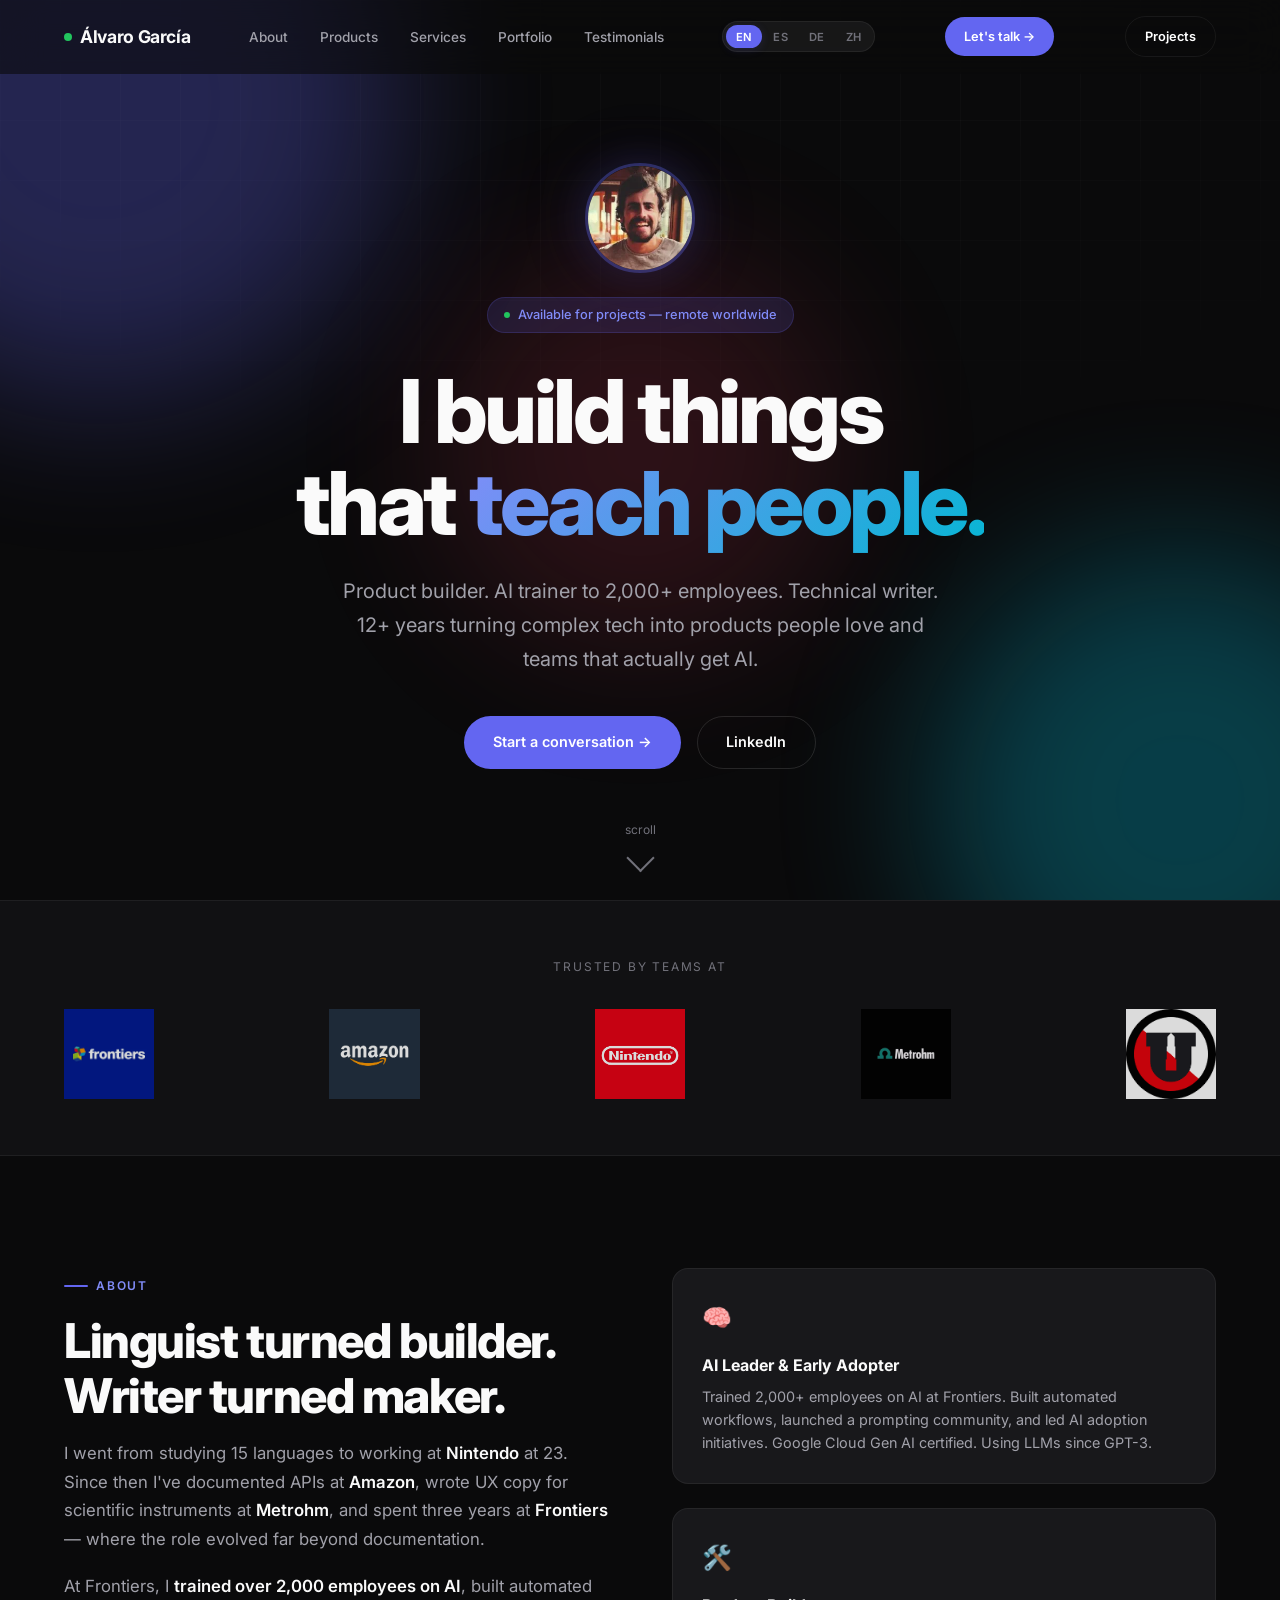
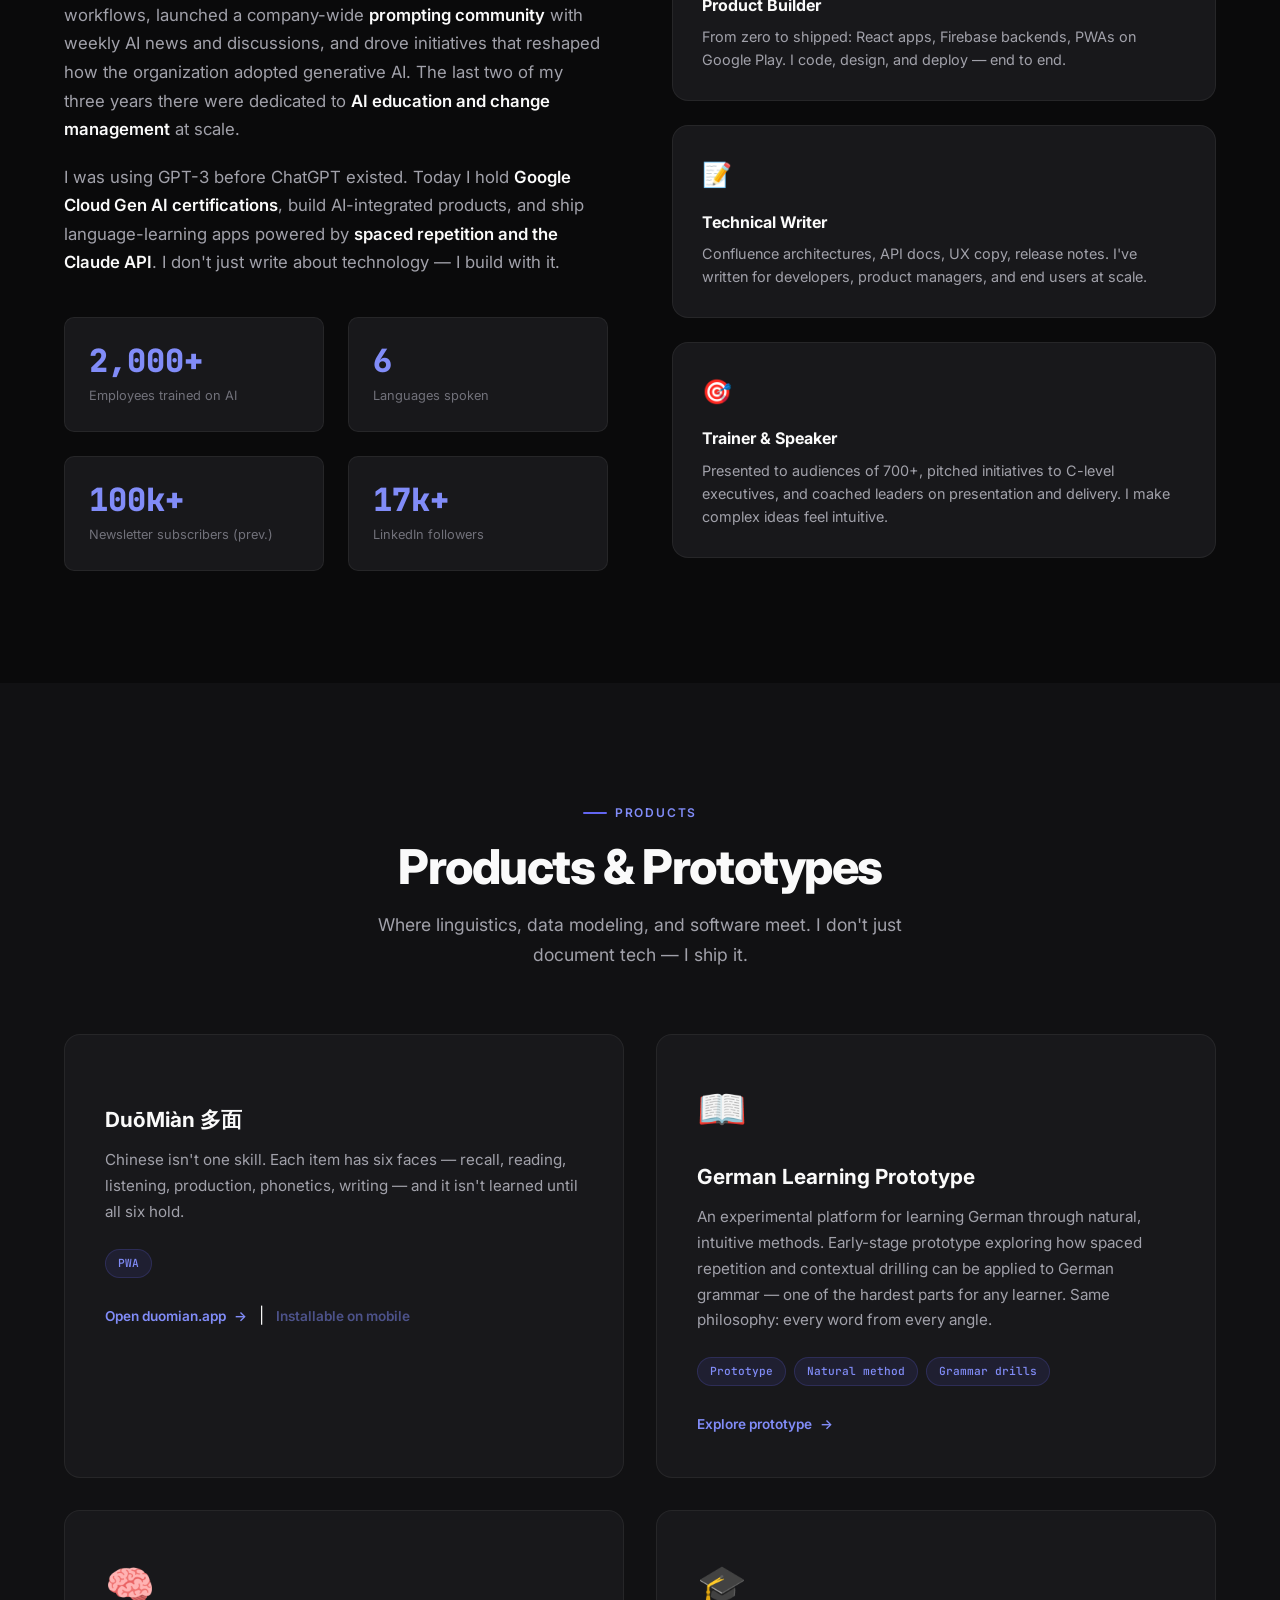
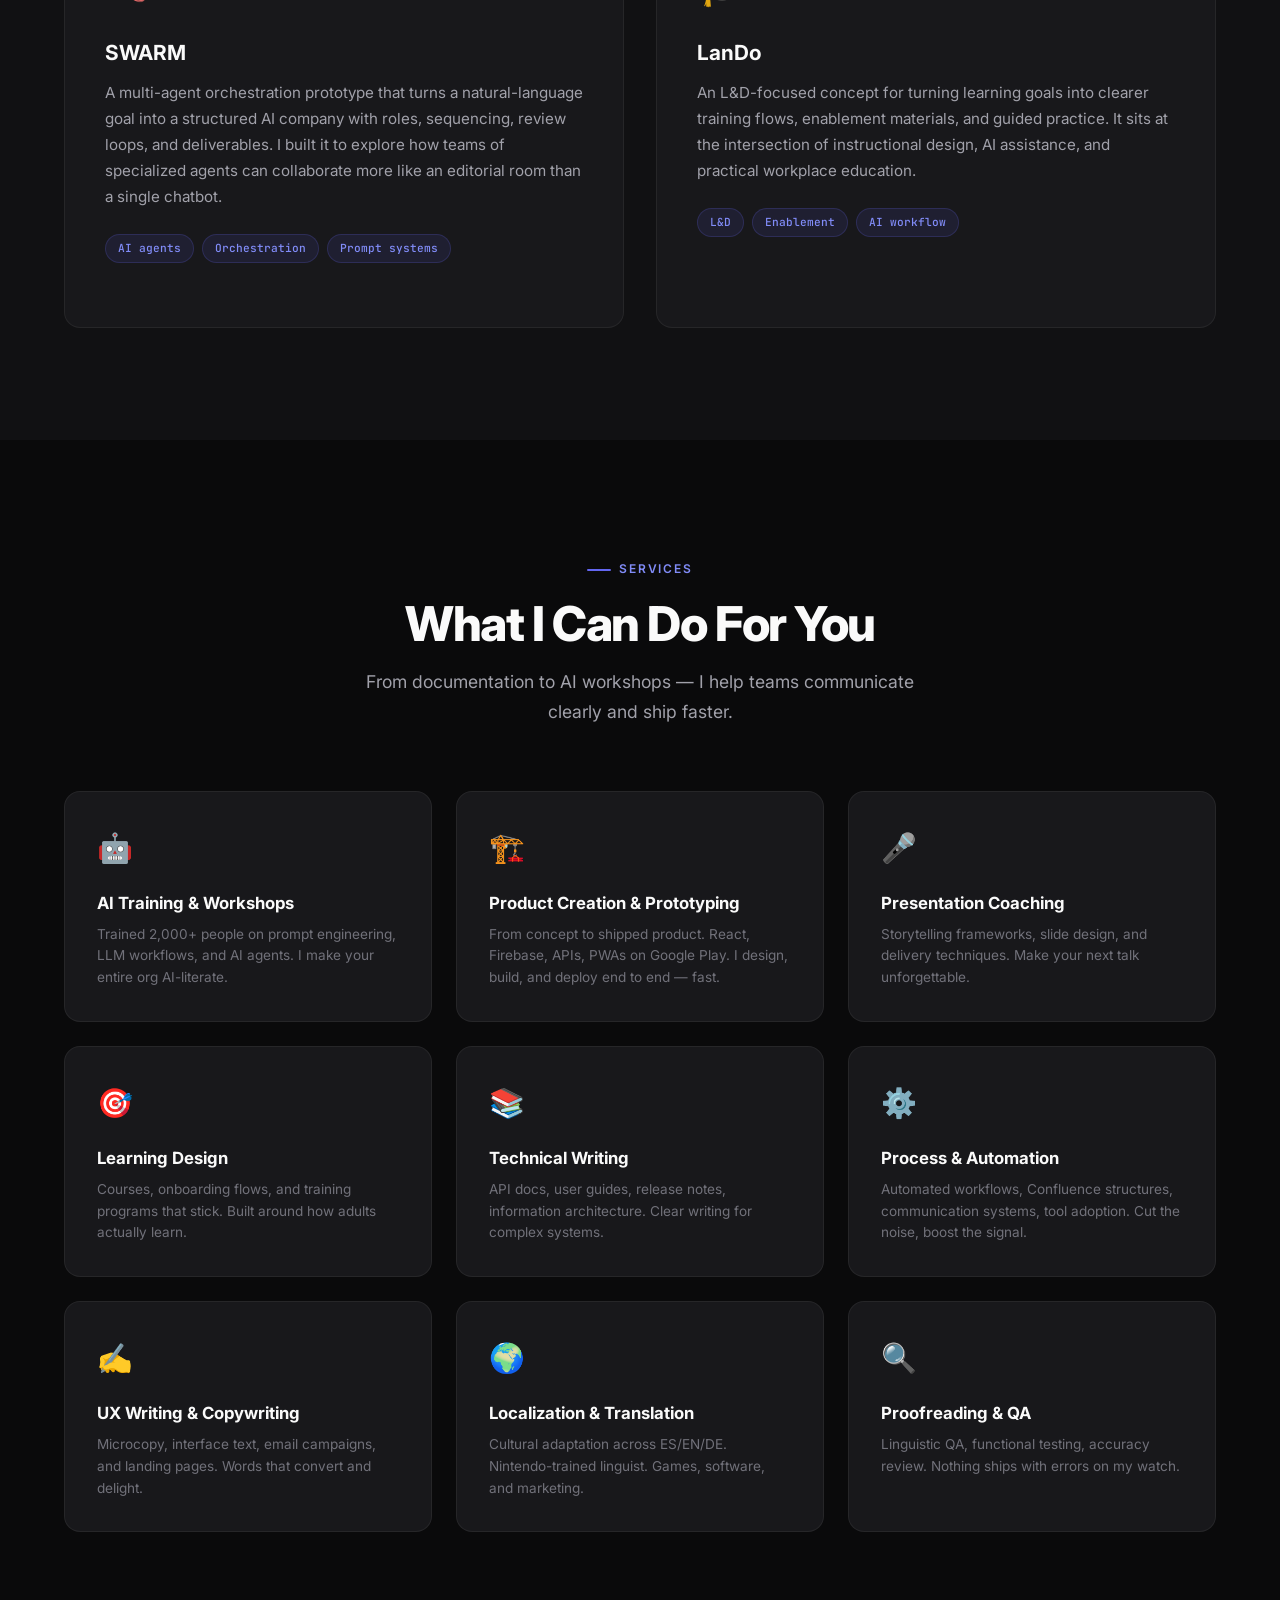
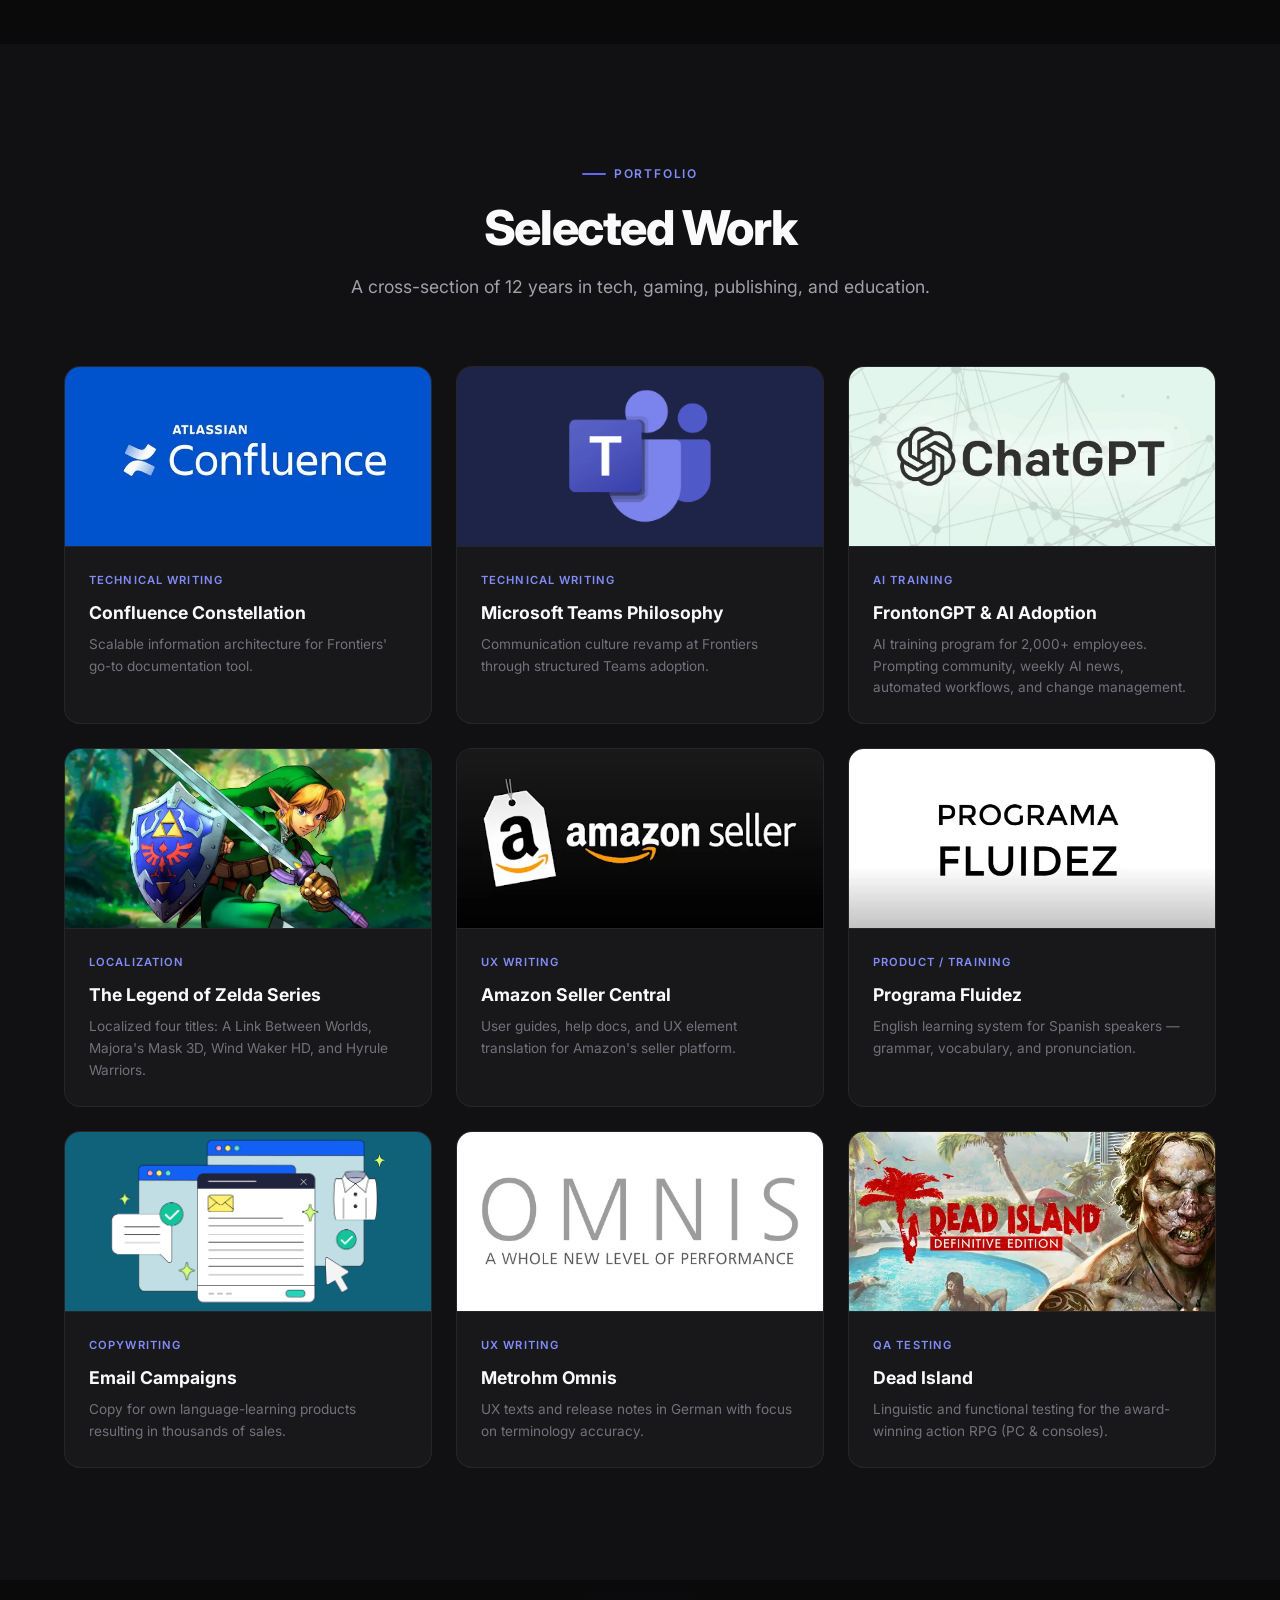
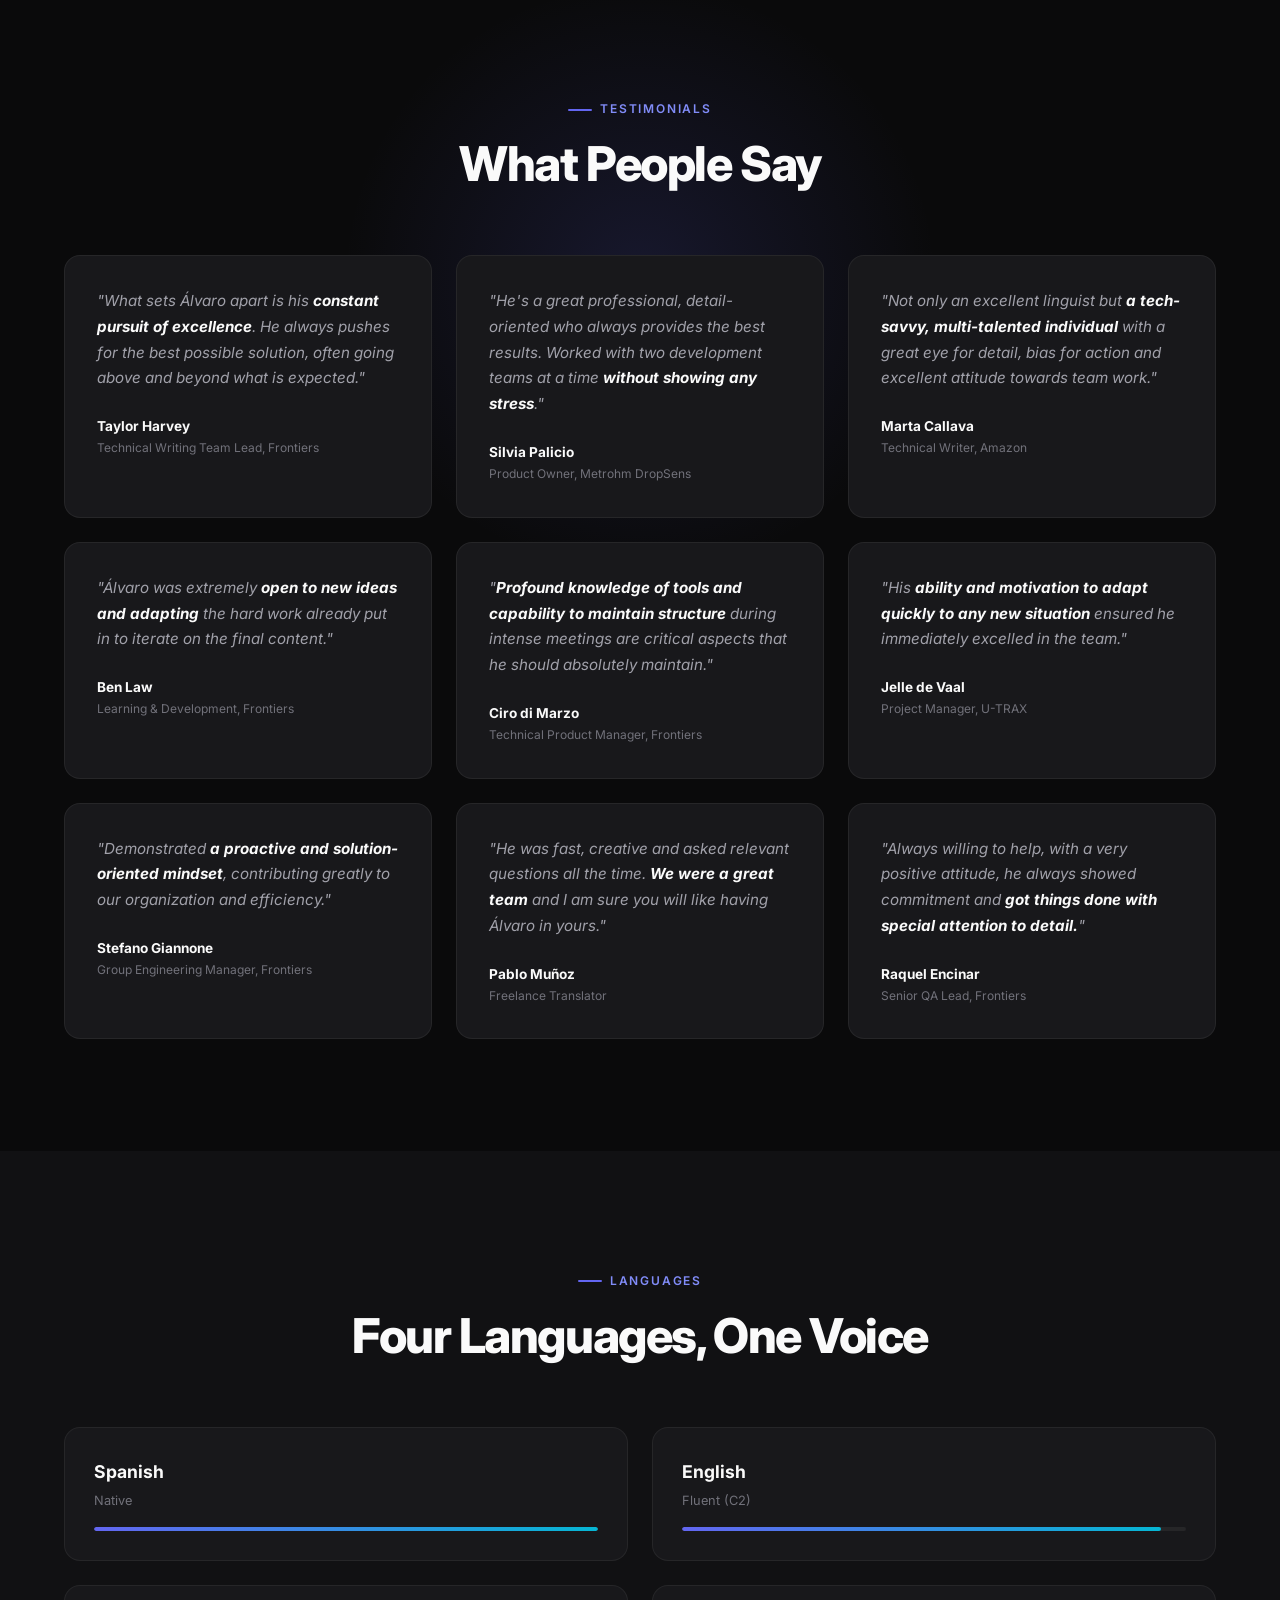
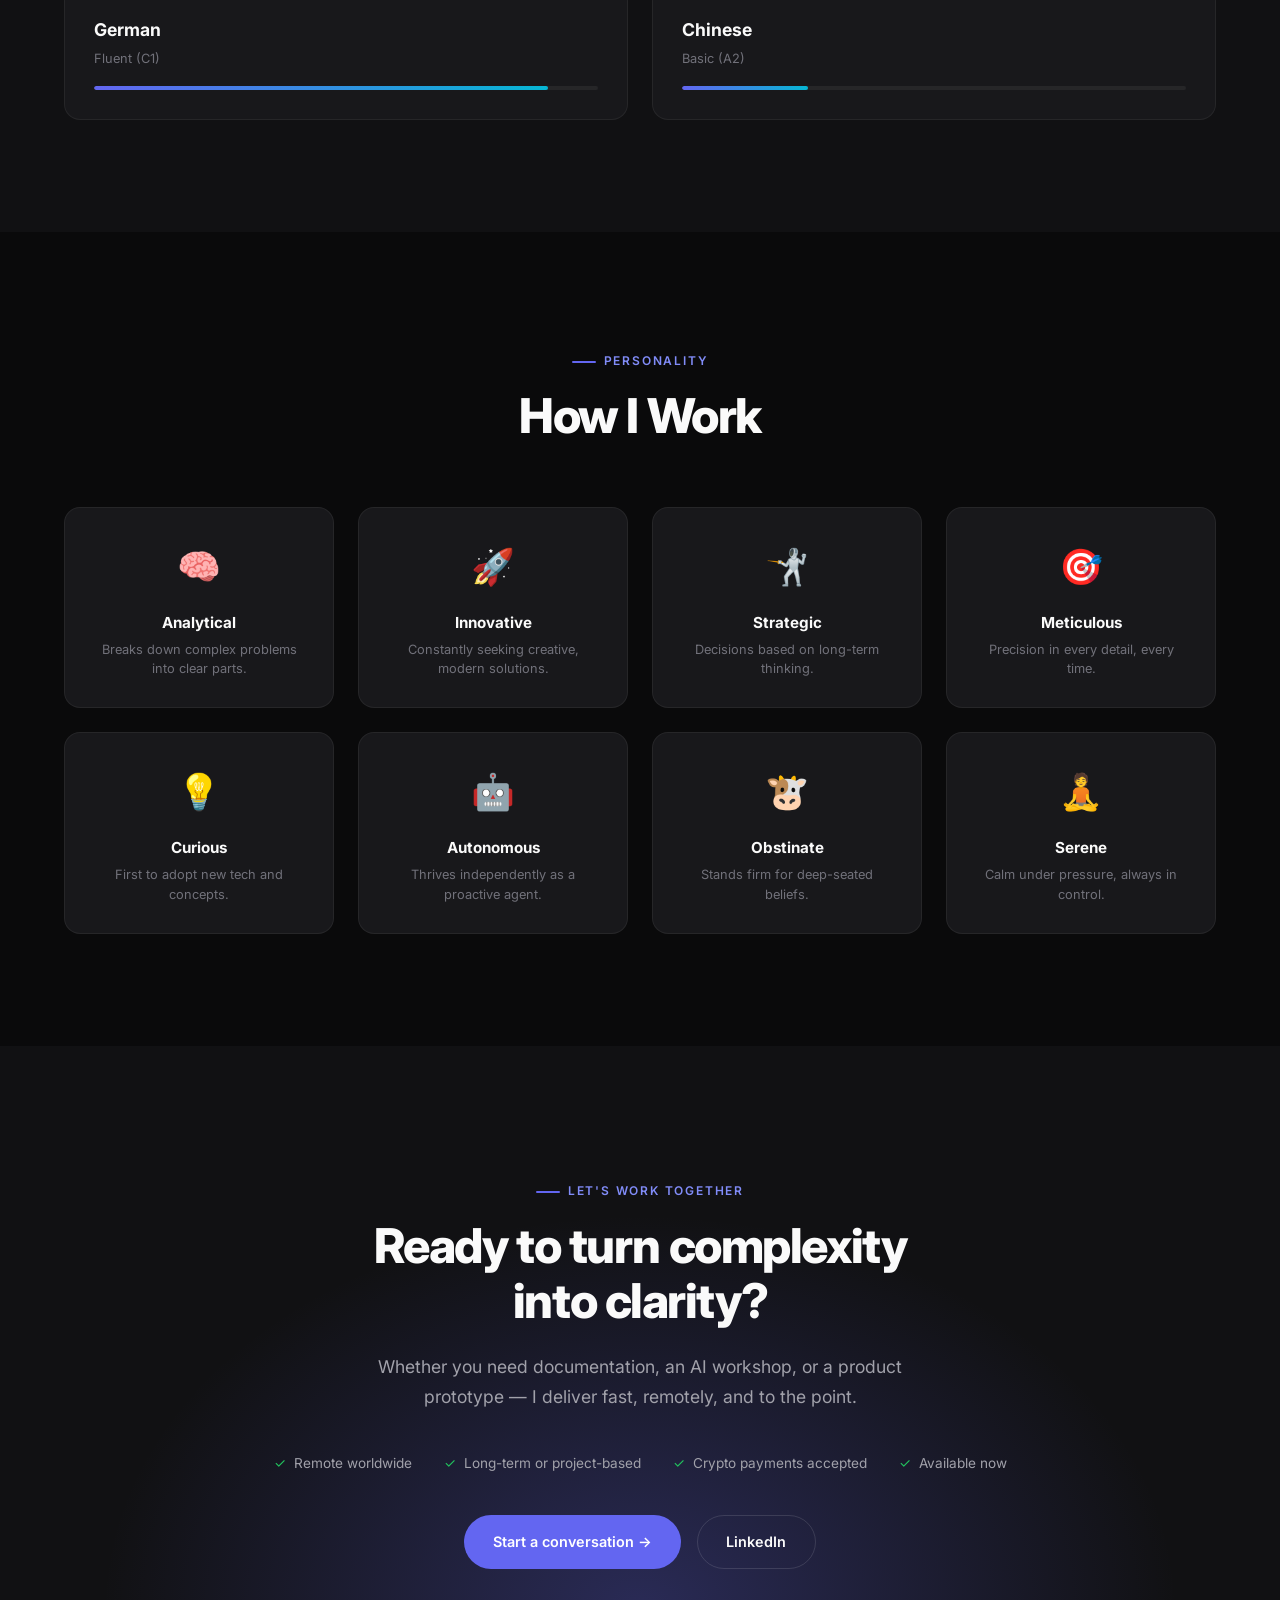
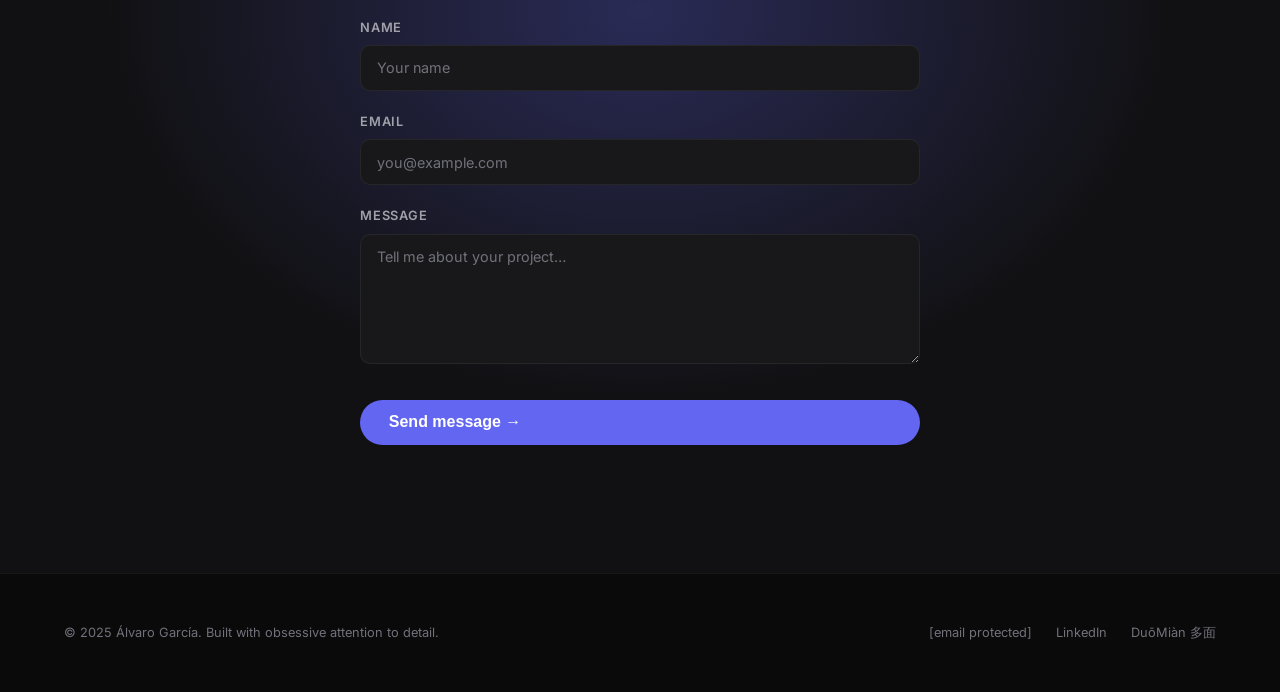
==== index.html @ b20308c9 "Products: rename first card to DuōMiàn 多面; update thesis and link; remove samurai emoji; prune tags " ====
<!DOCTYPE html>
<html lang="en">
<head>
    <meta charset="UTF-8">
    <meta name="viewport" content="width=device-width, initial-scale=1.0">
    <title>Álvaro García — Builder, Writer, AI Early Adopter</title>
    <meta name="description" content="Álvaro García: Product builder, AI trainer (2,000+ employees), and technical writer. 12+ years turning complexity into clarity across tech, gaming, and publishing.">
    <meta name="keywords" content="technical writer, AI trainer, product builder, language learning apps, software documentation, blockchain, instructional design, localization, DuōMiàn 多面">
    <meta name="author" content="Álvaro García">
    <meta name="robots" content="index, follow">

    <!-- Canonical -->
    <link rel="canonical" href="https://alvaroga.com">

    <!-- Open Graph -->
    <meta property="og:title" content="Álvaro García — Builder, Writer, AI Early Adopter">
    <meta property="og:description" content="I build language-learning products, write docs for software teams, and train organizations on AI. Let's talk.">
    <meta property="og:type" content="website">
    <meta property="og:url" content="https://alvaroga.com">
    <meta property="og:image" content="https://alvaroga.com/alvaro.jpg">
    <meta property="og:image:alt" content="Álvaro García">
    <meta property="og:locale" content="en_US">
    <meta property="og:site_name" content="Álvaro García">

    <!-- Twitter Card -->
    <meta name="twitter:card" content="summary_large_image">
    <meta name="twitter:title" content="Álvaro García — Builder, Writer, AI Early Adopter">
    <meta name="twitter:description" content="I build language-learning products, write docs for software teams, and train organizations on AI. Let's talk.">
    <meta name="twitter:image" content="https://alvaroga.com/alvaro.jpg">

    <!-- Structured Data -->
    <script type="application/ld+json">
    {
      "@context": "https://schema.org",
      "@type": "Person",
      "name": "Álvaro García",
      "url": "https://alvaroga.com",
      "image": "https://alvaroga.com/alvaro.jpg",
      "jobTitle": "Product Builder, Technical Writer & AI Trainer",
      "description": "Product builder, AI trainer (2,000+ employees), and technical writer. 12+ years turning complexity into clarity across tech, gaming, and publishing.",
      "sameAs": [
        "https://www.linkedin.com/in/alvarogarciabarbon"
      ],
      "knowsAbout": [
        "Technical Writing",
        "AI Training",
        "Language Learning",
        "Product Development",
        "Instructional Design"
      ]
    }
    </script>

    <!-- Cloudflare Web Analytics — privacy-first, no cookies, no consent banner needed -->
    <!-- Get your token: Cloudflare Dashboard → Web Analytics → Add a site → replace YOUR_TOKEN below -->
    <script defer src="https://static.cloudflareinsights.com/beacon.min.js"
            data-cf-beacon='{"token": "YOUR_TOKEN"}'></script>

    <link rel="preconnect" href="https://fonts.googleapis.com">
    <link rel="preconnect" href="https://fonts.gstatic.com" crossorigin>
    <link rel="preload" href="https://fonts.googleapis.com/css2?family=Inter:wght@300;400;500;600;700;800;900&family=JetBrains+Mono:wght@400;500&display=swap" as="style" onload="this.onload=null;this.rel='stylesheet'">
    <noscript><link href="https://fonts.googleapis.com/css2?family=Inter:wght@300;400;500;600;700;800;900&family=JetBrains+Mono:wght@400;500&display=swap" rel="stylesheet"></noscript>

    <style>
/* ============================================
   CSS VARIABLES & RESET
   ============================================ */
:root {
    --bg-primary: #0a0a0b;
    --bg-secondary: #111113;
    --bg-card: #18181b;
    --bg-card-hover: #1f1f23;
    --text-primary: #fafafa;
    --text-secondary: #a1a1aa;
    --text-muted: #71717a;
    --accent: #6366f1;
    --accent-light: #818cf8;
    --accent-glow: rgba(99, 102, 241, 0.15);
    --accent-glow-strong: rgba(99, 102, 241, 0.3);
    --green: #22c55e;
    --amber: #f59e0b;
    --rose: #f43f5e;
    --cyan: #06b6d4;
    --border: rgba(255, 255, 255, 0.06);
    --border-hover: rgba(255, 255, 255, 0.12);
    --radius: 16px;
    --radius-sm: 10px;
    --radius-xs: 6px;
    --font-sans: 'Inter', -apple-system, BlinkMacSystemFont, sans-serif;
    --font-mono: 'JetBrains Mono', monospace;
}

*, *::before, *::after {
    box-sizing: border-box;
    margin: 0;
    padding: 0;
}

html {
    scroll-behavior: smooth;
    -webkit-font-smoothing: antialiased;
    -moz-osx-font-smoothing: grayscale;
}

body {
    font-family: var(--font-sans);
    background-color: var(--bg-primary);
    color: var(--text-primary);
    line-height: 1.7;
    overflow-x: hidden;
}

a { color: inherit; text-decoration: none; }
img { max-width: 100%; height: auto; display: block; }
ul { list-style: none; }

/* ============================================
   ANIMATED BACKGROUND GRID
   ============================================ */
.bg-grid {
    position: fixed;
    inset: 0;
    z-index: 0;
    pointer-events: none;
    background-image:
        linear-gradient(rgba(255,255,255,0.02) 1px, transparent 1px),
        linear-gradient(90deg, rgba(255,255,255,0.02) 1px, transparent 1px);
    background-size: 60px 60px;
    mask-image: radial-gradient(ellipse 80% 60% at 50% 0%, black 40%, transparent 100%);
}

/* Floating orbs */
.orb {
    position: fixed;
    border-radius: 50%;
    filter: blur(80px);
    opacity: 0.3;
    pointer-events: none;
    z-index: 0;
    animation: orbFloat 20s ease-in-out infinite;
}

.orb--1 {
    width: 600px; height: 600px;
    background: var(--accent);
    top: -200px; left: -200px;
    animation-delay: 0s;
}

.orb--2 {
    width: 500px; height: 500px;
    background: var(--cyan);
    bottom: -150px; right: -150px;
    animation-delay: -7s;
    animation-duration: 25s;
}

.orb--3 {
    width: 400px; height: 400px;
    background: var(--rose);
    top: 50%; left: 50%;
    transform: translate(-50%, -50%);
    animation-delay: -14s;
    animation-duration: 30s;
    opacity: 0.15;
}

@keyframes orbFloat {
    0%, 100% { transform: translate(0, 0) scale(1); }
    25% { transform: translate(30px, -40px) scale(1.05); }
    50% { transform: translate(-20px, 20px) scale(0.95); }
    75% { transform: translate(40px, 30px) scale(1.02); }
}

/* ============================================
   LAYOUT
   ============================================ */
.wrap {
    position: relative;
    z-index: 1;
}

.container {
    width: 90%;
    max-width: 1200px;
    margin: 0 auto;
}

section {
    padding: 7rem 0;
    position: relative;
}

/* ============================================
   HEADER
   ============================================ */
.header {
    position: fixed;
    top: 0;
    left: 0;
    right: 0;
    z-index: 100;
    padding: 1rem 0;
    transition: all 0.4s cubic-bezier(0.4, 0, 0.2, 1);
    backdrop-filter: blur(20px);
    -webkit-backdrop-filter: blur(20px);
    background: rgba(10, 10, 11, 0.6);
    border-bottom: 1px solid transparent;
}

.header.scrolled {
    padding: 0.6rem 0;
    background: rgba(10, 10, 11, 0.9);
    border-bottom-color: var(--border);
}

.header__inner {
    display: flex;
    align-items: center;
    justify-content: space-between;
}

.header__logo {
    font-size: 1.1rem;
    font-weight: 700;
    letter-spacing: -0.02em;
    display: flex;
    align-items: center;
    gap: 0.5rem;
}

.header__logo .dot {
    width: 8px;
    height: 8px;
    border-radius: 50%;
    background: var(--green);
    animation: pulse-dot 2s ease-in-out infinite;
    flex-shrink: 0;
}

@keyframes pulse-dot {
    0%, 100% { opacity: 1; box-shadow: 0 0 0 0 rgba(34, 197, 94, 0.4); }
    50% { opacity: 0.7; box-shadow: 0 0 0 6px rgba(34, 197, 94, 0); }
}

.nav { display: none; }

.nav ul {
    display: flex;
    align-items: center;
    gap: 2rem;
}

.nav a {
    font-size: 0.85rem;
    font-weight: 500;
    color: var(--text-secondary);
    transition: color 0.3s;
    position: relative;
}

.nav a::after {
    content: '';
    position: absolute;
    bottom: -4px;
    left: 0;
    width: 0;
    height: 2px;
    background: var(--accent);
    transition: width 0.3s;
    border-radius: 1px;
}

.nav a:hover { color: var(--text-primary); }
.nav a:hover::after { width: 100%; }

.header__cta {
    display: inline-flex;
    align-items: center;
    gap: 0.5rem;
    padding: 0.55rem 1.2rem;
    background: var(--accent);
    color: white;
    border-radius: 100px;
    font-size: 0.8rem;
    font-weight: 600;
    transition: all 0.3s;
    white-space: nowrap;
}

.header__cta:hover {
    background: var(--accent-light);
    transform: translateY(-1px);
    box-shadow: 0 8px 30px var(--accent-glow-strong);
}

.skip-link {
    position: absolute;
    top: -100px;
    left: 1rem;
    z-index: 9999;
    padding: 0.75rem 1.5rem;
    background: var(--accent);
    color: white;
    font-weight: 600;
    border-radius: var(--radius-xs);
    text-decoration: none;
    transition: top 0.2s;
}
.skip-link:focus {
    top: 1rem;
}

.hamburger {
    display: flex;
    flex-direction: column;
    gap: 5px;
    cursor: pointer;
    padding: 4px;
    background: none;
    border: none;
    color: inherit;
}

/* Global focus indicators */
:focus-visible {
    outline: 2px solid var(--accent-light);
    outline-offset: 3px;
    border-radius: 4px;
}

.hamburger span {
    width: 22px;
    height: 2px;
    background: var(--text-primary);
    border-radius: 2px;
    transition: all 0.3s;
}

/* Mobile nav */
.mobile-nav {
    display: none;
    position: fixed;
    inset: 0;
    z-index: 99;
    background: rgba(10, 10, 11, 0.98);
    backdrop-filter: blur(20px);
    flex-direction: column;
    align-items: center;
    justify-content: center;
    gap: 2rem;
}

.mobile-nav.open { display: flex; }

.mobile-nav a {
    font-size: 1.5rem;
    font-weight: 600;
    color: var(--text-secondary);
    transition: color 0.3s;
}

.mobile-nav a:hover { color: var(--text-primary); }

/* ============================================
   HERO
   ============================================ */
.hero {
    min-height: 100vh;
    display: flex;
    align-items: center;
    justify-content: center;
    text-align: center;
    padding: 8rem 0 6rem;
    position: relative;
}

.hero__avatar {
    display: block;
    margin: 0 auto 1.5rem auto;
    width: 110px;
    height: 110px;
    border-radius: 50%;
    object-fit: cover;
    border: 3px solid rgba(99, 102, 241, 0.4);
    box-shadow: 0 0 40px var(--accent-glow), 0 0 80px rgba(99,102,241,0.1);
    animation: heroReveal 1s ease-out 0s both;
    transition: transform 0.4s, box-shadow 0.4s;
}

.hero__avatar:hover {
    transform: scale(1.05);
    box-shadow: 0 0 50px var(--accent-glow), 0 0 100px rgba(99,102,241,0.2);
}

.hero__badge {
    display: inline-flex;
    align-items: center;
    gap: 0.5rem;
    padding: 0.4rem 1rem;
    background: var(--accent-glow);
    border: 1px solid rgba(99, 102, 241, 0.2);
    border-radius: 100px;
    font-size: 0.8rem;
    font-weight: 500;
    color: var(--accent-light);
    margin-bottom: 2rem;
    animation: fadeInDown 0.8s ease-out;
}

.hero__badge .pulse {
    width: 6px;
    height: 6px;
    border-radius: 50%;
    background: var(--green);
    animation: pulse-dot 2s ease-in-out infinite;
}

@keyframes fadeInDown {
    from { opacity: 0; transform: translateY(-20px); }
    to { opacity: 1; transform: translateY(0); }
}

.hero h1 {
    font-size: clamp(2.8rem, 7vw, 5.5rem);
    font-weight: 800;
    letter-spacing: -0.04em;
    line-height: 1.05;
    margin-bottom: 1.5rem;
    animation: heroReveal 1s ease-out 0.2s both;
}

.hero h1 .gradient-text {
    background: linear-gradient(135deg, var(--accent-light), var(--cyan), var(--accent-light));
    background-size: 200% 200%;
    -webkit-background-clip: text;
    -webkit-text-fill-color: transparent;
    background-clip: text;
    animation: gradientShift 6s ease infinite;
}

@keyframes gradientShift {
    0%, 100% { background-position: 0% 50%; }
    50% { background-position: 100% 50%; }
}

@keyframes heroReveal {
    from { opacity: 0; transform: translateY(30px); }
    to { opacity: 1; transform: translateY(0); }
}

.hero__sub {
    font-size: clamp(1rem, 2vw, 1.25rem);
    color: var(--text-secondary);
    max-width: 600px;
    margin: 0 auto 2.5rem;
    line-height: 1.7;
    animation: heroReveal 1s ease-out 0.5s both;
}

.hero__buttons {
    display: flex;
    gap: 1rem;
    justify-content: center;
    flex-wrap: wrap;
    animation: heroReveal 1s ease-out 0.7s both;
}

.btn {
    display: inline-flex;
    align-items: center;
    gap: 0.5rem;
    padding: 0.85rem 1.8rem;
    border-radius: 100px;
    font-size: 0.9rem;
    font-weight: 600;
    transition: all 0.3s cubic-bezier(0.4, 0, 0.2, 1);
    cursor: pointer;
    border: none;
    position: relative;
    overflow: hidden;
}

.btn--primary {
    background: var(--accent);
    color: white;
}

.btn--primary:hover {
    background: var(--accent-light);
    transform: translateY(-2px);
    box-shadow: 0 12px 40px var(--accent-glow-strong);
}

.btn--secondary {
    background: transparent;
    color: var(--text-primary);
    border: 1px solid var(--border-hover);
}

.btn--secondary:hover {
    border-color: var(--accent);
    color: var(--accent-light);
    background: var(--accent-glow);
    transform: translateY(-2px);
}

.hero__scroll {
    position: absolute;
    bottom: 2rem;
    left: 50%;
    transform: translateX(-50%);
    display: flex;
    flex-direction: column;
    align-items: center;
    gap: 0.5rem;
    color: var(--text-muted);
    font-size: 0.75rem;
    animation: bounce 2s ease-in-out infinite;
}

.hero__scroll .arrow {
    width: 20px;
    height: 20px;
    border-right: 2px solid var(--text-muted);
    border-bottom: 2px solid var(--text-muted);
    transform: rotate(45deg);
}

@keyframes bounce {
    0%, 100% { transform: translateX(-50%) translateY(0); }
    50% { transform: translateX(-50%) translateY(10px); }
}

/* ============================================
   MARQUEE (COMPANIES)
   ============================================ */
.marquee-section {
    padding: 3.5rem 0;
    border-top: 1px solid var(--border);
    border-bottom: 1px solid var(--border);
    background: var(--bg-secondary);
}

.marquee-label {
    text-align: center;
    font-size: 0.75rem;
    text-transform: uppercase;
    letter-spacing: 0.15em;
    color: var(--text-muted);
    margin-bottom: 2rem;
}

.marquee-logos {
    display: flex;
    align-items: center;
    justify-content: space-between;
    padding: 0;
}

@media (max-width: 768px) {
    .marquee-logos {
        flex-wrap: wrap;
        justify-content: center;
        gap: 1.5rem 2.5rem;
    }
    .marquee-logos img {
        height: 50px;
    }
}

@media (max-width: 480px) {
    .marquee-logos img {
        height: 40px;
    }
}

.marquee-logos img {
    height: 90px;
    width: auto;
    opacity: 0.85;
    transition: all 0.4s;
}

.marquee-logos img:hover {
    opacity: 1;
    transform: scale(1.05);
}

/* ============================================
   SECTION HEADERS
   ============================================ */
.section-tag {
    display: inline-flex;
    align-items: center;
    gap: 0.5rem;
    font-size: 0.75rem;
    text-transform: uppercase;
    letter-spacing: 0.15em;
    color: var(--accent-light);
    font-weight: 600;
    margin-bottom: 1rem;
}

.section-tag::before {
    content: '';
    width: 24px;
    height: 2px;
    background: var(--accent);
    border-radius: 1px;
}

.section-title {
    font-size: clamp(2rem, 4vw, 3rem);
    font-weight: 800;
    letter-spacing: -0.03em;
    line-height: 1.15;
    margin-bottom: 1rem;
}

.section-subtitle {
    color: var(--text-secondary);
    font-size: 1.1rem;
    max-width: 600px;
    line-height: 1.7;
}

.section-header { margin-bottom: 4rem; }

.section-header--center {
    text-align: center;
}

.section-header--center .section-subtitle {
    margin: 0 auto;
}

/* ============================================
   ABOUT
   ============================================ */
.about { background: var(--bg-primary); }

.about__grid {
    display: grid;
    grid-template-columns: 1fr 1fr;
    gap: 4rem;
    align-items: start;
}

.about__text p {
    color: var(--text-secondary);
    margin-bottom: 1.2rem;
    font-size: 1.05rem;
}

.about__text strong {
    color: var(--text-primary);
    font-weight: 600;
}

.about__stats {
    display: grid;
    grid-template-columns: 1fr 1fr;
    gap: 1.5rem;
    margin-top: 2.5rem;
}

.stat-card {
    padding: 1.5rem;
    background: var(--bg-card);
    border: 1px solid var(--border);
    border-radius: var(--radius-sm);
    transition: all 0.4s;
}

.stat-card:hover {
    border-color: var(--accent);
    background: var(--bg-card-hover);
    transform: translateY(-3px);
    box-shadow: 0 8px 30px var(--accent-glow);
}

.stat-card__number {
    font-size: 2rem;
    font-weight: 800;
    color: var(--accent-light);
    font-family: var(--font-mono);
    line-height: 1.2;
}

.stat-card__label {
    font-size: 0.8rem;
    color: var(--text-muted);
    margin-top: 0.3rem;
}

.about__highlights {
    display: flex;
    flex-direction: column;
    gap: 1.5rem;
}

.highlight-card {
    padding: 1.8rem;
    background: var(--bg-card);
    border: 1px solid var(--border);
    border-radius: var(--radius);
    transition: all 0.4s;
    position: relative;
    overflow: hidden;
}

.highlight-card::before {
    content: '';
    position: absolute;
    top: 0;
    left: 0;
    width: 3px;
    height: 100%;
    background: var(--accent);
    opacity: 0;
    transition: opacity 0.4s;
}

.highlight-card:hover {
    border-color: var(--border-hover);
    background: var(--bg-card-hover);
    transform: translateX(6px);
}

.highlight-card:hover::before { opacity: 1; }

.highlight-card__icon {
    font-size: 1.5rem;
    margin-bottom: 0.8rem;
}

.highlight-card__title {
    font-size: 1rem;
    font-weight: 700;
    margin-bottom: 0.4rem;
}

.highlight-card__desc {
    font-size: 0.9rem;
    color: var(--text-secondary);
    line-height: 1.6;
}

/* ============================================
   PRODUCTS / BUILDS
   ============================================ */
.products { background: var(--bg-secondary); }

.products__grid {
    display: grid;
    grid-template-columns: 1fr 1fr;
    gap: 2rem;
}

.product-card {
    padding: 2.5rem;
    background: var(--bg-card);
    border: 1px solid var(--border);
    border-radius: var(--radius);
    transition: all 0.5s cubic-bezier(0.4, 0, 0.2, 1);
    position: relative;
    overflow: hidden;
}

.product-card::after {
    content: '';
    position: absolute;
    inset: 0;
    background: linear-gradient(135deg, var(--accent-glow) 0%, transparent 60%);
    opacity: 0;
    transition: opacity 0.5s;
}

.product-card:hover {
    border-color: var(--accent);
    transform: translateY(-6px);
    box-shadow: 0 20px 60px var(--accent-glow);
}

.product-card:hover::after { opacity: 1; }

.product-card > * { position: relative; z-index: 1; }

.product-card__emoji {
    font-size: 2.5rem;
    margin-bottom: 1rem;
    display: inline-block;
    animation: float 3s ease-in-out infinite;
}

@keyframes float {
    0%, 100% { transform: translateY(0); }
    50% { transform: translateY(-8px); }
}

.product-card__title {
    font-size: 1.3rem;
    font-weight: 700;
    margin-bottom: 0.6rem;
}

.product-card__desc {
    color: var(--text-secondary);
    font-size: 0.95rem;
    margin-bottom: 1.5rem;
    line-height: 1.7;
}

.product-card__tags {
    display: flex;
    flex-wrap: wrap;
    gap: 0.5rem;
    margin-bottom: 1.5rem;
}

.tag {
    padding: 0.25rem 0.75rem;
    background: rgba(99, 102, 241, 0.1);
    border: 1px solid rgba(99, 102, 241, 0.2);
    border-radius: 100px;
    font-size: 0.7rem;
    font-weight: 500;
    color: var(--accent-light);
    font-family: var(--font-mono);
}

.product-card__link {
    display: inline-flex;
    align-items: center;
    gap: 0.5rem;
    color: var(--accent-light);
    font-size: 0.85rem;
    font-weight: 600;
    transition: gap 0.3s;
}

.product-card__link:hover { gap: 0.8rem; }

.product-card__link .arrow { transition: transform 0.3s; }
.product-card__link:hover .arrow { transform: translateX(3px); }

/* ============================================
   SERVICES
   ============================================ */
.services { background: var(--bg-primary); }

.services__grid {
    display: grid;
    grid-template-columns: repeat(3, 1fr);
    gap: 1.5rem;
}

.service-card {
    padding: 2rem;
    background: var(--bg-card);
    border: 1px solid var(--border);
    border-radius: var(--radius);
    transition: all 0.4s;
    cursor: default;
}

.service-card:hover {
    border-color: var(--border-hover);
    background: var(--bg-card-hover);
    transform: translateY(-4px);
}

.service-card__icon {
    font-size: 1.8rem;
    margin-bottom: 1rem;
}

.service-card__title {
    font-size: 1.05rem;
    font-weight: 700;
    margin-bottom: 0.4rem;
}

.service-card__desc {
    font-size: 0.85rem;
    color: var(--text-muted);
    line-height: 1.6;
}

/* ============================================
   PORTFOLIO
   ============================================ */
.portfolio-section { background: var(--bg-secondary); }

.portfolio-tabs {
    display: flex;
    gap: 0.5rem;
    flex-wrap: wrap;
    margin-bottom: 3rem;
    justify-content: center;
}

.portfolio-tab {
    padding: 0.5rem 1.2rem;
    border-radius: 100px;
    font-size: 0.8rem;
    font-weight: 600;
    background: transparent;
    border: 1px solid var(--border);
    color: var(--text-secondary);
    cursor: pointer;
    transition: all 0.3s;
}

.portfolio-tab:hover,
.portfolio-tab.active {
    border-color: var(--accent);
    color: var(--accent-light);
    background: var(--accent-glow);
}

.portfolio__grid {
    display: grid;
    grid-template-columns: repeat(auto-fit, minmax(300px, 1fr));
    gap: 1.5rem;
}

.portfolio-card {
    background: var(--bg-card);
    border: 1px solid var(--border);
    border-radius: var(--radius);
    overflow: hidden;
    transition: all 0.4s;
}

.portfolio-card:hover {
    border-color: var(--border-hover);
    transform: translateY(-5px);
    box-shadow: 0 15px 40px rgba(0,0,0,0.3);
}

.portfolio-card__img {
    width: 100%;
    height: 180px;
    object-fit: cover;
    border-bottom: 1px solid var(--border);
    transition: transform 0.5s;
}

.portfolio-card:hover .portfolio-card__img {
    transform: scale(1.05);
}

.portfolio-card__img-wrap {
    overflow: hidden;
}

.portfolio-card__body {
    padding: 1.5rem;
}

.portfolio-card__category {
    font-size: 0.7rem;
    font-weight: 600;
    text-transform: uppercase;
    letter-spacing: 0.1em;
    color: var(--accent-light);
    margin-bottom: 0.5rem;
}

.portfolio-card__title {
    font-size: 1.1rem;
    font-weight: 700;
    margin-bottom: 0.4rem;
}

.portfolio-card__desc {
    font-size: 0.85rem;
    color: var(--text-muted);
    line-height: 1.6;
}

/* ============================================
   TESTIMONIALS
   ============================================ */
.testimonials-section {
    background: var(--bg-primary);
    position: relative;
    overflow: hidden;
}

.testimonials-section::before {
    content: '';
    position: absolute;
    top: 0;
    left: 50%;
    transform: translateX(-50%);
    width: 600px;
    height: 600px;
    background: radial-gradient(circle, var(--accent-glow) 0%, transparent 70%);
    pointer-events: none;
}

.testimonials__grid {
    display: grid;
    grid-template-columns: repeat(3, 1fr);
    gap: 1.5rem;
    position: relative;
    z-index: 1;
}

.testimonial-card {
    padding: 2rem;
    background: var(--bg-card);
    border: 1px solid var(--border);
    border-radius: var(--radius);
    transition: all 0.4s;
}

.testimonial-card:hover {
    border-color: var(--border-hover);
    background: var(--bg-card-hover);
    transform: translateY(-4px);
}

.testimonial-card__text {
    font-size: 0.95rem;
    color: var(--text-secondary);
    line-height: 1.7;
    margin-bottom: 1.5rem;
    font-style: italic;
}

.testimonial-card__text strong {
    color: var(--text-primary);
}

.testimonial-card__author {
    display: flex;
    flex-direction: column;
}

.testimonial-card__name {
    font-size: 0.85rem;
    font-weight: 700;
    color: var(--text-primary);
}

.testimonial-card__role {
    font-size: 0.75rem;
    color: var(--text-muted);
}

/* ============================================
   LANGUAGES
   ============================================ */
.languages-section { background: var(--bg-secondary); }

.langs__grid {
    display: grid;
    grid-template-columns: repeat(2, 1fr);
    gap: 1.5rem;
}

.lang-card {
    padding: 1.8rem;
    background: var(--bg-card);
    border: 1px solid var(--border);
    border-radius: var(--radius);
    transition: all 0.4s;
}

.lang-card:hover {
    border-color: var(--accent);
    transform: translateY(-3px);
}

.lang-card__name {
    font-size: 1.1rem;
    font-weight: 700;
    margin-bottom: 0.2rem;
}

.lang-card__level {
    font-size: 0.8rem;
    color: var(--text-muted);
    margin-bottom: 1rem;
}

.progress-bar {
    width: 100%;
    height: 4px;
    background: rgba(255,255,255,0.06);
    border-radius: 100px;
    overflow: hidden;
}

.progress-bar__fill {
    height: 100%;
    border-radius: 100px;
    background: linear-gradient(90deg, var(--accent), var(--cyan));
    transition: width 1.5s cubic-bezier(0.4, 0, 0.2, 1);
    width: 0;
}

.progress-bar__fill.animate { width: var(--w); }

/* ============================================
   PERSONALITY TRAITS
   ============================================ */
.traits-section { background: var(--bg-primary); }

.traits__grid {
    display: grid;
    grid-template-columns: repeat(4, 1fr);
    gap: 1.5rem;
}

.trait-card {
    padding: 1.8rem;
    background: var(--bg-card);
    border: 1px solid var(--border);
    border-radius: var(--radius);
    text-align: center;
    transition: all 0.4s;
}

.trait-card:hover {
    border-color: var(--accent);
    transform: translateY(-5px) rotate(1deg);
    box-shadow: 0 12px 40px var(--accent-glow);
}

.trait-card__icon {
    font-size: 2.2rem;
    margin-bottom: 0.8rem;
}

.trait-card__name {
    font-size: 0.95rem;
    font-weight: 700;
    margin-bottom: 0.3rem;
}

.trait-card__desc {
    font-size: 0.8rem;
    color: var(--text-muted);
    line-height: 1.5;
}

/* ============================================
   CTA SECTION
   ============================================ */
.cta-section {
    padding: 8rem 0;
    text-align: center;
    position: relative;
    overflow: hidden;
    background: var(--bg-secondary);
}

.cta-section::before {
    content: '';
    position: absolute;
    inset: 0;
    background: radial-gradient(ellipse 60% 50% at 50% 50%, var(--accent-glow-strong) 0%, transparent 70%);
    pointer-events: none;
}

.cta-section > * { position: relative; z-index: 1; }

.cta-section .section-title {
    margin-bottom: 1.5rem;
}

.cta-section .section-subtitle {
    margin: 0 auto 2.5rem;
}

.cta-details {
    display: flex;
    justify-content: center;
    gap: 2rem;
    flex-wrap: wrap;
    margin-bottom: 2.5rem;
}

.cta-detail {
    display: inline-flex;
    align-items: center;
    gap: 0.5rem;
    font-size: 0.85rem;
    color: var(--text-secondary);
}

.cta-detail .icon {
    color: var(--green);
}

.cta-buttons {
    display: flex;
    gap: 1rem;
    justify-content: center;
    flex-wrap: wrap;
}

/* ============================================
   CONTACT FORM
   ============================================ */
.contact-form {
    max-width: 560px;
    margin: 3rem auto 0;
    text-align: left;
    position: relative;
    z-index: 1;
}

.contact-form__group {
    margin-bottom: 1.25rem;
}

.contact-form__group label {
    display: block;
    font-size: 0.8rem;
    font-weight: 600;
    color: var(--text-secondary);
    text-transform: uppercase;
    letter-spacing: 0.06em;
    margin-bottom: 0.4rem;
}

.contact-form__group input,
.contact-form__group textarea {
    width: 100%;
    padding: 0.85rem 1rem;
    background: var(--bg-card);
    border: 1px solid var(--border);
    border-radius: var(--radius-sm);
    color: var(--text-primary);
    font-family: var(--font-sans);
    font-size: 0.9rem;
    transition: border-color 0.2s, box-shadow 0.2s;
    outline: none;
}

.contact-form__group input:focus,
.contact-form__group textarea:focus {
    border-color: var(--accent);
    box-shadow: 0 0 0 3px var(--accent-glow);
}

.contact-form__group input::placeholder,
.contact-form__group textarea::placeholder {
    color: var(--text-muted);
}

.contact-form__group textarea {
    resize: vertical;
    min-height: 130px;
}

/* Honeypot — hidden from real users */
.contact-form__honeypot {
    display: none;
}

.contact-form__submit {
    width: 100%;
    margin-top: 0.5rem;
    font-size: 1rem;
}

.contact-form__submit:disabled {
    opacity: 0.6;
    cursor: not-allowed;
    transform: none !important;
}

.contact-form__msg {
    margin-top: 1rem;
    padding: 0.8rem 1.1rem;
    border-radius: var(--radius-sm);
    font-size: 0.875rem;
    font-weight: 500;
    display: none;
}

.contact-form__msg--success {
    background: rgba(34, 197, 94, 0.1);
    border: 1px solid rgba(34, 197, 94, 0.3);
    color: var(--green);
}

.contact-form__msg--error {
    background: rgba(244, 63, 94, 0.1);
    border: 1px solid rgba(244, 63, 94, 0.3);
    color: var(--rose);
}

/* ============================================
   FOOTER
   ============================================ */
.footer {
    padding: 3rem 0;
    border-top: 1px solid var(--border);
    background: var(--bg-primary);
}

.footer__inner {
    display: flex;
    justify-content: space-between;
    align-items: center;
    flex-wrap: wrap;
    gap: 1rem;
}

.footer__copy {
    font-size: 0.8rem;
    color: var(--text-muted);
}

.footer__links {
    display: flex;
    gap: 1.5rem;
}

.footer__links a {
    font-size: 0.8rem;
    color: var(--text-muted);
    transition: color 0.3s;
}

.footer__links a:hover { color: var(--text-primary); }

/* ============================================
   SCROLL ANIMATIONS (intersection observer)
   ============================================ */
.reveal {
    opacity: 0;
    transform: translateY(40px);
    transition: all 0.8s cubic-bezier(0.4, 0, 0.2, 1);
}

.reveal.visible {
    opacity: 1;
    transform: translateY(0);
}

.reveal-delay-1 { transition-delay: 0.1s; }
.reveal-delay-2 { transition-delay: 0.2s; }
.reveal-delay-3 { transition-delay: 0.3s; }
.reveal-delay-4 { transition-delay: 0.4s; }

/* Stagger children */
.stagger-children > * {
    opacity: 0;
    transform: translateY(20px);
    transition: all 0.6s cubic-bezier(0.4, 0, 0.2, 1);
}

.stagger-children.visible > *:nth-child(1) { transition-delay: 0.05s; }
.stagger-children.visible > *:nth-child(2) { transition-delay: 0.1s; }
.stagger-children.visible > *:nth-child(3) { transition-delay: 0.15s; }
.stagger-children.visible > *:nth-child(4) { transition-delay: 0.2s; }
.stagger-children.visible > *:nth-child(5) { transition-delay: 0.25s; }
.stagger-children.visible > *:nth-child(6) { transition-delay: 0.3s; }
.stagger-children.visible > *:nth-child(7) { transition-delay: 0.35s; }
.stagger-children.visible > *:nth-child(8) { transition-delay: 0.4s; }
.stagger-children.visible > *:nth-child(9) { transition-delay: 0.45s; }

.stagger-children.visible > * {
    opacity: 1;
    transform: translateY(0);
}

/* ============================================
   MAGNETIC CURSOR EFFECT (desktop)
   ============================================ */
.cursor-glow {
    position: fixed;
    width: 300px;
    height: 300px;
    background: radial-gradient(circle, var(--accent-glow) 0%, transparent 70%);
    border-radius: 50%;
    pointer-events: none;
    z-index: 0;
    opacity: 0;
    transition: opacity 0.3s;
    transform: translate(-50%, -50%);
}

body:hover .cursor-glow { opacity: 1; }

/* ============================================
   RESPONSIVE
   ============================================ */
@media (min-width: 1024px) {
    .hamburger { display: none; }
    .nav { display: block; }
}

@media (max-width: 1024px) {
    .about__grid { grid-template-columns: 1fr; gap: 3rem; }
    .services__grid { grid-template-columns: repeat(2, 1fr); }
    .testimonials__grid { grid-template-columns: repeat(2, 1fr); }
    .traits__grid { grid-template-columns: repeat(2, 1fr); }
    .products__grid { grid-template-columns: 1fr; }
}

@media (max-width: 768px) {
    section { padding: 5rem 0; }
    .services__grid { grid-template-columns: 1fr; }
    .testimonials__grid { grid-template-columns: 1fr; }
    .langs__grid { grid-template-columns: repeat(2, 1fr); }
    .traits__grid { grid-template-columns: repeat(2, 1fr); }
    .about__stats { grid-template-columns: 1fr 1fr; }
    .hero { padding: 7rem 0 5rem; }
    .hero h1 { font-size: 2.4rem; }
    .hero__sub { font-size: 0.95rem; }
    .cta-details { gap: 1rem 1.5rem; }
    .cta-detail { font-size: 0.8rem; }
}

@media (max-width: 480px) {
    .langs__grid { grid-template-columns: 1fr; }
    .traits__grid { grid-template-columns: 1fr; }
    .about__stats { grid-template-columns: 1fr; }
    .hero h1 { font-size: 2rem; }
    .hero__sub { font-size: 0.9rem; }
    .cta-details { flex-direction: column; align-items: center; gap: 0.75rem; }
}

/* ============================================
   LANGUAGE SWITCHER
   ============================================ */
.lang-switch {
    display: flex;
    align-items: center;
    gap: 2px;
    background: rgba(255,255,255,0.06);
    border: 1px solid var(--border);
    border-radius: 100px;
    padding: 3px;
    margin-right: 0.75rem;
}

.lang-switch__btn {
    padding: 0.3rem 0.6rem;
    border-radius: 100px;
    font-size: 0.7rem;
    font-weight: 600;
    color: var(--text-muted);
    cursor: pointer;
    border: none;
    background: transparent;
    transition: all 0.3s;
    font-family: var(--font-sans);
    letter-spacing: 0.02em;
}

.lang-switch__btn:hover {
    color: var(--text-primary);
}

.lang-switch__btn.active {
    background: var(--accent);
    color: white;
    box-shadow: 0 2px 10px var(--accent-glow);
}

@media (max-width: 1023px) {
    .header .lang-switch {
        display: none;
    }
    .header__cta {
        display: none;
    }
    .mobile-nav .lang-switch {
        display: flex;
        margin: 0 auto 1rem;
    }
}
    </style>
</head>
<body>

<a href="#main-content" class="skip-link">Skip to main content</a>

<!-- Ambient background -->
<div class="bg-grid" aria-hidden="true"></div>
<div class="orb orb--1" aria-hidden="true"></div>
<div class="orb orb--2" aria-hidden="true"></div>
<div class="orb orb--3" aria-hidden="true"></div>
<div class="cursor-glow" id="cursorGlow" aria-hidden="true"></div>

<div class="wrap">

<!-- ============================================
     HEADER
     ============================================ -->
<header class="header" id="header">
    <div class="container header__inner">
        <a href="#hero" class="header__logo" aria-label="Álvaro García — back to top">
            <span class="dot" aria-hidden="true"></span>
            Álvaro García
        </a>
        <nav class="nav" aria-label="Primary navigation">
            <ul>
                <li><a href="#about" data-i18n="nav_about">About</a></li>
                <li><a href="#products" data-i18n="nav_products">Products</a></li>
                <li><a href="#services" data-i18n="nav_services">Services</a></li>
                <li><a href="#portfolio" data-i18n="nav_portfolio">Portfolio</a></li>
                <li><a href="#testimonials" data-i18n="nav_testimonials">Testimonials</a></li>
            </ul>
        </nav>
        <div class="lang-switch" id="langSwitch">
            <button class="lang-switch__btn active" data-lang="en" aria-label="Switch to English" aria-pressed="true">EN</button>
            <button class="lang-switch__btn" data-lang="es" aria-label="Switch to Spanish" aria-pressed="false">ES</button>
            <button class="lang-switch__btn" data-lang="de" aria-label="Switch to German" aria-pressed="false">DE</button>
            <button class="lang-switch__btn" data-lang="zh" aria-label="Switch to Chinese" aria-pressed="false">ZH</button>
        </div>
        <a href="/cdn-cgi/l/email-protection#f199949d9d9eb1909d8790839e9690df929e9c" class="header__cta" data-i18n="header_cta">Let's talk &rarr;</a>
        <a href="/#projects" class="header__cta" style="margin-left:0.75rem;background:transparent;border:1px solid var(--border);">Projects</a>
        <button class="hamburger" id="hamburger" aria-label="Open navigation menu" aria-expanded="false" aria-controls="mobileNav">
            <span></span><span></span><span></span>
        </button>
    </div>
</header>

<!-- Mobile nav overlay -->
<nav class="mobile-nav" id="mobileNav" aria-label="Mobile navigation" aria-hidden="true">
    <div class="lang-switch" id="langSwitchMobile">
        <button class="lang-switch__btn active" data-lang="en" aria-label="Switch to English" aria-pressed="true">EN</button>
        <button class="lang-switch__btn" data-lang="es" aria-label="Switch to Spanish" aria-pressed="false">ES</button>
        <button class="lang-switch__btn" data-lang="de" aria-label="Switch to German" aria-pressed="false">DE</button>
        <button class="lang-switch__btn" data-lang="zh" aria-label="Switch to Chinese" aria-pressed="false">ZH</button>
    </div>
    <a href="#about" onclick="closeMobileNav()" data-i18n="nav_about">About</a>
    <a href="#products" onclick="closeMobileNav()" data-i18n="nav_products">Products</a>
    <a href="#services" onclick="closeMobileNav()" data-i18n="nav_services">Services</a>
    <a href="#portfolio" onclick="closeMobileNav()" data-i18n="nav_portfolio">Portfolio</a>
    <a href="#testimonials" onclick="closeMobileNav()" data-i18n="nav_testimonials">Testimonials</a>
    <a href="/cdn-cgi/l/email-protection#8ae2efe6e6e5caebe6fcebf8e5edeba4e9e5e7" class="btn btn--primary" onclick="closeMobileNav()" data-i18n="nav_cta">Let's talk</a>
</nav>

<!-- ============================================
     HERO
     ============================================ -->
<main id="main-content">
<section class="hero" id="hero">
    <div class="container">
        <picture>
            <source srcset="alvaro.webp" type="image/webp">
            <img src="alvaro.jpg" alt="Álvaro García" class="hero__avatar" fetchpriority="high" loading="eager">
        </picture>
        <div class="hero__badge">
            <span class="pulse" aria-hidden="true"></span>
            <span data-i18n="hero_badge">Available for projects &mdash; remote worldwide</span>
        </div>
        <h1 data-i18n="hero_h1">I build things<br>that <span class="gradient-text">teach people.</span></h1>
        <p class="hero__sub" data-i18n="hero_sub">Product builder. AI trainer to 2,000+ employees. Technical writer. 12+ years turning complex tech into products people love and teams that actually get AI.</p>
        <div class="hero__buttons">
            <a href="/cdn-cgi/l/email-protection#6d05080101022d0c011b0c1f020a0c430e0200" class="btn btn--primary" data-i18n="hero_cta">Start a conversation &rarr;</a>
            <a href="https://www.linkedin.com/in/alvarogarciabarbon" target="_blank" rel="noopener" class="btn btn--secondary">LinkedIn</a>
        </div>
    </div>
    <div class="hero__scroll" aria-hidden="true">
        <span>scroll</span>
        <div class="arrow"></div>
    </div>
</section>

<!-- ============================================
     COMPANY MARQUEE
     ============================================ -->
<div class="marquee-section">
    <div class="container">
        <p class="marquee-label" data-i18n="marquee_label">Trusted by teams at</p>
        <div class="marquee-logos">
            <picture><source srcset="frontiers.webp" type="image/webp"><img src="frontiers.png" alt="Frontiers Media" loading="lazy"></picture>
            <picture><source srcset="amazon-logo.webp" type="image/webp"><img src="amazon-logo.png" alt="Amazon" loading="lazy"></picture>
            <picture><source srcset="nintendo.webp" type="image/webp"><img src="nintendo.png" alt="Nintendo of Europe" loading="lazy"></picture>
            <picture><source srcset="metrohm.webp" type="image/webp"><img src="metrohm.jpg" alt="Metrohm DropSens" loading="lazy"></picture>
            <img src="utrax.png" alt="U-TRAX" loading="lazy">
        </div>
    </div>
</div>

<!-- ============================================
     ABOUT
     ============================================ -->
<section class="about" id="about">
    <div class="container">
        <div class="about__grid">
            <div class="about__text reveal">
                <div class="section-tag" data-i18n="nav_about">About</div>
                <h2 class="section-title" data-i18n="about_title">Linguist turned builder.<br>Writer turned maker.</h2>
                <p data-i18n="about_p1">I went from studying 15 languages to working at <strong>Nintendo</strong> at 23. Since then I've documented APIs at <strong>Amazon</strong>, wrote UX copy for scientific instruments at <strong>Metrohm</strong>, and spent three years at <strong>Frontiers</strong> &mdash; where the role evolved far beyond documentation.</p>
                <p data-i18n="about_p2">At Frontiers, I <strong>trained over 2,000 employees on AI</strong>, built automated workflows, launched a company-wide <strong>prompting community</strong> with weekly AI news and discussions, and drove initiatives that reshaped how the organization adopted generative AI. The last two of my three years there were dedicated to <strong>AI education and change management</strong> at scale.</p>
                <p data-i18n="about_p3">I was using GPT-3 before ChatGPT existed. Today I hold <strong>Google Cloud Gen AI certifications</strong>, build AI-integrated products, and ship language-learning apps powered by <strong>spaced repetition and the Claude API</strong>. I don't just write about technology &mdash; I build with it.</p>
                <div class="about__stats stagger-children">
                    <div class="stat-card">
                        <div class="stat-card__number">2,000+</div>
                        <div class="stat-card__label" data-i18n="stat1_label">Employees trained on AI</div>
                    </div>
                    <div class="stat-card">
                        <div class="stat-card__number">6</div>
                        <div class="stat-card__label" data-i18n="stat2_label">Languages spoken</div>
                    </div>
                    <div class="stat-card">
                        <div class="stat-card__number">100k+</div>
                        <div class="stat-card__label" data-i18n="stat3_label">Newsletter subscribers (prev.)</div>
                    </div>
                    <div class="stat-card">
                        <div class="stat-card__number">17k+</div>
                        <div class="stat-card__label" data-i18n="stat4_label">LinkedIn followers</div>
                    </div>
                </div>
            </div>
            <div class="about__highlights reveal reveal-delay-2 stagger-children">
                <div class="highlight-card">
                    <div class="highlight-card__icon">&#x1F9E0;</div>
                    <div class="highlight-card__title" data-i18n="hl1_title">AI Leader &amp; Early Adopter</div>
                    <div class="highlight-card__desc" data-i18n="hl1_desc">Trained 2,000+ employees on AI at Frontiers. Built automated workflows, launched a prompting community, and led AI adoption initiatives. Google Cloud Gen AI certified. Using LLMs since GPT-3.</div>
                </div>
                <div class="highlight-card">
                    <div class="highlight-card__icon">&#x1F6E0;&#xFE0F;</div>
                    <div class="highlight-card__title" data-i18n="hl2_title">Product Builder</div>
                    <div class="highlight-card__desc" data-i18n="hl2_desc">From zero to shipped: React apps, Firebase backends, PWAs on Google Play. I code, design, and deploy &mdash; end to end.</div>
                </div>
                <div class="highlight-card">
                    <div class="highlight-card__icon">&#x1F4DD;</div>
                    <div class="highlight-card__title" data-i18n="hl3_title">Technical Writer</div>
                    <div class="highlight-card__desc" data-i18n="hl3_desc">Confluence architectures, API docs, UX copy, release notes. I've written for developers, product managers, and end users at scale.</div>
                </div>
                <div class="highlight-card">
                    <div class="highlight-card__icon">&#x1F3AF;</div>
                    <div class="highlight-card__title" data-i18n="hl4_title">Trainer &amp; Speaker</div>
                    <div class="highlight-card__desc" data-i18n="hl4_desc">Presented to audiences of 700+, pitched initiatives to C-level executives, and coached leaders on presentation and delivery. I make complex ideas feel intuitive.</div>
                </div>
            </div>
        </div>
    </div>
</section>

<!-- ============================================
     PRODUCTS
     ============================================ -->
<section class="products" id="products">
    <div class="container">
        <div class="section-header section-header--center reveal">
            <div class="section-tag" data-i18n="nav_products">Products</div>
            <h2 class="section-title" data-i18n="products_title">Products &amp; Prototypes</h2>
            <p class="section-subtitle" data-i18n="products_sub">Where linguistics, data modeling, and software meet. I don't just document tech &mdash; I ship it.</p>
        </div>
        <div class="products__grid">
            <div class="product-card reveal">
                <div class="product-card__emoji" aria-hidden="true"></div>
                <div class="product-card__title" data-i18n="hanzi_title">DuōMiàn 多面</div>
                <p class="product-card__desc" data-i18n="hanzi_desc">Chinese isn't one skill. Each item has six faces — recall, reading, listening, production, phonetics, writing — and it isn't learned until all six hold.</p>
                <div class="product-card__tags">
                    <span class="tag">PWA</span>
                </div>
                <a href="https://duomian.app" target="_blank" rel="noopener" class="product-card__link">
                    <span data-i18n="hanzi_web">Open duomian.app</span> <span class="arrow">&rarr;</span>
                </a>
                &nbsp;&nbsp;|&nbsp;&nbsp;
                <span class="product-card__link" style="opacity:0.5;cursor:default" data-i18n="hanzi_android">Installable on mobile</span>
            </div>
            <div class="product-card reveal reveal-delay-2">
                <div class="product-card__emoji">📖</div>
                <div class="product-card__title" data-i18n="german_title">German Learning Prototype</div>
                <p class="product-card__desc" data-i18n="german_desc">An experimental platform for learning German through natural, intuitive methods. Early-stage prototype exploring how spaced repetition and contextual drilling can be applied to German grammar &mdash; one of the hardest parts for any learner. Same philosophy: every word from every angle.</p>
                <div class="product-card__tags">
                    <span class="tag">Prototype</span>
                    <span class="tag">Natural method</span>
                    <span class="tag">Grammar drills</span>
                </div>
                <a href="https://german.alvaroga.com" target="_blank" rel="noopener" class="product-card__link">
                    <span data-i18n="german_link">Explore prototype</span> <span class="arrow">&rarr;</span>
                </a>
            </div>
            <div class="product-card reveal">
                <div class="product-card__emoji">🧠</div>
                <div class="product-card__title" data-i18n="swarm_title">SWARM</div>
                <p class="product-card__desc" data-i18n="swarm_desc">A multi-agent orchestration prototype that turns a natural-language goal into a structured AI company with roles, sequencing, review loops, and deliverables. I built it to explore how teams of specialized agents can collaborate more like an editorial room than a single chatbot.</p>
                <div class="product-card__tags">
                    <span class="tag">AI agents</span>
                    <span class="tag">Orchestration</span>
                    <span class="tag">Prompt systems</span>
                </div>
            </div>
            <div class="product-card reveal reveal-delay-2">
                <div class="product-card__emoji">🎓</div>
                <div class="product-card__title" data-i18n="lando_title">LanDo</div>
                <p class="product-card__desc" data-i18n="lando_desc">An L&amp;D-focused concept for turning learning goals into clearer training flows, enablement materials, and guided practice. It sits at the intersection of instructional design, AI assistance, and practical workplace education.</p>
                <div class="product-card__tags">
                    <span class="tag">L&amp;D</span>
                    <span class="tag">Enablement</span>
                    <span class="tag">AI workflow</span>
                </div>
            </div>
        </div>
    </div>
</section>

<!-- ============================================
     SERVICES
     ============================================ -->
<section class="services" id="services">
    <div class="container">
        <div class="section-header section-header--center reveal">
            <div class="section-tag" data-i18n="nav_services">Services</div>
            <h2 class="section-title" data-i18n="services_title">What I Can Do For You</h2>
            <p class="section-subtitle" data-i18n="services_sub">From documentation to AI workshops &mdash; I help teams communicate clearly and ship faster.</p>
        </div>
        <div class="services__grid stagger-children">
            <div class="service-card">
                <div class="service-card__icon">&#x1F916;</div>
                <div class="service-card__title" data-i18n="svc1_t">AI Training &amp; Workshops</div>
                <p class="service-card__desc" data-i18n="svc1_d">Trained 2,000+ people on prompt engineering, LLM workflows, and AI agents. I make your entire org AI-literate.</p>
            </div>
            <div class="service-card">
                <div class="service-card__icon">&#x1F3D7;&#xFE0F;</div>
                <div class="service-card__title" data-i18n="svc2_t">Product Creation &amp; Prototyping</div>
                <p class="service-card__desc" data-i18n="svc2_d">From concept to shipped product. React, Firebase, APIs, PWAs on Google Play. I design, build, and deploy end to end &mdash; fast.</p>
            </div>
            <div class="service-card">
                <div class="service-card__icon">&#x1F3A4;</div>
                <div class="service-card__title" data-i18n="svc3_t">Presentation Coaching</div>
                <p class="service-card__desc" data-i18n="svc3_d">Storytelling frameworks, slide design, and delivery techniques. Make your next talk unforgettable.</p>
            </div>
            <div class="service-card">
                <div class="service-card__icon">&#x1F3AF;</div>
                <div class="service-card__title" data-i18n="svc4_t">Learning Design</div>
                <p class="service-card__desc" data-i18n="svc4_d">Courses, onboarding flows, and training programs that stick. Built around how adults actually learn.</p>
            </div>
            <div class="service-card">
                <div class="service-card__icon">&#x1F4DA;</div>
                <div class="service-card__title" data-i18n="svc5_t">Technical Writing</div>
                <p class="service-card__desc" data-i18n="svc5_d">API docs, user guides, release notes, information architecture. Clear writing for complex systems.</p>
            </div>
            <div class="service-card">
                <div class="service-card__icon">&#x2699;&#xFE0F;</div>
                <div class="service-card__title" data-i18n="svc6_t">Process &amp; Automation</div>
                <p class="service-card__desc" data-i18n="svc6_d">Automated workflows, Confluence structures, communication systems, tool adoption. Cut the noise, boost the signal.</p>
            </div>
            <div class="service-card">
                <div class="service-card__icon">&#x270D;&#xFE0F;</div>
                <div class="service-card__title" data-i18n="svc7_t">UX Writing &amp; Copywriting</div>
                <p class="service-card__desc" data-i18n="svc7_d">Microcopy, interface text, email campaigns, and landing pages. Words that convert and delight.</p>
            </div>
            <div class="service-card">
                <div class="service-card__icon">&#x1F30D;</div>
                <div class="service-card__title" data-i18n="svc8_t">Localization &amp; Translation</div>
                <p class="service-card__desc" data-i18n="svc8_d">Cultural adaptation across ES/EN/DE. Nintendo-trained linguist. Games, software, and marketing.</p>
            </div>
            <div class="service-card">
                <div class="service-card__icon">&#x1F50D;</div>
                <div class="service-card__title" data-i18n="svc9_t">Proofreading &amp; QA</div>
                <p class="service-card__desc" data-i18n="svc9_d">Linguistic QA, functional testing, accuracy review. Nothing ships with errors on my watch.</p>
            </div>
        </div>
    </div>
</section>

<!-- ============================================
     PORTFOLIO
     ============================================ -->
<section class="portfolio-section" id="portfolio">
    <div class="container">
        <div class="section-header section-header--center reveal">
            <div class="section-tag" data-i18n="nav_portfolio">Portfolio</div>
            <h2 class="section-title" data-i18n="portfolio_title">Selected Work</h2>
            <p class="section-subtitle" data-i18n="portfolio_sub">A cross-section of 12 years in tech, gaming, publishing, and education.</p>
        </div>
        <div class="portfolio__grid stagger-children">
            <div class="portfolio-card">
                <div class="portfolio-card__img-wrap">
                    <picture><source srcset="confluence.webp" type="image/webp"><img src="confluence.jpg" alt="Confluence Information Architecture" class="portfolio-card__img" loading="lazy"></picture>
                </div>
                <div class="portfolio-card__body">
                    <div class="portfolio-card__category" data-i18n="pf1_cat">Technical Writing</div>
                    <div class="portfolio-card__title">Confluence Constellation</div>
                    <p class="portfolio-card__desc" data-i18n="pf1_d">Scalable information architecture for Frontiers' go-to documentation tool.</p>
                </div>
            </div>
            <div class="portfolio-card">
                <div class="portfolio-card__img-wrap">
                    <picture><source srcset="teams.webp" type="image/webp"><img src="teams.png" alt="Microsoft Teams Philosophy" class="portfolio-card__img" loading="lazy"></picture>
                </div>
                <div class="portfolio-card__body">
                    <div class="portfolio-card__category" data-i18n="pf2_cat">Technical Writing</div>
                    <div class="portfolio-card__title">Microsoft Teams Philosophy</div>
                    <p class="portfolio-card__desc" data-i18n="pf2_d">Communication culture revamp at Frontiers through structured Teams adoption.</p>
                </div>
            </div>
            <div class="portfolio-card">
                <div class="portfolio-card__img-wrap">
                    <picture><source srcset="gpt.webp" type="image/webp"><img src="gpt.jpg" alt="FrontonGPT Training" class="portfolio-card__img" loading="lazy"></picture>
                </div>
                <div class="portfolio-card__body">
                    <div class="portfolio-card__category" data-i18n="pf3_cat">AI Training</div>
                    <div class="portfolio-card__title">FrontonGPT &amp; AI Adoption</div>
                    <p class="portfolio-card__desc" data-i18n="pf3_d">AI training program for 2,000+ employees. Prompting community, weekly AI news, automated workflows, and change management.</p>
                </div>
            </div>
            <div class="portfolio-card">
                <div class="portfolio-card__img-wrap">
                    <picture><source srcset="zelda.webp" type="image/webp"><img src="zelda.jpg" alt="The Legend of Zelda" class="portfolio-card__img" loading="lazy"></picture>
                </div>
                <div class="portfolio-card__body">
                    <div class="portfolio-card__category" data-i18n="pf4_cat">Localization</div>
                    <div class="portfolio-card__title">The Legend of Zelda Series</div>
                    <p class="portfolio-card__desc" data-i18n="pf4_d">Localized four titles: A Link Between Worlds, Majora's Mask 3D, Wind Waker HD, and Hyrule Warriors.</p>
                </div>
            </div>
            <div class="portfolio-card">
                <div class="portfolio-card__img-wrap">
                    <picture><source srcset="amazon.webp" type="image/webp"><img src="amazon.png" alt="Amazon Seller Central" class="portfolio-card__img" loading="lazy"></picture>
                </div>
                <div class="portfolio-card__body">
                    <div class="portfolio-card__category" data-i18n="pf5_cat">UX Writing</div>
                    <div class="portfolio-card__title">Amazon Seller Central</div>
                    <p class="portfolio-card__desc" data-i18n="pf5_d">User guides, help docs, and UX element translation for Amazon's seller platform.</p>
                </div>
            </div>
            <div class="portfolio-card">
                <div class="portfolio-card__img-wrap">
                    <picture><source srcset="programa-fluidez.webp" type="image/webp"><img src="programa-fluidez.png" alt="Programa Fluidez" class="portfolio-card__img" loading="lazy"></picture>
                </div>
                <div class="portfolio-card__body">
                    <div class="portfolio-card__category" data-i18n="pf6_cat">Product / Training</div>
                    <div class="portfolio-card__title">Programa Fluidez</div>
                    <p class="portfolio-card__desc" data-i18n="pf6_d">English learning system for Spanish speakers &mdash; grammar, vocabulary, and pronunciation.</p>
                </div>
            </div>
            <div class="portfolio-card">
                <div class="portfolio-card__img-wrap">
                    <img src="sales.png" alt="Email Campaigns" class="portfolio-card__img" loading="lazy">
                </div>
                <div class="portfolio-card__body">
                    <div class="portfolio-card__category" data-i18n="pf7_cat">Copywriting</div>
                    <div class="portfolio-card__title">Email Campaigns</div>
                    <p class="portfolio-card__desc" data-i18n="pf7_d">Copy for own language-learning products resulting in thousands of sales.</p>
                </div>
            </div>
            <div class="portfolio-card">
                <div class="portfolio-card__img-wrap">
                    <picture><source srcset="omnis.webp" type="image/webp"><img src="omnis.jpg" alt="Metrohm Omnis" class="portfolio-card__img" loading="lazy"></picture>
                </div>
                <div class="portfolio-card__body">
                    <div class="portfolio-card__category" data-i18n="pf8_cat">UX Writing</div>
                    <div class="portfolio-card__title">Metrohm Omnis</div>
                    <p class="portfolio-card__desc" data-i18n="pf8_d">UX texts and release notes in German with focus on terminology accuracy.</p>
                </div>
            </div>
            <div class="portfolio-card">
                <div class="portfolio-card__img-wrap">
                    <picture><source srcset="dead-island.webp" type="image/webp"><img src="dead-island.jpg" alt="Dead Island" class="portfolio-card__img" loading="lazy"></picture>
                </div>
                <div class="portfolio-card__body">
                    <div class="portfolio-card__category" data-i18n="pf9_cat">QA Testing</div>
                    <div class="portfolio-card__title">Dead Island</div>
                    <p class="portfolio-card__desc" data-i18n="pf9_d">Linguistic and functional testing for the award-winning action RPG (PC & consoles).</p>
                </div>
            </div>
        </div>
    </div>
</section>

<!-- ============================================
     TESTIMONIALS
     ============================================ -->
<section class="testimonials-section" id="testimonials">
    <div class="container">
        <div class="section-header section-header--center reveal">
            <div class="section-tag" data-i18n="nav_testimonials">Testimonials</div>
            <h2 class="section-title" data-i18n="testimonials_title">What People Say</h2>
        </div>
        <div class="testimonials__grid stagger-children">
            <div class="testimonial-card">
                <p class="testimonial-card__text">"What sets Álvaro apart is his <strong>constant pursuit of excellence</strong>. He always pushes for the best possible solution, often going above and beyond what is expected."</p>
                <div class="testimonial-card__author">
                    <span class="testimonial-card__name">Taylor Harvey</span>
                    <span class="testimonial-card__role">Technical Writing Team Lead, Frontiers</span>
                </div>
            </div>
            <div class="testimonial-card">
                <p class="testimonial-card__text">"He's a great professional, detail-oriented who always provides the best results. Worked with two development teams at a time <strong>without showing any stress</strong>."</p>
                <div class="testimonial-card__author">
                    <span class="testimonial-card__name">Silvia Palicio</span>
                    <span class="testimonial-card__role">Product Owner, Metrohm DropSens</span>
                </div>
            </div>
            <div class="testimonial-card">
                <p class="testimonial-card__text">"Not only an excellent linguist but <strong>a tech-savvy, multi-talented individual</strong> with a great eye for detail, bias for action and excellent attitude towards team work."</p>
                <div class="testimonial-card__author">
                    <span class="testimonial-card__name">Marta Callava</span>
                    <span class="testimonial-card__role">Technical Writer, Amazon</span>
                </div>
            </div>
            <div class="testimonial-card">
                <p class="testimonial-card__text">"Álvaro was extremely <strong>open to new ideas and adapting</strong> the hard work already put in to iterate on the final content."</p>
                <div class="testimonial-card__author">
                    <span class="testimonial-card__name">Ben Law</span>
                    <span class="testimonial-card__role">Learning &amp; Development, Frontiers</span>
                </div>
            </div>
            <div class="testimonial-card">
                <p class="testimonial-card__text">"<strong>Profound knowledge of tools and capability to maintain structure</strong> during intense meetings are critical aspects that he should absolutely maintain."</p>
                <div class="testimonial-card__author">
                    <span class="testimonial-card__name">Ciro di Marzo</span>
                    <span class="testimonial-card__role">Technical Product Manager, Frontiers</span>
                </div>
            </div>
            <div class="testimonial-card">
                <p class="testimonial-card__text">"His <strong>ability and motivation to adapt quickly to any new situation</strong> ensured he immediately excelled in the team."</p>
                <div class="testimonial-card__author">
                    <span class="testimonial-card__name">Jelle de Vaal</span>
                    <span class="testimonial-card__role">Project Manager, U-TRAX</span>
                </div>
            </div>
            <div class="testimonial-card">
                <p class="testimonial-card__text">"Demonstrated <strong>a proactive and solution-oriented mindset</strong>, contributing greatly to our organization and efficiency."</p>
                <div class="testimonial-card__author">
                    <span class="testimonial-card__name">Stefano Giannone</span>
                    <span class="testimonial-card__role">Group Engineering Manager, Frontiers</span>
                </div>
            </div>
            <div class="testimonial-card">
                <p class="testimonial-card__text">"He was fast, creative and asked relevant questions all the time. <strong>We were a great team</strong> and I am sure you will like having Álvaro in yours."</p>
                <div class="testimonial-card__author">
                    <span class="testimonial-card__name">Pablo Muñoz</span>
                    <span class="testimonial-card__role">Freelance Translator</span>
                </div>
            </div>
            <div class="testimonial-card">
                <p class="testimonial-card__text">"Always willing to help, with a very positive attitude, he always showed commitment and <strong>got things done with special attention to detail.</strong>"</p>
                <div class="testimonial-card__author">
                    <span class="testimonial-card__name">Raquel Encinar</span>
                    <span class="testimonial-card__role">Senior QA Lead, Frontiers</span>
                </div>
            </div>
        </div>
    </div>
</section>

<!-- ============================================
     LANGUAGES
     ============================================ -->
<section class="languages-section" id="languages">
    <div class="container">
        <div class="section-header section-header--center reveal">
            <div class="section-tag" data-i18n="lang_tag">Languages</div>
            <h2 class="section-title" data-i18n="lang_title">Four Languages, One Voice</h2>
        </div>
        <div class="langs__grid stagger-children" id="langsGrid">
            <div class="lang-card">
                <div class="lang-card__name" data-i18n="lang_es">Spanish</div>
                <div class="lang-card__level" data-i18n="lang_es_level">Native</div>
                <div class="progress-bar"><div class="progress-bar__fill" style="--w: 100%"></div></div>
            </div>
            <div class="lang-card">
                <div class="lang-card__name" data-i18n="lang_en">English</div>
                <div class="lang-card__level" data-i18n="lang_en_level">Fluent (C2)</div>
                <div class="progress-bar"><div class="progress-bar__fill" style="--w: 95%"></div></div>
            </div>
            <div class="lang-card">
                <div class="lang-card__name" data-i18n="lang_de">German</div>
                <div class="lang-card__level" data-i18n="lang_de_level">Fluent (C1)</div>
                <div class="progress-bar"><div class="progress-bar__fill" style="--w: 90%"></div></div>
            </div>
            <div class="lang-card">
                <div class="lang-card__name" data-i18n="lang_zh">Chinese</div>
                <div class="lang-card__level" data-i18n="lang_zh_level">Basic (A2)</div>
                <div class="progress-bar"><div class="progress-bar__fill" style="--w: 25%"></div></div>
            </div>
        </div>
    </div>
</section>

<!-- ============================================
     TRAITS
     ============================================ -->
<section class="traits-section" id="traits">
    <div class="container">
        <div class="section-header section-header--center reveal">
            <div class="section-tag" data-i18n="traits_tag">Personality</div>
            <h2 class="section-title" data-i18n="traits_title">How I Work</h2>
        </div>
        <div class="traits__grid stagger-children">
            <div class="trait-card">
                <div class="trait-card__icon">&#x1F9E0;</div>
                <div class="trait-card__name" data-i18n="tr1_n">Analytical</div>
                <p class="trait-card__desc" data-i18n="tr1_d">Breaks down complex problems into clear parts.</p>
            </div>
            <div class="trait-card">
                <div class="trait-card__icon">&#x1F680;</div>
                <div class="trait-card__name" data-i18n="tr2_n">Innovative</div>
                <p class="trait-card__desc" data-i18n="tr2_d">Constantly seeking creative, modern solutions.</p>
            </div>
            <div class="trait-card">
                <div class="trait-card__icon">&#x1F93A;</div>
                <div class="trait-card__name" data-i18n="tr3_n">Strategic</div>
                <p class="trait-card__desc" data-i18n="tr3_d">Decisions based on long-term thinking.</p>
            </div>
            <div class="trait-card">
                <div class="trait-card__icon">&#x1F3AF;</div>
                <div class="trait-card__name" data-i18n="tr4_n">Meticulous</div>
                <p class="trait-card__desc" data-i18n="tr4_d">Precision in every detail, every time.</p>
            </div>
            <div class="trait-card">
                <div class="trait-card__icon">&#x1F4A1;</div>
                <div class="trait-card__name" data-i18n="tr5_n">Curious</div>
                <p class="trait-card__desc" data-i18n="tr5_d">First to adopt new tech and concepts.</p>
            </div>
            <div class="trait-card">
                <div class="trait-card__icon">&#x1F916;</div>
                <div class="trait-card__name" data-i18n="tr6_n">Autonomous</div>
                <p class="trait-card__desc" data-i18n="tr6_d">Thrives independently as a proactive agent.</p>
            </div>
            <div class="trait-card">
                <div class="trait-card__icon">&#x1F42E;</div>
                <div class="trait-card__name" data-i18n="tr7_n">Obstinate</div>
                <p class="trait-card__desc" data-i18n="tr7_d">Stands firm for deep-seated beliefs.</p>
            </div>
            <div class="trait-card">
                <div class="trait-card__icon">&#x1F9D8;</div>
                <div class="trait-card__name" data-i18n="tr8_n">Serene</div>
                <p class="trait-card__desc" data-i18n="tr8_d">Calm under pressure, always in control.</p>
            </div>
        </div>
    </div>
</section>

<!-- ============================================
     CTA
     ============================================ -->
<section class="cta-section" id="contact">
    <div class="container">
        <div class="reveal">
            <div class="section-tag" data-i18n="cta_tag">Let's work together</div>
            <h2 class="section-title" data-i18n="cta_title">Ready to turn complexity<br>into clarity?</h2>
            <p class="section-subtitle" data-i18n="cta_sub">Whether you need documentation, an AI workshop, or a product prototype &mdash; I deliver fast, remotely, and to the point.</p>
        </div>
        <div class="cta-details reveal reveal-delay-1">
            <div class="cta-detail"><span class="icon">&#x2713;</span> <span data-i18n="cta_d1">Remote worldwide</span></div>
            <div class="cta-detail"><span class="icon">&#x2713;</span> <span data-i18n="cta_d2">Long-term or project-based</span></div>
            <div class="cta-detail"><span class="icon">&#x2713;</span> <span data-i18n="cta_d3">Crypto payments accepted</span></div>
            <div class="cta-detail"><span class="icon">&#x2713;</span> <span data-i18n="cta_d4">Available now</span></div>
        </div>
        <div class="cta-buttons reveal reveal-delay-2">
            <a href="/cdn-cgi/l/email-protection#48202d2424270829243e293a272f29662b2725" class="btn btn--primary" data-i18n="cta_btn">Start a conversation &rarr;</a>
            <a href="https://www.linkedin.com/in/alvarogarciabarbon" target="_blank" rel="noopener" class="btn btn--secondary">LinkedIn</a>
        </div>

        <!-- Contact form — replace YOUR_FORM_ID with your Formspree form ID from formspree.io -->
        <form
            class="contact-form reveal reveal-delay-3"
            id="contactForm"
            action="https://formspree.io/f/YOUR_FORM_ID"
            method="POST"
            novalidate
        >
            <div class="contact-form__group">
                <label for="cf-name">Name</label>
                <input type="text" id="cf-name" name="name" placeholder="Your name" required autocomplete="name">
            </div>
            <div class="contact-form__group">
                <label for="cf-email">Email</label>
                <input type="email" id="cf-email" name="email" placeholder="you@example.com" required autocomplete="email">
            </div>
            <div class="contact-form__group">
                <label for="cf-message">Message</label>
                <textarea id="cf-message" name="message" placeholder="Tell me about your project…" required></textarea>
            </div>
            <!-- Honeypot spam protection -->
            <div class="contact-form__honeypot" aria-hidden="true">
                <input type="text" name="_gotcha" tabindex="-1" autocomplete="off">
            </div>
            <button type="submit" class="btn btn--primary contact-form__submit">Send message &rarr;</button>
            <div class="contact-form__msg contact-form__msg--success" id="cfSuccess" role="status">
                ✓ Message sent! I'll get back to you shortly.
            </div>
            <div class="contact-form__msg contact-form__msg--error" id="cfError" role="alert">
                ✗ Something went wrong. Please try again or email me directly.
            </div>
        </form>
    </div>
</section>

</main>

<!-- ============================================
     FOOTER
     ============================================ -->
<footer class="footer">
    <div class="container footer__inner">
        <p class="footer__copy" data-i18n="footer_copy">&copy; 2025 Álvaro García. Built with obsessive attention to detail.</p>
        <div class="footer__links">
            <a href="/cdn-cgi/l/email-protection#3c54595050537c5d504a5d4e535b5d125f5351"><span class="__cf_email__" data-cfemail="08606d6464674869647e697a676f69266b6765">[email&#160;protected]</span></a>
            <a href="https://www.linkedin.com/in/alvarogarciabarbon" target="_blank" rel="noopener">LinkedIn</a>
            <a href="https://duomian.app" target="_blank" rel="noopener">DuōMiàn 多面</a>
            
        </div>
    </div>
</footer>

</div><!-- /.wrap -->

<script data-cfasync="false" src="/cdn-cgi/scripts/5c5dd728/cloudflare-static/email-decode.min.js"></script><script>
// ============================================
// HEADER SCROLL EFFECT
// ============================================
const header = document.getElementById('header');
let lastScroll = 0;

window.addEventListener('scroll', () => {
    const y = window.scrollY;
    header.classList.toggle('scrolled', y > 50);
    lastScroll = y;
}, { passive: true });

// ============================================
// MOBILE NAV
// ============================================
const hamburger = document.getElementById('hamburger');
const mobileNav = document.getElementById('mobileNav');

hamburger.addEventListener('click', () => {
    const isOpen = mobileNav.classList.toggle('open');
    hamburger.setAttribute('aria-expanded', isOpen ? 'true' : 'false');
    hamburger.setAttribute('aria-label', isOpen ? 'Close navigation menu' : 'Open navigation menu');
    mobileNav.setAttribute('aria-hidden', isOpen ? 'false' : 'true');
});

function closeMobileNav() {
    mobileNav.classList.remove('open');
    hamburger.setAttribute('aria-expanded', 'false');
    hamburger.setAttribute('aria-label', 'Open navigation menu');
    mobileNav.setAttribute('aria-hidden', 'true');
}

// ============================================
// INTERSECTION OBSERVER — SCROLL ANIMATIONS
// ============================================
const observerOptions = {
    threshold: 0.1,
    rootMargin: '0px 0px -60px 0px'
};

const observer = new IntersectionObserver((entries) => {
    entries.forEach(entry => {
        if (entry.isIntersecting) {
            entry.target.classList.add('visible');

            // Animate progress bars
            entry.target.querySelectorAll('.progress-bar__fill').forEach(bar => {
                bar.classList.add('animate');
            });
        }
    });
}, observerOptions);

document.querySelectorAll('.reveal, .stagger-children').forEach(el => {
    observer.observe(el);
});

// Also observe the langs grid for progress bars
const langsGrid = document.getElementById('langsGrid');
if (langsGrid) observer.observe(langsGrid);

// ============================================
// CURSOR GLOW (desktop only)
// ============================================
if (window.matchMedia('(pointer: fine)').matches) {
    const glow = document.getElementById('cursorGlow');
    let mouseX = 0, mouseY = 0, glowX = 0, glowY = 0;

    document.addEventListener('mousemove', e => {
        mouseX = e.clientX;
        mouseY = e.clientY;
    }, { passive: true });

    function animateGlow() {
        glowX += (mouseX - glowX) * 0.08;
        glowY += (mouseY - glowY) * 0.08;
        glow.style.left = glowX + 'px';
        glow.style.top = glowY + 'px';
        requestAnimationFrame(animateGlow);
    }
    animateGlow();
}

// ============================================
// SMOOTH ANCHOR SCROLL (fallback)
// ============================================
document.querySelectorAll('a[href^="#"]').forEach(anchor => {
    anchor.addEventListener('click', function(e) {
        const target = document.querySelector(this.getAttribute('href'));
        if (target) {
            e.preventDefault();
            target.scrollIntoView({ behavior: 'smooth', block: 'start' });
        }
    });
});

// ============================================
// i18n — LANGUAGE SWITCHER
// ============================================
const i18n = {
en: {
    nav_about: "About",
    nav_products: "Products",
    nav_services: "Services",
    nav_portfolio: "Portfolio",
    nav_testimonials: "Testimonials",
    header_cta: "Let's talk &rarr;",
    nav_cta: "Let's talk",
    hero_badge: "Available for projects &mdash; remote worldwide",
    hero_h1: 'I build things<br>that <span class="gradient-text">teach people.</span>',
    hero_sub: "Product builder. AI trainer to 2,000+ employees. Technical writer. 12+ years turning complex tech into products people love and teams that actually get AI.",
    hero_cta: "Start a conversation &rarr;",
    hero_scroll: "scroll",
    marquee_label: "Trusted by teams at",
    about_title: "Linguist turned builder.<br>Writer turned maker.",
    about_p1: 'I went from studying 15 languages to working at <strong>Nintendo</strong> at 23. Since then I\'ve documented APIs at <strong>Amazon</strong>, wrote UX copy for scientific instruments at <strong>Metrohm</strong>, and spent three years at <strong>Frontiers</strong> &mdash; where the role evolved far beyond documentation.',
    about_p2: 'At Frontiers, I <strong>trained over 2,000 employees on AI</strong>, built automated workflows, launched a company-wide <strong>prompting community</strong> with weekly AI news and discussions, and drove initiatives that reshaped how the organization adopted generative AI. The last two of my three years there were dedicated to <strong>AI education and change management</strong> at scale.',
    about_p3: 'I was using GPT-3 before ChatGPT existed. Today I hold <strong>Google Cloud Gen AI certifications</strong>, build AI-integrated products, and ship language-learning apps powered by <strong>spaced repetition and the Claude API</strong>. I don\'t just write about technology &mdash; I build with it.',
    stat1_label: "Employees trained on AI",
    stat2_label: "Languages spoken",
    stat3_label: "Newsletter subscribers (prev.)",
    stat4_label: "LinkedIn followers",
    hl1_title: "AI Leader &amp; Early Adopter",
    hl1_desc: "Trained 2,000+ employees on AI at Frontiers. Built automated workflows, launched a prompting community, and led AI adoption initiatives. Google Cloud Gen AI certified. Using LLMs since GPT-3.",
    hl2_title: "Product Builder",
    hl2_desc: "From zero to shipped: React apps, Firebase backends, PWAs on Google Play. I code, design, and deploy &mdash; end to end.",
    hl3_title: "Technical Writer",
    hl3_desc: "Confluence architectures, API docs, UX copy, release notes. I've written for developers, product managers, and end users at scale.",
    hl4_title: "Trainer &amp; Speaker",
    hl4_desc: 'Presented to audiences of 700+, pitched initiatives to C-level executives, and coached leaders on presentation and delivery. I make complex ideas feel intuitive.',
    products_title: "Products &amp; Prototypes",
    products_sub: "Where linguistics, data modeling, and software meet. I don't just document tech &mdash; I ship it.",
    hanzi_title: "DuōMiàn 多面",
    hanzi_desc: "Chinese isn't one skill. Each item has six faces — recall, reading, listening, production, phonetics, writing — and it isn't learned until all six hold.",
    hanzi_web: "Open duomian.app",
hanzi_android: "Installable on mobile",
    german_title: "German Learning Prototype",
    german_desc: "An experimental platform for learning German through natural, intuitive methods. Early-stage prototype exploring how spaced repetition and contextual drilling can be applied to German grammar — one of the hardest parts for any learner. Same philosophy: every word from every angle.",
    german_link: "Explore prototype",
    swarm_title: "SWARM",
    swarm_desc: "A multi-agent orchestration prototype that turns a natural-language goal into a structured AI company with roles, sequencing, review loops, and deliverables. I built it to explore how teams of specialized agents can collaborate more like an editorial room than a single chatbot.",
    lando_title: "LanDo",
    lando_desc: "An L&amp;D-focused concept for turning learning goals into clearer training flows, enablement materials, and guided practice. It sits at the intersection of instructional design, AI assistance, and practical workplace education.",
    services_title: "What I Can Do For You",
    services_sub: "From documentation to AI workshops &mdash; I help teams communicate clearly and ship faster.",
    svc1_t: "AI Training &amp; Workshops", svc1_d: "Trained 2,000+ people on prompt engineering, LLM workflows, and AI agents. I make your entire org AI-literate.",
    svc2_t: "Product Creation &amp; Prototyping", svc2_d: "From concept to shipped product. React, Firebase, APIs, PWAs on Google Play. I design, build, and deploy end to end &mdash; fast.",
    svc3_t: "Presentation Coaching", svc3_d: "Storytelling frameworks, slide design, and delivery techniques. Make your next talk unforgettable.",
    svc4_t: "Learning Design", svc4_d: "Courses, onboarding flows, and training programs that stick. Built around how adults actually learn.",
    svc5_t: "Technical Writing", svc5_d: "API docs, user guides, release notes, information architecture. Clear writing for complex systems.",
    svc6_t: "Process &amp; Automation", svc6_d: "Automated workflows, Confluence structures, communication systems, tool adoption. Cut the noise, boost the signal.",
    svc7_t: "UX Writing &amp; Copywriting", svc7_d: "Microcopy, interface text, email campaigns, and landing pages. Words that convert and delight.",
    svc8_t: "Localization &amp; Translation", svc8_d: "Cultural adaptation across ES/EN/DE. Nintendo-trained linguist. Games, software, and marketing.",
    svc9_t: "Proofreading &amp; QA", svc9_d: "Linguistic QA, functional testing, accuracy review. Nothing ships with errors on my watch.",
    portfolio_title: "Selected Work",
    portfolio_sub: "A cross-section of 12 years in tech, gaming, publishing, and education.",
    pf1_cat: "Technical Writing", pf1_d: "Scalable information architecture for Frontiers' go-to documentation tool.",
    pf2_cat: "Technical Writing", pf2_d: "Communication culture revamp at Frontiers through structured Teams adoption.",
    pf3_cat: "AI Training", pf3_d: "AI training program for 2,000+ employees. Prompting community, weekly AI news, automated workflows, and change management.",
    pf4_cat: "Localization", pf4_d: "Localized four titles: A Link Between Worlds, Majora's Mask 3D, Wind Waker HD, and Hyrule Warriors.",
    pf5_cat: "UX Writing", pf5_d: "User guides, help docs, and UX element translation for Amazon's seller platform.",
    pf6_cat: "Product / Training", pf6_d: "English learning system for Spanish speakers &mdash; grammar, vocabulary, and pronunciation.",
    pf7_cat: "Copywriting", pf7_d: "Copy for own language-learning products resulting in thousands of sales.",
    pf8_cat: "UX Writing", pf8_d: "UX texts and release notes in German with focus on terminology accuracy.",
    pf9_cat: "QA Testing", pf9_d: "Linguistic and functional testing for the award-winning action RPG (PC & consoles).",
    testimonials_title: "What People Say",
    lang_tag: "Languages",
    lang_title: "Four Languages, One Voice",
    lang_es: "Spanish", lang_es_level: "Native",
    lang_en: "English", lang_en_level: "Fluent (C2)",
    lang_de: "German", lang_de_level: "Fluent (C1)",
    lang_zh: "Chinese", lang_zh_level: "Basic (A2)",
    traits_tag: "Personality",
    traits_title: "How I Work",
    tr1_n: "Analytical", tr1_d: "Breaks down complex problems into clear parts.",
    tr2_n: "Innovative", tr2_d: "Constantly seeking creative, modern solutions.",
    tr3_n: "Strategic", tr3_d: "Decisions based on long-term thinking.",
    tr4_n: "Meticulous", tr4_d: "Precision in every detail, every time.",
    tr5_n: "Curious", tr5_d: "First to adopt new tech and concepts.",
    tr6_n: "Autonomous", tr6_d: "Thrives independently as a proactive agent.",
    tr7_n: "Obstinate", tr7_d: "Stands firm for deep-seated beliefs.",
    tr8_n: "Serene", tr8_d: "Calm under pressure, always in control.",
    cta_tag: "Let's work together",
    cta_title: "Ready to turn complexity<br>into clarity?",
    cta_sub: "Whether you need documentation, an AI workshop, or a product prototype &mdash; I deliver fast, remotely, and to the point.",
    cta_d1: "Remote worldwide", cta_d2: "Long-term or project-based", cta_d3: "Crypto payments accepted", cta_d4: "Available now",
    cta_btn: "Start a conversation &rarr;",
    footer_copy: "&copy; 2025 Álvaro García. Built with obsessive attention to detail."
},
es: {
    nav_about: "Sobre mí",
    nav_products: "Productos",
    nav_services: "Servicios",
    nav_portfolio: "Portfolio",
    nav_testimonials: "Testimonios",
    header_cta: "Hablemos &rarr;",
    nav_cta: "Hablemos",
    hero_badge: "Disponible para proyectos &mdash; remoto en todo el mundo",
    hero_h1: 'Construyo cosas<br>que <span class="gradient-text">enseñan.</span>',
    hero_sub: "Constructor de productos. Formador en IA para más de 2.000 empleados. Redactor técnico. Más de 12 años convirtiendo tecnología compleja en productos que enamoran y equipos que realmente entienden la IA.",
    hero_cta: "Iniciar conversación &rarr;",
    hero_scroll: "scroll",
    marquee_label: "Han confiado en mí equipos de",
    about_title: "De lingüista a constructor.<br>De escritor a creador.",
    about_p1: 'Pasé de estudiar 15 idiomas a trabajar en <strong>Nintendo</strong> con 23 años. Desde entonces he documentado APIs en <strong>Amazon</strong>, escrito UX copy para instrumentos científicos en <strong>Metrohm</strong> y pasado tres años en <strong>Frontiers</strong> &mdash; donde el rol evolucionó mucho más allá de la documentación.',
    about_p2: 'En Frontiers, <strong>formé a más de 2.000 empleados en IA</strong>, creé flujos automatizados, lancé una <strong>comunidad de prompting</strong> con noticias semanales sobre IA y debates, e impulsé iniciativas que transformaron la adopción de IA generativa en la organización. Los últimos dos de mis tres años allí los dediqué a la <strong>educación en IA y gestión del cambio</strong> a escala.',
    about_p3: 'Usaba GPT-3 antes de que existiera ChatGPT. Hoy tengo <strong>certificaciones de Google Cloud Gen AI</strong>, construyo productos integrados con IA y publico apps de aprendizaje de idiomas basadas en <strong>repetición espaciada y la API de Claude</strong>. No solo escribo sobre tecnología &mdash; construyo con ella.',
    stat1_label: "Empleados formados en IA",
    stat2_label: "Idiomas hablados",
    stat3_label: "Suscriptores a newsletter (prev.)",
    stat4_label: "Seguidores en LinkedIn",
    hl1_title: "Líder en IA y Early Adopter",
    hl1_desc: "Formé a más de 2.000 empleados en IA en Frontiers. Creé flujos automatizados, lancé una comunidad de prompting y lideré iniciativas de adopción de IA. Certificado Google Cloud Gen AI. Usando LLMs desde GPT-3.",
    hl2_title: "Constructor de productos",
    hl2_desc: "De cero a producción: apps React, backends Firebase, PWAs en Google Play. Programo, diseño y despliego &mdash; de principio a fin.",
    hl3_title: "Redactor técnico",
    hl3_desc: "Arquitecturas Confluence, docs de API, UX copy, notas de versión. He escrito para desarrolladores, product managers y usuarios finales a escala.",
    hl4_title: "Formador y ponente",
    hl4_desc: 'Presentaciones ante más de 700 personas, iniciativas presentadas a C-level y coaching a ejecutivos en presentación y delivery. Hago que las ideas complejas sean intuitivas.',
    products_title: "Productos y prototipos",
    products_sub: "Donde la lingüística, el modelado de datos y el software se encuentran. No solo documento tecnología &mdash; la construyo.",
    hanzi_title: "DuōMiàn 多面",
    hanzi_desc: "Chinese isn't one skill. Each item has six faces — recall, reading, listening, production, phonetics, writing — and it isn't learned until all six hold.",
    hanzi_web: "Open duomian.app",
    hanzi_android: "Instalable en móvil",
    german_title: "Prototipo de alemán",
    german_desc: "Una plataforma experimental para aprender alemán mediante métodos naturales e intuitivos. Prototipo en fase inicial que explora cómo la repetición espaciada y los ejercicios contextuales pueden aplicarse a la gramática alemana — una de las partes más difíciles. Misma filosofía: cada palabra desde todos los ángulos.",
    german_link: "Explorar prototipo",
    swarm_title: "SWARM",
    swarm_desc: "Un prototipo de orquestación multiagente que convierte un objetivo en lenguaje natural en una empresa de IA estructurada, con roles, secuenciación, bucles de revisión y entregables. Lo construí para explorar cómo equipos de agentes especializados pueden colaborar más como una redacción que como un chatbot único.",
    lando_title: "LanDo",
    lando_desc: "Un concepto centrado en L&amp;D para convertir objetivos de aprendizaje en flujos de formación más claros, materiales de enablement y práctica guiada. Se sitúa en la intersección entre diseño instruccional, asistencia con IA y educación práctica en el trabajo.",
    services_title: "Qué puedo hacer por ti",
    services_sub: "De documentación a talleres de IA &mdash; ayudo a equipos a comunicarse mejor y entregar más rápido.",
    svc1_t: "Formación en IA y talleres", svc1_d: "Formé a más de 2.000 personas en prompt engineering, flujos con LLMs y agentes IA. Hago que toda tu organización domine la IA.",
    svc2_t: "Creación de productos y prototipado", svc2_d: "Del concepto al producto lanzado. React, Firebase, APIs, PWAs en Google Play. Diseño, construyo y despliego de principio a fin &mdash; rápido.",
    svc3_t: "Coaching de presentaciones", svc3_d: "Storytelling, diseño de slides y técnicas de presentación. Haz que tu próxima charla sea inolvidable.",
    svc4_t: "Diseño de aprendizaje", svc4_d: "Cursos, flujos de onboarding y programas de formación efectivos. Diseñados según cómo aprenden los adultos de verdad.",
    svc5_t: "Redacción técnica", svc5_d: "Docs de API, guías de usuario, notas de versión, arquitectura de información. Escritura clara para sistemas complejos.",
    svc6_t: "Procesos y automatización", svc6_d: "Flujos automatizados, estructuras Confluence, sistemas de comunicación, adopción de herramientas. Menos ruido, más señal.",
    svc7_t: "UX Writing y copywriting", svc7_d: "Microcopy, textos de interfaz, campañas de email y landing pages. Palabras que convierten y enamoran.",
    svc8_t: "Localización y traducción", svc8_d: "Adaptación cultural EN/ES/DE. Lingüista formado en Nintendo. Videojuegos, software y marketing.",
    svc9_t: "Corrección y QA", svc9_d: "QA lingüístico, testing funcional, revisión de precisión. Nada sale con errores bajo mi supervisión.",
    portfolio_title: "Trabajos destacados",
    portfolio_sub: "Un recorrido por 12 años en tecnología, videojuegos, publicación y educación.",
    pf1_cat: "Redacción técnica", pf1_d: "Arquitectura de información escalable para la herramienta de documentación de referencia en Frontiers.",
    pf2_cat: "Redacción técnica", pf2_d: "Transformación de la cultura de comunicación en Frontiers mediante la adopción estructurada de Teams.",
    pf3_cat: "Formación en IA", pf3_d: "Programa de formación en IA para más de 2.000 empleados. Comunidad de prompting, noticias semanales de IA, flujos automatizados y gestión del cambio.",
    pf4_cat: "Localización", pf4_d: "Localicé cuatro títulos: A Link Between Worlds, Majora's Mask 3D, Wind Waker HD y Hyrule Warriors.",
    pf5_cat: "UX Writing", pf5_d: "Guías de usuario, docs de ayuda y traducción de elementos UX para la plataforma de vendedores de Amazon.",
    pf6_cat: "Producto / Formación", pf6_d: "Sistema de aprendizaje de inglés para hispanohablantes &mdash; gramática, vocabulario y pronunciación.",
    pf7_cat: "Copywriting", pf7_d: "Copy para productos propios de aprendizaje de idiomas con miles de ventas.",
    pf8_cat: "UX Writing", pf8_d: "Textos UX y notas de versión en alemán con foco en precisión terminológica.",
    pf9_cat: "Testing QA", pf9_d: "Testing lingüístico y funcional para el aclamado RPG de acción (PC y consolas).",
    testimonials_title: "Lo que dicen de mí",
    lang_tag: "Idiomas",
    lang_title: "Cuatro idiomas, una sola voz",
    lang_es: "Español", lang_es_level: "Nativo",
    lang_en: "Inglés", lang_en_level: "Fluido (C2)",
    lang_de: "Alemán", lang_de_level: "Fluido (C1)",
    lang_zh: "Chino", lang_zh_level: "Básico (A2)",
    traits_tag: "Personalidad",
    traits_title: "Cómo trabajo",
    tr1_n: "Analítico", tr1_d: "Descompone problemas complejos en partes claras.",
    tr2_n: "Innovador", tr2_d: "Siempre buscando soluciones creativas y modernas.",
    tr3_n: "Estratégico", tr3_d: "Decisiones basadas en pensamiento a largo plazo.",
    tr4_n: "Meticuloso", tr4_d: "Precisión en cada detalle, siempre.",
    tr5_n: "Curioso", tr5_d: "El primero en adoptar nuevas tecnologías y conceptos.",
    tr6_n: "Autónomo", tr6_d: "Prospera de forma independiente como agente proactivo.",
    tr7_n: "Obstinado", tr7_d: "Se mantiene firme en sus convicciones profundas.",
    tr8_n: "Sereno", tr8_d: "Calma bajo presión, siempre en control.",
    cta_tag: "Trabajemos juntos",
    cta_title: "¿Listo para convertir la complejidad<br>en claridad?",
    cta_sub: "Ya necesites documentación, un taller de IA o un prototipo de producto &mdash; entrego rápido, en remoto y al grano.",
    cta_d1: "Remoto en todo el mundo", cta_d2: "Largo plazo o por proyecto", cta_d3: "Pagos en cripto aceptados", cta_d4: "Disponible ahora",
    cta_btn: "Iniciar conversación &rarr;",
    footer_copy: "&copy; 2025 Álvaro García. Construido con obsesiva atención al detalle."
},
de: {
    nav_about: "Über mich",
    nav_products: "Produkte",
    nav_services: "Leistungen",
    nav_portfolio: "Portfolio",
    nav_testimonials: "Referenzen",
    header_cta: "Kontakt &rarr;",
    nav_cta: "Kontakt",
    hero_badge: "Verfügbar für Projekte &mdash; weltweit remote",
    hero_h1: 'Ich baue Dinge,<br>die <span class="gradient-text">Menschen lehren.</span>',
    hero_sub: "Produktentwickler. KI-Trainer für über 2.000 Mitarbeitende. Technical Writer. Über 12 Jahre Erfahrung darin, komplexe Technologie in Produkte zu verwandeln, die begeistern, und Teams, die KI wirklich verstehen.",
    hero_cta: "Gespräch starten &rarr;",
    hero_scroll: "scrollen",
    marquee_label: "Vertraut von Teams bei",
    about_title: "Vom Linguisten zum Builder.<br>Vom Texter zum Macher.",
    about_p1: 'Ich ging vom Studium von 15 Sprachen zu einer Stelle bei <strong>Nintendo</strong> mit 23. Seitdem habe ich APIs bei <strong>Amazon</strong> dokumentiert, UX-Texte für wissenschaftliche Instrumente bei <strong>Metrohm</strong> geschrieben und drei Jahre bei <strong>Frontiers</strong> verbracht &mdash; wo die Rolle weit über Dokumentation hinauswuchs.',
    about_p2: 'Bei Frontiers habe ich <strong>über 2.000 Mitarbeitende in KI geschult</strong>, automatisierte Workflows aufgebaut, eine unternehmensweite <strong>Prompting-Community</strong> mit wöchentlichen KI-News und Diskussionen gestartet und Initiativen vorangetrieben, die die Einführung generativer KI in der Organisation veränderten. Die letzten zwei meiner drei Jahre dort widmete ich der <strong>KI-Bildung und dem Change Management</strong> im großen Maßstab.',
    about_p3: 'Ich nutzte GPT-3 noch bevor ChatGPT existierte. Heute besitze ich <strong>Google Cloud Gen AI-Zertifizierungen</strong>, baue KI-integrierte Produkte und veröffentliche Sprachlern-Apps auf Basis von <strong>Spaced Repetition und der Claude API</strong>. Ich schreibe nicht nur über Technologie &mdash; ich baue damit.',
    stat1_label: "Mitarbeitende in KI geschult",
    stat2_label: "Gesprochene Sprachen",
    stat3_label: "Newsletter-Abonnenten (zuvor)",
    stat4_label: "LinkedIn-Follower",
    hl1_title: "KI-Leader &amp; Early Adopter",
    hl1_desc: "Über 2.000 Mitarbeitende bei Frontiers in KI geschult. Automatisierte Workflows aufgebaut, Prompting-Community gestartet und KI-Adoptionsinitiativen geleitet. Google Cloud Gen AI-zertifiziert. LLMs seit GPT-3.",
    hl2_title: "Produktentwickler",
    hl2_desc: "Von null bis zum Launch: React-Apps, Firebase-Backends, PWAs auf Google Play. Ich programmiere, designe und deploye &mdash; End-to-End.",
    hl3_title: "Technical Writer",
    hl3_desc: "Confluence-Architekturen, API-Docs, UX-Texte, Release Notes. Ich habe für Entwickler, Product Manager und Endnutzer in großem Umfang geschrieben.",
    hl4_title: "Trainer &amp; Speaker",
    hl4_desc: 'Präsentationen vor über 700 Personen, Initiativen vor C-Level-Führungskräften vorgestellt und Führungskräfte in Präsentation und Delivery gecoacht. Ich mache komplexe Ideen intuitiv.',
    products_title: "Produkte &amp; Prototypen",
    products_sub: "Wo Linguistik, Datenmodellierung und Software zusammentreffen. Ich dokumentiere Technik nicht nur &mdash; ich baue sie.",
    hanzi_title: "DuōMiàn 多面",
    hanzi_desc: "Chinese isn't one skill. Each item has six faces — recall, reading, listening, production, phonetics, writing — and it isn't learned until all six hold.",
    hanzi_web: "Open duomian.app",
    hanzi_android: "Auf Mobilgeräten installierbar",
    german_title: "Deutsch-Lernprototyp",
    german_desc: "Eine experimentelle Plattform zum Deutschlernen durch natürliche, intuitive Methoden. Frühphasen-Prototyp, der erforscht, wie Spaced Repetition und kontextuelle Übungen auf die deutsche Grammatik angewandt werden können &mdash; einer der schwierigsten Teile. Gleiche Philosophie: jedes Wort aus jedem Blickwinkel.",
    german_link: "Prototyp erkunden",
    swarm_title: "SWARM",
    swarm_desc: "Ein Multi-Agenten-Orchestrierungsprototyp, der ein natürlich formuliertes Ziel in ein strukturiertes KI-Unternehmen mit Rollen, Sequenzierung, Review-Schleifen und Deliverables verwandelt. Ich habe ihn gebaut, um zu erforschen, wie spezialisierte Agententeams eher wie eine Redaktion als wie ein einzelner Chatbot zusammenarbeiten können.",
    lando_title: "LanDo",
    lando_desc: "Ein L&amp;D-orientiertes Konzept, das Lernziele in klarere Trainingsabläufe, Enablement-Materialien und geführte Praxis übersetzt. Es liegt an der Schnittstelle von Instructional Design, KI-Unterstützung und praxisnaher Weiterbildung im Arbeitskontext.",
    services_title: "Was ich für Sie tun kann",
    services_sub: "Von Dokumentation bis KI-Workshops &mdash; ich helfe Teams, klar zu kommunizieren und schneller zu liefern.",
    svc1_t: "KI-Training &amp; Workshops", svc1_d: "Über 2.000 Menschen in Prompt Engineering, LLM-Workflows und KI-Agenten geschult. Ich mache Ihre gesamte Organisation KI-kompetent.",
    svc2_t: "Produktentwicklung &amp; Prototyping", svc2_d: "Vom Konzept zum fertigen Produkt. React, Firebase, APIs, PWAs auf Google Play. Ich designe, baue und deploye End-to-End &mdash; schnell.",
    svc3_t: "Präsentationscoaching", svc3_d: "Storytelling-Frameworks, Slide-Design und Vortragstechniken. Machen Sie Ihren nächsten Talk unvergesslich.",
    svc4_t: "Lerndesign", svc4_d: "Kurse, Onboarding-Flows und Schulungsprogramme, die hängenbleiben. Konzipiert für echtes Erwachsenenlernen.",
    svc5_t: "Technical Writing", svc5_d: "API-Docs, Benutzerhandbücher, Release Notes, Informationsarchitektur. Klare Texte für komplexe Systeme.",
    svc6_t: "Prozesse &amp; Automatisierung", svc6_d: "Automatisierte Workflows, Confluence-Strukturen, Kommunikationssysteme, Tool-Adoption. Weniger Rauschen, mehr Signal.",
    svc7_t: "UX Writing &amp; Copywriting", svc7_d: "Microcopy, Interface-Texte, E-Mail-Kampagnen und Landing Pages. Worte, die konvertieren und begeistern.",
    svc8_t: "Lokalisierung &amp; Übersetzung", svc8_d: "Kulturelle Anpassung EN/ES/DE. Bei Nintendo ausgebildeter Linguist. Games, Software und Marketing.",
    svc9_t: "Lektorat &amp; QA", svc9_d: "Linguistisches QA, funktionales Testing, Genauigkeitsprüfung. Unter meiner Aufsicht gehen keine Fehler raus.",
    portfolio_title: "Ausgewählte Arbeiten",
    portfolio_sub: "Ein Querschnitt aus 12 Jahren in Tech, Gaming, Publishing und Bildung.",
    pf1_cat: "Technical Writing", pf1_d: "Skalierbare Informationsarchitektur für das zentrale Dokumentationstool bei Frontiers.",
    pf2_cat: "Technical Writing", pf2_d: "Neugestaltung der Kommunikationskultur bei Frontiers durch strukturierte Teams-Einführung.",
    pf3_cat: "KI-Training", pf3_d: "KI-Schulungsprogramm für über 2.000 Mitarbeitende. Prompting-Community, wöchentliche KI-News, automatisierte Workflows und Change Management.",
    pf4_cat: "Lokalisierung", pf4_d: "Vier Titel lokalisiert: A Link Between Worlds, Majora's Mask 3D, Wind Waker HD und Hyrule Warriors.",
    pf5_cat: "UX Writing", pf5_d: "Benutzerhandbücher, Hilfedokumente und UX-Übersetzung für Amazons Verkäuferplattform.",
    pf6_cat: "Produkt / Training", pf6_d: "Englisch-Lernsystem für Spanischsprechende &mdash; Grammatik, Wortschatz und Aussprache.",
    pf7_cat: "Copywriting", pf7_d: "Texte für eigene Sprachlernprodukte mit tausenden Verkäufen.",
    pf8_cat: "UX Writing", pf8_d: "UX-Texte und Release Notes auf Deutsch mit Fokus auf terminologische Genauigkeit.",
    pf9_cat: "QA Testing", pf9_d: "Linguistisches und funktionales Testing für das preisgekrönte Action-RPG (PC & Konsolen).",
    testimonials_title: "Was andere sagen",
    lang_tag: "Sprachen",
    lang_title: "Vier Sprachen, eine Stimme",
    lang_es: "Spanisch", lang_es_level: "Muttersprache",
    lang_en: "Englisch", lang_en_level: "Fließend (C2)",
    lang_de: "Deutsch", lang_de_level: "Fließend (C1)",
    lang_zh: "Chinesisch", lang_zh_level: "Grundkenntnisse (A2)",
    traits_tag: "Persönlichkeit",
    traits_title: "Wie ich arbeite",
    tr1_n: "Analytisch", tr1_d: "Zerlegt komplexe Probleme in klare Teile.",
    tr2_n: "Innovativ", tr2_d: "Ständig auf der Suche nach kreativen, modernen Lösungen.",
    tr3_n: "Strategisch", tr3_d: "Entscheidungen auf Basis langfristigen Denkens.",
    tr4_n: "Akribisch", tr4_d: "Präzision in jedem Detail, jedes Mal.",
    tr5_n: "Neugierig", tr5_d: "Erster bei neuer Technologie und neuen Konzepten.",
    tr6_n: "Autonom", tr6_d: "Arbeitet selbstständig als proaktiver Agent.",
    tr7_n: "Hartnäckig", tr7_d: "Steht fest zu tiefgreifenden Überzeugungen.",
    tr8_n: "Gelassen", tr8_d: "Ruhig unter Druck, immer in Kontrolle.",
    cta_tag: "Zusammenarbeiten",
    cta_title: "Bereit, Komplexität<br>in Klarheit zu verwandeln?",
    cta_sub: "Ob Dokumentation, KI-Workshop oder Produkt-Prototyp &mdash; ich liefere schnell, remote und auf den Punkt.",
    cta_d1: "Weltweit remote", cta_d2: "Langfristig oder projektbasiert", cta_d3: "Krypto-Zahlungen akzeptiert", cta_d4: "Jetzt verfügbar",
    cta_btn: "Gespräch starten &rarr;",
    footer_copy: "&copy; 2025 Álvaro García. Gebaut mit obsessiver Liebe zum Detail."
},
zh: {
    nav_about: "关于",
    nav_products: "产品",
    nav_services: "服务",
    nav_portfolio: "作品集",
    nav_testimonials: "推荐",
    header_cta: "联系我 &rarr;",
    nav_cta: "联系我",
    hero_badge: "可接项目 &mdash; 全球远程",
    hero_h1: '我构建<br><span class="gradient-text">教人学习的产品。</span>',
    hero_sub: "产品构建者。为2,000多名员工提供AI培训。技术写作者。12年以上将复杂技术转化为人们喜爱的产品和真正理解AI的团队的经验。",
    hero_cta: "开始对话 &rarr;",
    hero_scroll: "滚动",
    marquee_label: "受到以下团队信赖",
    about_title: "从语言学家到构建者。<br>从写作者到创造者。",
    about_p1: '我从学习15门语言到23岁进入<strong>任天堂</strong>工作。此后，我在<strong>亚马逊</strong>撰写API文档，为<strong>Metrohm</strong>的科学仪器编写UX文案，并在<strong>Frontiers</strong>工作了三年 &mdash; 在那里我的角色远远超越了文档工作。',
    about_p2: '在Frontiers，我<strong>培训了超过2,000名员工使用AI</strong>，构建了自动化工作流，发起了全公司的<strong>提示词社区</strong>，每周分享AI新闻和讨论，并推动了重塑组织采用生成式AI方式的倡议。在那里的三年中，最后两年我专注于<strong>大规模AI教育和变革管理</strong>。',
    about_p3: '在ChatGPT存在之前，我就已经在使用GPT-3。如今我持有<strong>Google Cloud Gen AI认证</strong>，构建AI集成产品，并发布基于<strong>间隔重复和Claude API</strong>的语言学习应用。我不仅写关于技术的文章 &mdash; 我用技术来构建。',
    stat1_label: "接受AI培训的员工",
    stat2_label: "掌握的语言",
    stat3_label: "新闻通讯订阅者（此前）",
    stat4_label: "LinkedIn关注者",
    hl1_title: "AI领导者和早期采用者",
    hl1_desc: "在Frontiers培训了超过2,000名员工使用AI。构建自动化工作流，发起提示词社区，领导AI采用计划。Google Cloud Gen AI认证。自GPT-3起使用LLM。",
    hl2_title: "产品构建者",
    hl2_desc: "从零到上线：React应用、Firebase后端、Google Play上的PWA。我编码、设计和部署 &mdash; 端到端。",
    hl3_title: "技术写作者",
    hl3_desc: "Confluence架构、API文档、UX文案、发布说明。我为开发者、产品经理和终端用户大规模写作。",
    hl4_title: "培训师和演讲者",
    hl4_desc: '为700多人做过演讲，向C级高管展示计划，并辅导领导者的演讲和表达技巧。我让复杂的想法变得直观。',
    products_title: "产品与原型",
    products_sub: "语言学、数据建模和软件的交汇点。我不仅记录技术 &mdash; 我发布它。",
    hanzi_title: "DuōMiàn 多面",
    hanzi_desc: "Chinese isn't one skill. Each item has six faces — recall, reading, listening, production, phonetics, writing — and it isn't learned until all six hold.",
    hanzi_web: "Open duomian.app",
    hanzi_android: "可安装到手机",
    german_title: "德语学习原型",
    german_desc: "一个通过自然、直觉方法学习德语的实验平台。早期原型，探索间隔重复和上下文练习如何应用于德语语法 &mdash; 对任何学习者来说最难的部分之一。同样的理念：从每个角度学习每个词。",
    german_link: "探索原型",
    swarm_title: "SWARM",
    swarm_desc: "一个多代理编排原型，可将自然语言目标转化为结构化的AI公司，包含角色分工、执行顺序、审阅循环和交付物。我构建它是为了探索一组专业代理如何像编辑部一样协作，而不是只像一个单独的聊天机器人。",
    lando_title: "LanDo",
    lando_desc: "一个面向L&amp;D的概念，用于把学习目标转化为更清晰的培训流程、赋能材料和引导式练习。它位于教学设计、AI辅助与实际职场教育的交汇处。",
    services_title: "我能为你做什么",
    services_sub: "从文档到AI研讨会 &mdash; 我帮助团队清晰沟通、更快交付。",
    svc1_t: "AI培训与研讨会", svc1_d: "培训了2,000多人学习提示工程、LLM工作流和AI代理。我让你的整个组织具备AI素养。",
    svc2_t: "产品创造与原型开发", svc2_d: "从概念到上线产品。React、Firebase、API、Google Play上的PWA。我设计、构建和部署 &mdash; 端到端，快速交付。",
    svc3_t: "演示辅导", svc3_d: "叙事框架、幻灯片设计和演讲技巧。让你的下次演讲令人难忘。",
    svc4_t: "学习设计", svc4_d: "课程、入职流程和有效的培训项目。根据成人实际学习方式设计。",
    svc5_t: "技术写作", svc5_d: "API文档、用户指南、发布说明、信息架构。为复杂系统提供清晰写作。",
    svc6_t: "流程与自动化", svc6_d: "自动化工作流、Confluence结构、沟通系统、工具采用。减少噪音，增强信号。",
    svc7_t: "UX写作与文案", svc7_d: "微文案、界面文本、邮件营销和落地页。能转化和打动人的文字。",
    svc8_t: "本地化与翻译", svc8_d: "ES/EN/DE跨文化适配。任天堂培训的语言学家。游戏、软件和营销。",
    svc9_t: "校对与QA", svc9_d: "语言QA、功能测试、准确性审核。在我的监督下，没有错误会通过。",
    portfolio_title: "精选作品",
    portfolio_sub: "横跨技术、游戏、出版和教育的12年精选。",
    pf1_cat: "技术写作", pf1_d: "为Frontiers核心文档工具构建的可扩展信息架构。",
    pf2_cat: "技术写作", pf2_d: "通过结构化的Teams采用重塑Frontiers的沟通文化。",
    pf3_cat: "AI培训", pf3_d: "面向2,000多名员工的AI培训项目。提示词社区、每周AI新闻、自动化工作流和变革管理。",
    pf4_cat: "本地化", pf4_d: "本地化了四款游戏：众神的三角力量2、魔吉拉的面具3D、风之杖HD和塞尔达无双。",
    pf5_cat: "UX写作", pf5_d: "亚马逊卖家平台的用户指南、帮助文档和UX元素翻译。",
    pf6_cat: "产品 / 培训", pf6_d: "面向西班牙语使用者的英语学习系统 &mdash; 语法、词汇和发音。",
    pf7_cat: "文案写作", pf7_d: "为自有语言学习产品撰写文案，带来数千笔销售。",
    pf8_cat: "UX写作", pf8_d: "德语UX文本和发布说明，专注于术语准确性。",
    pf9_cat: "QA测试", pf9_d: "获奖动作RPG的语言和功能测试（PC和主机）。",
    testimonials_title: "他们怎么说",
    lang_tag: "语言",
    lang_title: "四种语言，一个声音",
    lang_es: "西班牙语", lang_es_level: "母语",
    lang_en: "英语", lang_en_level: "流利 (C2)",
    lang_de: "德语", lang_de_level: "流利 (C1)",
    lang_zh: "中文", lang_zh_level: "基础 (A2)",
    traits_tag: "个性",
    traits_title: "我的工作方式",
    tr1_n: "分析型", tr1_d: "将复杂问题分解为清晰的部分。",
    tr2_n: "创新型", tr2_d: "不断寻求创意、现代的解决方案。",
    tr3_n: "战略型", tr3_d: "基于长期思维做决策。",
    tr4_n: "细致型", tr4_d: "每个细节都精准，每一次。",
    tr5_n: "好奇型", tr5_d: "最先采用新技术和新概念。",
    tr6_n: "自主型", tr6_d: "作为主动代理独立蓬勃发展。",
    tr7_n: "执着型", tr7_d: "坚守内心深处的信念。",
    tr8_n: "沉稳型", tr8_d: "压力下保持冷静，始终掌控。",
    cta_tag: "一起合作",
    cta_title: "准备好将复杂<br>变为清晰了吗？",
    cta_sub: "无论你需要文档、AI研讨会还是产品原型 &mdash; 我快速、远程、精准交付。",
    cta_d1: "全球远程", cta_d2: "长期或项目制", cta_d3: "接受加密货币支付", cta_d4: "现在可用",
    cta_btn: "开始对话 &rarr;",
    footer_copy: "&copy; 2025 Álvaro García. 以强迫症级的注意力构建。"
}
};

// Language switcher logic
function setLanguage(lang) {
    if (!i18n[lang]) return;
    const dict = i18n[lang];
    document.querySelectorAll('[data-i18n]').forEach(el => {
        const key = el.getAttribute('data-i18n');
        if (dict[key] !== undefined) {
            el.innerHTML = dict[key];
        }
    });
    document.documentElement.lang = lang === 'zh' ? 'zh-CN' : lang;
    // Update active button
    document.querySelectorAll('.lang-switch__btn').forEach(btn => {
        const isActive = btn.getAttribute('data-lang') === lang;
        btn.classList.toggle('active', isActive);
        btn.setAttribute('aria-pressed', isActive ? 'true' : 'false');
    });
    // Persist choice
    localStorage.setItem('lang', lang);
}

// Init language switcher
document.querySelectorAll('.lang-switch__btn').forEach(btn => {
    btn.addEventListener('click', () => setLanguage(btn.getAttribute('data-lang')));
});

// Load saved language preference
const savedLang = localStorage.getItem('lang');
if (savedLang && savedLang !== 'en') {
    setLanguage(savedLang);
}

// ============================================
// CONTACT FORM
// ============================================
const contactForm = document.getElementById('contactForm');
if (contactForm) {
    contactForm.addEventListener('submit', async (e) => {
        e.preventDefault();
        const submitBtn = contactForm.querySelector('[type="submit"]');
        const successMsg = document.getElementById('cfSuccess');
        const errorMsg = document.getElementById('cfError');

        // Basic client-side validation
        const name = contactForm.querySelector('#cf-name').value.trim();
        const email = contactForm.querySelector('#cf-email').value.trim();
        const message = contactForm.querySelector('#cf-message').value.trim();
        const emailPattern = /^[^\s@]+@[^\s@]+\.[^\s@]+$/;

        if (!name || !email || !message || !emailPattern.test(email)) {
            errorMsg.textContent = '✗ Please fill in all fields with a valid email address.';
            errorMsg.style.display = 'block';
            successMsg.style.display = 'none';
            return;
        }

        submitBtn.disabled = true;
        submitBtn.textContent = 'Sending…';
        successMsg.style.display = 'none';
        errorMsg.style.display = 'none';

        try {
            const res = await fetch(contactForm.action, {
                method: 'POST',
                body: new FormData(contactForm),
                headers: { Accept: 'application/json' }
            });
            if (res.ok) {
                successMsg.style.display = 'block';
                contactForm.reset();
                submitBtn.textContent = 'Send message →';
            } else {
                throw new Error('Server error');
            }
        } catch {
            errorMsg.textContent = '✗ Something went wrong. Please try again or email me directly.';
            errorMsg.style.display = 'block';
        } finally {
            submitBtn.disabled = false;
            if (submitBtn.textContent === 'Sending…') {
                submitBtn.textContent = 'Send message →';
            }
        }
    });
}
</script>

</body>
</html>
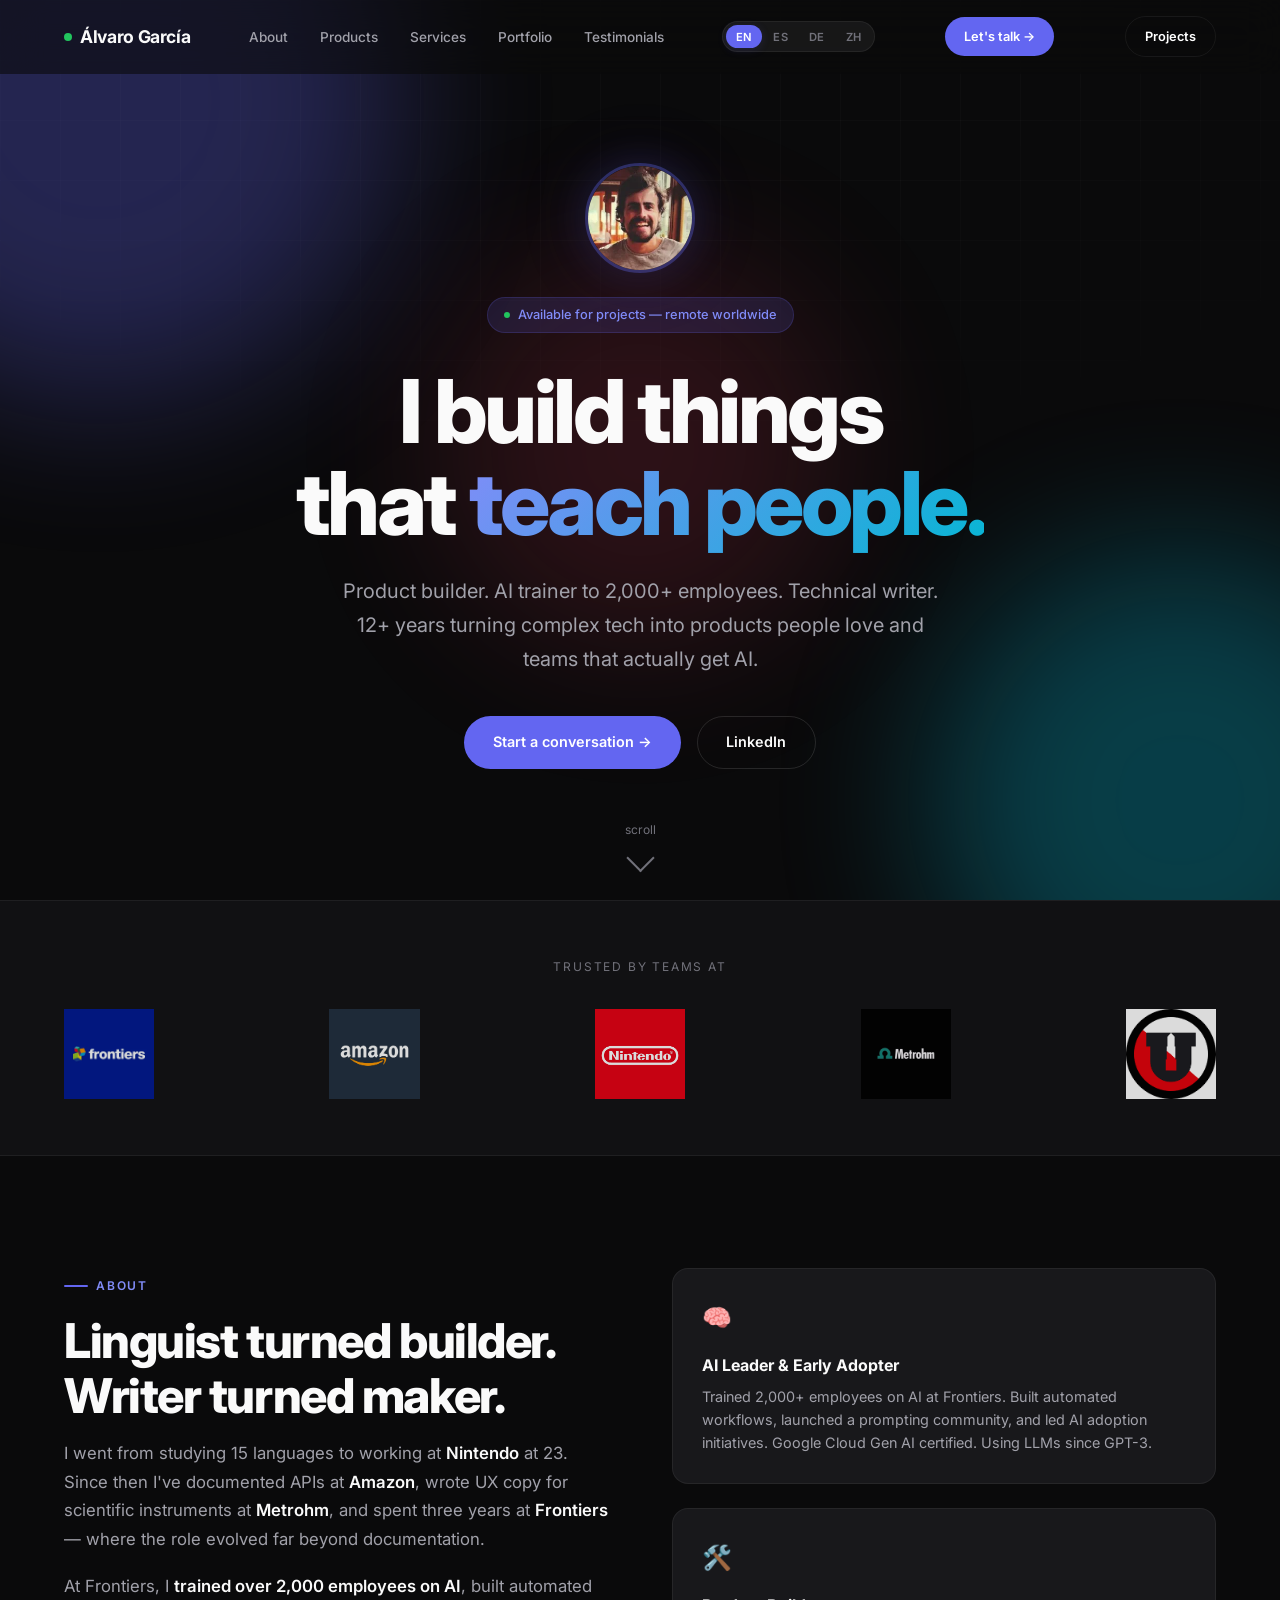
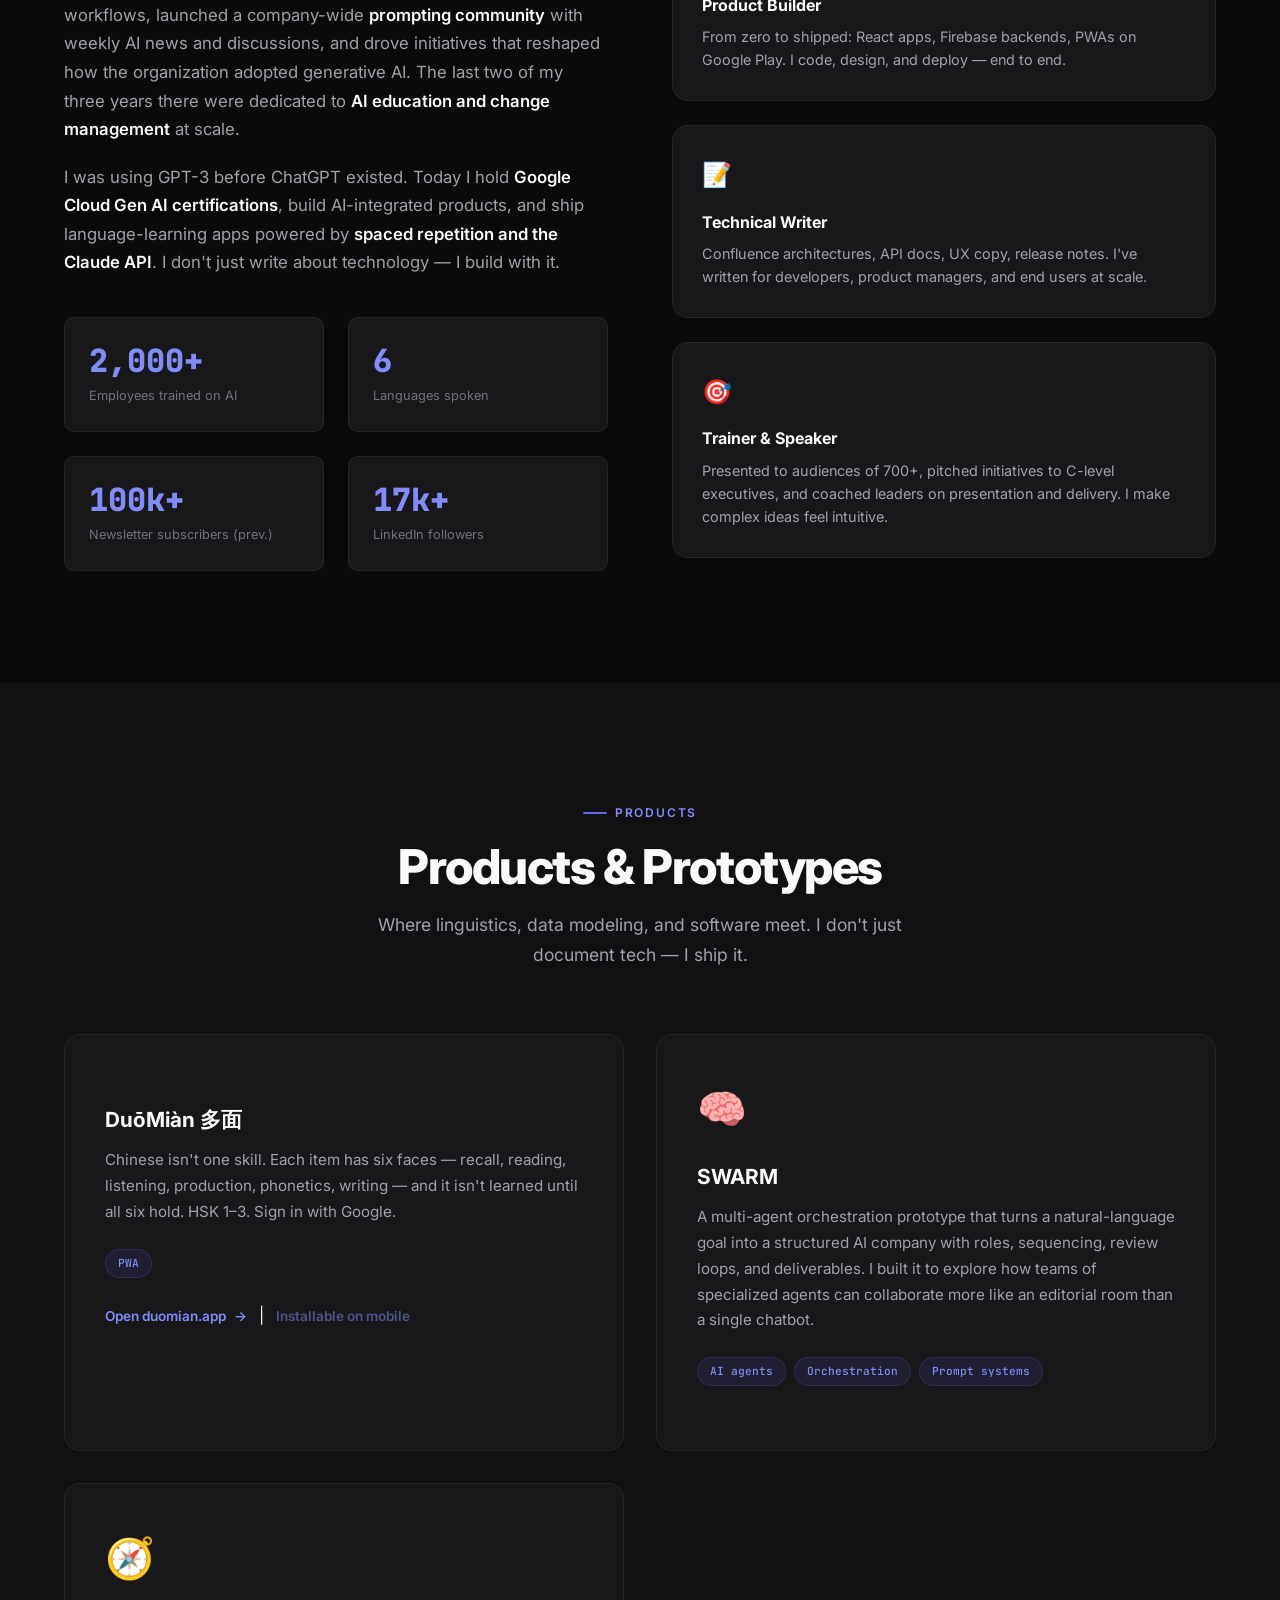
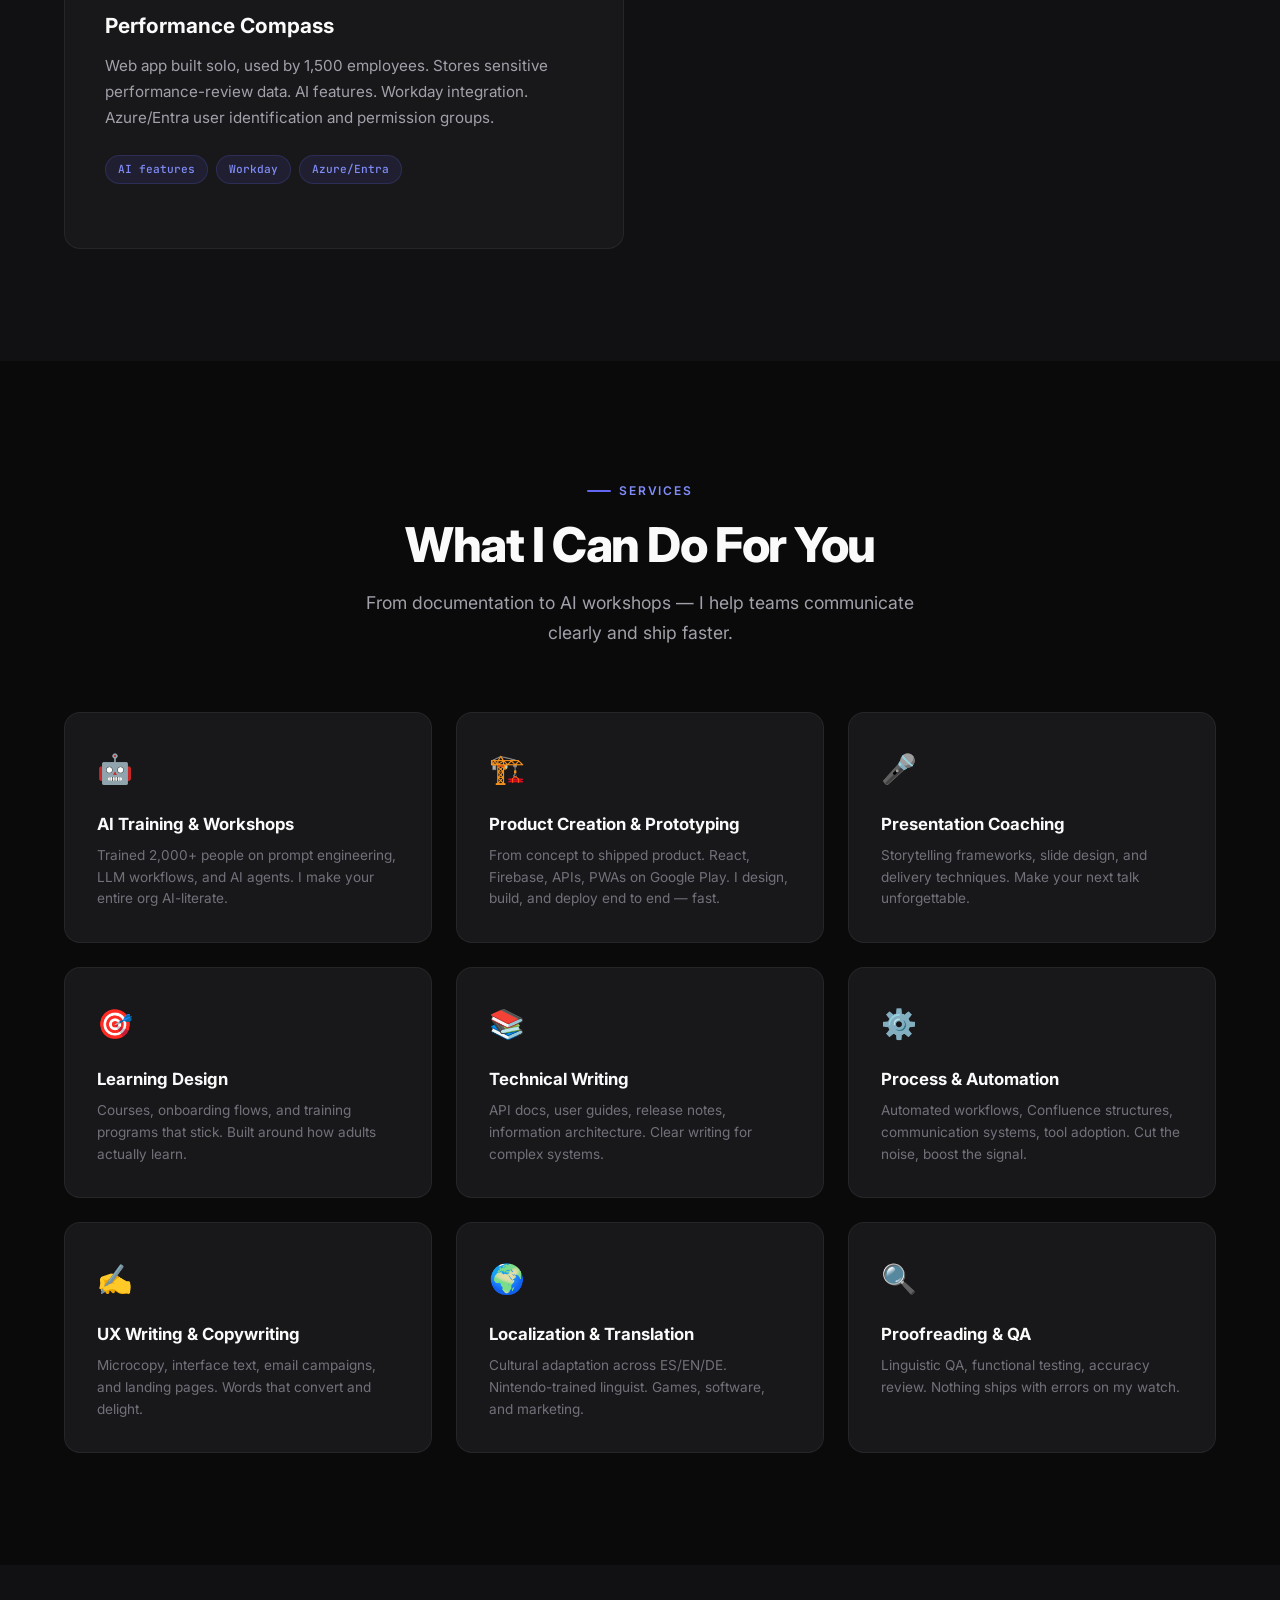
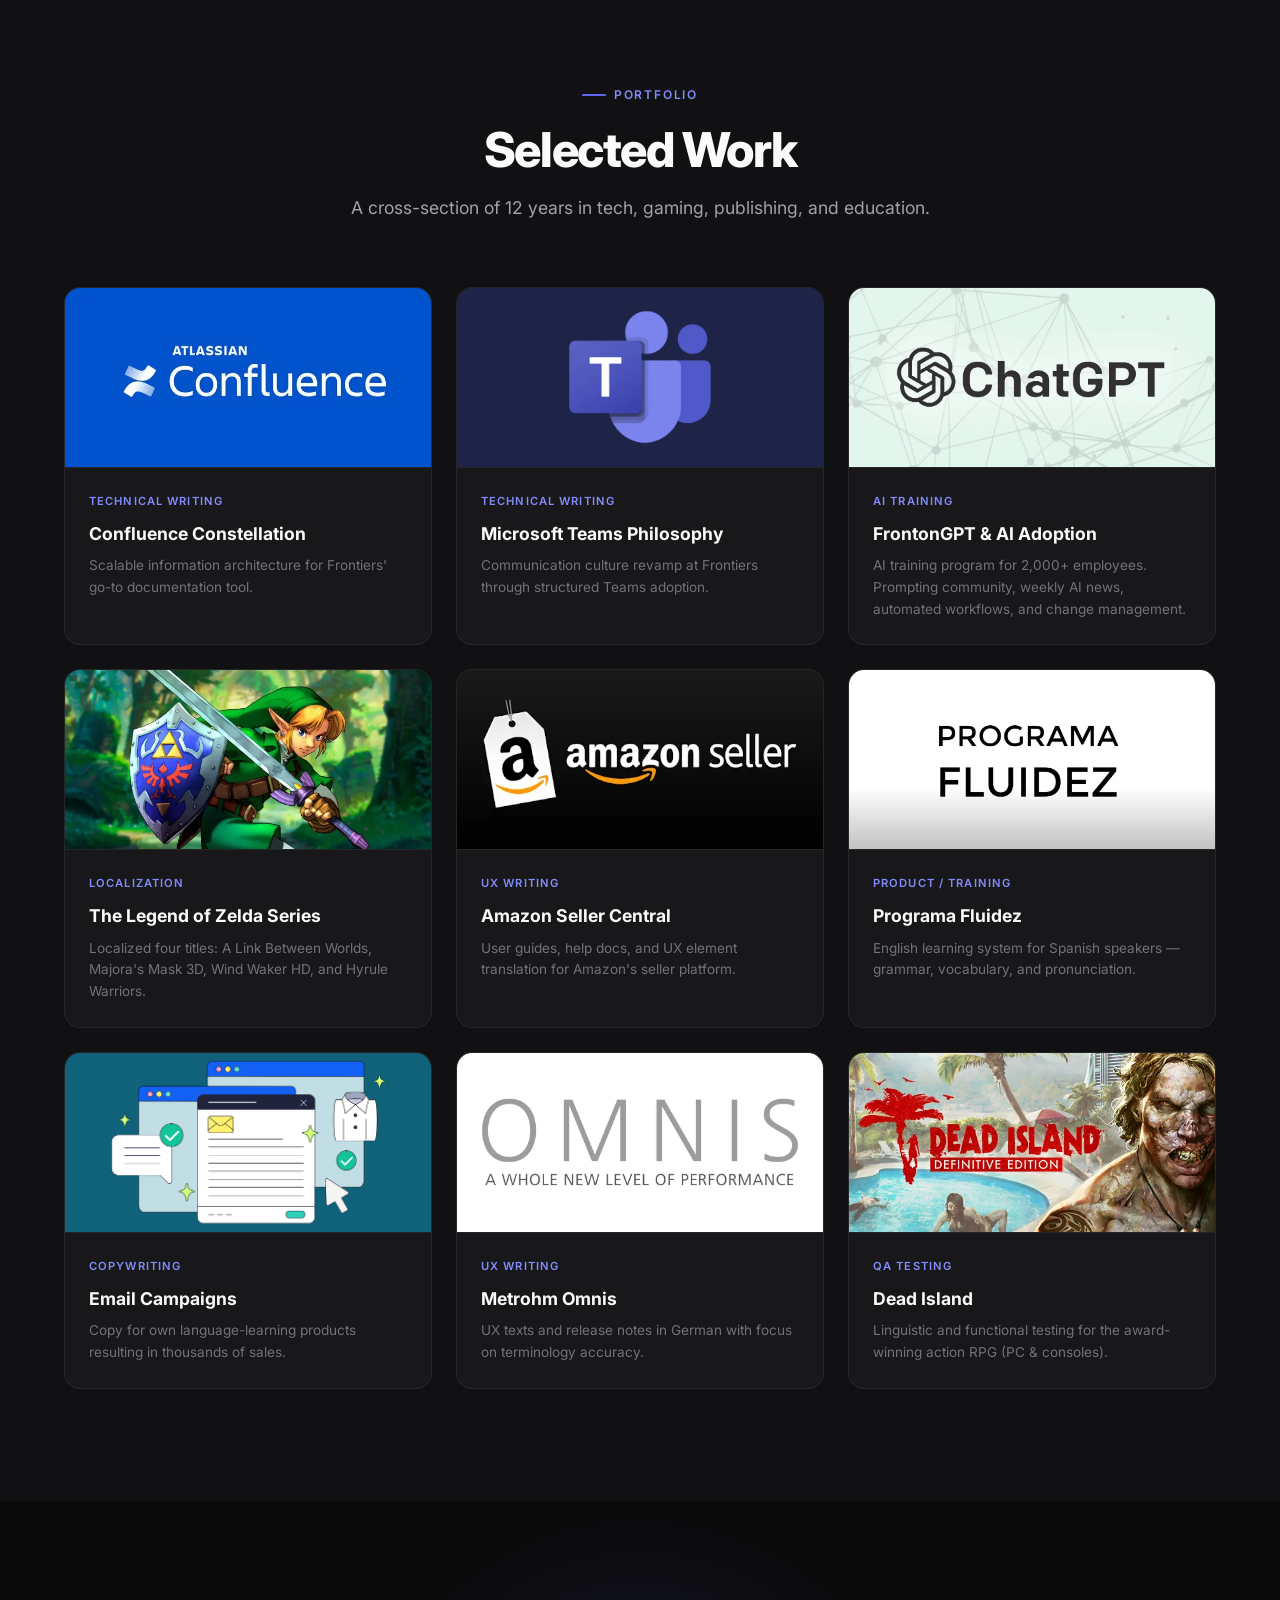
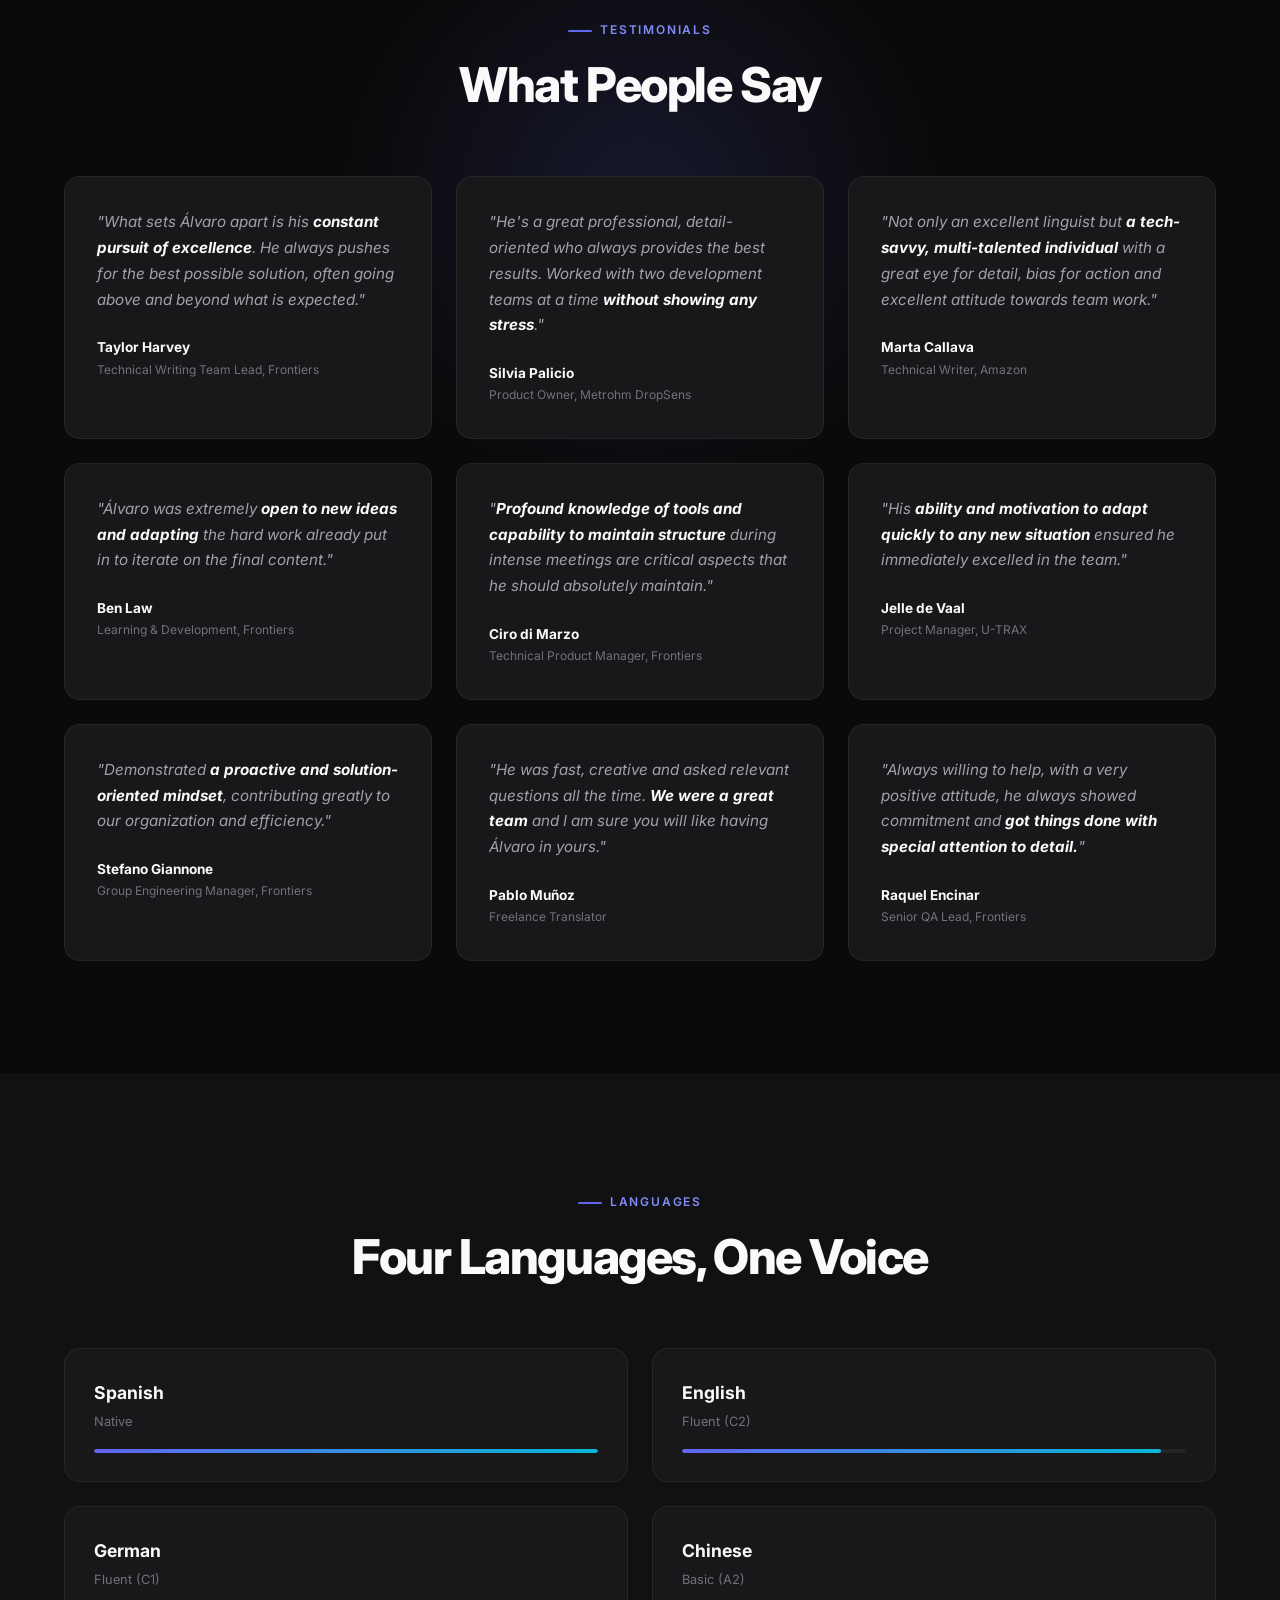
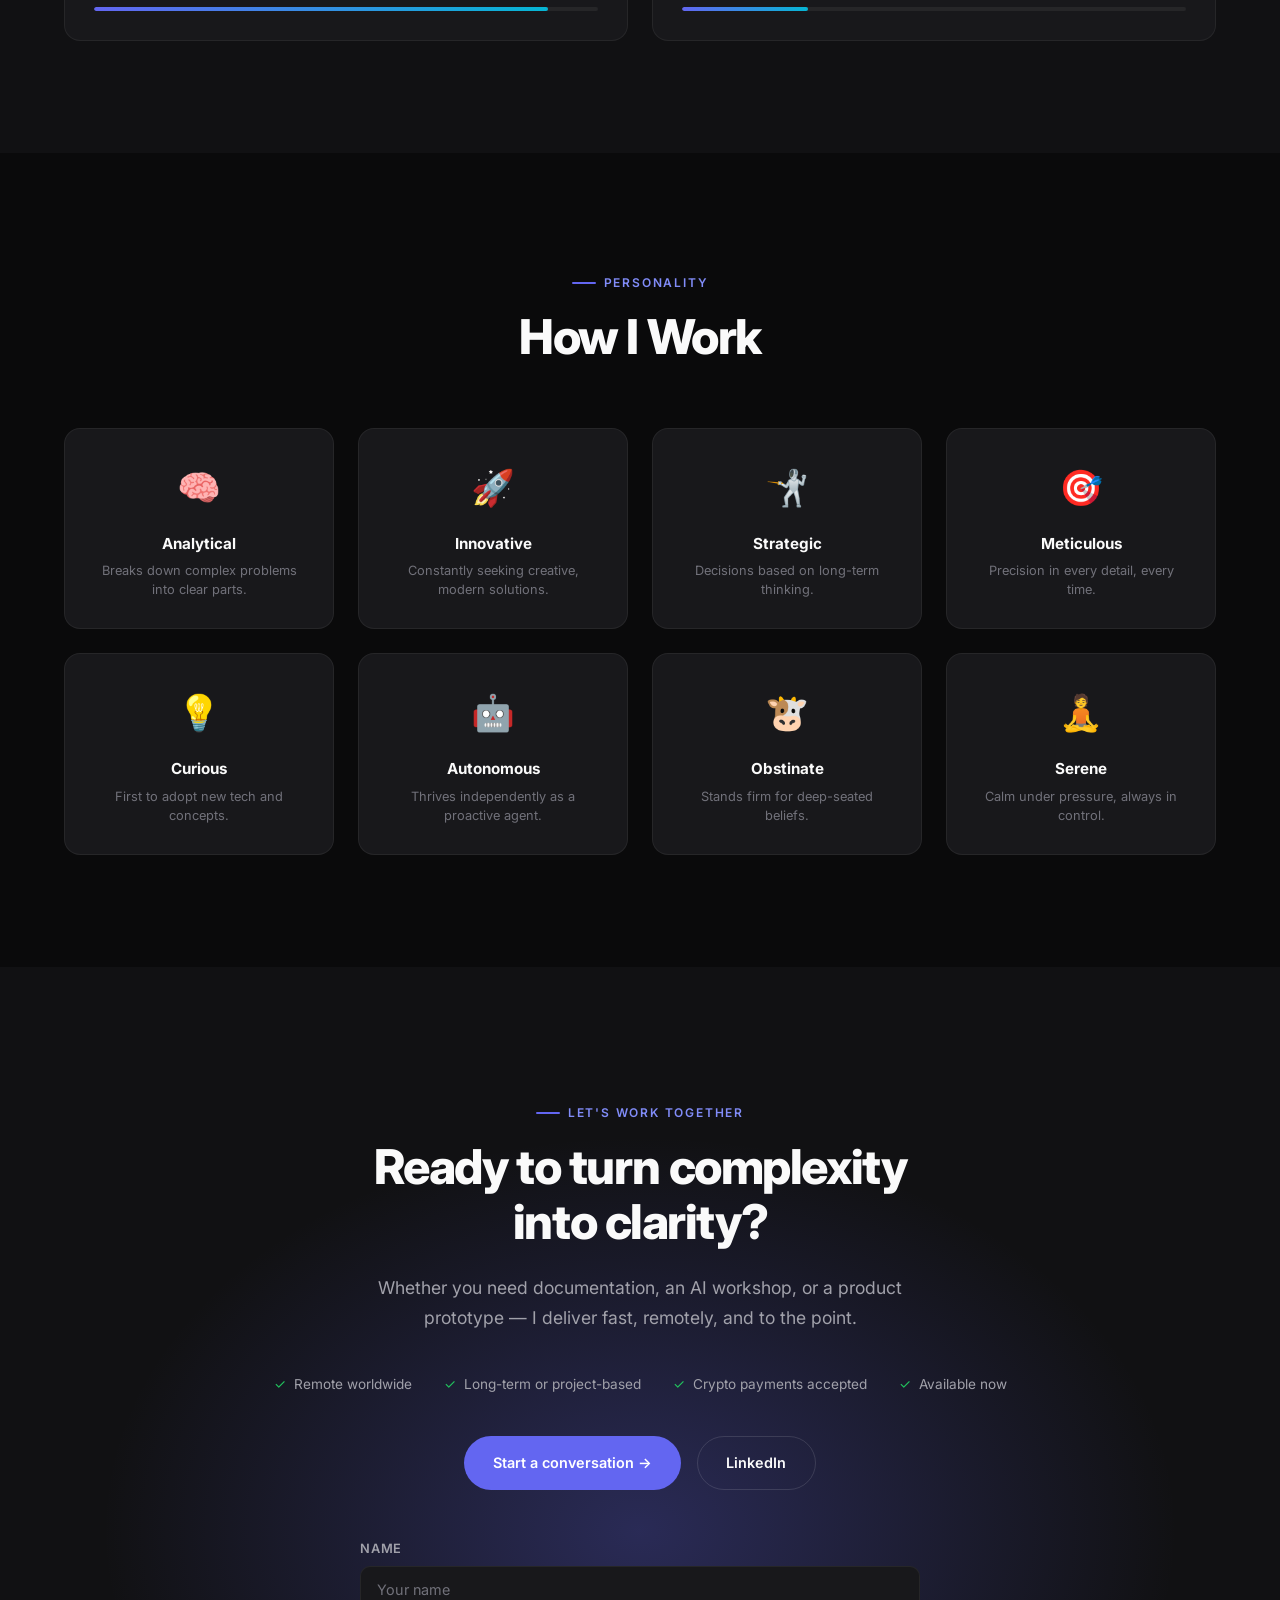
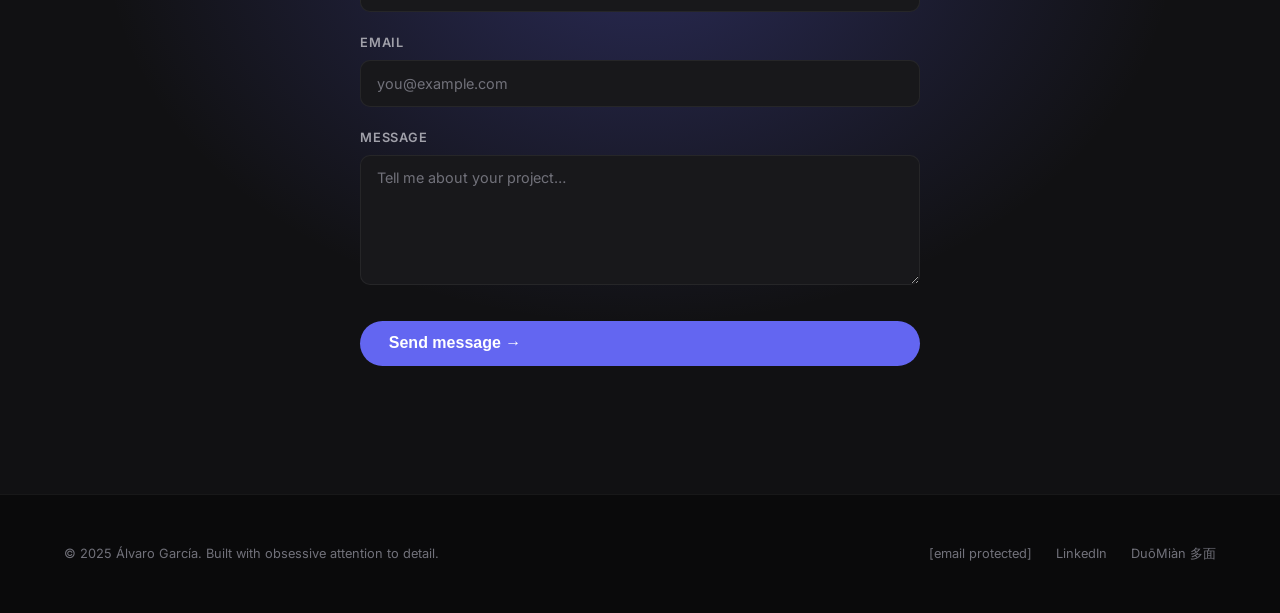
==== commit eb7ca8a1: "Products grid: keep SWARM; replace with DuōMiàn (HSK 1–3, Google sign-in); add Performance Compass (" ====
--- a/index.html
+++ b/index.html
@@ -1658,7 +1658,7 @@
             <div class="product-card reveal">
                 <div class="product-card__emoji" aria-hidden="true"></div>
                 <div class="product-card__title" data-i18n="hanzi_title">DuōMiàn 多面</div>
-                <p class="product-card__desc" data-i18n="hanzi_desc">Chinese isn't one skill. Each item has six faces — recall, reading, listening, production, phonetics, writing — and it isn't learned until all six hold.</p>
+                <p class="product-card__desc" data-i18n="hanzi_desc">Chinese isn't one skill. Each item has six faces — recall, reading, listening, production, phonetics, writing — and it isn't learned until all six hold. HSK 1&ndash;3. Sign in with Google.</p>
                 <div class="product-card__tags">
                     <span class="tag">PWA</span>
                 </div>
@@ -1667,19 +1667,6 @@
                 </a>
                 &nbsp;&nbsp;|&nbsp;&nbsp;
                 <span class="product-card__link" style="opacity:0.5;cursor:default" data-i18n="hanzi_android">Installable on mobile</span>
-            </div>
-            <div class="product-card reveal reveal-delay-2">
-                <div class="product-card__emoji">📖</div>
-                <div class="product-card__title" data-i18n="german_title">German Learning Prototype</div>
-                <p class="product-card__desc" data-i18n="german_desc">An experimental platform for learning German through natural, intuitive methods. Early-stage prototype exploring how spaced repetition and contextual drilling can be applied to German grammar &mdash; one of the hardest parts for any learner. Same philosophy: every word from every angle.</p>
-                <div class="product-card__tags">
-                    <span class="tag">Prototype</span>
-                    <span class="tag">Natural method</span>
-                    <span class="tag">Grammar drills</span>
-                </div>
-                <a href="https://german.alvaroga.com" target="_blank" rel="noopener" class="product-card__link">
-                    <span data-i18n="german_link">Explore prototype</span> <span class="arrow">&rarr;</span>
-                </a>
             </div>
             <div class="product-card reveal">
                 <div class="product-card__emoji">🧠</div>
@@ -1692,13 +1679,13 @@
                 </div>
             </div>
             <div class="product-card reveal reveal-delay-2">
-                <div class="product-card__emoji">🎓</div>
-                <div class="product-card__title" data-i18n="lando_title">LanDo</div>
-                <p class="product-card__desc" data-i18n="lando_desc">An L&amp;D-focused concept for turning learning goals into clearer training flows, enablement materials, and guided practice. It sits at the intersection of instructional design, AI assistance, and practical workplace education.</p>
+                <div class="product-card__emoji">🧭</div>
+                <div class="product-card__title" data-i18n="pc_title">Performance Compass</div>
+                <p class="product-card__desc" data-i18n="pc_desc">Web app built solo, used by 1,500 employees. Stores sensitive performance-review data. AI features. Workday integration. Azure/Entra user identification and permission groups.</p>
                 <div class="product-card__tags">
-                    <span class="tag">L&amp;D</span>
-                    <span class="tag">Enablement</span>
-                    <span class="tag">AI workflow</span>
+                    <span class="tag">AI features</span>
+                    <span class="tag">Workday</span>
+                    <span class="tag">Azure/Entra</span>
                 </div>
             </div>
         </div>
@@ -2244,7 +2231,7 @@
     products_title: "Products &amp; Prototypes",
     products_sub: "Where linguistics, data modeling, and software meet. I don't just document tech &mdash; I ship it.",
     hanzi_title: "DuōMiàn 多面",
-    hanzi_desc: "Chinese isn't one skill. Each item has six faces — recall, reading, listening, production, phonetics, writing — and it isn't learned until all six hold.",
+    hanzi_desc: "Chinese isn't one skill. Each item has six faces — recall, reading, listening, production, phonetics, writing — and it isn't learned until all six hold. HSK 1&ndash;3. Sign in with Google.",
     hanzi_web: "Open duomian.app",
 hanzi_android: "Installable on mobile",
     german_title: "German Learning Prototype",
@@ -2252,6 +2239,8 @@
     german_link: "Explore prototype",
     swarm_title: "SWARM",
     swarm_desc: "A multi-agent orchestration prototype that turns a natural-language goal into a structured AI company with roles, sequencing, review loops, and deliverables. I built it to explore how teams of specialized agents can collaborate more like an editorial room than a single chatbot.",
+    pc_title: "Performance Compass",
+    pc_desc: "Web app built solo, used by 1,500 employees. Stores sensitive performance-review data. AI features. Workday integration. Azure/Entra user identification and permission groups.",
     lando_title: "LanDo",
     lando_desc: "An L&amp;D-focused concept for turning learning goals into clearer training flows, enablement materials, and guided practice. It sits at the intersection of instructional design, AI assistance, and practical workplace education.",
     services_title: "What I Can Do For You",
@@ -2333,7 +2322,7 @@
     products_title: "Productos y prototipos",
     products_sub: "Donde la lingüística, el modelado de datos y el software se encuentran. No solo documento tecnología &mdash; la construyo.",
     hanzi_title: "DuōMiàn 多面",
-    hanzi_desc: "Chinese isn't one skill. Each item has six faces — recall, reading, listening, production, phonetics, writing — and it isn't learned until all six hold.",
+    hanzi_desc: "Chinese isn't one skill. Each item has six faces — recall, reading, listening, production, phonetics, writing — and it isn't learned until all six hold. HSK 1&ndash;3. Sign in with Google.",
     hanzi_web: "Open duomian.app",
     hanzi_android: "Instalable en móvil",
     german_title: "Prototipo de alemán",
@@ -2341,6 +2330,8 @@
     german_link: "Explorar prototipo",
     swarm_title: "SWARM",
     swarm_desc: "Un prototipo de orquestación multiagente que convierte un objetivo en lenguaje natural en una empresa de IA estructurada, con roles, secuenciación, bucles de revisión y entregables. Lo construí para explorar cómo equipos de agentes especializados pueden colaborar más como una redacción que como un chatbot único.",
+    pc_title: "Performance Compass",
+    pc_desc: "Web app built solo, used by 1,500 employees. Stores sensitive performance-review data. AI features. Workday integration. Azure/Entra user identification and permission groups.",
     lando_title: "LanDo",
     lando_desc: "Un concepto centrado en L&amp;D para convertir objetivos de aprendizaje en flujos de formación más claros, materiales de enablement y práctica guiada. Se sitúa en la intersección entre diseño instruccional, asistencia con IA y educación práctica en el trabajo.",
     services_title: "Qué puedo hacer por ti",
@@ -2422,7 +2413,7 @@
     products_title: "Produkte &amp; Prototypen",
     products_sub: "Wo Linguistik, Datenmodellierung und Software zusammentreffen. Ich dokumentiere Technik nicht nur &mdash; ich baue sie.",
     hanzi_title: "DuōMiàn 多面",
-    hanzi_desc: "Chinese isn't one skill. Each item has six faces — recall, reading, listening, production, phonetics, writing — and it isn't learned until all six hold.",
+    hanzi_desc: "Chinese isn't one skill. Each item has six faces — recall, reading, listening, production, phonetics, writing — and it isn't learned until all six hold. HSK 1&ndash;3. Sign in with Google.",
     hanzi_web: "Open duomian.app",
     hanzi_android: "Auf Mobilgeräten installierbar",
     german_title: "Deutsch-Lernprototyp",
@@ -2430,6 +2421,8 @@
     german_link: "Prototyp erkunden",
     swarm_title: "SWARM",
     swarm_desc: "Ein Multi-Agenten-Orchestrierungsprototyp, der ein natürlich formuliertes Ziel in ein strukturiertes KI-Unternehmen mit Rollen, Sequenzierung, Review-Schleifen und Deliverables verwandelt. Ich habe ihn gebaut, um zu erforschen, wie spezialisierte Agententeams eher wie eine Redaktion als wie ein einzelner Chatbot zusammenarbeiten können.",
+    pc_title: "Performance Compass",
+    pc_desc: "Web app built solo, used by 1,500 employees. Stores sensitive performance-review data. AI features. Workday integration. Azure/Entra user identification and permission groups.",
     lando_title: "LanDo",
     lando_desc: "Ein L&amp;D-orientiertes Konzept, das Lernziele in klarere Trainingsabläufe, Enablement-Materialien und geführte Praxis übersetzt. Es liegt an der Schnittstelle von Instructional Design, KI-Unterstützung und praxisnaher Weiterbildung im Arbeitskontext.",
     services_title: "Was ich für Sie tun kann",
@@ -2511,7 +2504,7 @@
     products_title: "产品与原型",
     products_sub: "语言学、数据建模和软件的交汇点。我不仅记录技术 &mdash; 我发布它。",
     hanzi_title: "DuōMiàn 多面",
-    hanzi_desc: "Chinese isn't one skill. Each item has six faces — recall, reading, listening, production, phonetics, writing — and it isn't learned until all six hold.",
+    hanzi_desc: "Chinese isn't one skill. Each item has six faces — recall, reading, listening, production, phonetics, writing — and it isn't learned until all six hold. HSK 1&ndash;3. Sign in with Google.",
     hanzi_web: "Open duomian.app",
     hanzi_android: "可安装到手机",
     german_title: "德语学习原型",
@@ -2519,6 +2512,8 @@
     german_link: "探索原型",
     swarm_title: "SWARM",
     swarm_desc: "一个多代理编排原型，可将自然语言目标转化为结构化的AI公司，包含角色分工、执行顺序、审阅循环和交付物。我构建它是为了探索一组专业代理如何像编辑部一样协作，而不是只像一个单独的聊天机器人。",
+    pc_title: "Performance Compass",
+    pc_desc: "Web app built solo, used by 1,500 employees. Stores sensitive performance-review data. AI features. Workday integration. Azure/Entra user identification and permission groups.",
     lando_title: "LanDo",
     lando_desc: "一个面向L&amp;D的概念，用于把学习目标转化为更清晰的培训流程、赋能材料和引导式练习。它位于教学设计、AI辅助与实际职场教育的交汇处。",
     services_title: "我能为你做什么",
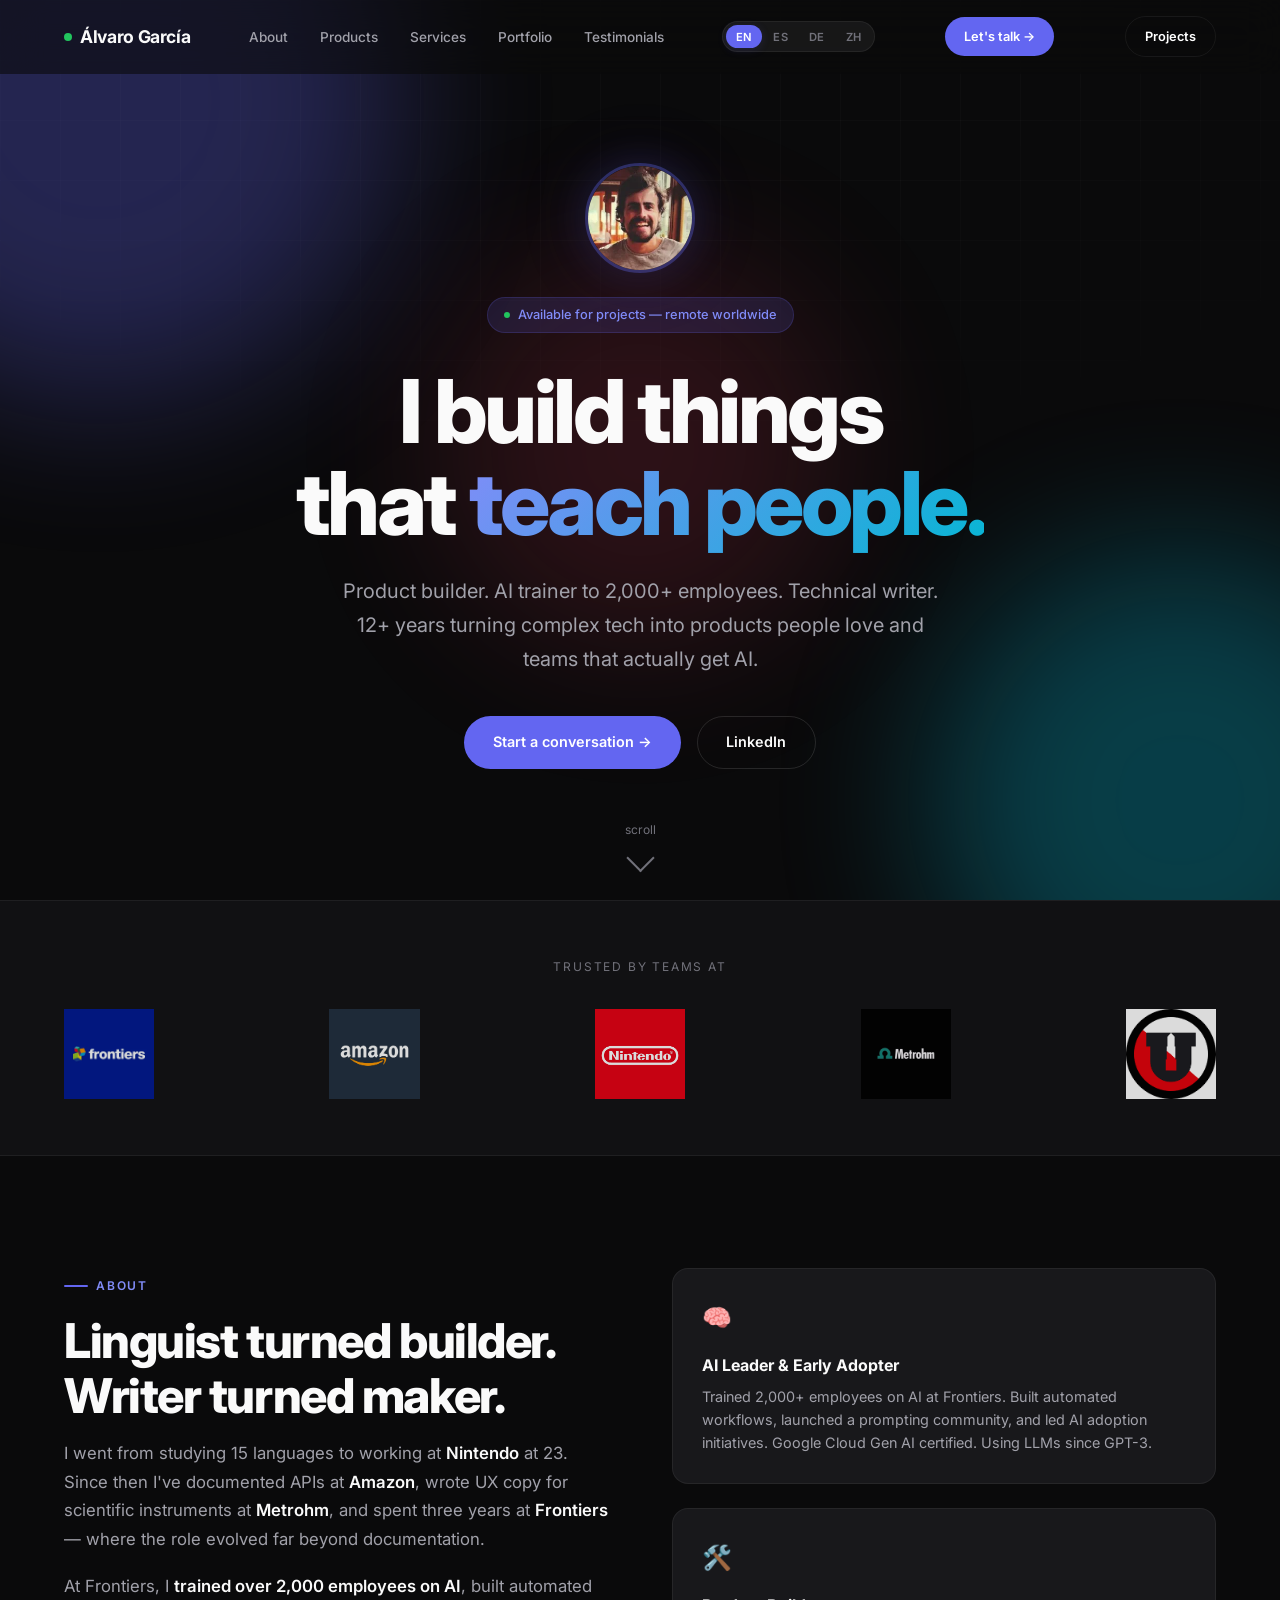
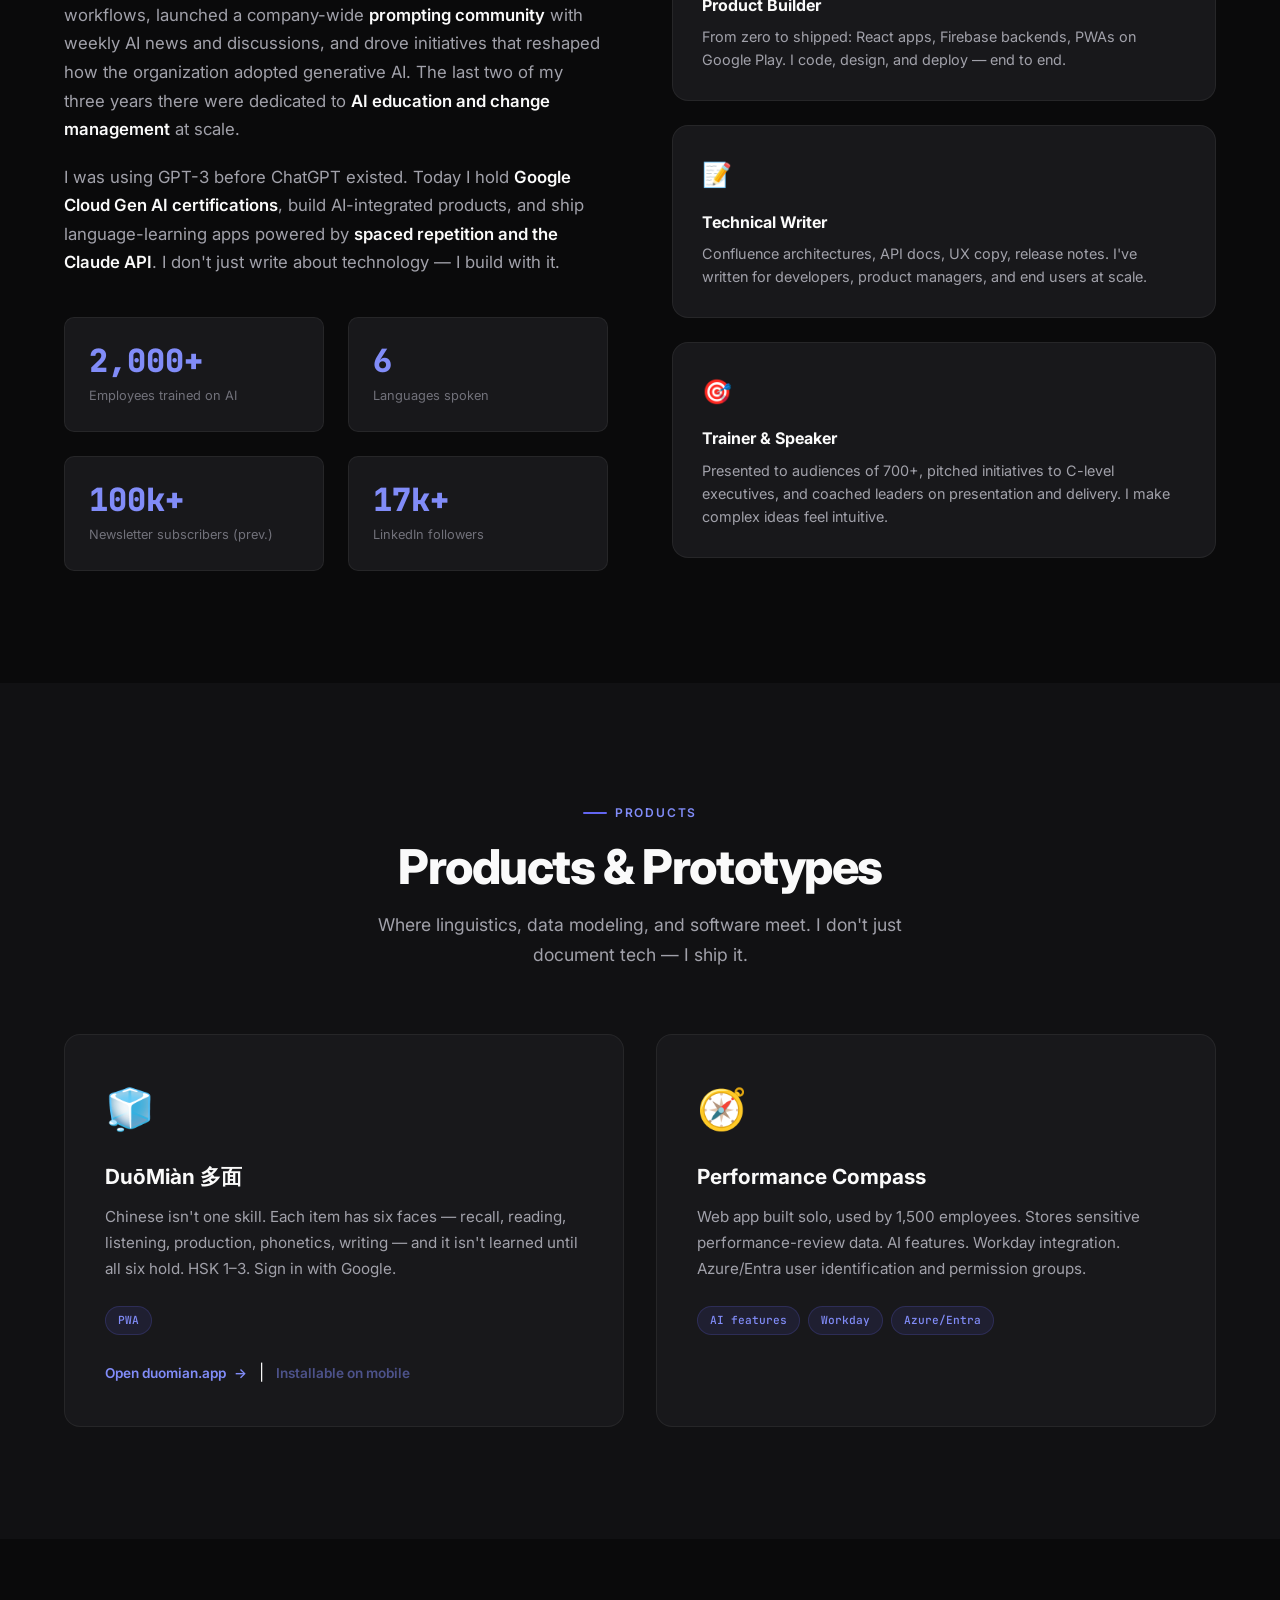
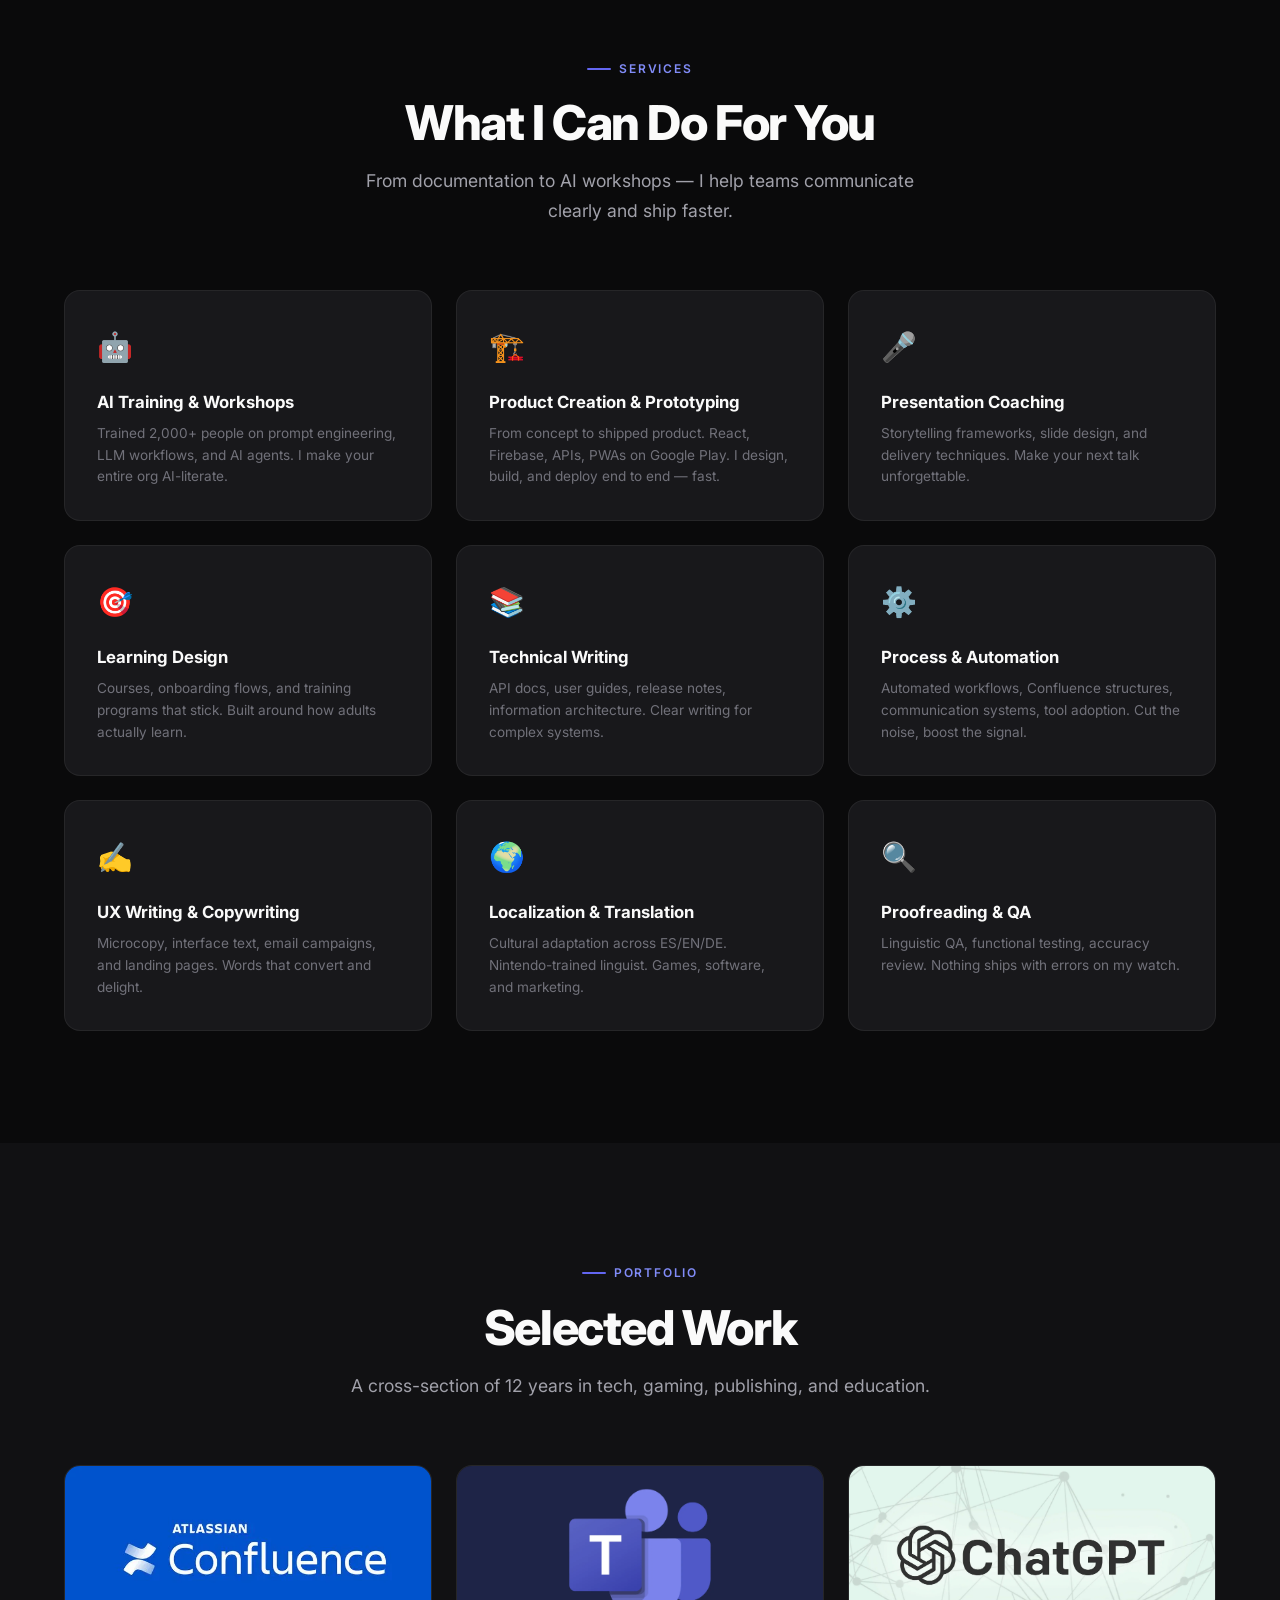
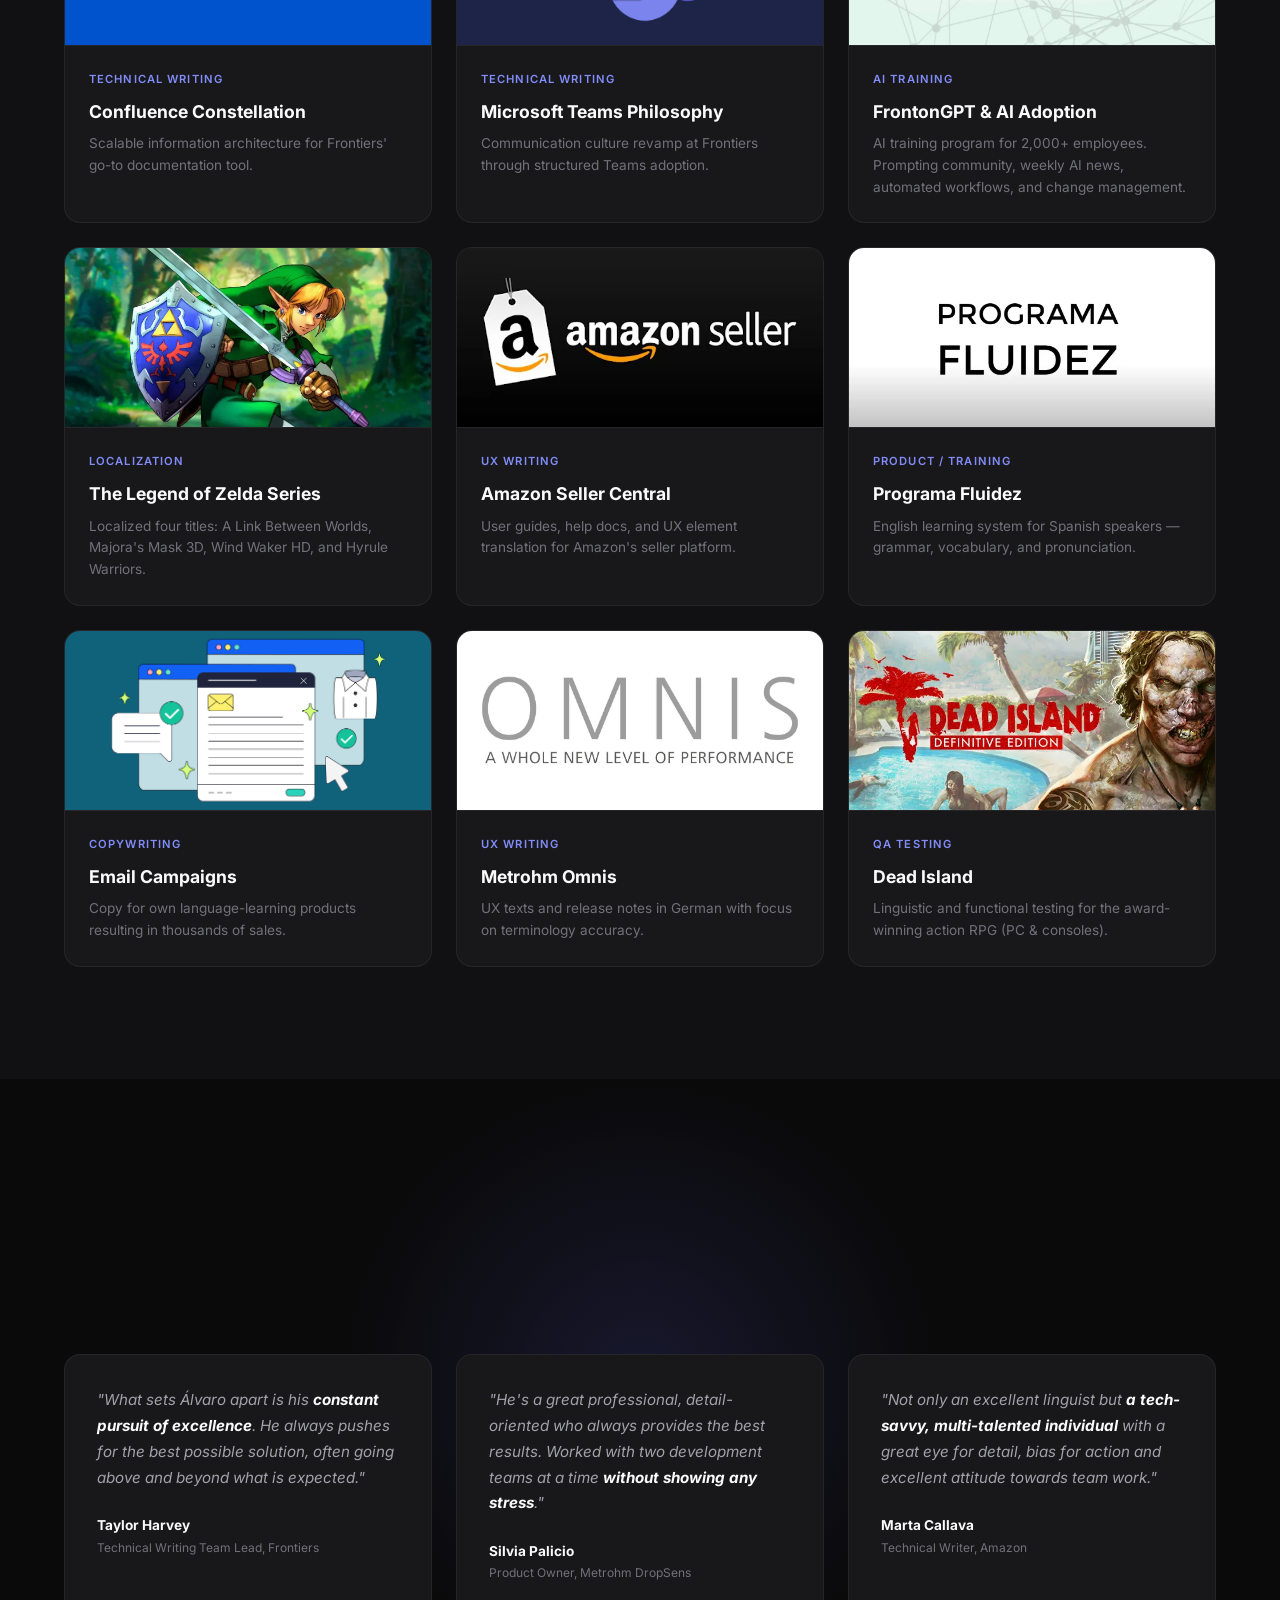
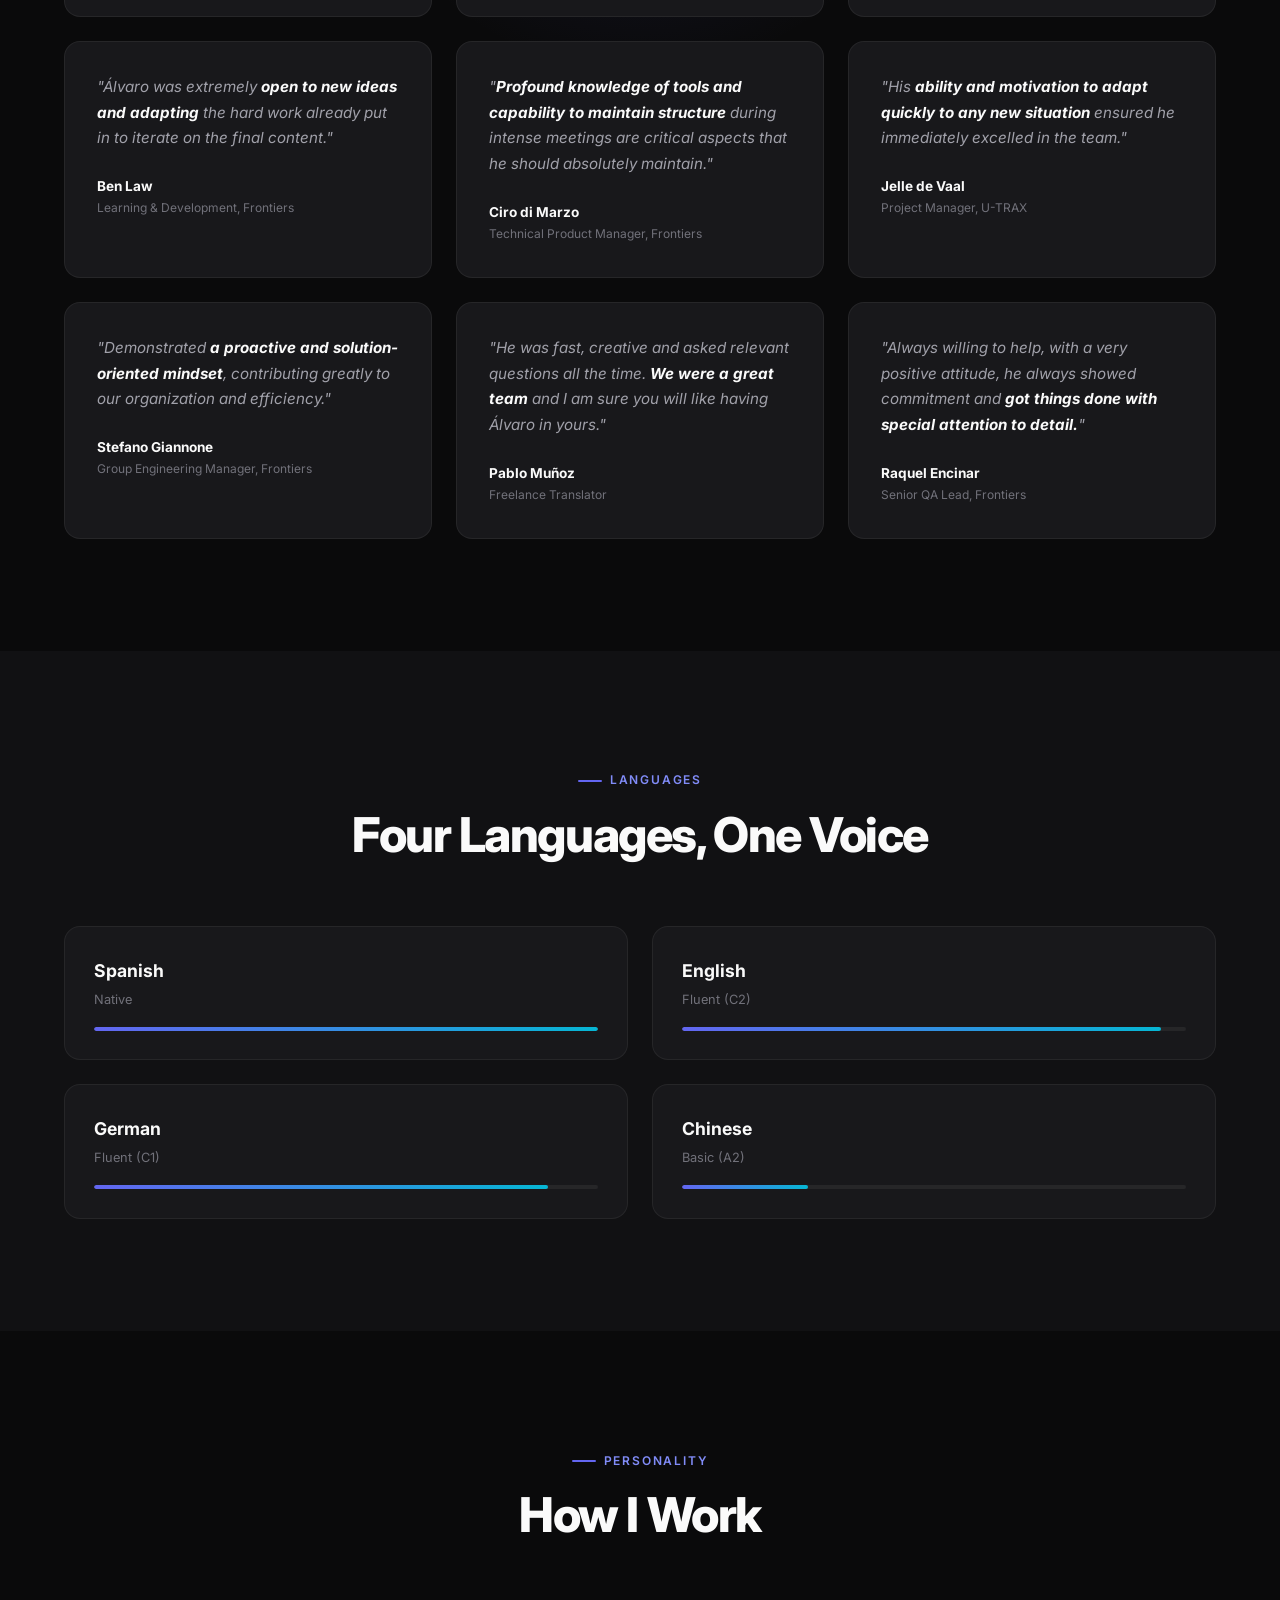
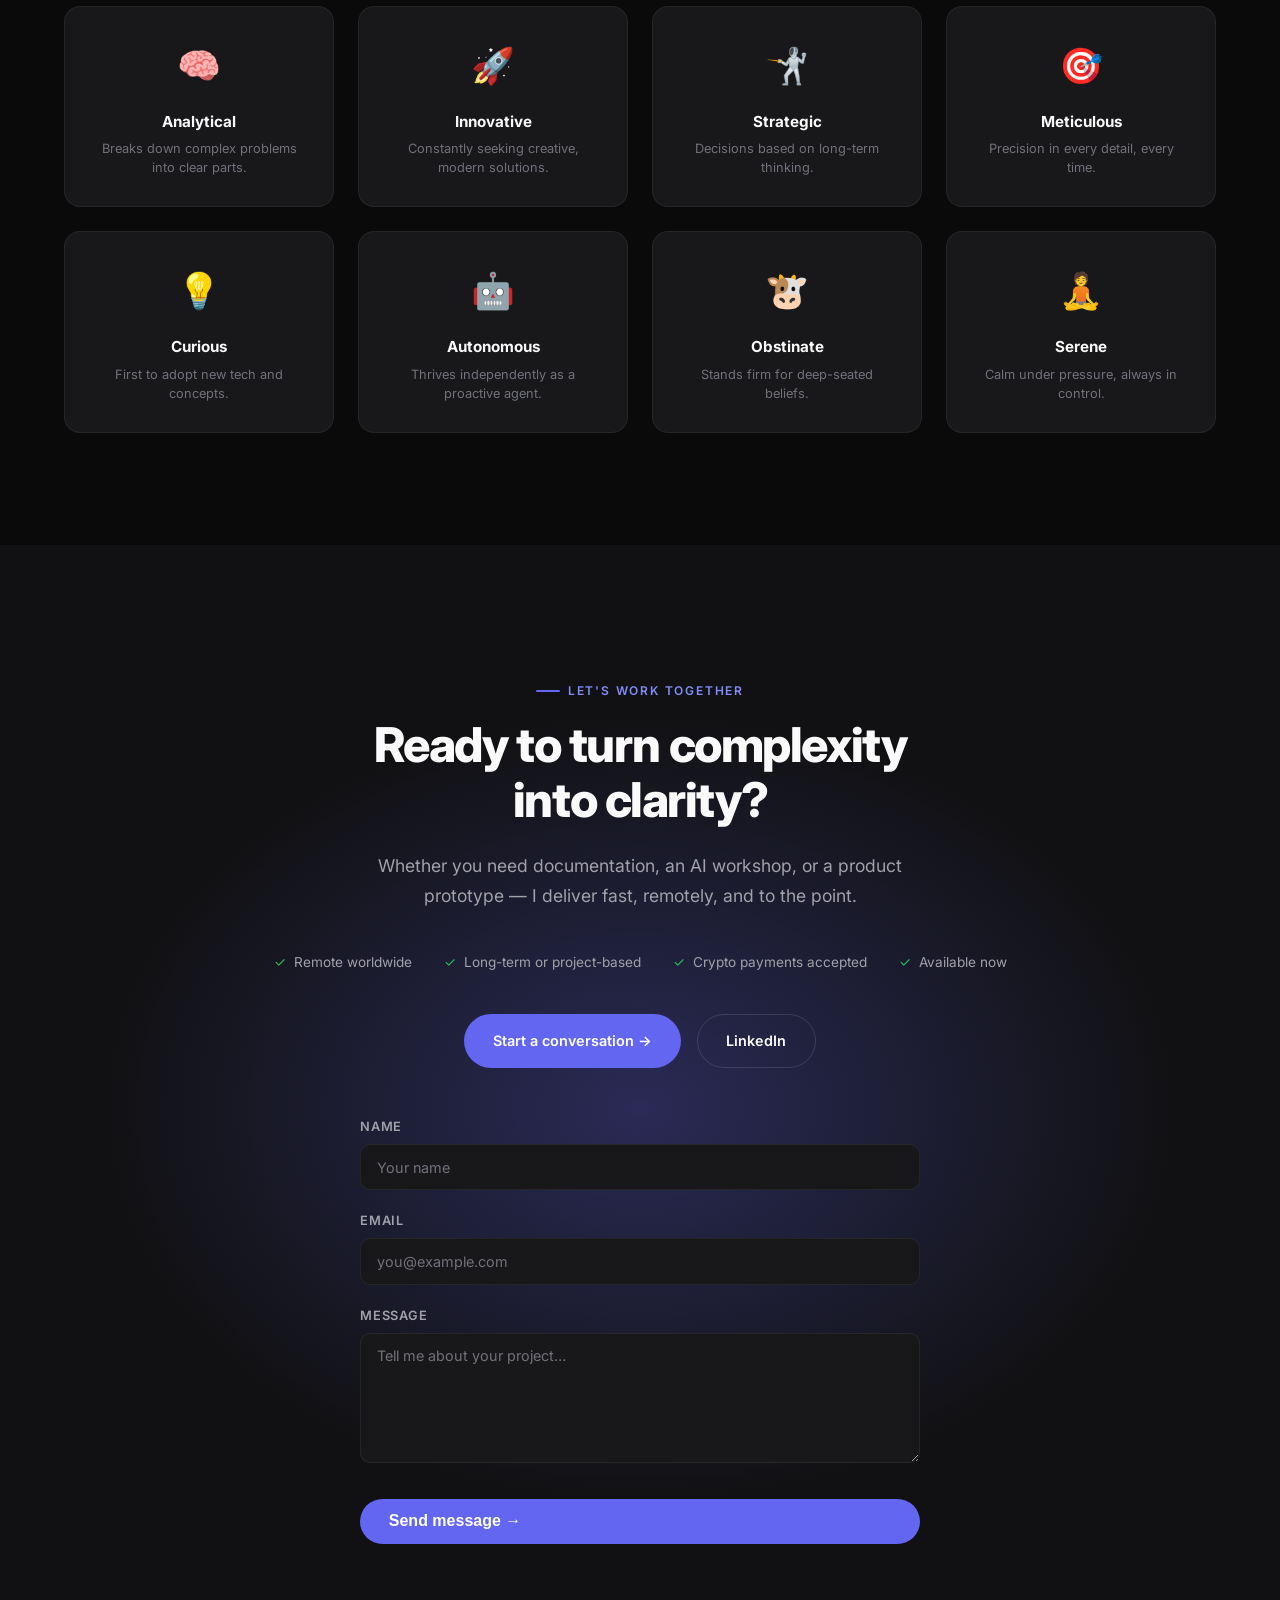
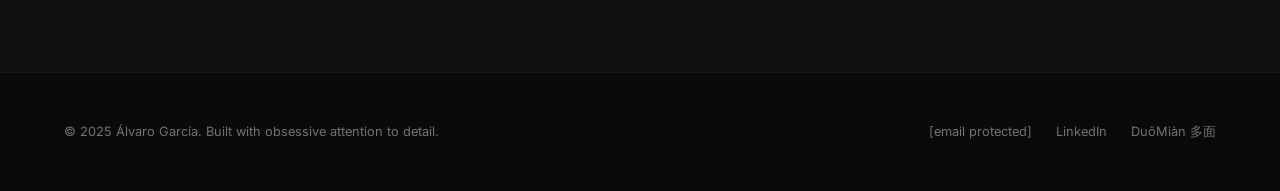
==== commit 6cab3a8e: "Products: add 🧊 emoji to DuōMiàn card; hide SWARM card (commented) Co-authored-by: Álvaro <alvaro.mi" ====
--- a/index.html
+++ b/index.html
@@ -1656,7 +1656,7 @@
         </div>
         <div class="products__grid">
             <div class="product-card reveal">
-                <div class="product-card__emoji" aria-hidden="true"></div>
+                <div class="product-card__emoji">🧊</div>
                 <div class="product-card__title" data-i18n="hanzi_title">DuōMiàn 多面</div>
                 <p class="product-card__desc" data-i18n="hanzi_desc">Chinese isn't one skill. Each item has six faces — recall, reading, listening, production, phonetics, writing — and it isn't learned until all six hold. HSK 1&ndash;3. Sign in with Google.</p>
                 <div class="product-card__tags">
@@ -1668,6 +1668,7 @@
                 &nbsp;&nbsp;|&nbsp;&nbsp;
                 <span class="product-card__link" style="opacity:0.5;cursor:default" data-i18n="hanzi_android">Installable on mobile</span>
             </div>
+            <!-- Temporarily hiding SWARM card per request
             <div class="product-card reveal">
                 <div class="product-card__emoji">🧠</div>
                 <div class="product-card__title" data-i18n="swarm_title">SWARM</div>
@@ -1678,6 +1679,7 @@
                     <span class="tag">Prompt systems</span>
                 </div>
             </div>
+            -->
             <div class="product-card reveal reveal-delay-2">
                 <div class="product-card__emoji">🧭</div>
                 <div class="product-card__title" data-i18n="pc_title">Performance Compass</div>
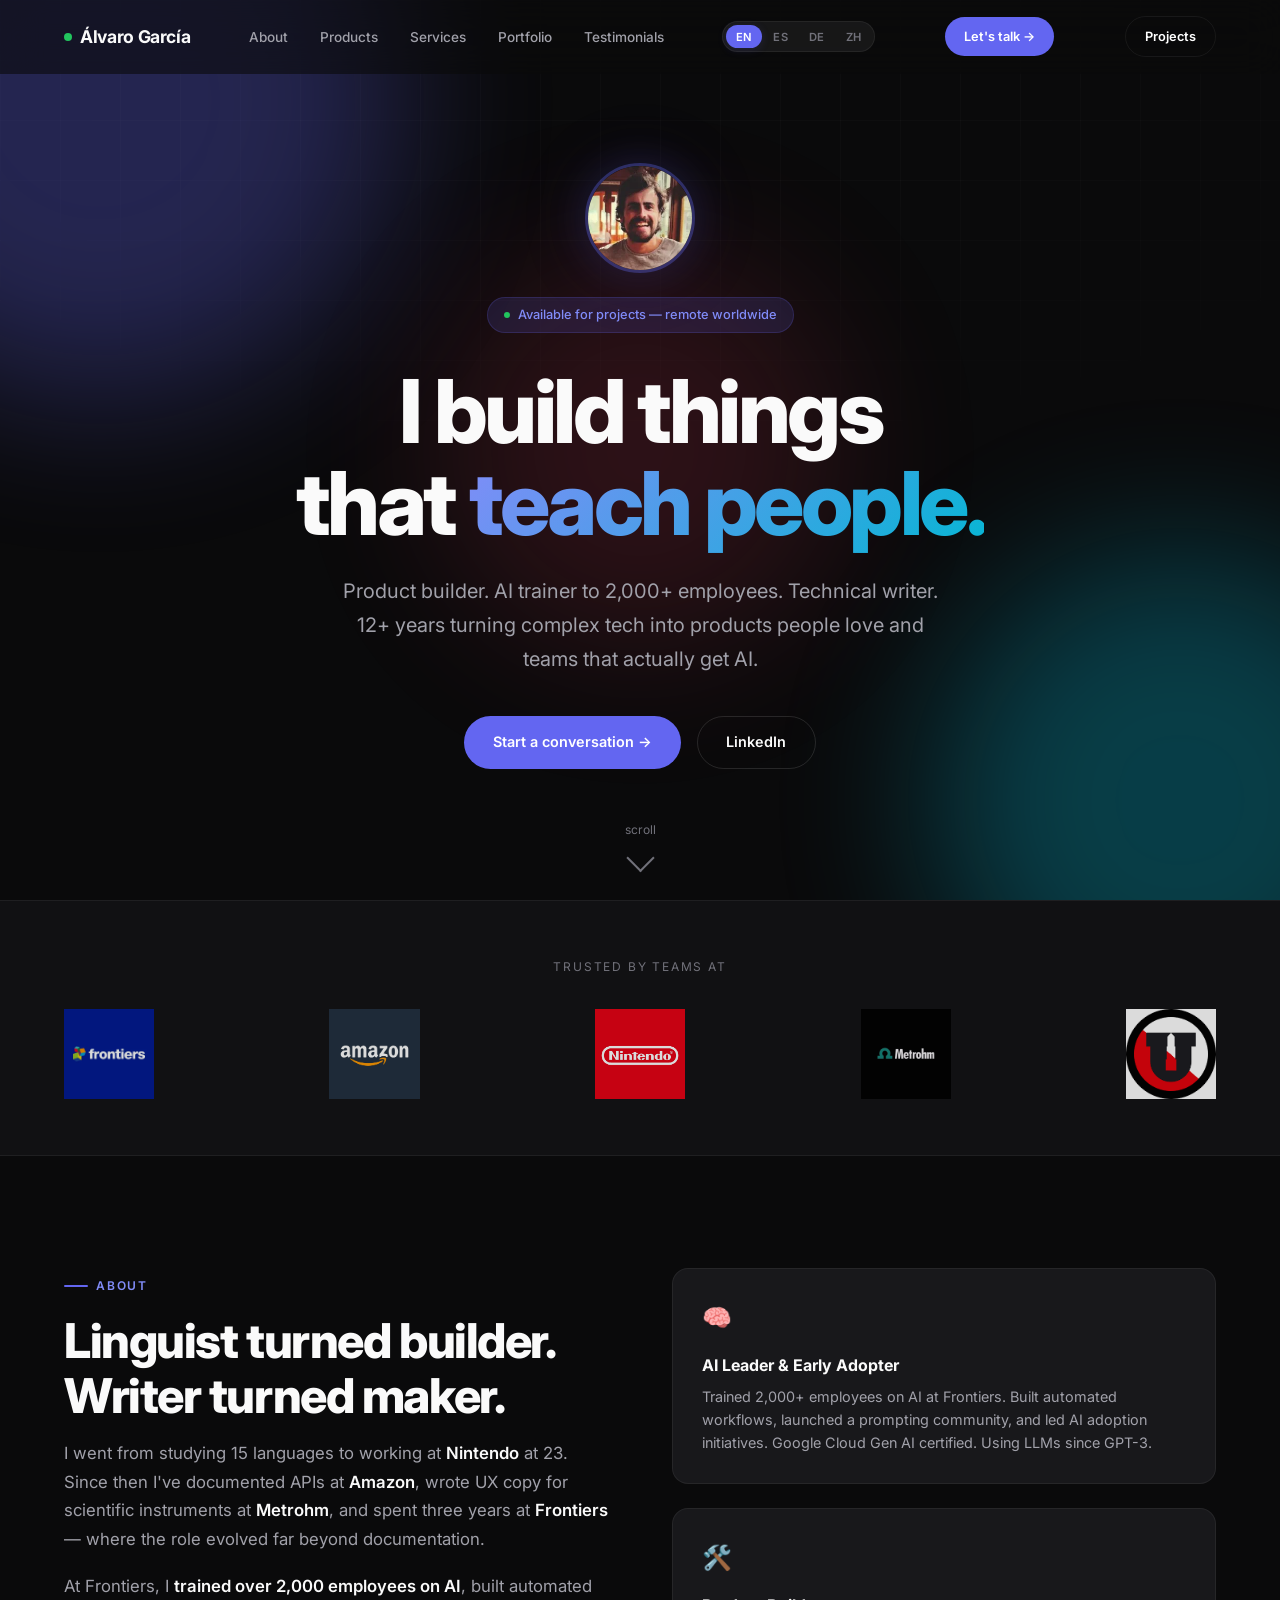
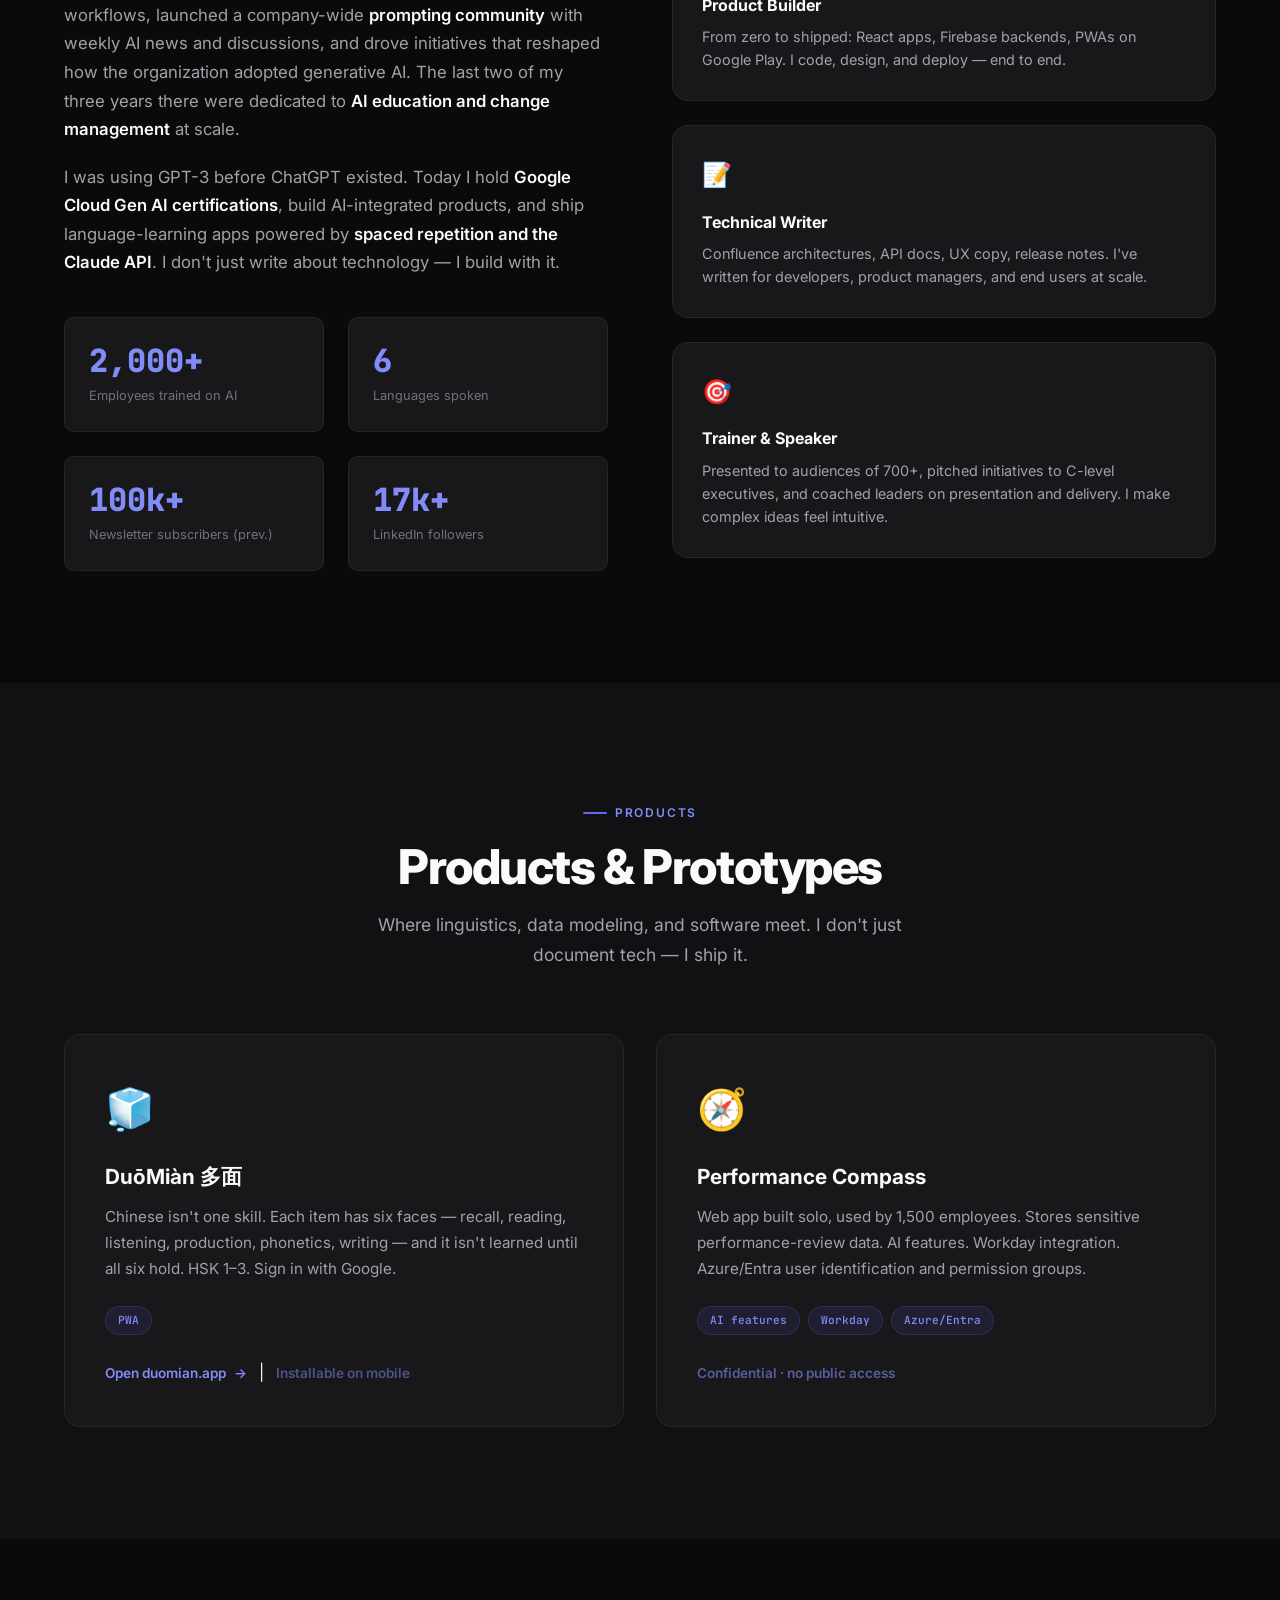
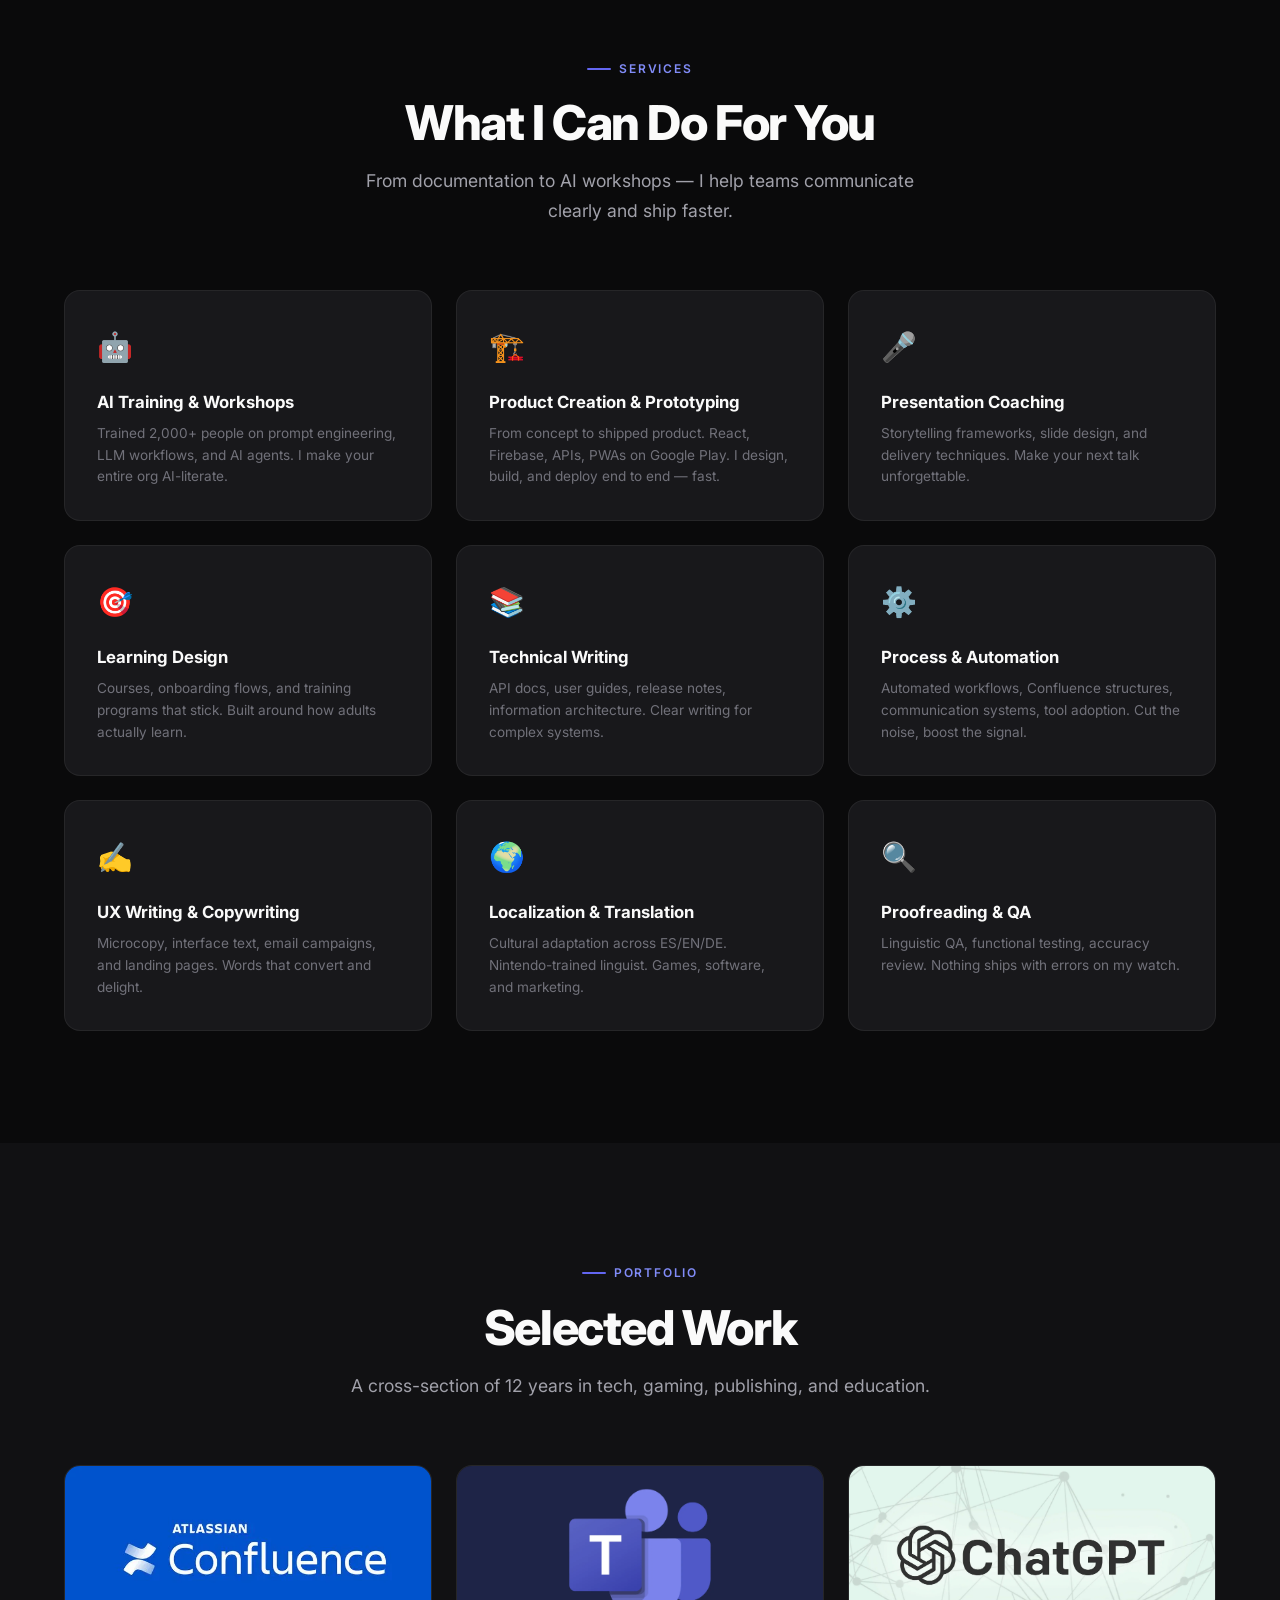
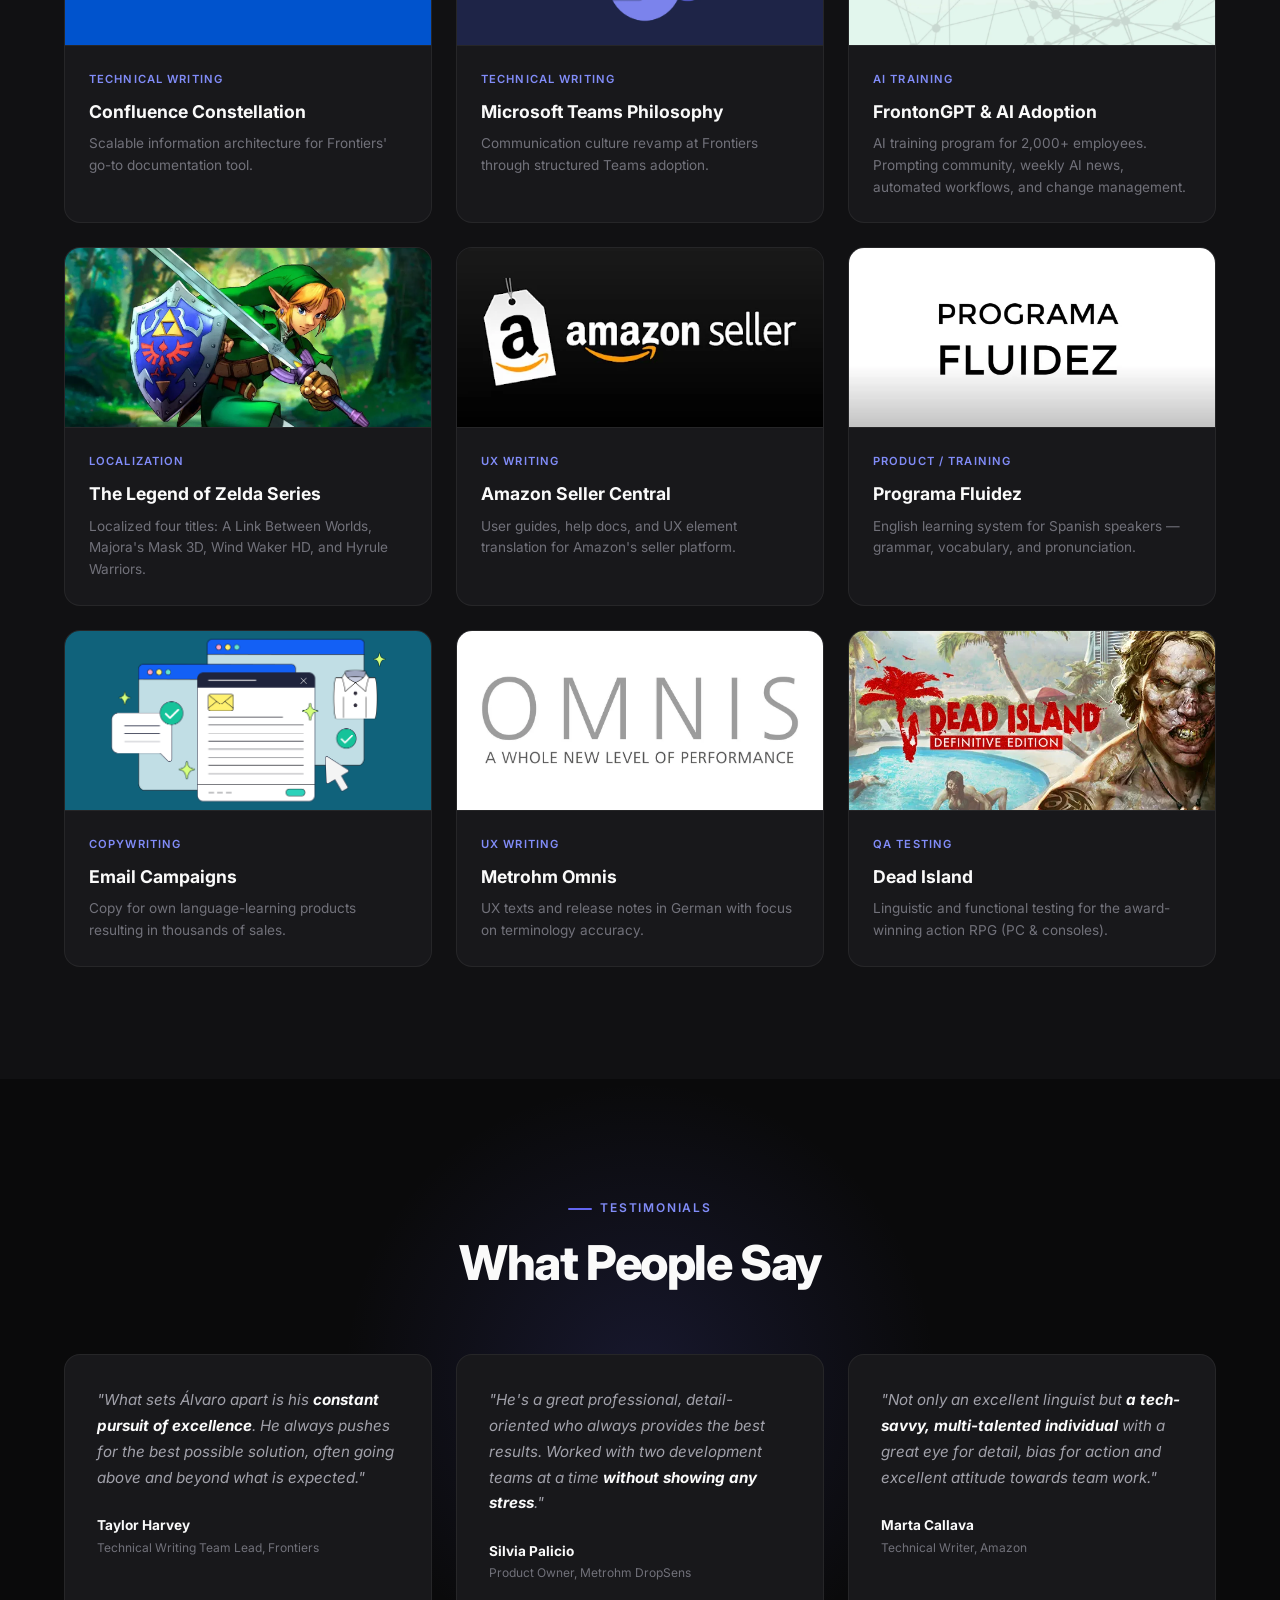
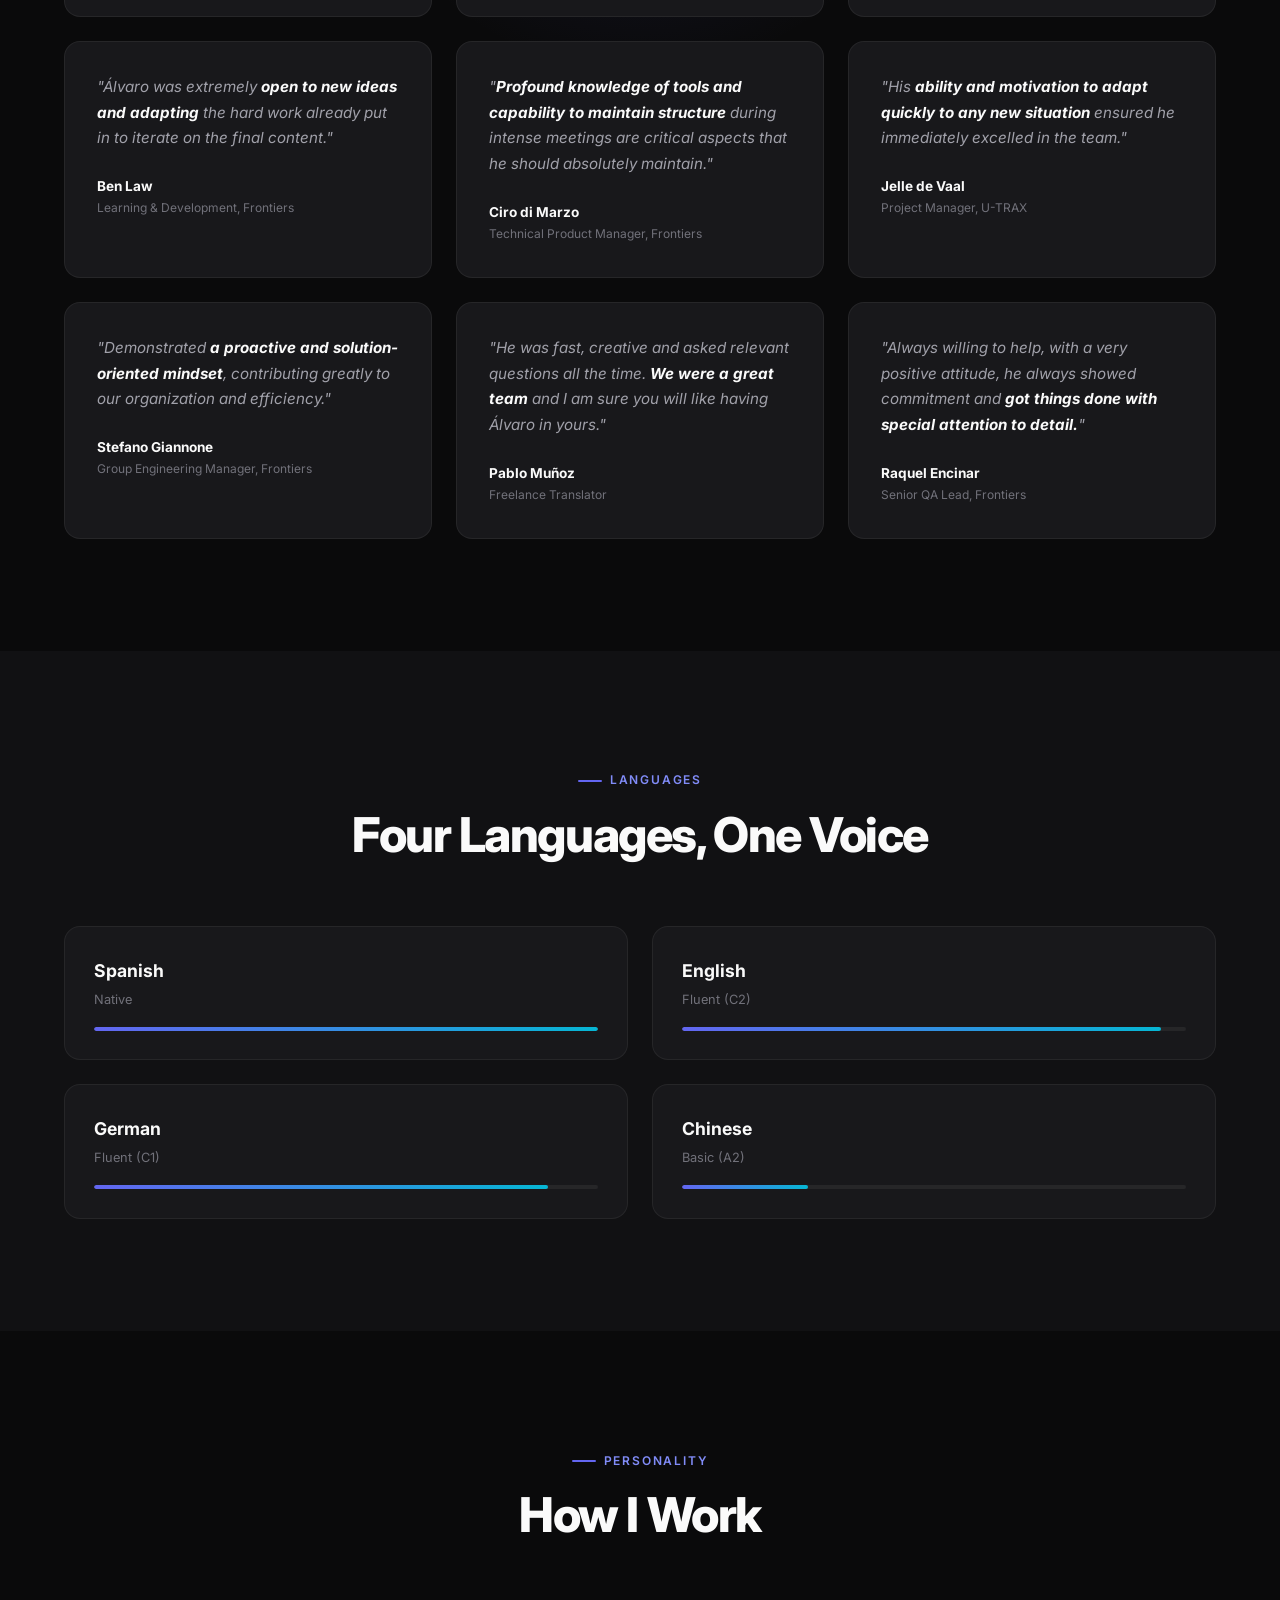
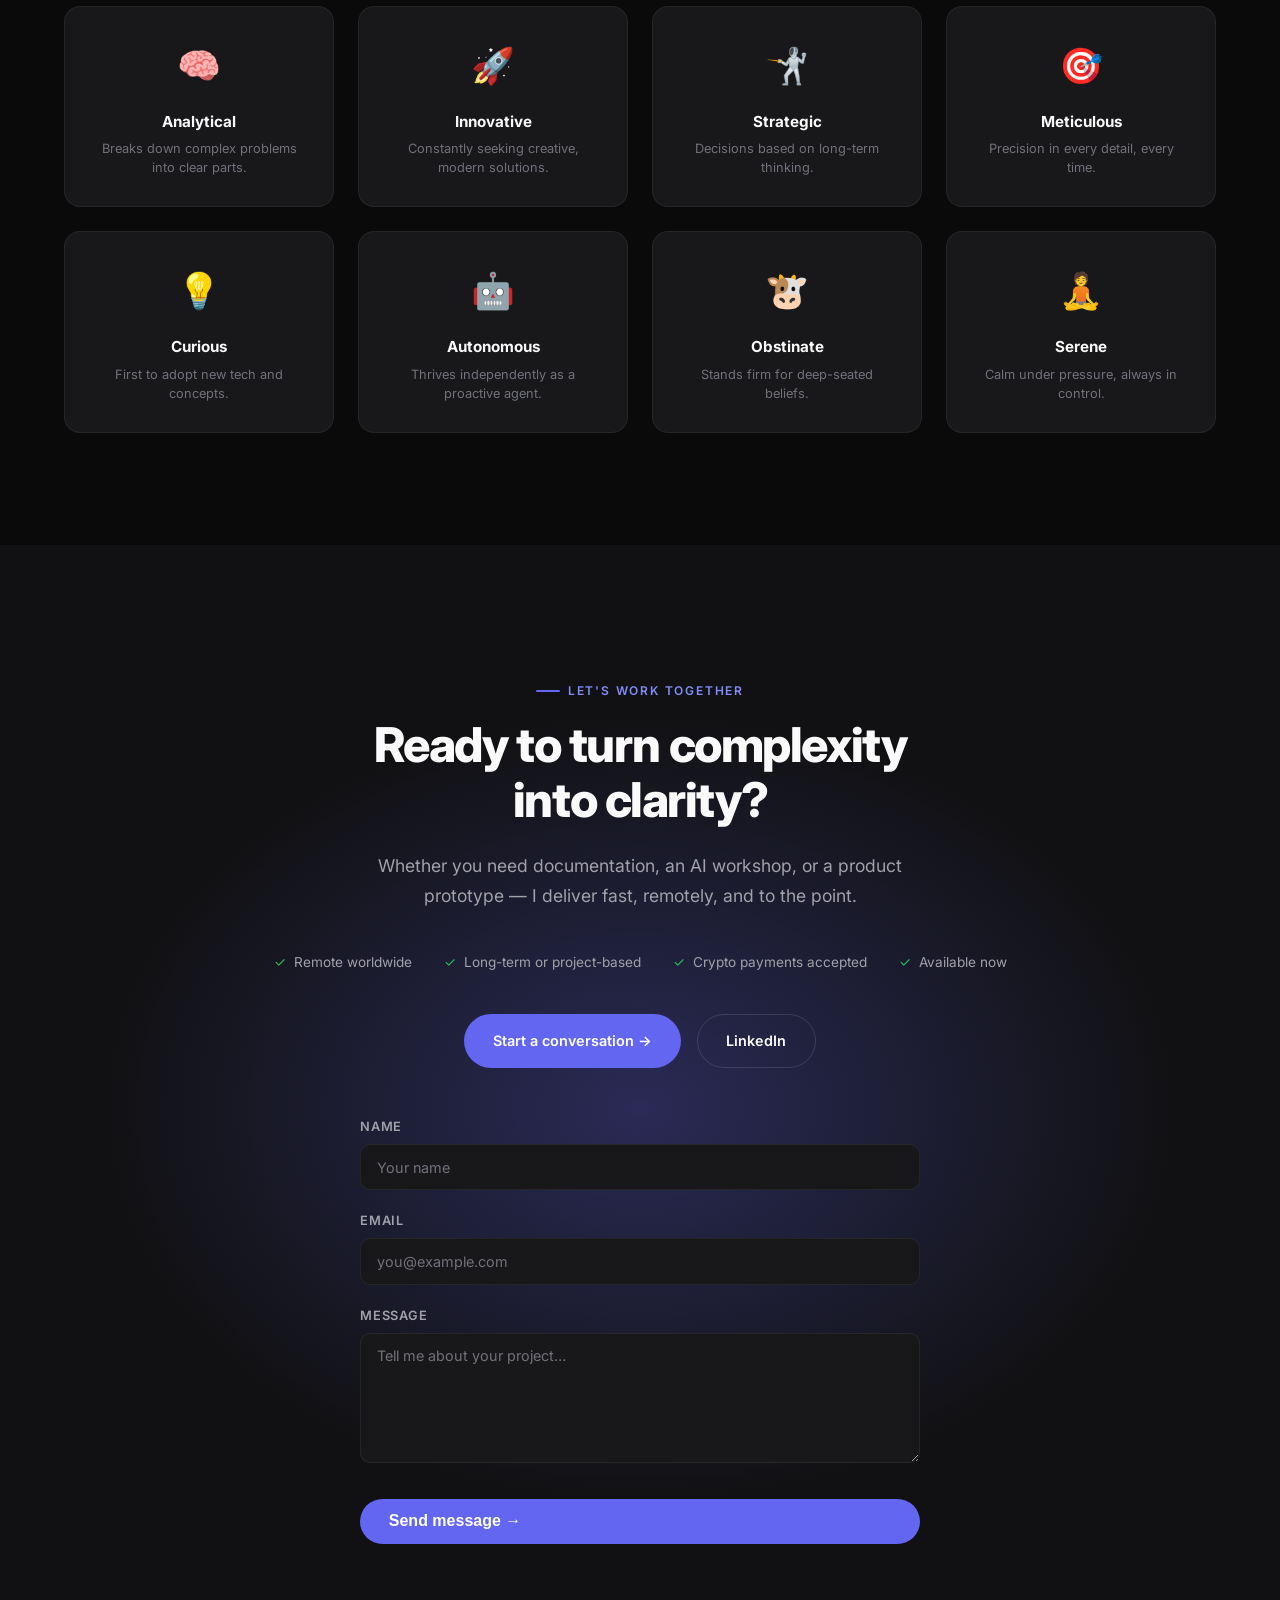
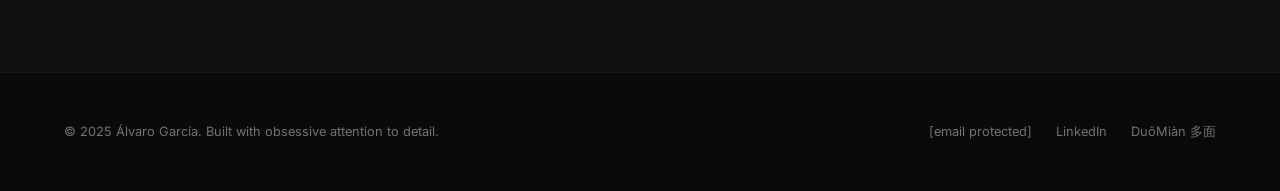
==== commit 575dcb4b: "Products: add quiet status line to Performance Compass (Confidential · no public access) Co-authored" ====
--- a/index.html
+++ b/index.html
@@ -1689,6 +1689,7 @@
                     <span class="tag">Workday</span>
                     <span class="tag">Azure/Entra</span>
                 </div>
+                <span class="product-card__link" style="opacity:0.6; cursor:default">Confidential &middot; no public access</span>
             </div>
         </div>
     </div>
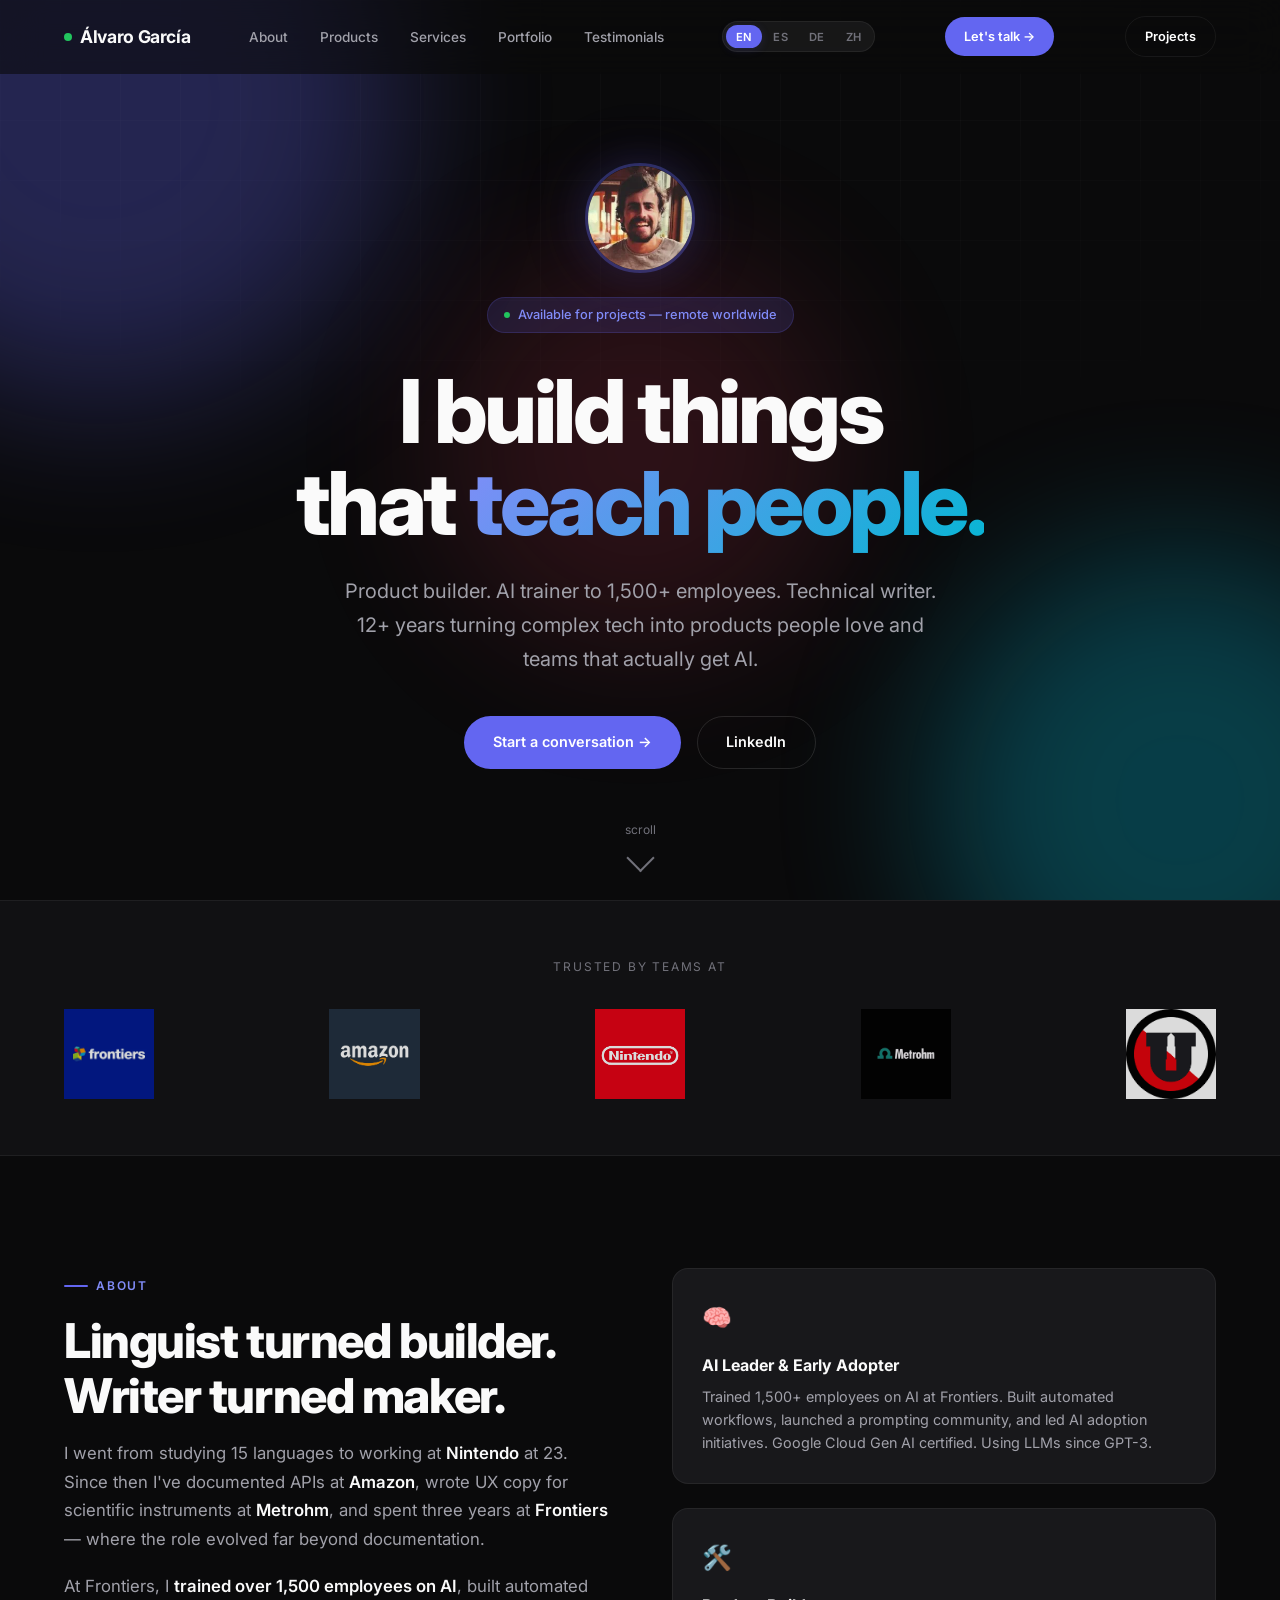
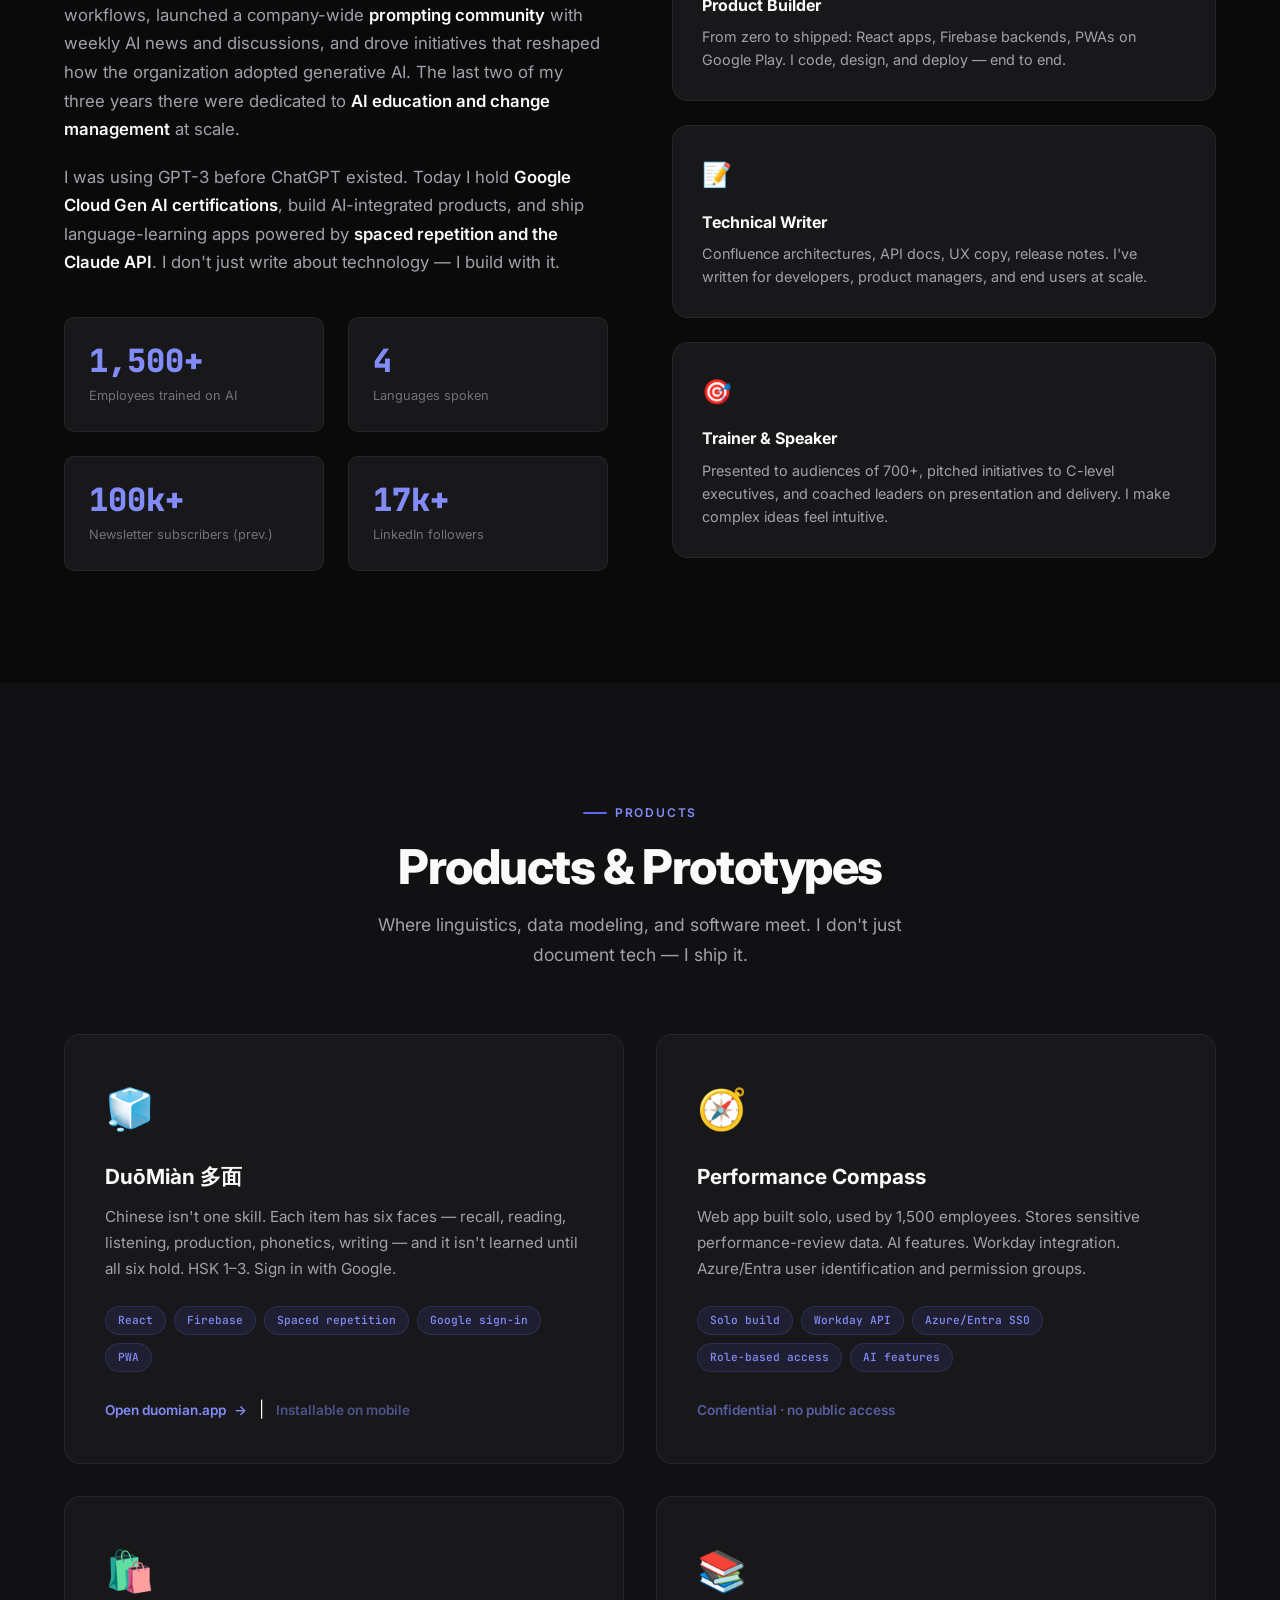
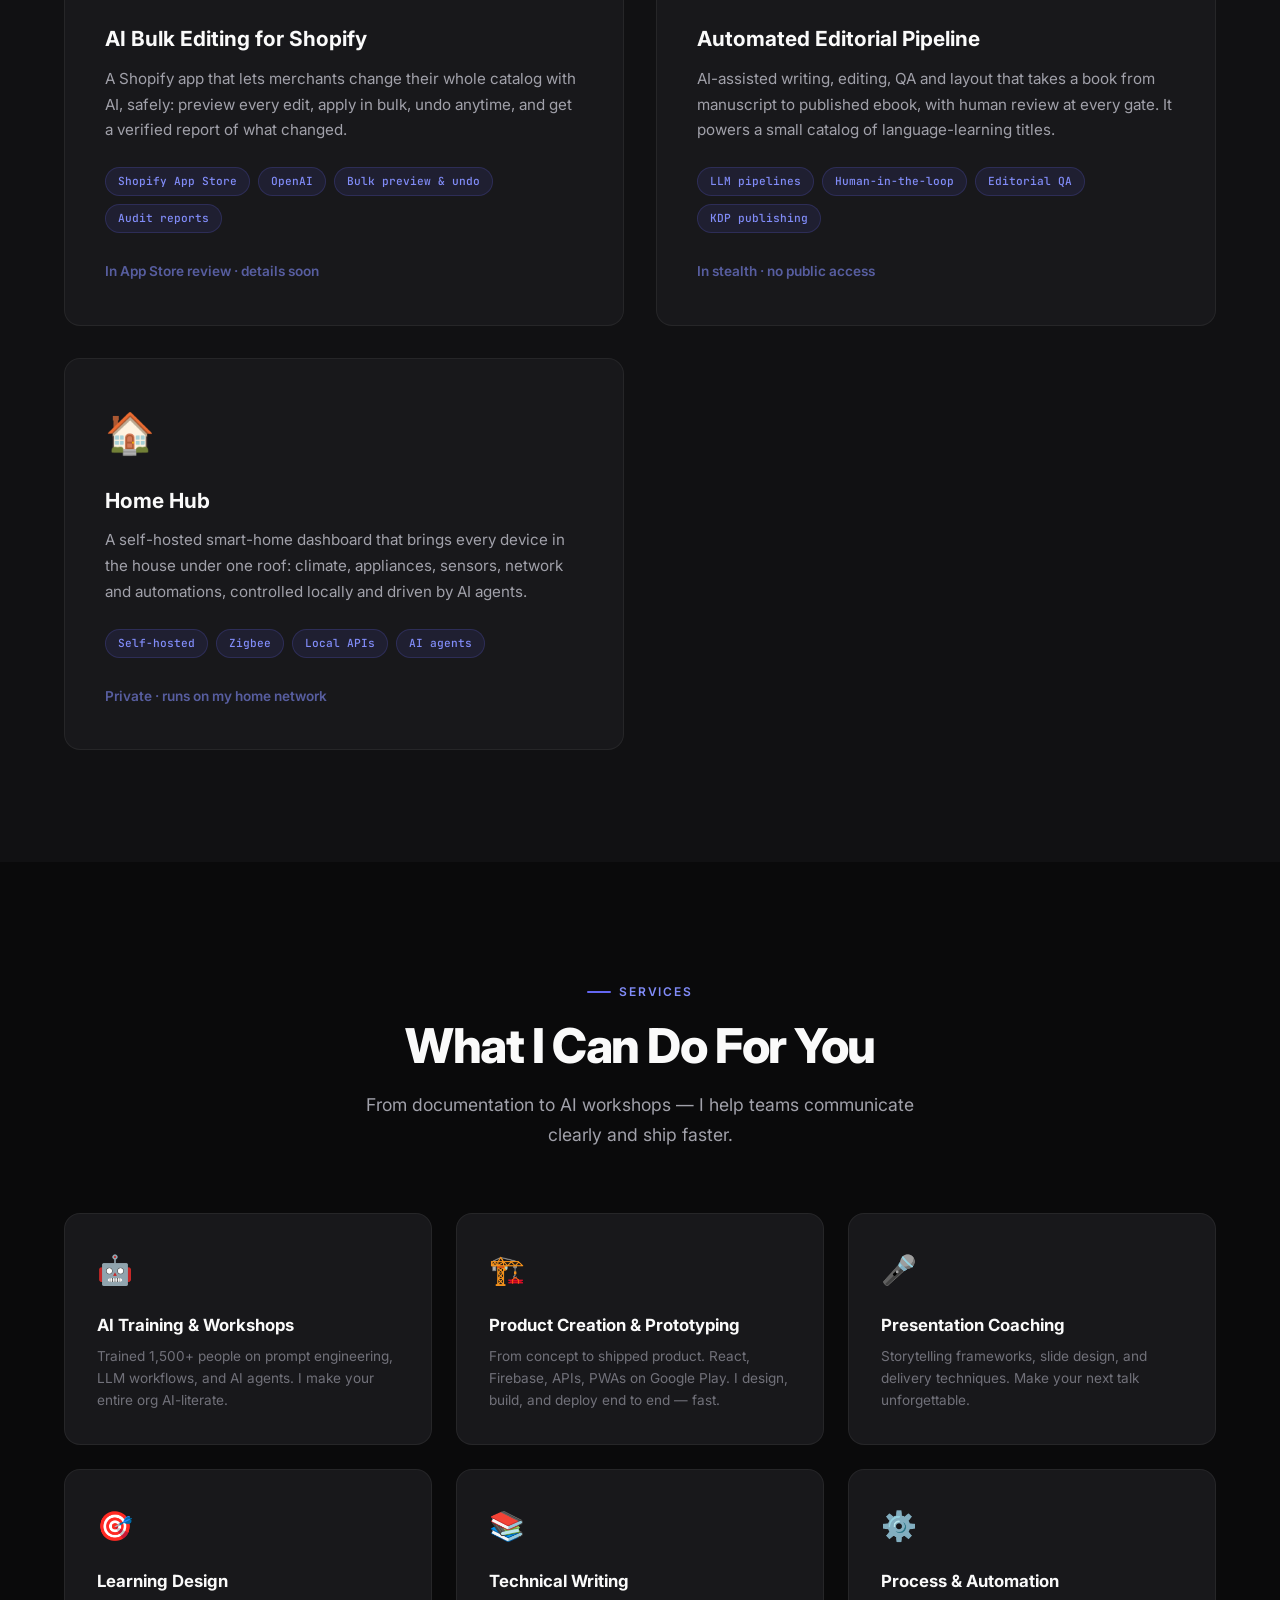
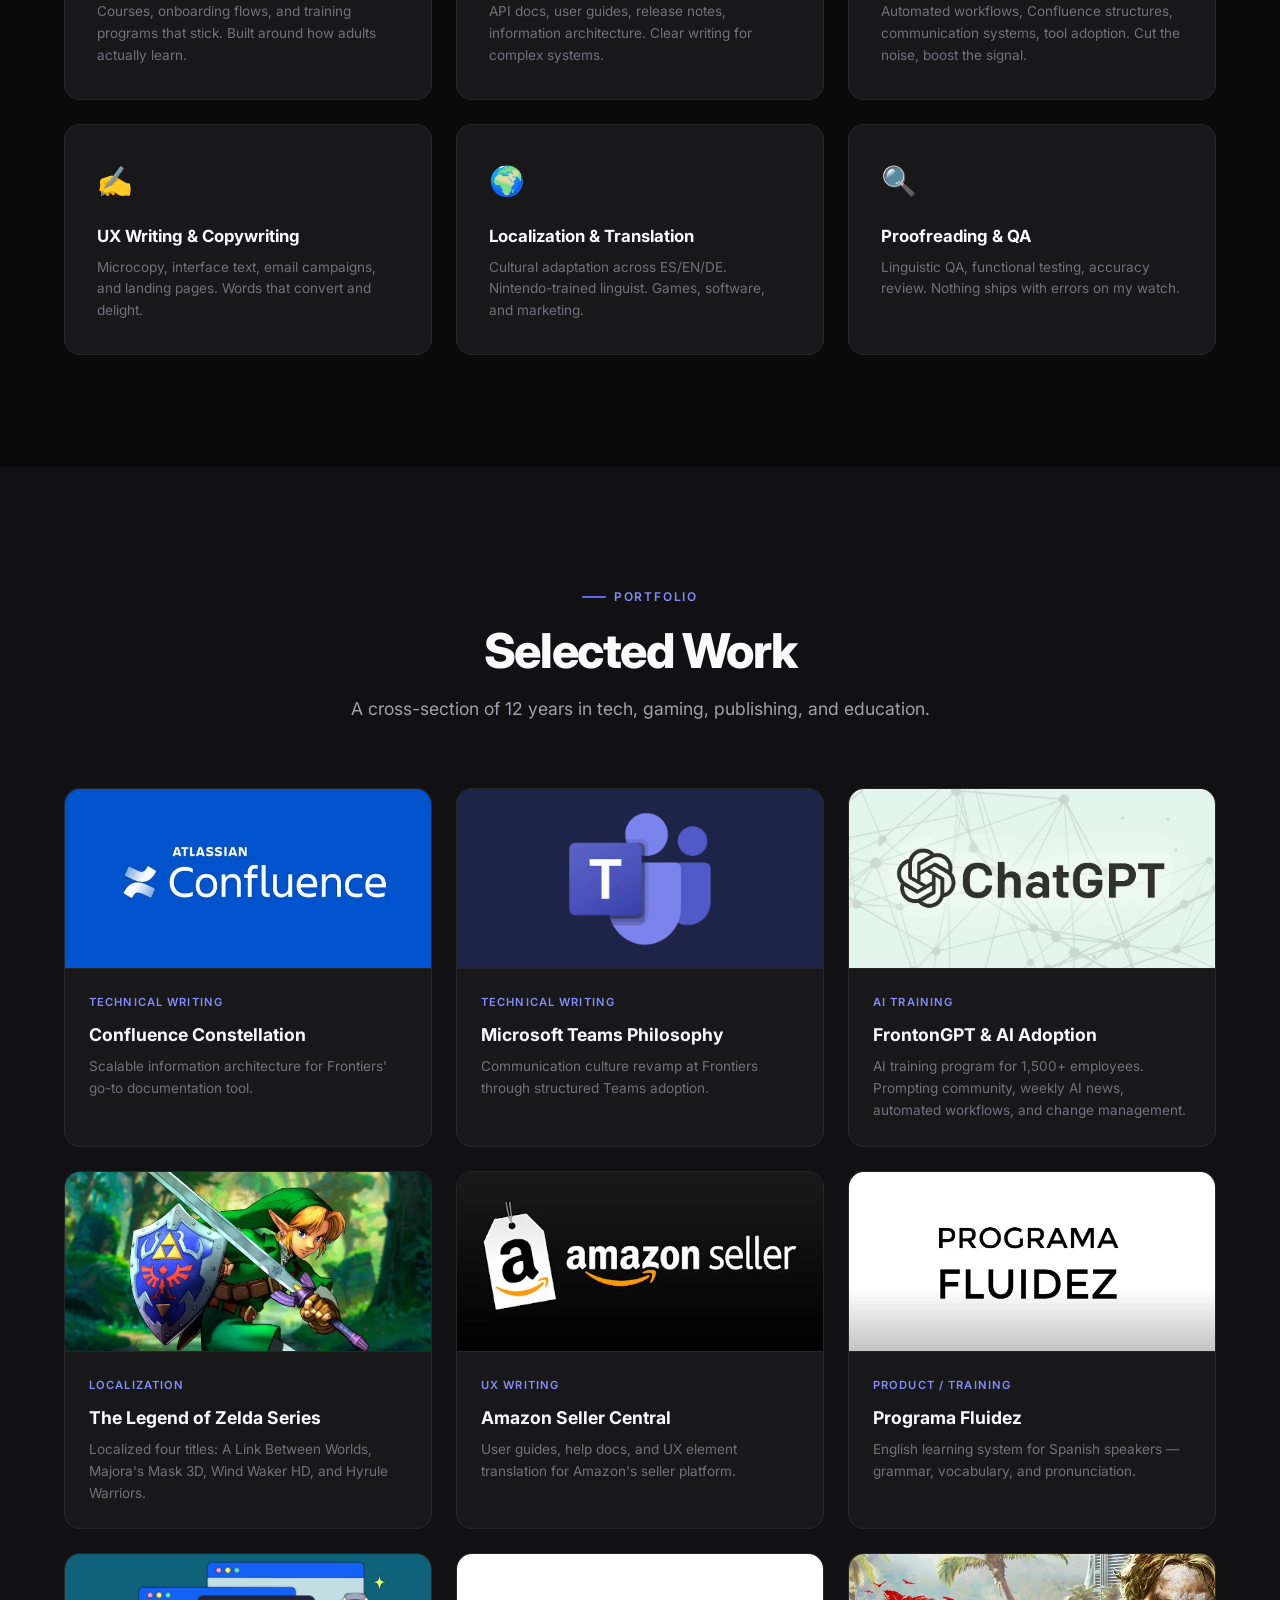
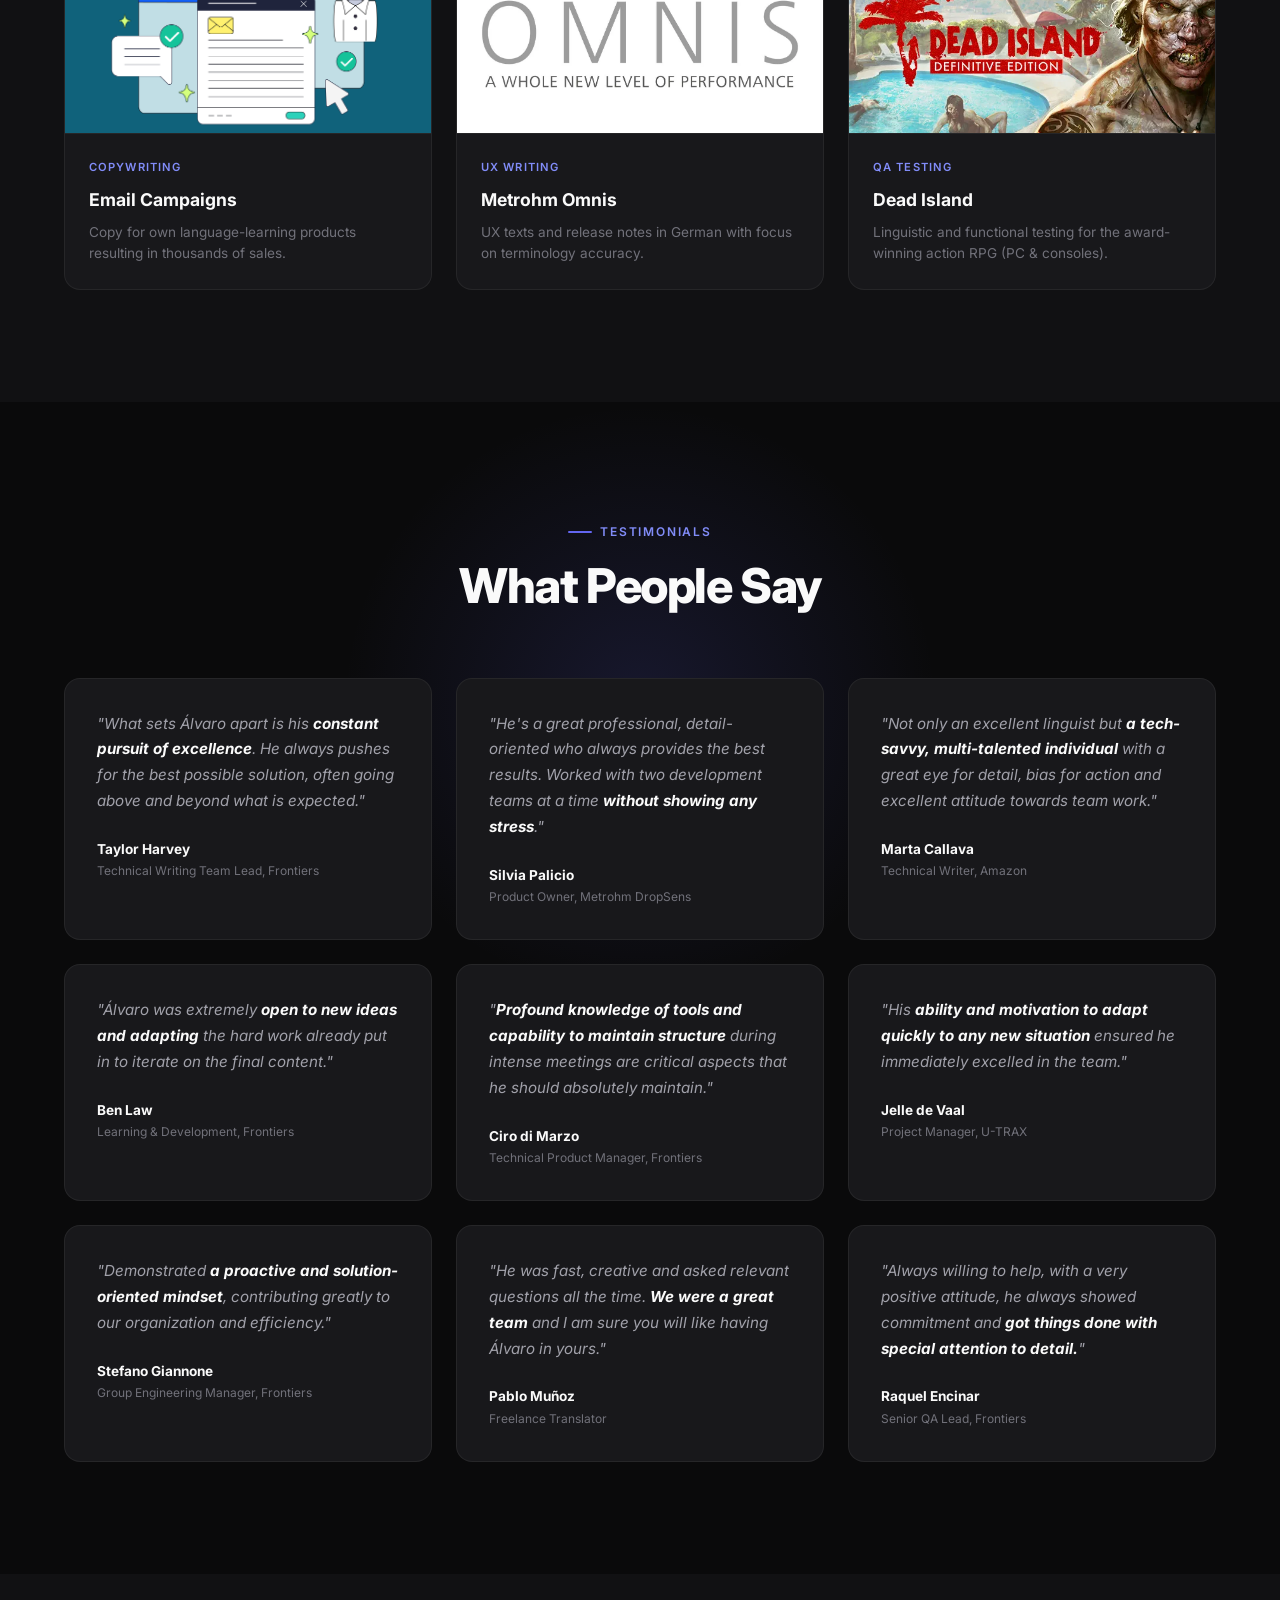
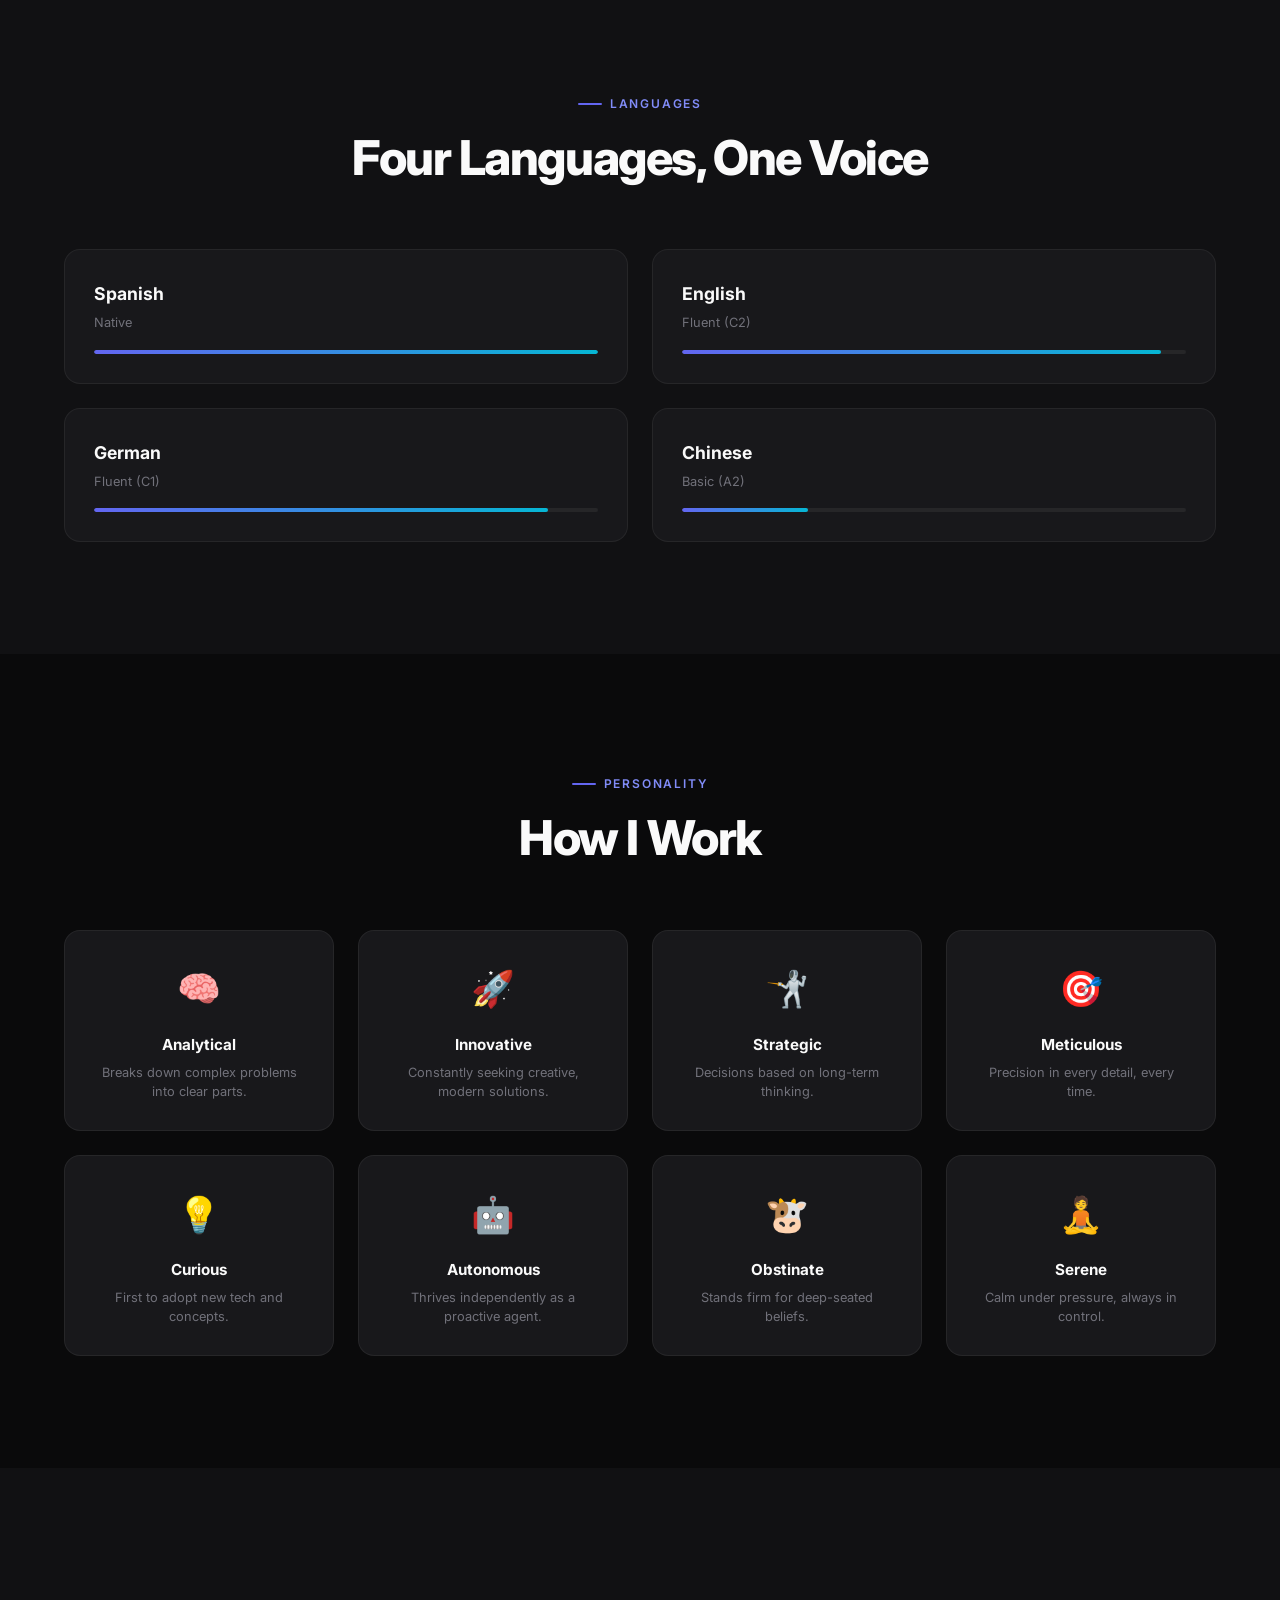
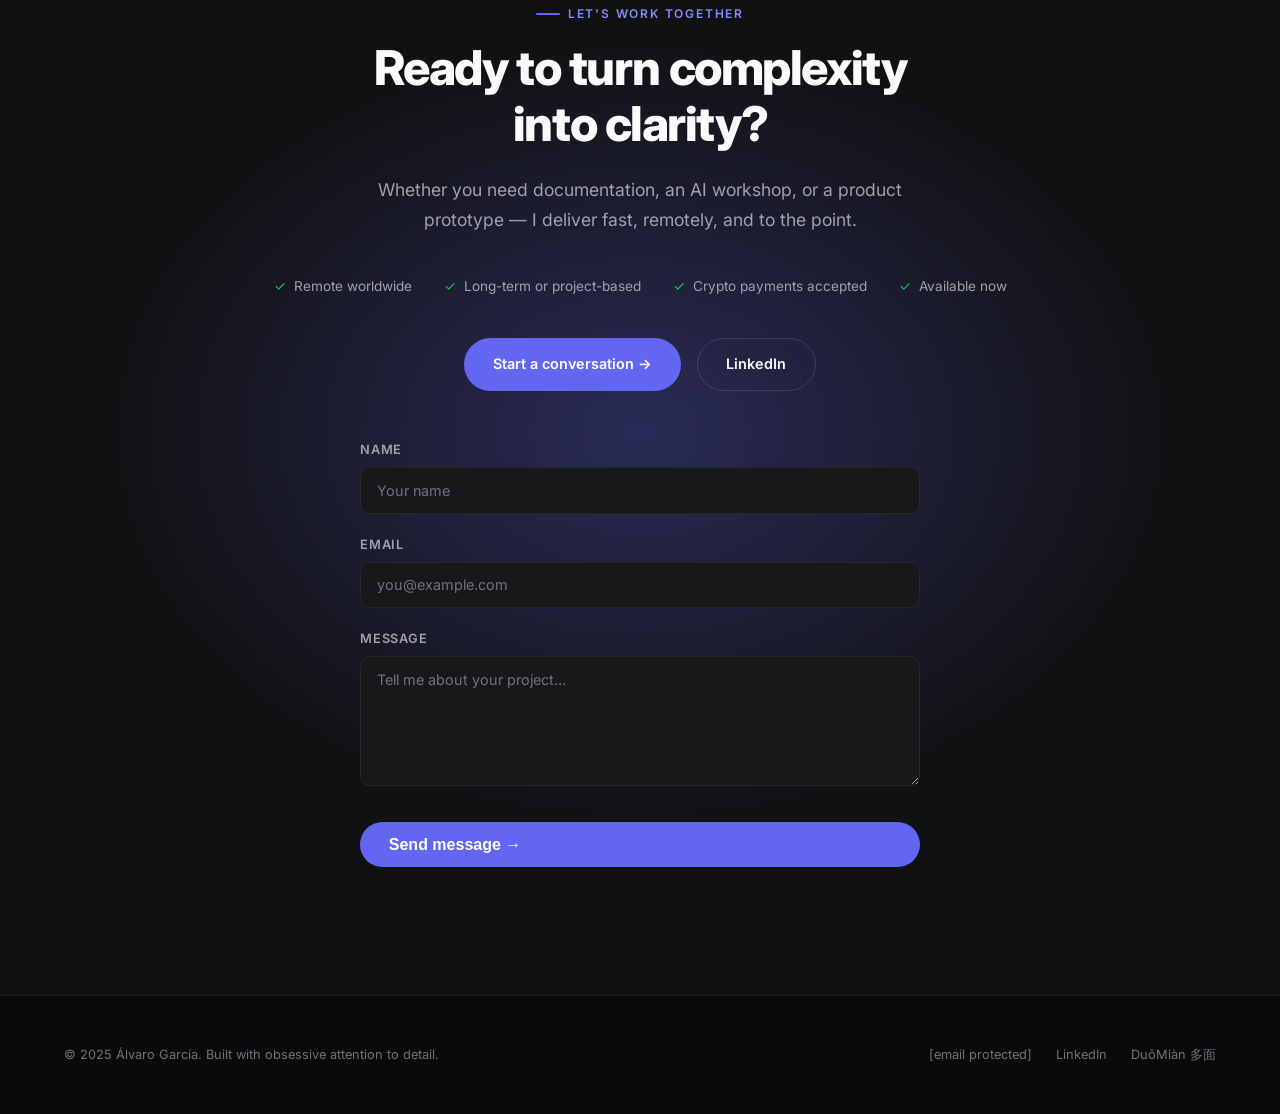
==== commit 4e3d7d2a: "Add Products & Prototypes cards, align figures and tags" ====
--- a/index.html
+++ b/index.html
@@ -4,7 +4,7 @@
     <meta charset="UTF-8">
     <meta name="viewport" content="width=device-width, initial-scale=1.0">
     <title>Álvaro García — Builder, Writer, AI Early Adopter</title>
-    <meta name="description" content="Álvaro García: Product builder, AI trainer (2,000+ employees), and technical writer. 12+ years turning complexity into clarity across tech, gaming, and publishing.">
+    <meta name="description" content="Álvaro García: Product builder, AI trainer (1,500+ employees), and technical writer. 12+ years turning complexity into clarity across tech, gaming, and publishing.">
     <meta name="keywords" content="technical writer, AI trainer, product builder, language learning apps, software documentation, blockchain, instructional design, localization, DuōMiàn 多面">
     <meta name="author" content="Álvaro García">
     <meta name="robots" content="index, follow">
@@ -37,7 +37,7 @@
       "url": "https://alvaroga.com",
       "image": "https://alvaroga.com/alvaro.jpg",
       "jobTitle": "Product Builder, Technical Writer & AI Trainer",
-      "description": "Product builder, AI trainer (2,000+ employees), and technical writer. 12+ years turning complexity into clarity across tech, gaming, and publishing.",
+      "description": "Product builder, AI trainer (1,500+ employees), and technical writer. 12+ years turning complexity into clarity across tech, gaming, and publishing.",
       "sameAs": [
         "https://www.linkedin.com/in/alvarogarciabarbon"
       ],
@@ -1559,7 +1559,7 @@
             <span data-i18n="hero_badge">Available for projects &mdash; remote worldwide</span>
         </div>
         <h1 data-i18n="hero_h1">I build things<br>that <span class="gradient-text">teach people.</span></h1>
-        <p class="hero__sub" data-i18n="hero_sub">Product builder. AI trainer to 2,000+ employees. Technical writer. 12+ years turning complex tech into products people love and teams that actually get AI.</p>
+        <p class="hero__sub" data-i18n="hero_sub">Product builder. AI trainer to 1,500+ employees. Technical writer. 12+ years turning complex tech into products people love and teams that actually get AI.</p>
         <div class="hero__buttons">
             <a href="/cdn-cgi/l/email-protection#6d05080101022d0c011b0c1f020a0c430e0200" class="btn btn--primary" data-i18n="hero_cta">Start a conversation &rarr;</a>
             <a href="https://www.linkedin.com/in/alvarogarciabarbon" target="_blank" rel="noopener" class="btn btn--secondary">LinkedIn</a>
@@ -1597,15 +1597,15 @@
                 <div class="section-tag" data-i18n="nav_about">About</div>
                 <h2 class="section-title" data-i18n="about_title">Linguist turned builder.<br>Writer turned maker.</h2>
                 <p data-i18n="about_p1">I went from studying 15 languages to working at <strong>Nintendo</strong> at 23. Since then I've documented APIs at <strong>Amazon</strong>, wrote UX copy for scientific instruments at <strong>Metrohm</strong>, and spent three years at <strong>Frontiers</strong> &mdash; where the role evolved far beyond documentation.</p>
-                <p data-i18n="about_p2">At Frontiers, I <strong>trained over 2,000 employees on AI</strong>, built automated workflows, launched a company-wide <strong>prompting community</strong> with weekly AI news and discussions, and drove initiatives that reshaped how the organization adopted generative AI. The last two of my three years there were dedicated to <strong>AI education and change management</strong> at scale.</p>
+                <p data-i18n="about_p2">At Frontiers, I <strong>trained over 1,500 employees on AI</strong>, built automated workflows, launched a company-wide <strong>prompting community</strong> with weekly AI news and discussions, and drove initiatives that reshaped how the organization adopted generative AI. The last two of my three years there were dedicated to <strong>AI education and change management</strong> at scale.</p>
                 <p data-i18n="about_p3">I was using GPT-3 before ChatGPT existed. Today I hold <strong>Google Cloud Gen AI certifications</strong>, build AI-integrated products, and ship language-learning apps powered by <strong>spaced repetition and the Claude API</strong>. I don't just write about technology &mdash; I build with it.</p>
                 <div class="about__stats stagger-children">
                     <div class="stat-card">
-                        <div class="stat-card__number">2,000+</div>
+                        <div class="stat-card__number">1,500+</div>
                         <div class="stat-card__label" data-i18n="stat1_label">Employees trained on AI</div>
                     </div>
                     <div class="stat-card">
-                        <div class="stat-card__number">6</div>
+                        <div class="stat-card__number">4</div>
                         <div class="stat-card__label" data-i18n="stat2_label">Languages spoken</div>
                     </div>
                     <div class="stat-card">
@@ -1622,7 +1622,7 @@
                 <div class="highlight-card">
                     <div class="highlight-card__icon">&#x1F9E0;</div>
                     <div class="highlight-card__title" data-i18n="hl1_title">AI Leader &amp; Early Adopter</div>
-                    <div class="highlight-card__desc" data-i18n="hl1_desc">Trained 2,000+ employees on AI at Frontiers. Built automated workflows, launched a prompting community, and led AI adoption initiatives. Google Cloud Gen AI certified. Using LLMs since GPT-3.</div>
+                    <div class="highlight-card__desc" data-i18n="hl1_desc">Trained 1,500+ employees on AI at Frontiers. Built automated workflows, launched a prompting community, and led AI adoption initiatives. Google Cloud Gen AI certified. Using LLMs since GPT-3.</div>
                 </div>
                 <div class="highlight-card">
                     <div class="highlight-card__icon">&#x1F6E0;&#xFE0F;</div>
@@ -1660,6 +1660,10 @@
                 <div class="product-card__title" data-i18n="hanzi_title">DuōMiàn 多面</div>
                 <p class="product-card__desc" data-i18n="hanzi_desc">Chinese isn't one skill. Each item has six faces — recall, reading, listening, production, phonetics, writing — and it isn't learned until all six hold. HSK 1&ndash;3. Sign in with Google.</p>
                 <div class="product-card__tags">
+                    <span class="tag">React</span>
+                    <span class="tag">Firebase</span>
+                    <span class="tag">Spaced repetition</span>
+                    <span class="tag">Google sign-in</span>
                     <span class="tag">PWA</span>
                 </div>
                 <a href="https://duomian.app" target="_blank" rel="noopener" class="product-card__link">
@@ -1685,11 +1689,49 @@
                 <div class="product-card__title" data-i18n="pc_title">Performance Compass</div>
                 <p class="product-card__desc" data-i18n="pc_desc">Web app built solo, used by 1,500 employees. Stores sensitive performance-review data. AI features. Workday integration. Azure/Entra user identification and permission groups.</p>
                 <div class="product-card__tags">
+                    <span class="tag">Solo build</span>
+                    <span class="tag">Workday API</span>
+                    <span class="tag">Azure/Entra SSO</span>
+                    <span class="tag">Role-based access</span>
                     <span class="tag">AI features</span>
-                    <span class="tag">Workday</span>
-                    <span class="tag">Azure/Entra</span>
                 </div>
                 <span class="product-card__link" style="opacity:0.6; cursor:default">Confidential &middot; no public access</span>
+            </div>
+            <div class="product-card reveal reveal-delay-2">
+                <div class="product-card__emoji">🛍️</div>
+                <div class="product-card__title" data-i18n="shopbulk_title">AI Bulk Editing for Shopify</div>
+                <p class="product-card__desc" data-i18n="shopbulk_desc">A Shopify app that lets merchants change their whole catalog with AI, safely: preview every edit, apply in bulk, undo anytime, and get a verified report of what changed.</p>
+                <div class="product-card__tags">
+                    <span class="tag">Shopify App Store</span>
+                    <span class="tag">OpenAI</span>
+                    <span class="tag">Bulk preview &amp; undo</span>
+                    <span class="tag">Audit reports</span>
+                </div>
+                <span class="product-card__link" style="opacity:0.6; cursor:default" data-i18n="shopbulk_link">In App Store review &middot; details soon</span>
+            </div>
+            <div class="product-card reveal reveal-delay-2">
+                <div class="product-card__emoji">📚</div>
+                <div class="product-card__title" data-i18n="edpipe_title">Automated Editorial Pipeline</div>
+                <p class="product-card__desc" data-i18n="edpipe_desc">AI-assisted writing, editing, QA and layout that takes a book from manuscript to published ebook, with human review at every gate. It powers a small catalog of language-learning titles.</p>
+                <div class="product-card__tags">
+                    <span class="tag">LLM pipelines</span>
+                    <span class="tag">Human-in-the-loop</span>
+                    <span class="tag">Editorial QA</span>
+                    <span class="tag">KDP publishing</span>
+                </div>
+                <span class="product-card__link" style="opacity:0.6; cursor:default" data-i18n="edpipe_link">In stealth &middot; no public access</span>
+            </div>
+            <div class="product-card reveal reveal-delay-2">
+                <div class="product-card__emoji">🏠</div>
+                <div class="product-card__title" data-i18n="homehub_title">Home Hub</div>
+                <p class="product-card__desc" data-i18n="homehub_desc">A self-hosted smart-home dashboard that brings every device in the house under one roof: climate, appliances, sensors, network and automations, controlled locally and driven by AI agents.</p>
+                <div class="product-card__tags">
+                    <span class="tag">Self-hosted</span>
+                    <span class="tag">Zigbee</span>
+                    <span class="tag">Local APIs</span>
+                    <span class="tag">AI agents</span>
+                </div>
+                <span class="product-card__link" style="opacity:0.6; cursor:default" data-i18n="homehub_link">Private &middot; runs on my home network</span>
             </div>
         </div>
     </div>
@@ -1709,7 +1751,7 @@
             <div class="service-card">
                 <div class="service-card__icon">&#x1F916;</div>
                 <div class="service-card__title" data-i18n="svc1_t">AI Training &amp; Workshops</div>
-                <p class="service-card__desc" data-i18n="svc1_d">Trained 2,000+ people on prompt engineering, LLM workflows, and AI agents. I make your entire org AI-literate.</p>
+                <p class="service-card__desc" data-i18n="svc1_d">Trained 1,500+ people on prompt engineering, LLM workflows, and AI agents. I make your entire org AI-literate.</p>
             </div>
             <div class="service-card">
                 <div class="service-card__icon">&#x1F3D7;&#xFE0F;</div>
@@ -1793,7 +1835,7 @@
                 <div class="portfolio-card__body">
                     <div class="portfolio-card__category" data-i18n="pf3_cat">AI Training</div>
                     <div class="portfolio-card__title">FrontonGPT &amp; AI Adoption</div>
-                    <p class="portfolio-card__desc" data-i18n="pf3_d">AI training program for 2,000+ employees. Prompting community, weekly AI news, automated workflows, and change management.</p>
+                    <p class="portfolio-card__desc" data-i18n="pf3_d">AI training program for 1,500+ employees. Prompting community, weekly AI news, automated workflows, and change management.</p>
                 </div>
             </div>
             <div class="portfolio-card">
@@ -2211,20 +2253,20 @@
     nav_cta: "Let's talk",
     hero_badge: "Available for projects &mdash; remote worldwide",
     hero_h1: 'I build things<br>that <span class="gradient-text">teach people.</span>',
-    hero_sub: "Product builder. AI trainer to 2,000+ employees. Technical writer. 12+ years turning complex tech into products people love and teams that actually get AI.",
+    hero_sub: "Product builder. AI trainer to 1,500+ employees. Technical writer. 12+ years turning complex tech into products people love and teams that actually get AI.",
     hero_cta: "Start a conversation &rarr;",
     hero_scroll: "scroll",
     marquee_label: "Trusted by teams at",
     about_title: "Linguist turned builder.<br>Writer turned maker.",
     about_p1: 'I went from studying 15 languages to working at <strong>Nintendo</strong> at 23. Since then I\'ve documented APIs at <strong>Amazon</strong>, wrote UX copy for scientific instruments at <strong>Metrohm</strong>, and spent three years at <strong>Frontiers</strong> &mdash; where the role evolved far beyond documentation.',
-    about_p2: 'At Frontiers, I <strong>trained over 2,000 employees on AI</strong>, built automated workflows, launched a company-wide <strong>prompting community</strong> with weekly AI news and discussions, and drove initiatives that reshaped how the organization adopted generative AI. The last two of my three years there were dedicated to <strong>AI education and change management</strong> at scale.',
+    about_p2: 'At Frontiers, I <strong>trained over 1,500 employees on AI</strong>, built automated workflows, launched a company-wide <strong>prompting community</strong> with weekly AI news and discussions, and drove initiatives that reshaped how the organization adopted generative AI. The last two of my three years there were dedicated to <strong>AI education and change management</strong> at scale.',
     about_p3: 'I was using GPT-3 before ChatGPT existed. Today I hold <strong>Google Cloud Gen AI certifications</strong>, build AI-integrated products, and ship language-learning apps powered by <strong>spaced repetition and the Claude API</strong>. I don\'t just write about technology &mdash; I build with it.',
     stat1_label: "Employees trained on AI",
     stat2_label: "Languages spoken",
     stat3_label: "Newsletter subscribers (prev.)",
     stat4_label: "LinkedIn followers",
     hl1_title: "AI Leader &amp; Early Adopter",
-    hl1_desc: "Trained 2,000+ employees on AI at Frontiers. Built automated workflows, launched a prompting community, and led AI adoption initiatives. Google Cloud Gen AI certified. Using LLMs since GPT-3.",
+    hl1_desc: "Trained 1,500+ employees on AI at Frontiers. Built automated workflows, launched a prompting community, and led AI adoption initiatives. Google Cloud Gen AI certified. Using LLMs since GPT-3.",
     hl2_title: "Product Builder",
     hl2_desc: "From zero to shipped: React apps, Firebase backends, PWAs on Google Play. I code, design, and deploy &mdash; end to end.",
     hl3_title: "Technical Writer",
@@ -2244,11 +2286,20 @@
     swarm_desc: "A multi-agent orchestration prototype that turns a natural-language goal into a structured AI company with roles, sequencing, review loops, and deliverables. I built it to explore how teams of specialized agents can collaborate more like an editorial room than a single chatbot.",
     pc_title: "Performance Compass",
     pc_desc: "Web app built solo, used by 1,500 employees. Stores sensitive performance-review data. AI features. Workday integration. Azure/Entra user identification and permission groups.",
+    shopbulk_title: "AI Bulk Editing for Shopify",
+    shopbulk_desc: "A Shopify app that lets merchants change their whole catalog with AI, safely: preview every edit, apply in bulk, undo anytime, and get a verified report of what changed.",
+    shopbulk_link: "In App Store review &middot; details soon",
+    edpipe_title: "Automated Editorial Pipeline",
+    edpipe_desc: "AI-assisted writing, editing, QA and layout that takes a book from manuscript to published ebook, with human review at every gate. It powers a small catalog of language-learning titles.",
+    edpipe_link: "In stealth &middot; no public access",
+    homehub_title: "Home Hub",
+    homehub_desc: "A self-hosted smart-home dashboard that brings every device in the house under one roof: climate, appliances, sensors, network and automations, controlled locally and driven by AI agents.",
+    homehub_link: "Private &middot; runs on my home network",
     lando_title: "LanDo",
     lando_desc: "An L&amp;D-focused concept for turning learning goals into clearer training flows, enablement materials, and guided practice. It sits at the intersection of instructional design, AI assistance, and practical workplace education.",
     services_title: "What I Can Do For You",
     services_sub: "From documentation to AI workshops &mdash; I help teams communicate clearly and ship faster.",
-    svc1_t: "AI Training &amp; Workshops", svc1_d: "Trained 2,000+ people on prompt engineering, LLM workflows, and AI agents. I make your entire org AI-literate.",
+    svc1_t: "AI Training &amp; Workshops", svc1_d: "Trained 1,500+ people on prompt engineering, LLM workflows, and AI agents. I make your entire org AI-literate.",
     svc2_t: "Product Creation &amp; Prototyping", svc2_d: "From concept to shipped product. React, Firebase, APIs, PWAs on Google Play. I design, build, and deploy end to end &mdash; fast.",
     svc3_t: "Presentation Coaching", svc3_d: "Storytelling frameworks, slide design, and delivery techniques. Make your next talk unforgettable.",
     svc4_t: "Learning Design", svc4_d: "Courses, onboarding flows, and training programs that stick. Built around how adults actually learn.",
@@ -2261,7 +2312,7 @@
     portfolio_sub: "A cross-section of 12 years in tech, gaming, publishing, and education.",
     pf1_cat: "Technical Writing", pf1_d: "Scalable information architecture for Frontiers' go-to documentation tool.",
     pf2_cat: "Technical Writing", pf2_d: "Communication culture revamp at Frontiers through structured Teams adoption.",
-    pf3_cat: "AI Training", pf3_d: "AI training program for 2,000+ employees. Prompting community, weekly AI news, automated workflows, and change management.",
+    pf3_cat: "AI Training", pf3_d: "AI training program for 1,500+ employees. Prompting community, weekly AI news, automated workflows, and change management.",
     pf4_cat: "Localization", pf4_d: "Localized four titles: A Link Between Worlds, Majora's Mask 3D, Wind Waker HD, and Hyrule Warriors.",
     pf5_cat: "UX Writing", pf5_d: "User guides, help docs, and UX element translation for Amazon's seller platform.",
     pf6_cat: "Product / Training", pf6_d: "English learning system for Spanish speakers &mdash; grammar, vocabulary, and pronunciation.",
@@ -2302,20 +2353,20 @@
     nav_cta: "Hablemos",
     hero_badge: "Disponible para proyectos &mdash; remoto en todo el mundo",
     hero_h1: 'Construyo cosas<br>que <span class="gradient-text">enseñan.</span>',
-    hero_sub: "Constructor de productos. Formador en IA para más de 2.000 empleados. Redactor técnico. Más de 12 años convirtiendo tecnología compleja en productos que enamoran y equipos que realmente entienden la IA.",
+    hero_sub: "Constructor de productos. Formador en IA para más de 1.500 empleados. Redactor técnico. Más de 12 años convirtiendo tecnología compleja en productos que enamoran y equipos que realmente entienden la IA.",
     hero_cta: "Iniciar conversación &rarr;",
     hero_scroll: "scroll",
     marquee_label: "Han confiado en mí equipos de",
     about_title: "De lingüista a constructor.<br>De escritor a creador.",
     about_p1: 'Pasé de estudiar 15 idiomas a trabajar en <strong>Nintendo</strong> con 23 años. Desde entonces he documentado APIs en <strong>Amazon</strong>, escrito UX copy para instrumentos científicos en <strong>Metrohm</strong> y pasado tres años en <strong>Frontiers</strong> &mdash; donde el rol evolucionó mucho más allá de la documentación.',
-    about_p2: 'En Frontiers, <strong>formé a más de 2.000 empleados en IA</strong>, creé flujos automatizados, lancé una <strong>comunidad de prompting</strong> con noticias semanales sobre IA y debates, e impulsé iniciativas que transformaron la adopción de IA generativa en la organización. Los últimos dos de mis tres años allí los dediqué a la <strong>educación en IA y gestión del cambio</strong> a escala.',
+    about_p2: 'En Frontiers, <strong>formé a más de 1.500 empleados en IA</strong>, creé flujos automatizados, lancé una <strong>comunidad de prompting</strong> con noticias semanales sobre IA y debates, e impulsé iniciativas que transformaron la adopción de IA generativa en la organización. Los últimos dos de mis tres años allí los dediqué a la <strong>educación en IA y gestión del cambio</strong> a escala.',
     about_p3: 'Usaba GPT-3 antes de que existiera ChatGPT. Hoy tengo <strong>certificaciones de Google Cloud Gen AI</strong>, construyo productos integrados con IA y publico apps de aprendizaje de idiomas basadas en <strong>repetición espaciada y la API de Claude</strong>. No solo escribo sobre tecnología &mdash; construyo con ella.',
     stat1_label: "Empleados formados en IA",
     stat2_label: "Idiomas hablados",
     stat3_label: "Suscriptores a newsletter (prev.)",
     stat4_label: "Seguidores en LinkedIn",
     hl1_title: "Líder en IA y Early Adopter",
-    hl1_desc: "Formé a más de 2.000 empleados en IA en Frontiers. Creé flujos automatizados, lancé una comunidad de prompting y lideré iniciativas de adopción de IA. Certificado Google Cloud Gen AI. Usando LLMs desde GPT-3.",
+    hl1_desc: "Formé a más de 1.500 empleados en IA en Frontiers. Creé flujos automatizados, lancé una comunidad de prompting y lideré iniciativas de adopción de IA. Certificado Google Cloud Gen AI. Usando LLMs desde GPT-3.",
     hl2_title: "Constructor de productos",
     hl2_desc: "De cero a producción: apps React, backends Firebase, PWAs en Google Play. Programo, diseño y despliego &mdash; de principio a fin.",
     hl3_title: "Redactor técnico",
@@ -2335,11 +2386,20 @@
     swarm_desc: "Un prototipo de orquestación multiagente que convierte un objetivo en lenguaje natural en una empresa de IA estructurada, con roles, secuenciación, bucles de revisión y entregables. Lo construí para explorar cómo equipos de agentes especializados pueden colaborar más como una redacción que como un chatbot único.",
     pc_title: "Performance Compass",
     pc_desc: "Web app built solo, used by 1,500 employees. Stores sensitive performance-review data. AI features. Workday integration. Azure/Entra user identification and permission groups.",
+    shopbulk_title: "Edición masiva con IA para Shopify",
+    shopbulk_desc: "Una app de Shopify para cambiar todo el catálogo con IA de forma segura: previsualiza cada cambio, aplícalo en bloque, deshazlo cuando quieras y recibe un informe verificado de lo que cambió.",
+    shopbulk_link: "En revisión en la App Store &middot; pronto más detalles",
+    edpipe_title: "Pipeline editorial automatizado",
+    edpipe_desc: "Escritura, edición, control de calidad y maquetación asistidos por IA, del manuscrito al ebook publicado, con revisión humana en cada fase. Impulsa un pequeño catálogo de títulos para aprender idiomas.",
+    edpipe_link: "En modo sigilo &middot; sin acceso público",
+    homehub_title: "Home Hub",
+    homehub_desc: "Un panel domótico autoalojado que reúne todos los dispositivos de la casa: clima, electrodomésticos, sensores, red y automatizaciones, con control local y agentes de IA.",
+    homehub_link: "Privado &middot; funciona en mi red doméstica",
     lando_title: "LanDo",
     lando_desc: "Un concepto centrado en L&amp;D para convertir objetivos de aprendizaje en flujos de formación más claros, materiales de enablement y práctica guiada. Se sitúa en la intersección entre diseño instruccional, asistencia con IA y educación práctica en el trabajo.",
     services_title: "Qué puedo hacer por ti",
     services_sub: "De documentación a talleres de IA &mdash; ayudo a equipos a comunicarse mejor y entregar más rápido.",
-    svc1_t: "Formación en IA y talleres", svc1_d: "Formé a más de 2.000 personas en prompt engineering, flujos con LLMs y agentes IA. Hago que toda tu organización domine la IA.",
+    svc1_t: "Formación en IA y talleres", svc1_d: "Formé a más de 1.500 personas en prompt engineering, flujos con LLMs y agentes IA. Hago que toda tu organización domine la IA.",
     svc2_t: "Creación de productos y prototipado", svc2_d: "Del concepto al producto lanzado. React, Firebase, APIs, PWAs en Google Play. Diseño, construyo y despliego de principio a fin &mdash; rápido.",
     svc3_t: "Coaching de presentaciones", svc3_d: "Storytelling, diseño de slides y técnicas de presentación. Haz que tu próxima charla sea inolvidable.",
     svc4_t: "Diseño de aprendizaje", svc4_d: "Cursos, flujos de onboarding y programas de formación efectivos. Diseñados según cómo aprenden los adultos de verdad.",
@@ -2352,7 +2412,7 @@
     portfolio_sub: "Un recorrido por 12 años en tecnología, videojuegos, publicación y educación.",
     pf1_cat: "Redacción técnica", pf1_d: "Arquitectura de información escalable para la herramienta de documentación de referencia en Frontiers.",
     pf2_cat: "Redacción técnica", pf2_d: "Transformación de la cultura de comunicación en Frontiers mediante la adopción estructurada de Teams.",
-    pf3_cat: "Formación en IA", pf3_d: "Programa de formación en IA para más de 2.000 empleados. Comunidad de prompting, noticias semanales de IA, flujos automatizados y gestión del cambio.",
+    pf3_cat: "Formación en IA", pf3_d: "Programa de formación en IA para más de 1.500 empleados. Comunidad de prompting, noticias semanales de IA, flujos automatizados y gestión del cambio.",
     pf4_cat: "Localización", pf4_d: "Localicé cuatro títulos: A Link Between Worlds, Majora's Mask 3D, Wind Waker HD y Hyrule Warriors.",
     pf5_cat: "UX Writing", pf5_d: "Guías de usuario, docs de ayuda y traducción de elementos UX para la plataforma de vendedores de Amazon.",
     pf6_cat: "Producto / Formación", pf6_d: "Sistema de aprendizaje de inglés para hispanohablantes &mdash; gramática, vocabulario y pronunciación.",
@@ -2393,20 +2453,20 @@
     nav_cta: "Kontakt",
     hero_badge: "Verfügbar für Projekte &mdash; weltweit remote",
     hero_h1: 'Ich baue Dinge,<br>die <span class="gradient-text">Menschen lehren.</span>',
-    hero_sub: "Produktentwickler. KI-Trainer für über 2.000 Mitarbeitende. Technical Writer. Über 12 Jahre Erfahrung darin, komplexe Technologie in Produkte zu verwandeln, die begeistern, und Teams, die KI wirklich verstehen.",
+    hero_sub: "Produktentwickler. KI-Trainer für über 1.500 Mitarbeitende. Technical Writer. Über 12 Jahre Erfahrung darin, komplexe Technologie in Produkte zu verwandeln, die begeistern, und Teams, die KI wirklich verstehen.",
     hero_cta: "Gespräch starten &rarr;",
     hero_scroll: "scrollen",
     marquee_label: "Vertraut von Teams bei",
     about_title: "Vom Linguisten zum Builder.<br>Vom Texter zum Macher.",
     about_p1: 'Ich ging vom Studium von 15 Sprachen zu einer Stelle bei <strong>Nintendo</strong> mit 23. Seitdem habe ich APIs bei <strong>Amazon</strong> dokumentiert, UX-Texte für wissenschaftliche Instrumente bei <strong>Metrohm</strong> geschrieben und drei Jahre bei <strong>Frontiers</strong> verbracht &mdash; wo die Rolle weit über Dokumentation hinauswuchs.',
-    about_p2: 'Bei Frontiers habe ich <strong>über 2.000 Mitarbeitende in KI geschult</strong>, automatisierte Workflows aufgebaut, eine unternehmensweite <strong>Prompting-Community</strong> mit wöchentlichen KI-News und Diskussionen gestartet und Initiativen vorangetrieben, die die Einführung generativer KI in der Organisation veränderten. Die letzten zwei meiner drei Jahre dort widmete ich der <strong>KI-Bildung und dem Change Management</strong> im großen Maßstab.',
+    about_p2: 'Bei Frontiers habe ich <strong>über 1.500 Mitarbeitende in KI geschult</strong>, automatisierte Workflows aufgebaut, eine unternehmensweite <strong>Prompting-Community</strong> mit wöchentlichen KI-News und Diskussionen gestartet und Initiativen vorangetrieben, die die Einführung generativer KI in der Organisation veränderten. Die letzten zwei meiner drei Jahre dort widmete ich der <strong>KI-Bildung und dem Change Management</strong> im großen Maßstab.',
     about_p3: 'Ich nutzte GPT-3 noch bevor ChatGPT existierte. Heute besitze ich <strong>Google Cloud Gen AI-Zertifizierungen</strong>, baue KI-integrierte Produkte und veröffentliche Sprachlern-Apps auf Basis von <strong>Spaced Repetition und der Claude API</strong>. Ich schreibe nicht nur über Technologie &mdash; ich baue damit.',
     stat1_label: "Mitarbeitende in KI geschult",
     stat2_label: "Gesprochene Sprachen",
     stat3_label: "Newsletter-Abonnenten (zuvor)",
     stat4_label: "LinkedIn-Follower",
     hl1_title: "KI-Leader &amp; Early Adopter",
-    hl1_desc: "Über 2.000 Mitarbeitende bei Frontiers in KI geschult. Automatisierte Workflows aufgebaut, Prompting-Community gestartet und KI-Adoptionsinitiativen geleitet. Google Cloud Gen AI-zertifiziert. LLMs seit GPT-3.",
+    hl1_desc: "Über 1.500 Mitarbeitende bei Frontiers in KI geschult. Automatisierte Workflows aufgebaut, Prompting-Community gestartet und KI-Adoptionsinitiativen geleitet. Google Cloud Gen AI-zertifiziert. LLMs seit GPT-3.",
     hl2_title: "Produktentwickler",
     hl2_desc: "Von null bis zum Launch: React-Apps, Firebase-Backends, PWAs auf Google Play. Ich programmiere, designe und deploye &mdash; End-to-End.",
     hl3_title: "Technical Writer",
@@ -2430,7 +2490,7 @@
     lando_desc: "Ein L&amp;D-orientiertes Konzept, das Lernziele in klarere Trainingsabläufe, Enablement-Materialien und geführte Praxis übersetzt. Es liegt an der Schnittstelle von Instructional Design, KI-Unterstützung und praxisnaher Weiterbildung im Arbeitskontext.",
     services_title: "Was ich für Sie tun kann",
     services_sub: "Von Dokumentation bis KI-Workshops &mdash; ich helfe Teams, klar zu kommunizieren und schneller zu liefern.",
-    svc1_t: "KI-Training &amp; Workshops", svc1_d: "Über 2.000 Menschen in Prompt Engineering, LLM-Workflows und KI-Agenten geschult. Ich mache Ihre gesamte Organisation KI-kompetent.",
+    svc1_t: "KI-Training &amp; Workshops", svc1_d: "Über 1.500 Menschen in Prompt Engineering, LLM-Workflows und KI-Agenten geschult. Ich mache Ihre gesamte Organisation KI-kompetent.",
     svc2_t: "Produktentwicklung &amp; Prototyping", svc2_d: "Vom Konzept zum fertigen Produkt. React, Firebase, APIs, PWAs auf Google Play. Ich designe, baue und deploye End-to-End &mdash; schnell.",
     svc3_t: "Präsentationscoaching", svc3_d: "Storytelling-Frameworks, Slide-Design und Vortragstechniken. Machen Sie Ihren nächsten Talk unvergesslich.",
     svc4_t: "Lerndesign", svc4_d: "Kurse, Onboarding-Flows und Schulungsprogramme, die hängenbleiben. Konzipiert für echtes Erwachsenenlernen.",
@@ -2443,7 +2503,7 @@
     portfolio_sub: "Ein Querschnitt aus 12 Jahren in Tech, Gaming, Publishing und Bildung.",
     pf1_cat: "Technical Writing", pf1_d: "Skalierbare Informationsarchitektur für das zentrale Dokumentationstool bei Frontiers.",
     pf2_cat: "Technical Writing", pf2_d: "Neugestaltung der Kommunikationskultur bei Frontiers durch strukturierte Teams-Einführung.",
-    pf3_cat: "KI-Training", pf3_d: "KI-Schulungsprogramm für über 2.000 Mitarbeitende. Prompting-Community, wöchentliche KI-News, automatisierte Workflows und Change Management.",
+    pf3_cat: "KI-Training", pf3_d: "KI-Schulungsprogramm für über 1.500 Mitarbeitende. Prompting-Community, wöchentliche KI-News, automatisierte Workflows und Change Management.",
     pf4_cat: "Lokalisierung", pf4_d: "Vier Titel lokalisiert: A Link Between Worlds, Majora's Mask 3D, Wind Waker HD und Hyrule Warriors.",
     pf5_cat: "UX Writing", pf5_d: "Benutzerhandbücher, Hilfedokumente und UX-Übersetzung für Amazons Verkäuferplattform.",
     pf6_cat: "Produkt / Training", pf6_d: "Englisch-Lernsystem für Spanischsprechende &mdash; Grammatik, Wortschatz und Aussprache.",
@@ -2484,20 +2544,20 @@
     nav_cta: "联系我",
     hero_badge: "可接项目 &mdash; 全球远程",
     hero_h1: '我构建<br><span class="gradient-text">教人学习的产品。</span>',
-    hero_sub: "产品构建者。为2,000多名员工提供AI培训。技术写作者。12年以上将复杂技术转化为人们喜爱的产品和真正理解AI的团队的经验。",
+    hero_sub: "产品构建者。为1,500多名员工提供AI培训。技术写作者。12年以上将复杂技术转化为人们喜爱的产品和真正理解AI的团队的经验。",
     hero_cta: "开始对话 &rarr;",
     hero_scroll: "滚动",
     marquee_label: "受到以下团队信赖",
     about_title: "从语言学家到构建者。<br>从写作者到创造者。",
     about_p1: '我从学习15门语言到23岁进入<strong>任天堂</strong>工作。此后，我在<strong>亚马逊</strong>撰写API文档，为<strong>Metrohm</strong>的科学仪器编写UX文案，并在<strong>Frontiers</strong>工作了三年 &mdash; 在那里我的角色远远超越了文档工作。',
-    about_p2: '在Frontiers，我<strong>培训了超过2,000名员工使用AI</strong>，构建了自动化工作流，发起了全公司的<strong>提示词社区</strong>，每周分享AI新闻和讨论，并推动了重塑组织采用生成式AI方式的倡议。在那里的三年中，最后两年我专注于<strong>大规模AI教育和变革管理</strong>。',
+    about_p2: '在Frontiers，我<strong>培训了超过1,500名员工使用AI</strong>，构建了自动化工作流，发起了全公司的<strong>提示词社区</strong>，每周分享AI新闻和讨论，并推动了重塑组织采用生成式AI方式的倡议。在那里的三年中，最后两年我专注于<strong>大规模AI教育和变革管理</strong>。',
     about_p3: '在ChatGPT存在之前，我就已经在使用GPT-3。如今我持有<strong>Google Cloud Gen AI认证</strong>，构建AI集成产品，并发布基于<strong>间隔重复和Claude API</strong>的语言学习应用。我不仅写关于技术的文章 &mdash; 我用技术来构建。',
     stat1_label: "接受AI培训的员工",
     stat2_label: "掌握的语言",
     stat3_label: "新闻通讯订阅者（此前）",
     stat4_label: "LinkedIn关注者",
     hl1_title: "AI领导者和早期采用者",
-    hl1_desc: "在Frontiers培训了超过2,000名员工使用AI。构建自动化工作流，发起提示词社区，领导AI采用计划。Google Cloud Gen AI认证。自GPT-3起使用LLM。",
+    hl1_desc: "在Frontiers培训了超过1,500名员工使用AI。构建自动化工作流，发起提示词社区，领导AI采用计划。Google Cloud Gen AI认证。自GPT-3起使用LLM。",
     hl2_title: "产品构建者",
     hl2_desc: "从零到上线：React应用、Firebase后端、Google Play上的PWA。我编码、设计和部署 &mdash; 端到端。",
     hl3_title: "技术写作者",
@@ -2521,7 +2581,7 @@
     lando_desc: "一个面向L&amp;D的概念，用于把学习目标转化为更清晰的培训流程、赋能材料和引导式练习。它位于教学设计、AI辅助与实际职场教育的交汇处。",
     services_title: "我能为你做什么",
     services_sub: "从文档到AI研讨会 &mdash; 我帮助团队清晰沟通、更快交付。",
-    svc1_t: "AI培训与研讨会", svc1_d: "培训了2,000多人学习提示工程、LLM工作流和AI代理。我让你的整个组织具备AI素养。",
+    svc1_t: "AI培训与研讨会", svc1_d: "培训了1,500多人学习提示工程、LLM工作流和AI代理。我让你的整个组织具备AI素养。",
     svc2_t: "产品创造与原型开发", svc2_d: "从概念到上线产品。React、Firebase、API、Google Play上的PWA。我设计、构建和部署 &mdash; 端到端，快速交付。",
     svc3_t: "演示辅导", svc3_d: "叙事框架、幻灯片设计和演讲技巧。让你的下次演讲令人难忘。",
     svc4_t: "学习设计", svc4_d: "课程、入职流程和有效的培训项目。根据成人实际学习方式设计。",
@@ -2534,7 +2594,7 @@
     portfolio_sub: "横跨技术、游戏、出版和教育的12年精选。",
     pf1_cat: "技术写作", pf1_d: "为Frontiers核心文档工具构建的可扩展信息架构。",
     pf2_cat: "技术写作", pf2_d: "通过结构化的Teams采用重塑Frontiers的沟通文化。",
-    pf3_cat: "AI培训", pf3_d: "面向2,000多名员工的AI培训项目。提示词社区、每周AI新闻、自动化工作流和变革管理。",
+    pf3_cat: "AI培训", pf3_d: "面向1,500多名员工的AI培训项目。提示词社区、每周AI新闻、自动化工作流和变革管理。",
     pf4_cat: "本地化", pf4_d: "本地化了四款游戏：众神的三角力量2、魔吉拉的面具3D、风之杖HD和塞尔达无双。",
     pf5_cat: "UX写作", pf5_d: "亚马逊卖家平台的用户指南、帮助文档和UX元素翻译。",
     pf6_cat: "产品 / 培训", pf6_d: "面向西班牙语使用者的英语学习系统 &mdash; 语法、词汇和发音。",
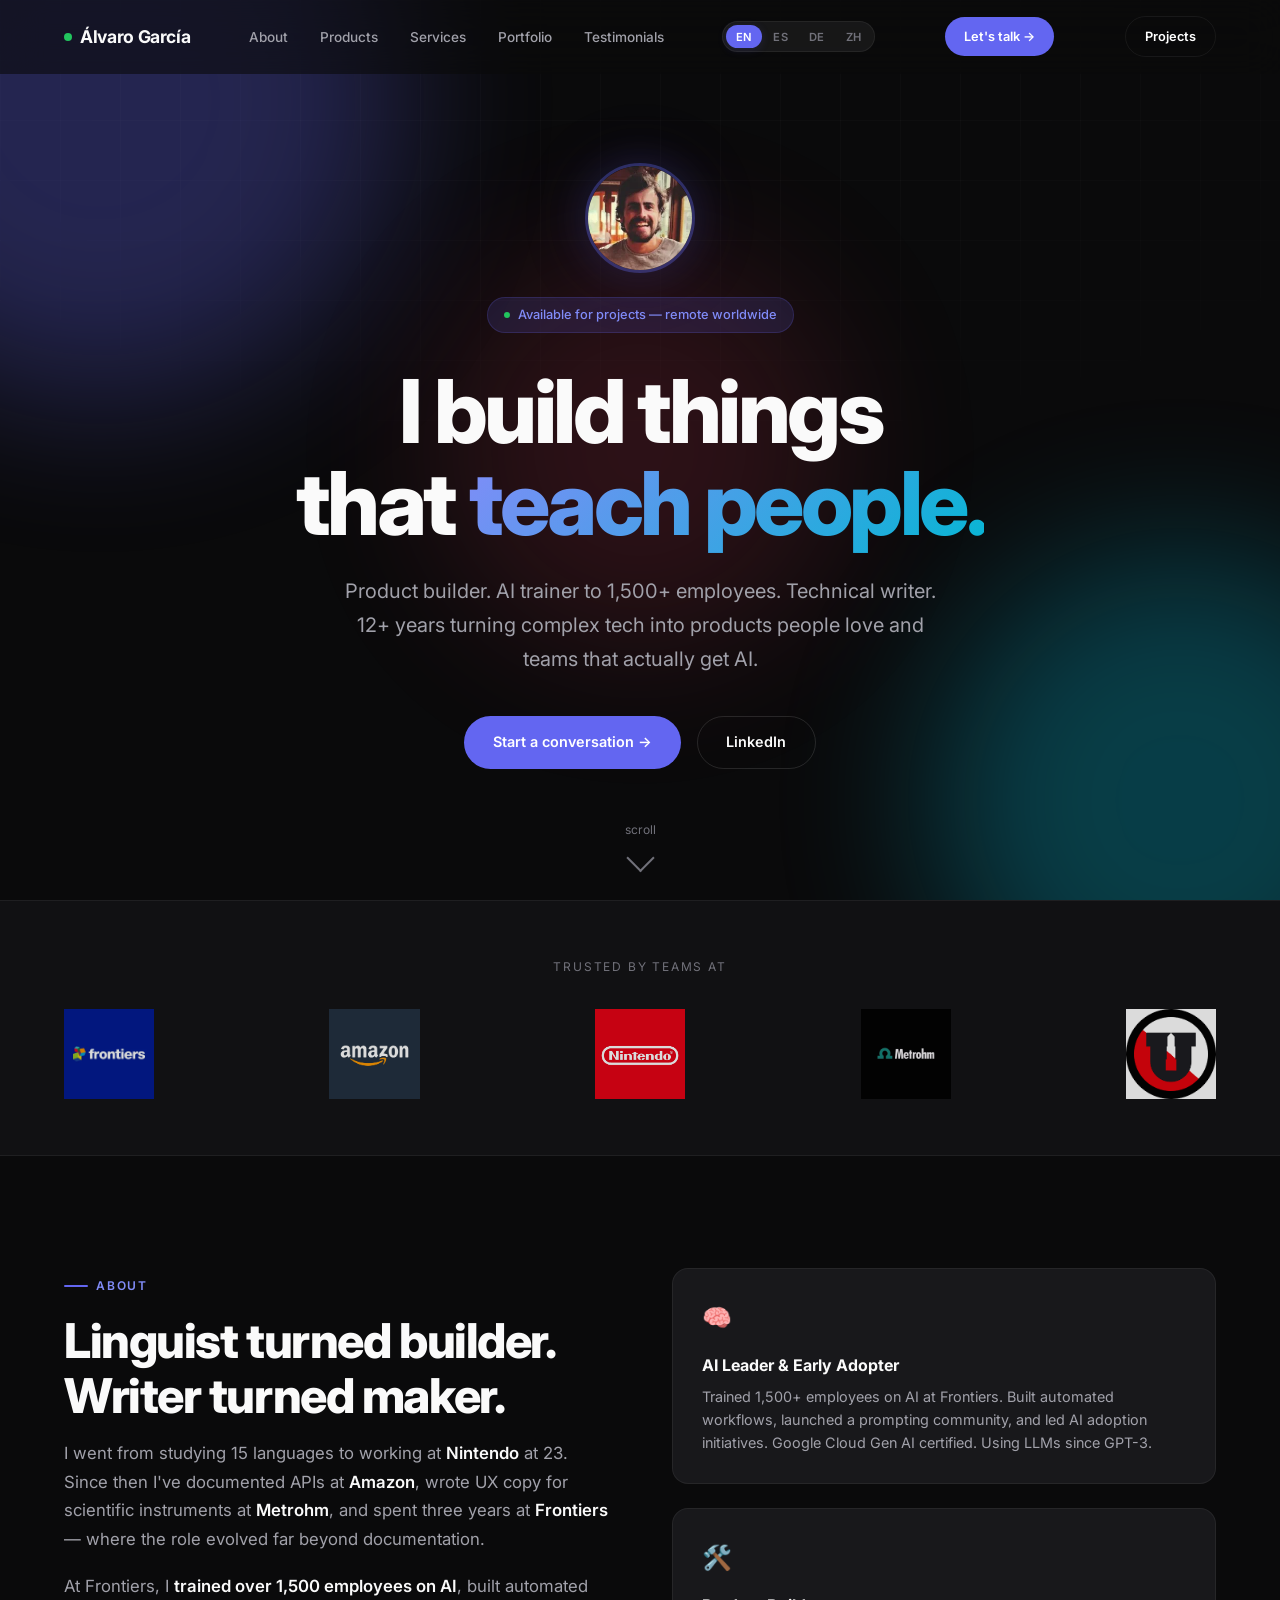
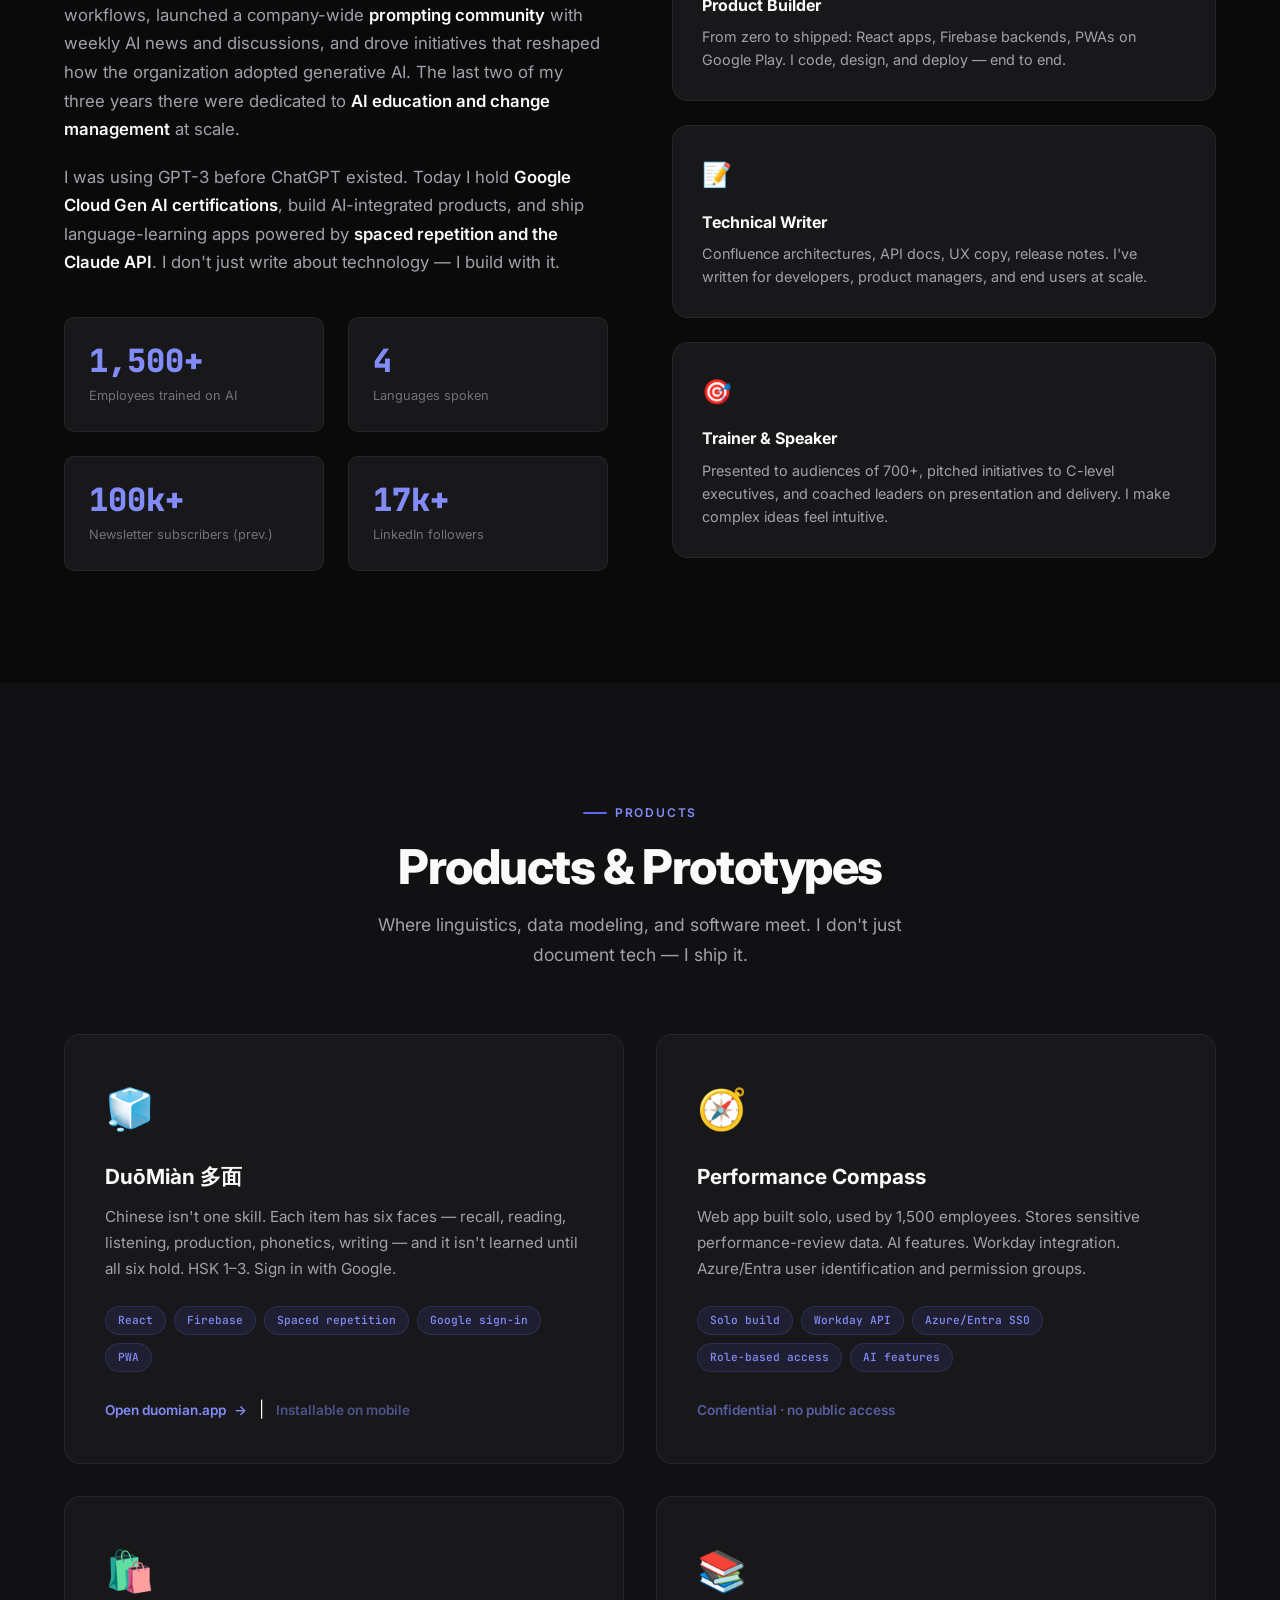
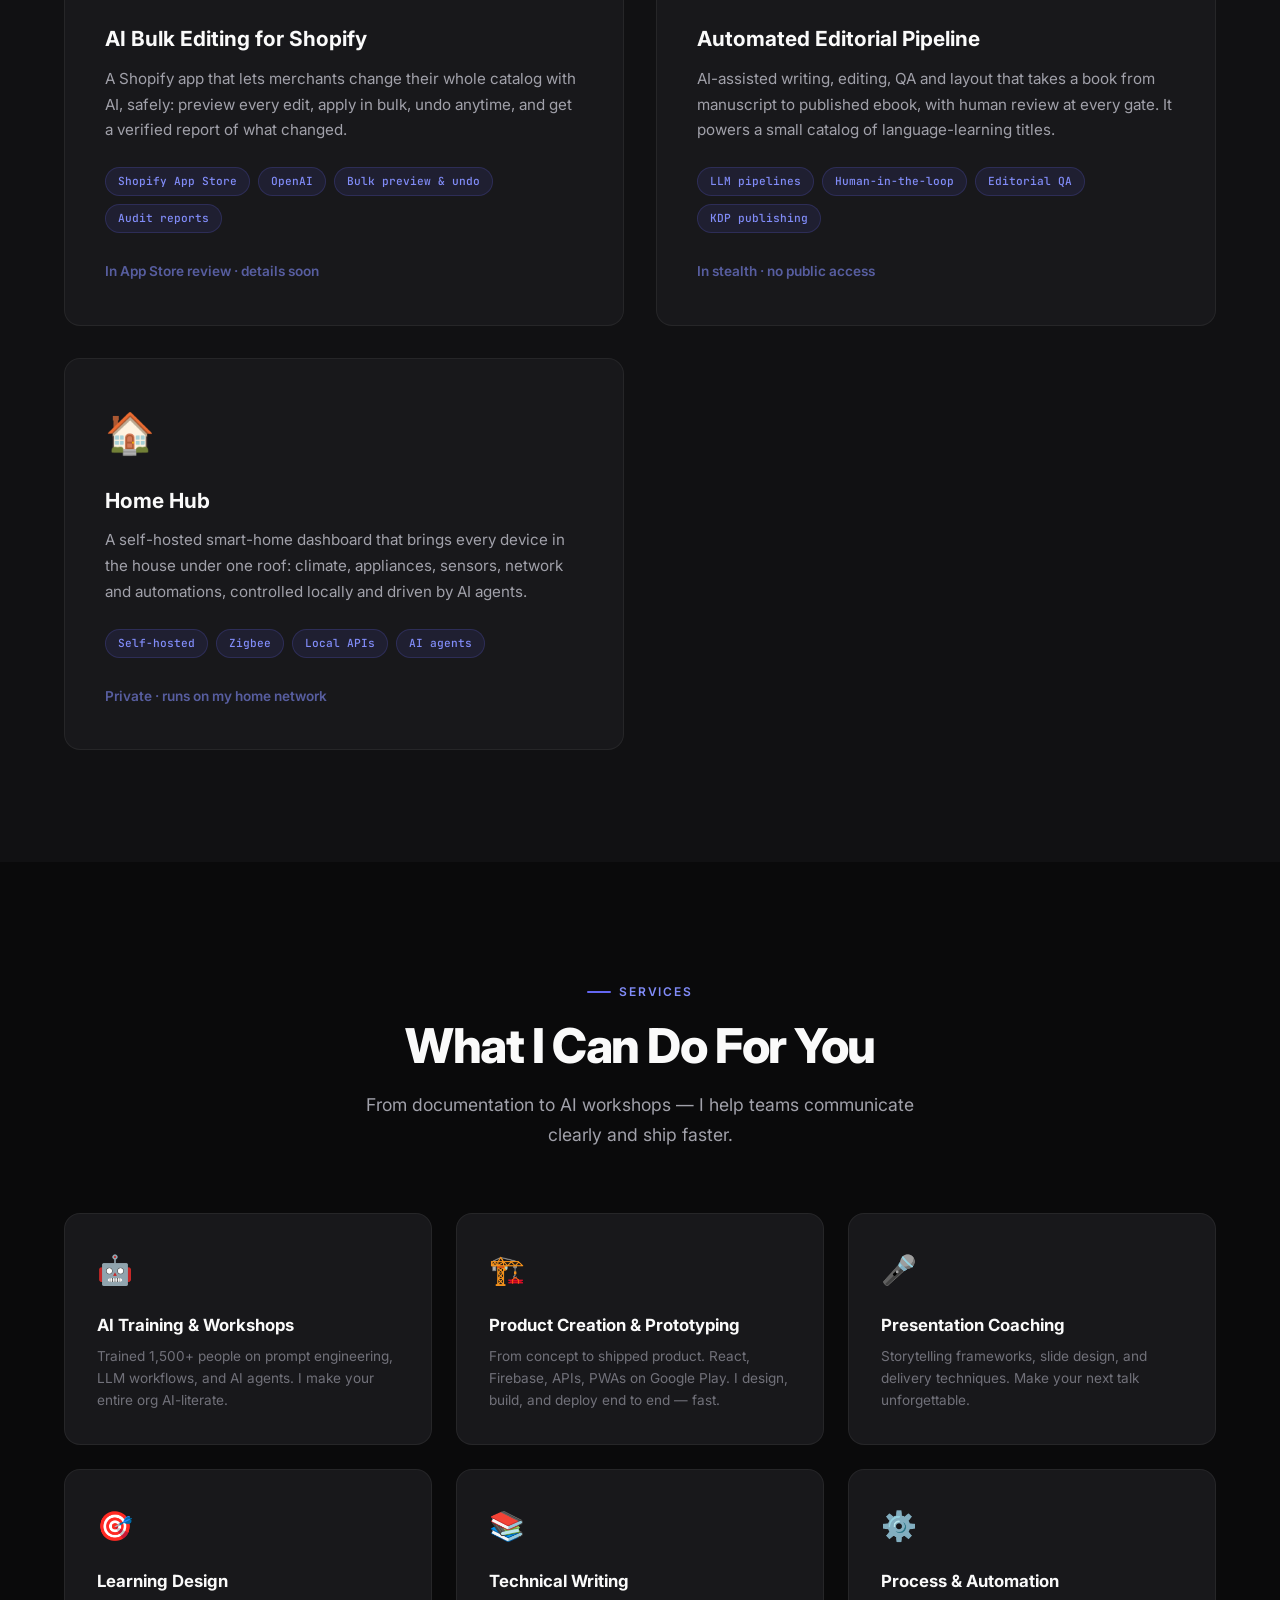
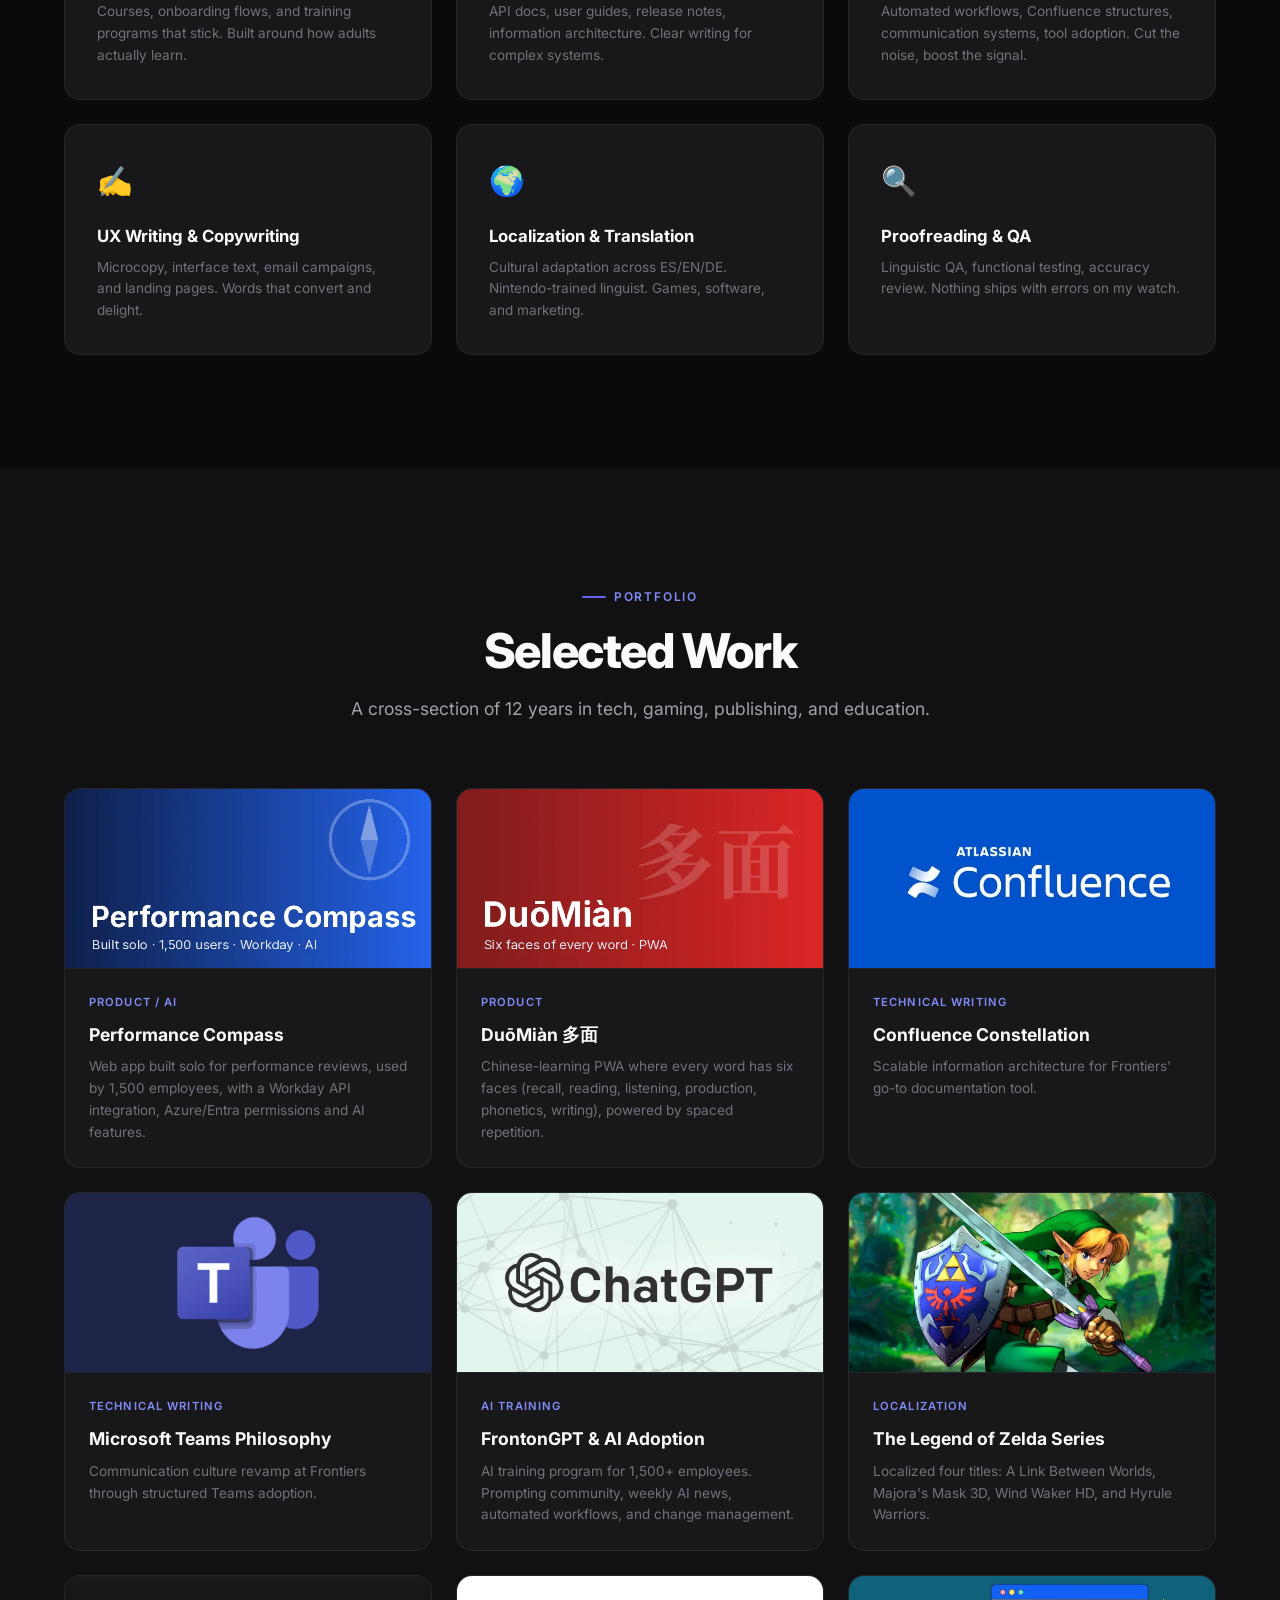
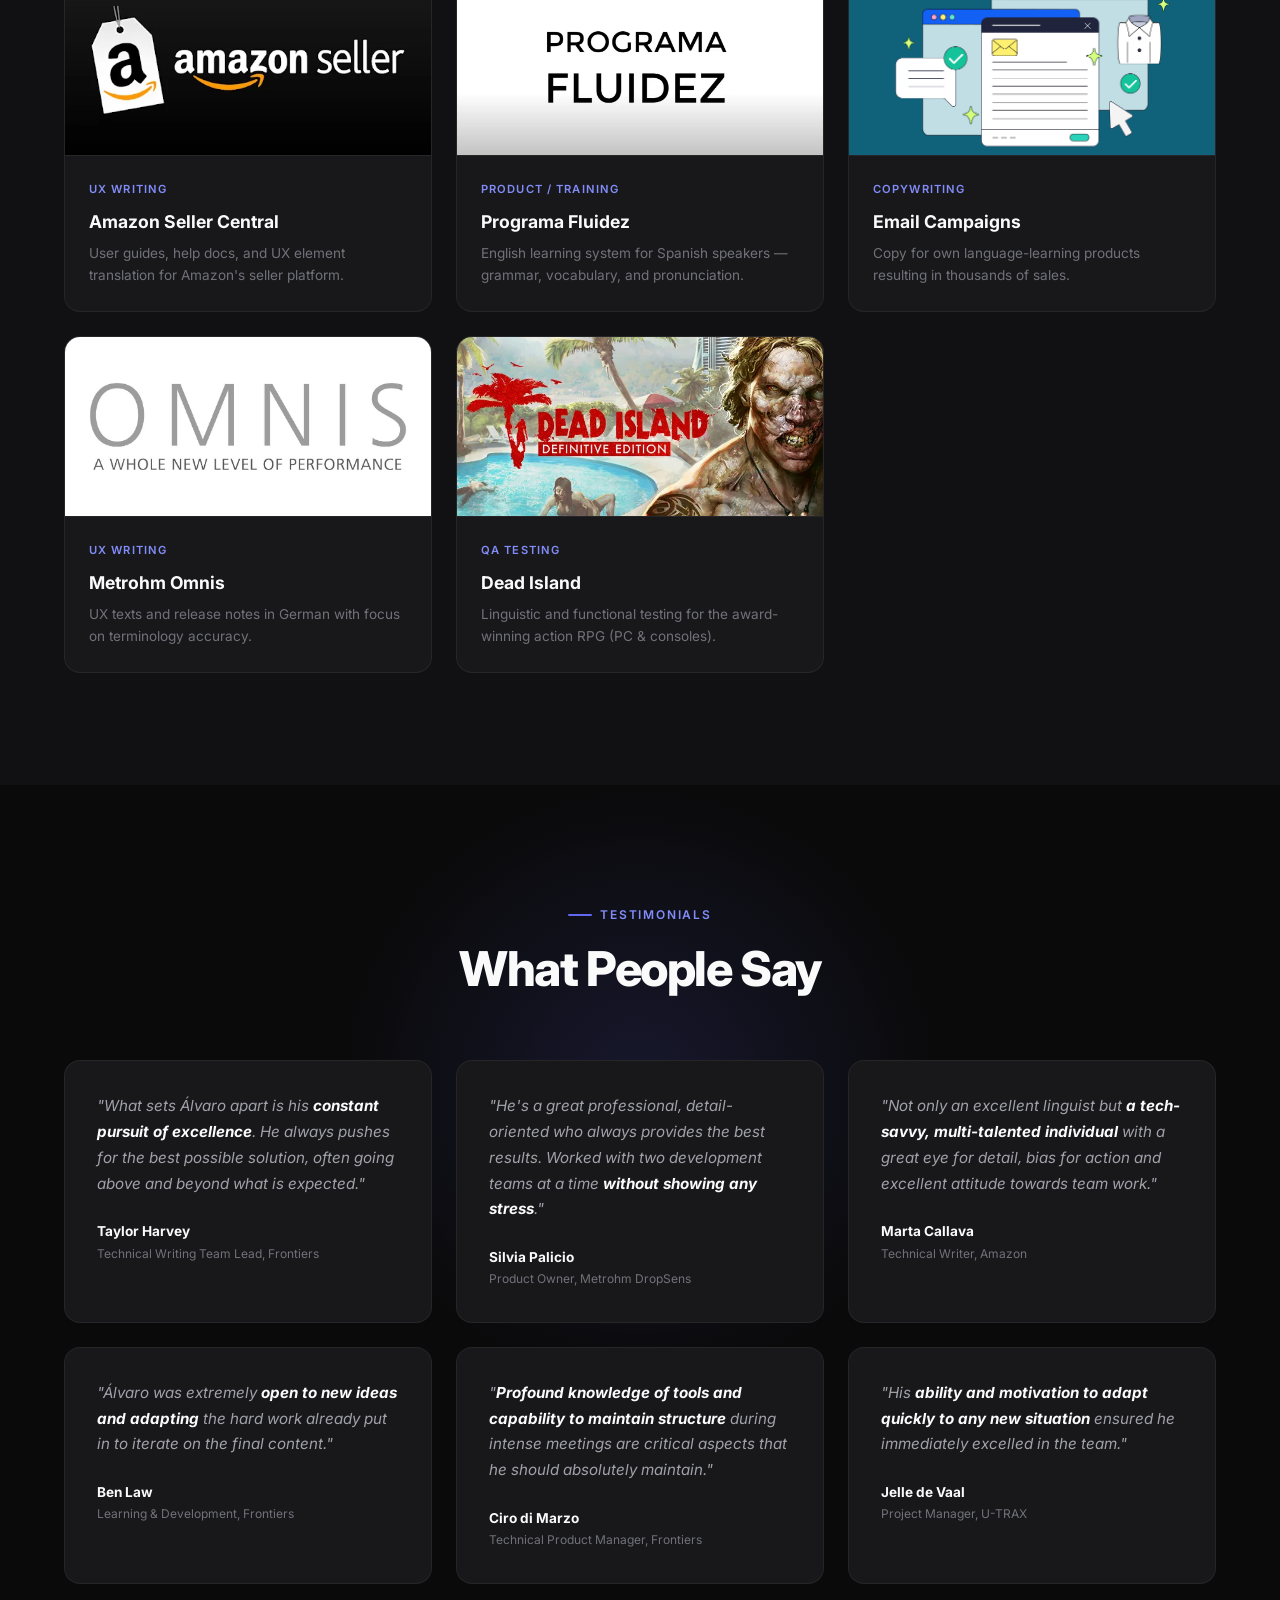
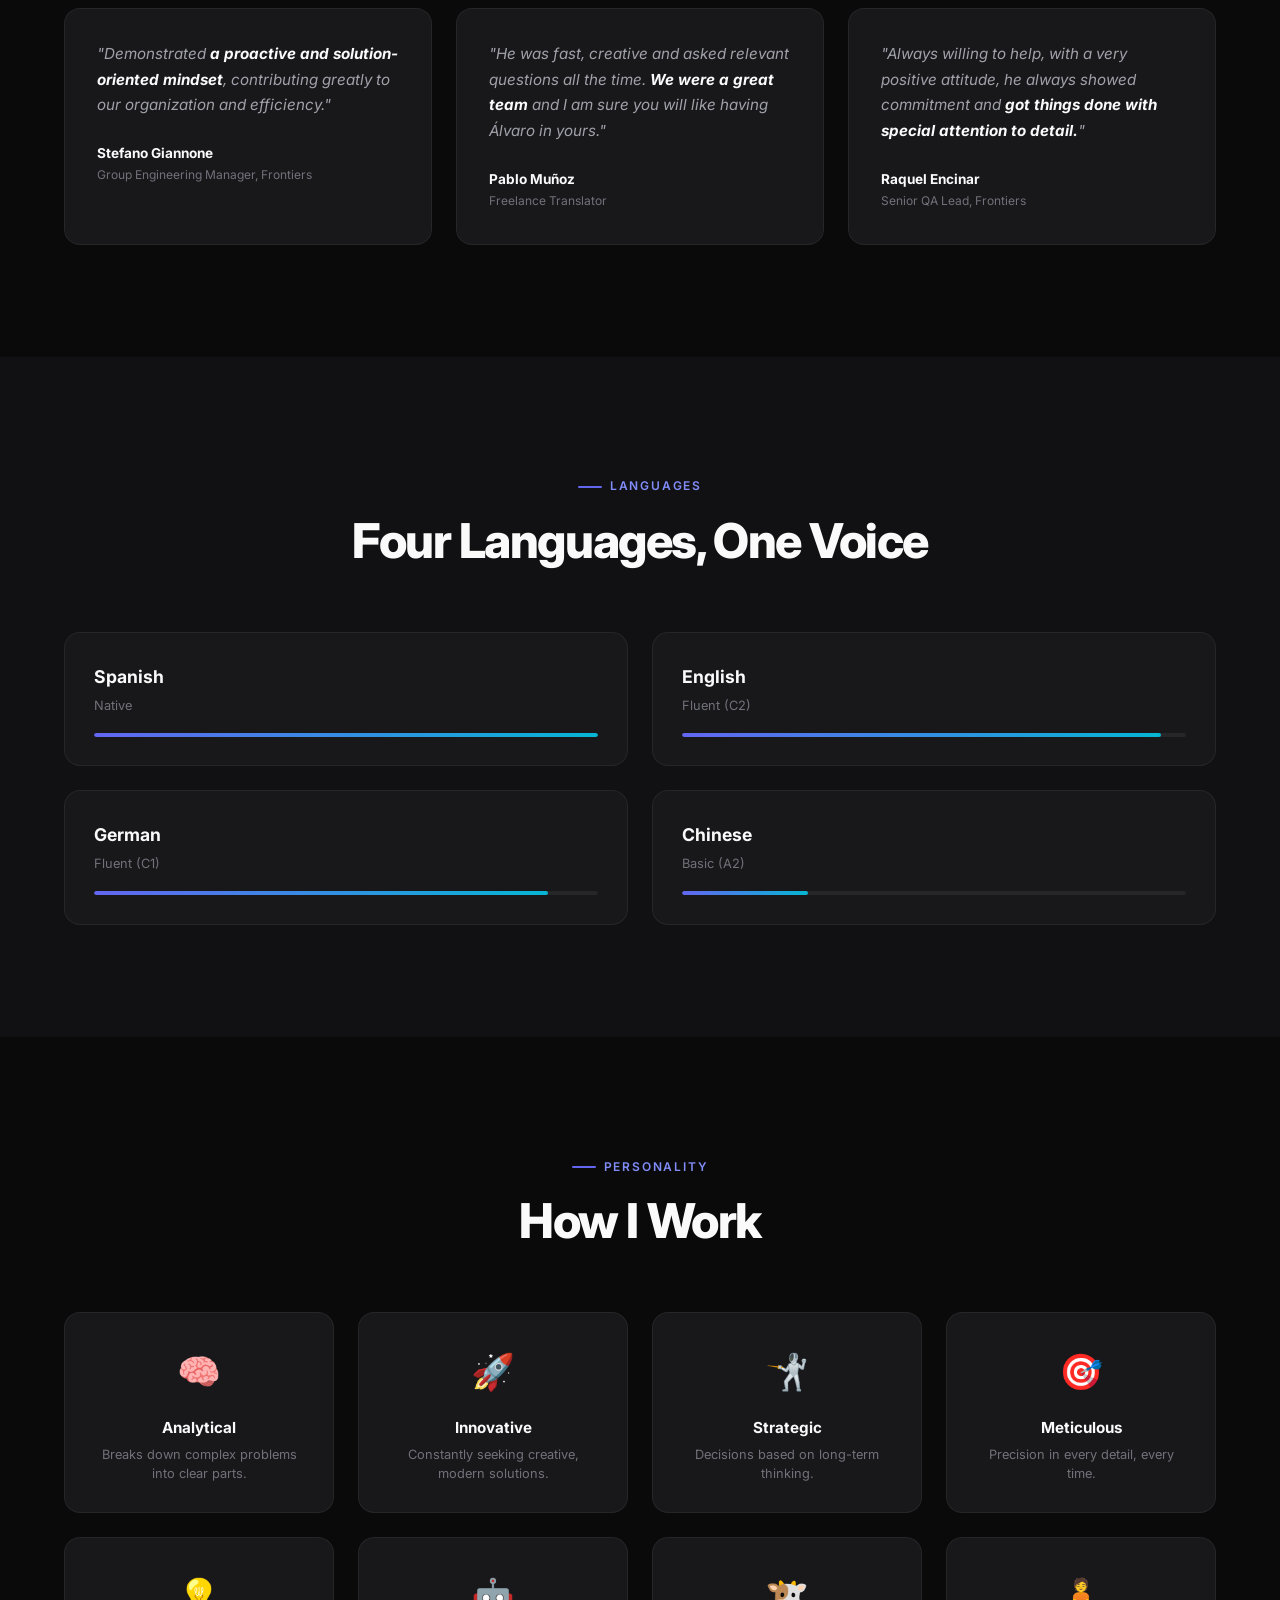
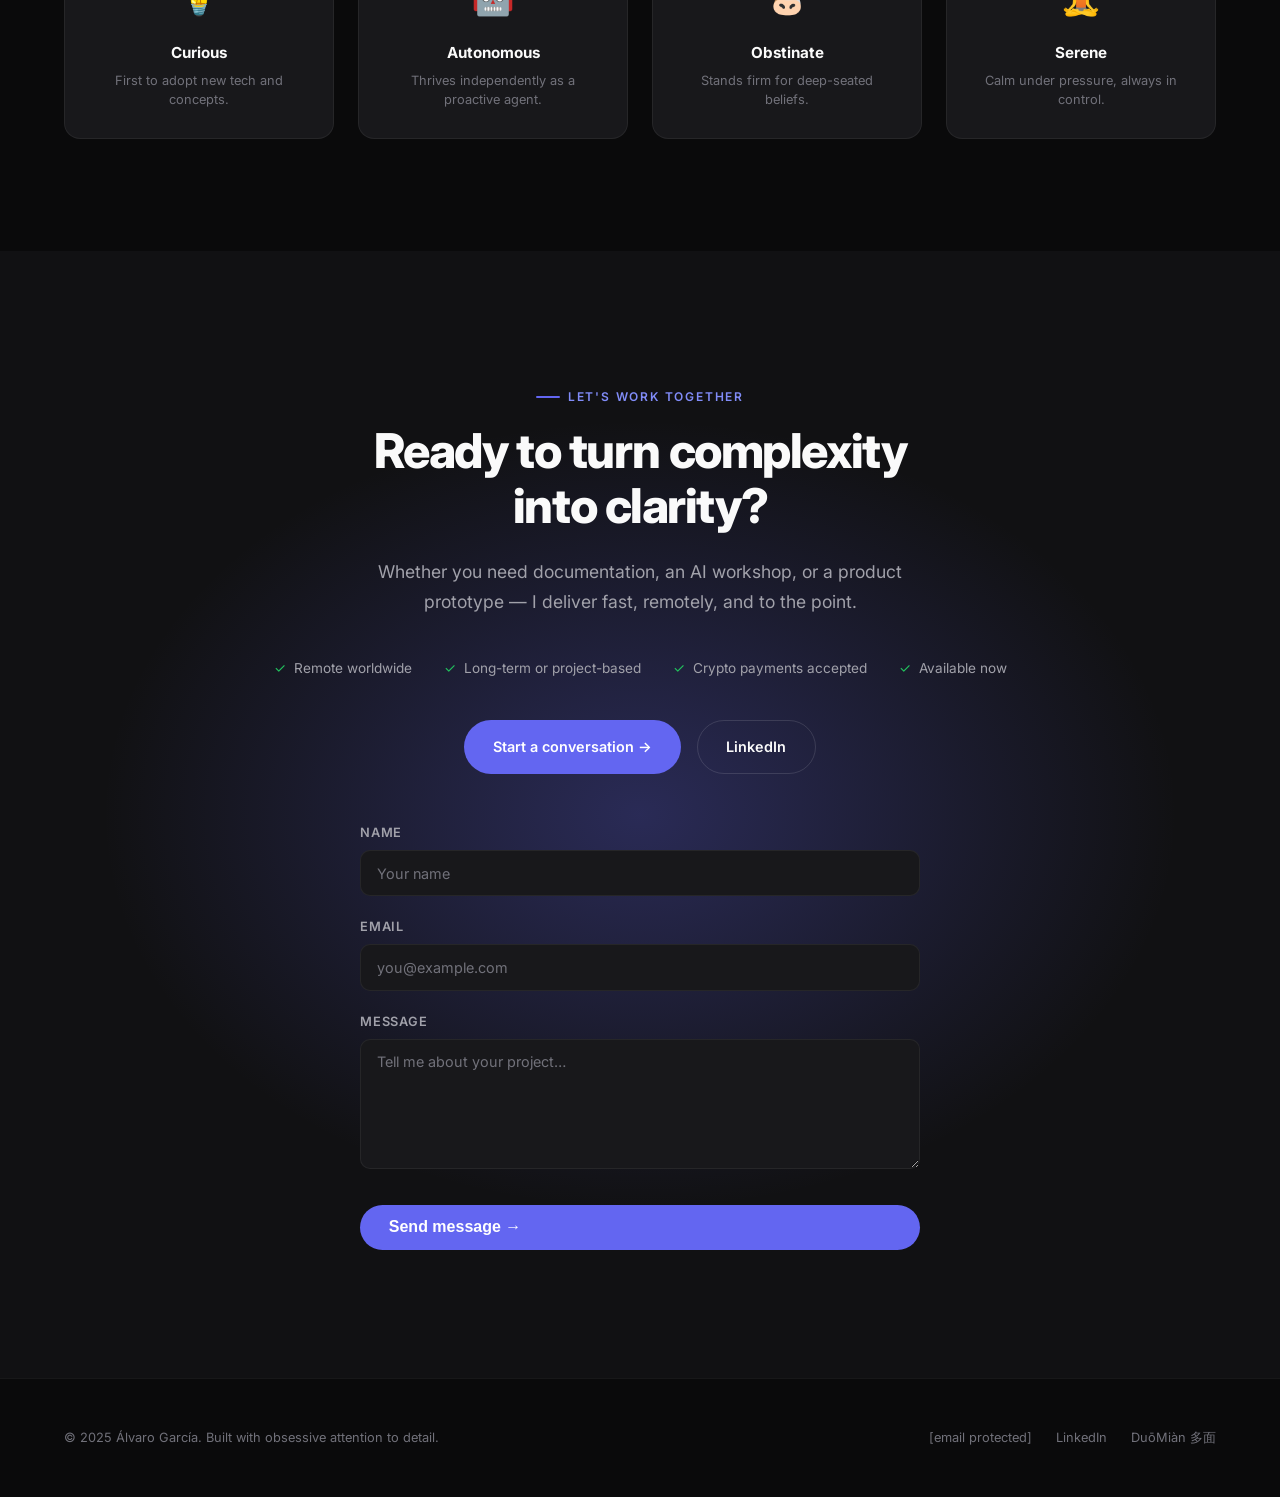
==== commit 76dc07f2: "Add Performance Compass and DuoMian to Selected Work" ====
--- a/index.html
+++ b/index.html
@@ -1808,6 +1808,26 @@
             <p class="section-subtitle" data-i18n="portfolio_sub">A cross-section of 12 years in tech, gaming, publishing, and education.</p>
         </div>
         <div class="portfolio__grid stagger-children">
+            <div class="portfolio-card">
+                <div class="portfolio-card__img-wrap">
+                    <picture><source srcset="performance-compass.webp" type="image/webp"><img src="performance-compass.jpg" alt="Performance Compass" class="portfolio-card__img" loading="lazy"></picture>
+                </div>
+                <div class="portfolio-card__body">
+                    <div class="portfolio-card__category" data-i18n="pf10_cat">Product / AI</div>
+                    <div class="portfolio-card__title">Performance Compass</div>
+                    <p class="portfolio-card__desc" data-i18n="pf10_d">Web app built solo for performance reviews, used by 1,500 employees, with a Workday API integration, Azure/Entra permissions and AI features.</p>
+                </div>
+            </div>
+            <div class="portfolio-card">
+                <div class="portfolio-card__img-wrap">
+                    <picture><source srcset="duomian.webp" type="image/webp"><img src="duomian.jpg" alt="DuōMiàn 多面" class="portfolio-card__img" loading="lazy"></picture>
+                </div>
+                <div class="portfolio-card__body">
+                    <div class="portfolio-card__category" data-i18n="pf11_cat">Product</div>
+                    <div class="portfolio-card__title">DuōMiàn 多面</div>
+                    <p class="portfolio-card__desc" data-i18n="pf11_d">Chinese-learning PWA where every word has six faces (recall, reading, listening, production, phonetics, writing), powered by spaced repetition.</p>
+                </div>
+            </div>
             <div class="portfolio-card">
                 <div class="portfolio-card__img-wrap">
                     <picture><source srcset="confluence.webp" type="image/webp"><img src="confluence.jpg" alt="Confluence Information Architecture" class="portfolio-card__img" loading="lazy"></picture>
@@ -2319,6 +2339,8 @@
     pf7_cat: "Copywriting", pf7_d: "Copy for own language-learning products resulting in thousands of sales.",
     pf8_cat: "UX Writing", pf8_d: "UX texts and release notes in German with focus on terminology accuracy.",
     pf9_cat: "QA Testing", pf9_d: "Linguistic and functional testing for the award-winning action RPG (PC & consoles).",
+    pf10_cat: "Product / AI", pf10_d: "Web app built solo for performance reviews, used by 1,500 employees, with a Workday API integration, Azure/Entra permissions and AI features.",
+    pf11_cat: "Product", pf11_d: "Chinese-learning PWA where every word has six faces (recall, reading, listening, production, phonetics, writing), powered by spaced repetition.",
     testimonials_title: "What People Say",
     lang_tag: "Languages",
     lang_title: "Four Languages, One Voice",
@@ -2419,6 +2441,8 @@
     pf7_cat: "Copywriting", pf7_d: "Copy para productos propios de aprendizaje de idiomas con miles de ventas.",
     pf8_cat: "UX Writing", pf8_d: "Textos UX y notas de versión en alemán con foco en precisión terminológica.",
     pf9_cat: "Testing QA", pf9_d: "Testing lingüístico y funcional para el aclamado RPG de acción (PC y consolas).",
+    pf10_cat: "Producto / IA", pf10_d: "App web construida en solitario para evaluaciones de desempeño, usada por 1.500 empleados, con integración a la API de Workday, permisos Azure/Entra y funciones de IA.",
+    pf11_cat: "Producto", pf11_d: "PWA para aprender chino donde cada palabra tiene seis caras (recuerdo, lectura, escucha, producción, fonética, escritura), impulsada por repetición espaciada.",
     testimonials_title: "Lo que dicen de mí",
     lang_tag: "Idiomas",
     lang_title: "Cuatro idiomas, una sola voz",
@@ -2510,6 +2534,8 @@
     pf7_cat: "Copywriting", pf7_d: "Texte für eigene Sprachlernprodukte mit tausenden Verkäufen.",
     pf8_cat: "UX Writing", pf8_d: "UX-Texte und Release Notes auf Deutsch mit Fokus auf terminologische Genauigkeit.",
     pf9_cat: "QA Testing", pf9_d: "Linguistisches und funktionales Testing für das preisgekrönte Action-RPG (PC & Konsolen).",
+    pf10_cat: "Produkt / KI", pf10_d: "Im Alleingang gebaute Web-App für Leistungsbeurteilungen, genutzt von 1.500 Mitarbeitenden, mit Workday-API-Integration, Azure/Entra-Berechtigungen und KI-Funktionen.",
+    pf11_cat: "Produkt", pf11_d: "Chinesisch-Lern-PWA, in der jedes Wort sechs Seiten hat (Abruf, Lesen, Hören, Produktion, Phonetik, Schreiben), basierend auf Spaced Repetition.",
     testimonials_title: "Was andere sagen",
     lang_tag: "Sprachen",
     lang_title: "Vier Sprachen, eine Stimme",
@@ -2601,6 +2627,8 @@
     pf7_cat: "文案写作", pf7_d: "为自有语言学习产品撰写文案，带来数千笔销售。",
     pf8_cat: "UX写作", pf8_d: "德语UX文本和发布说明，专注于术语准确性。",
     pf9_cat: "QA测试", pf9_d: "获奖动作RPG的语言和功能测试（PC和主机）。",
+    pf10_cat: "产品 / AI", pf10_d: "独立开发的绩效评估Web应用，供1,500名员工使用，集成Workday API、Azure/Entra权限和AI功能。",
+    pf11_cat: "产品", pf11_d: "中文学习PWA，每个词有六个面（回忆、阅读、听力、产出、语音、书写），由间隔重复驱动。",
     testimonials_title: "他们怎么说",
     lang_tag: "语言",
     lang_title: "四种语言，一个声音",
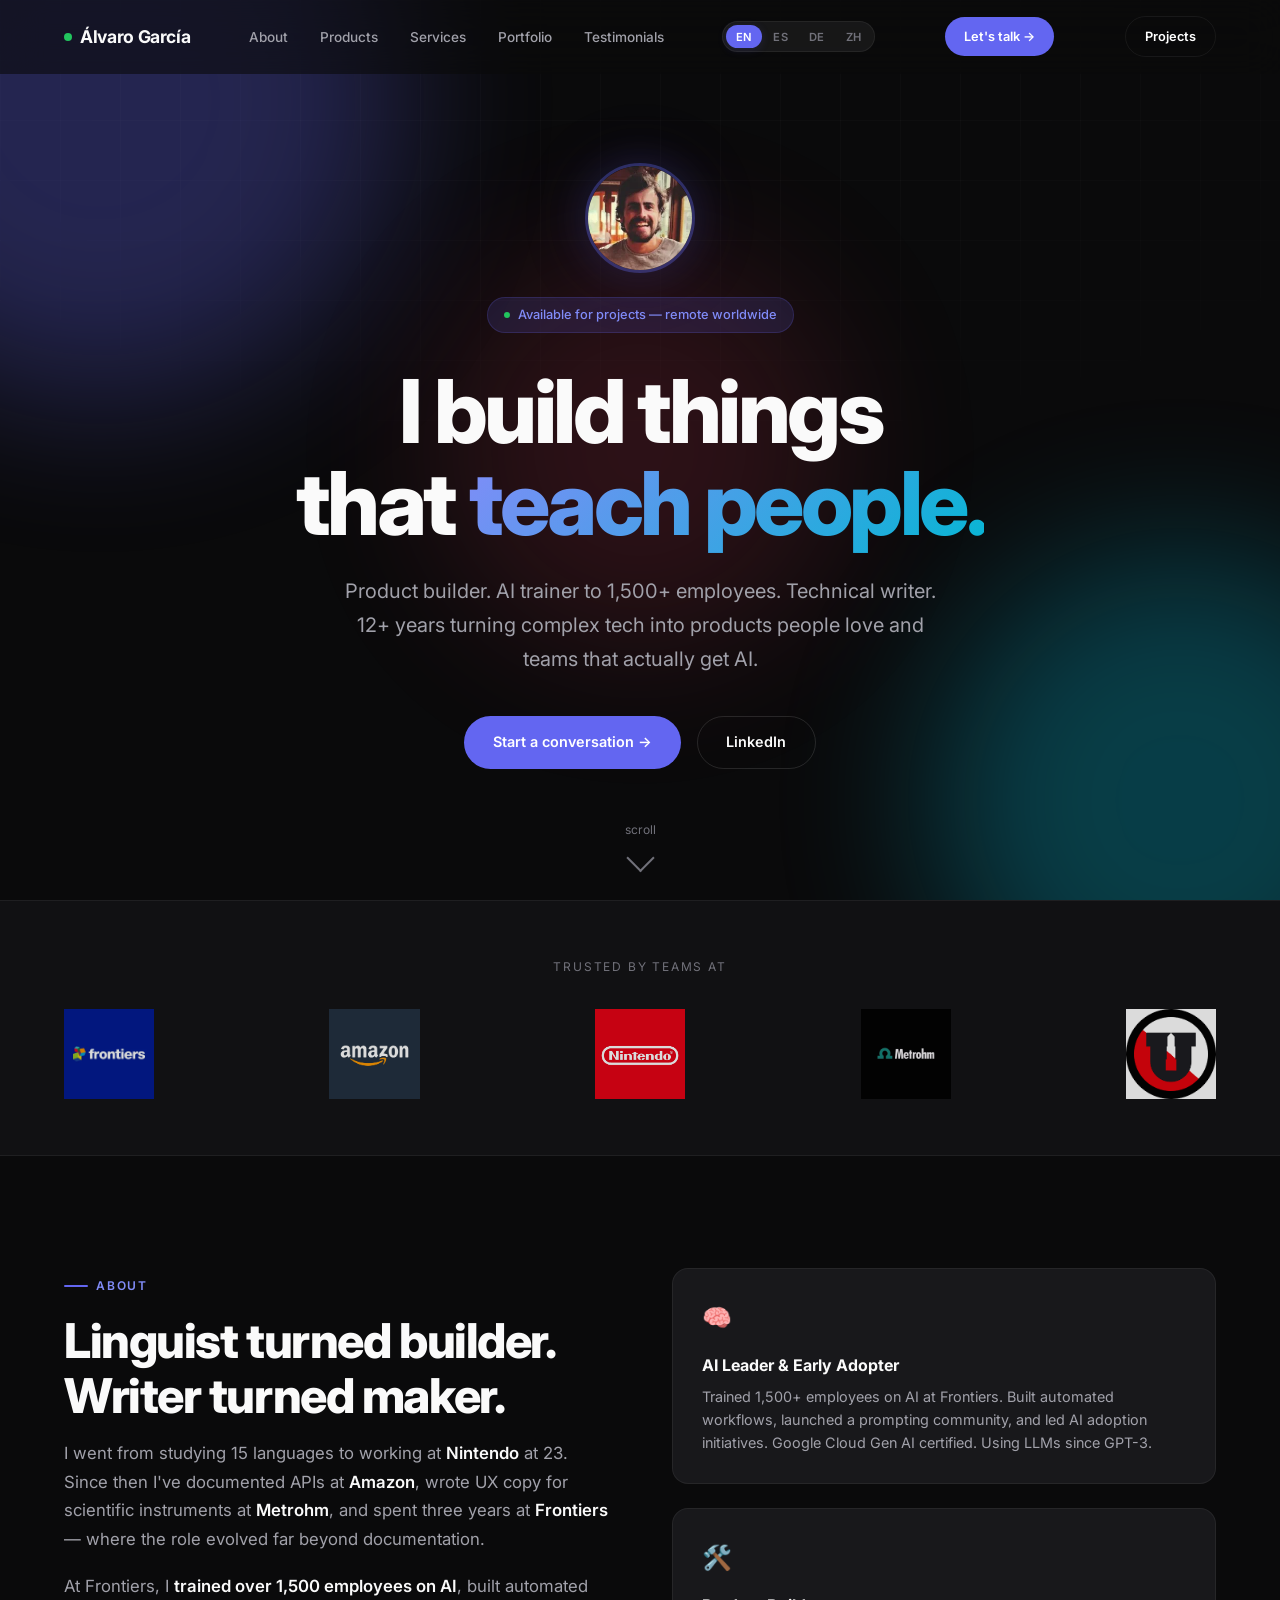
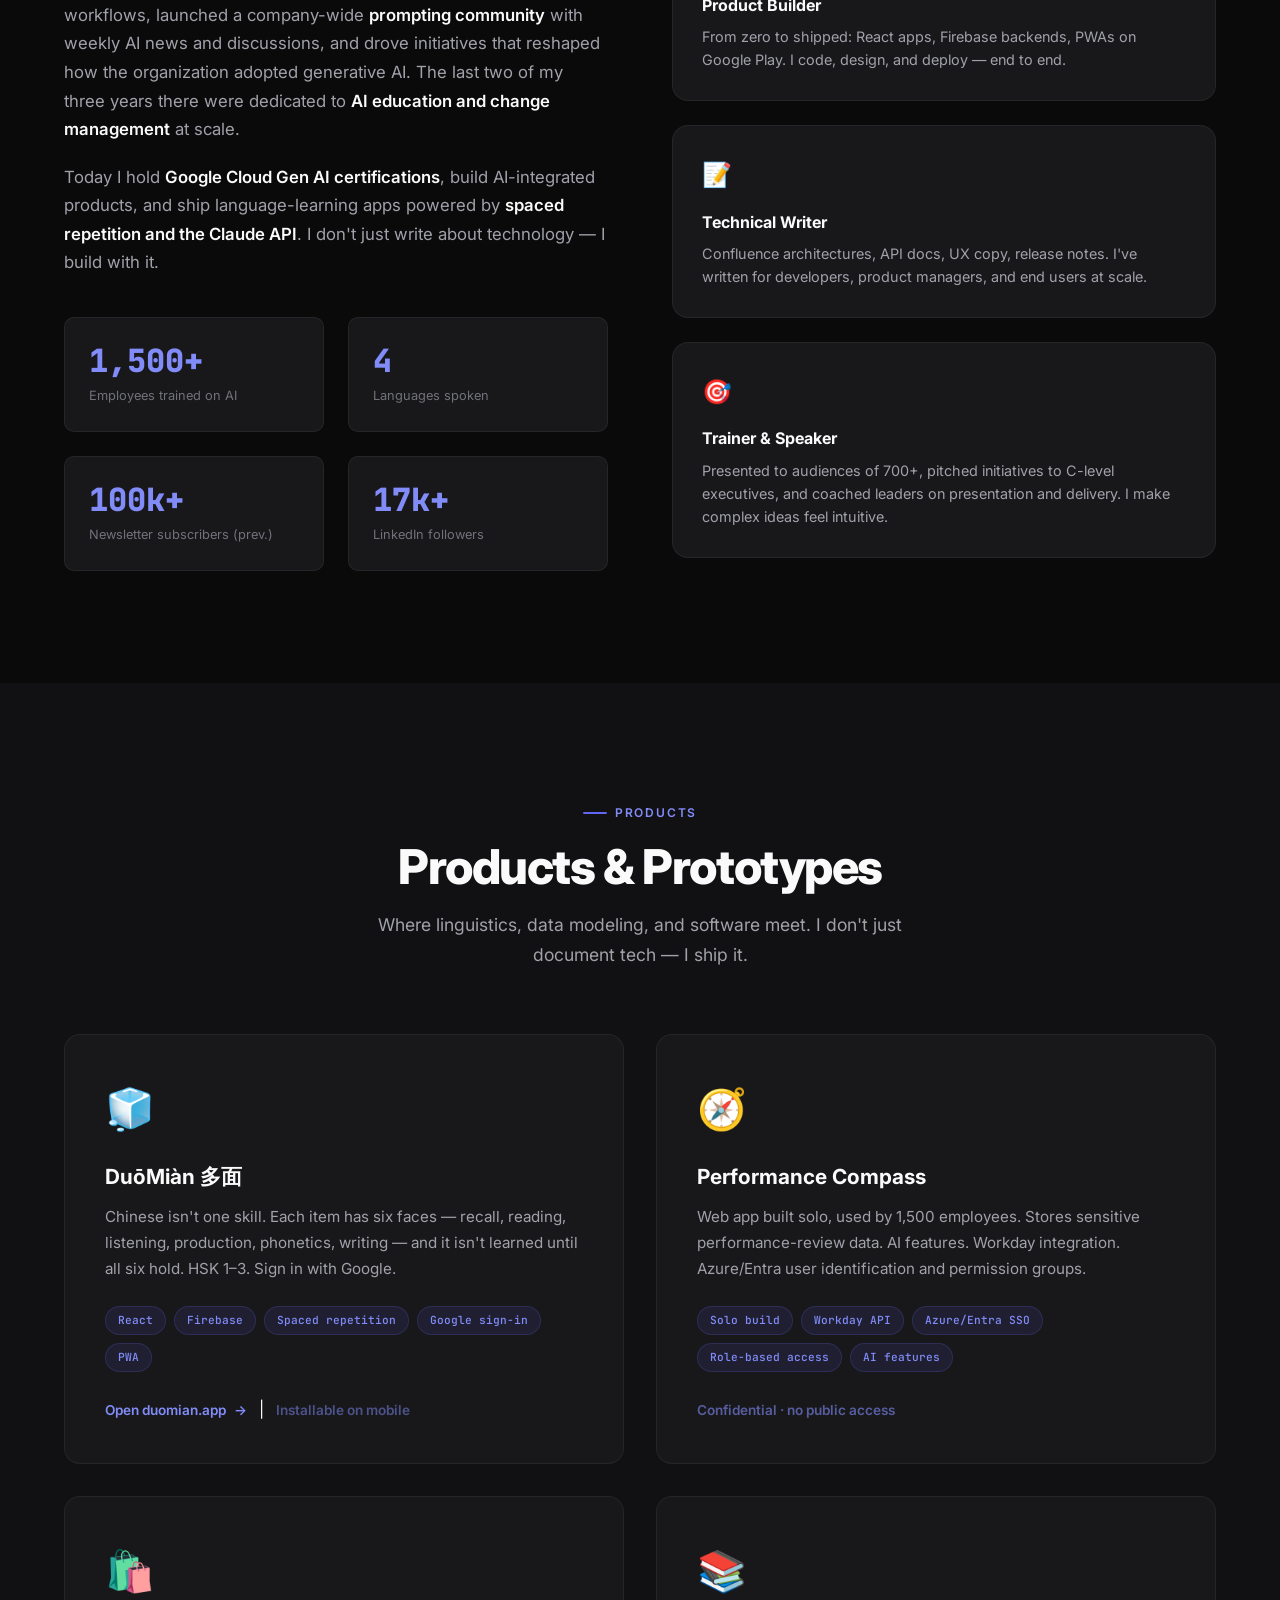
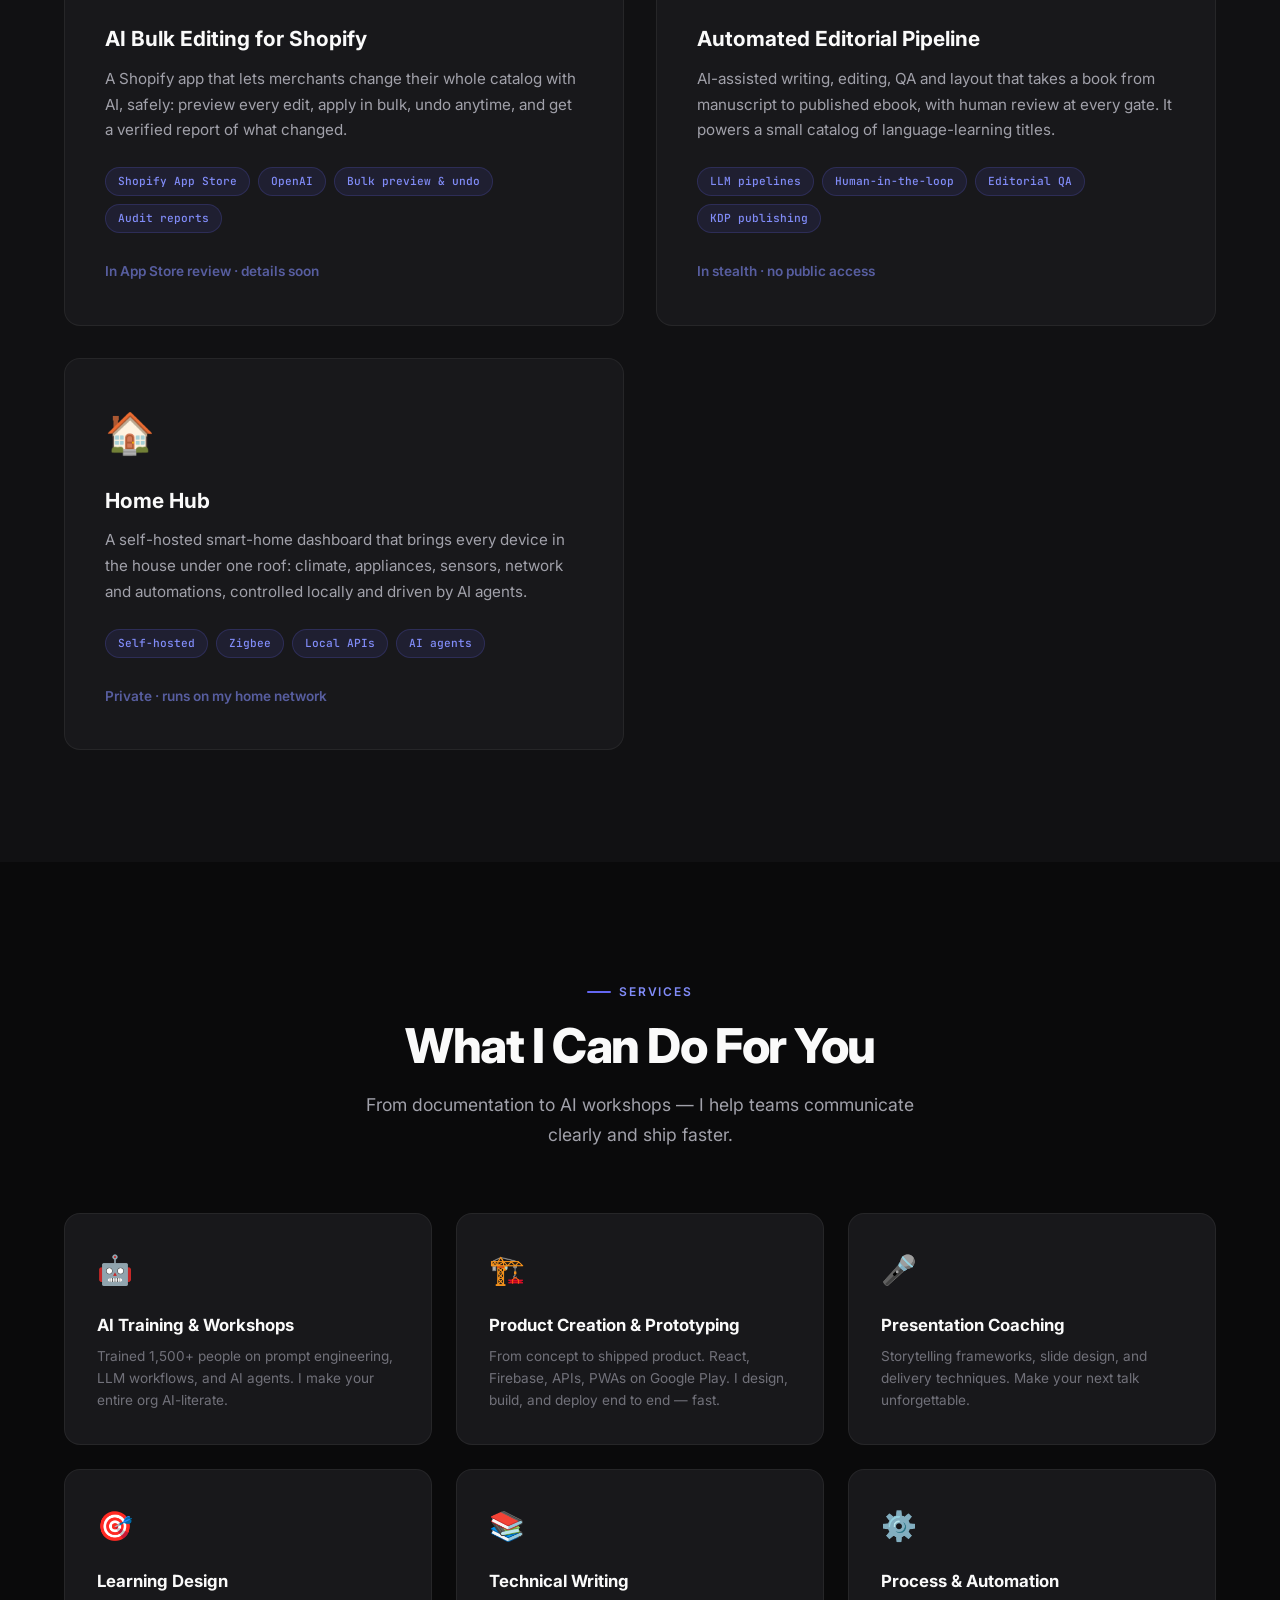
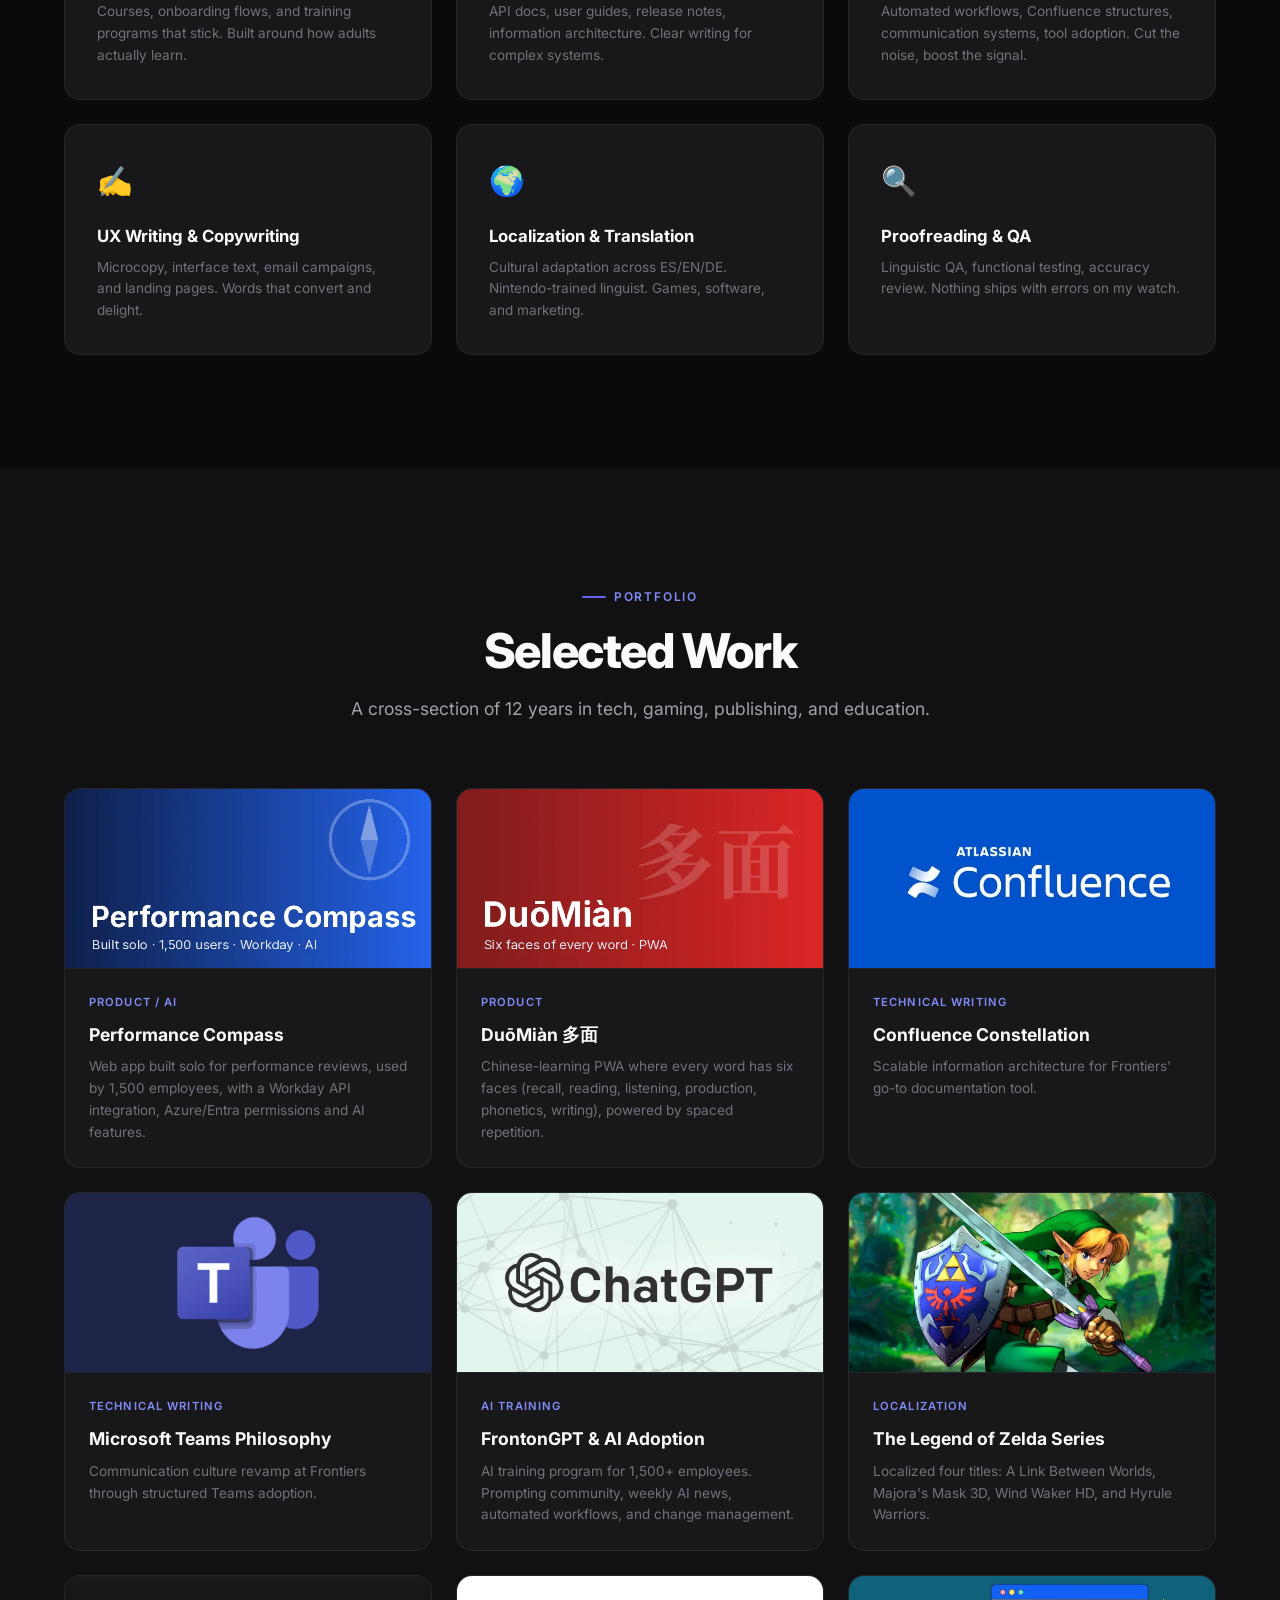
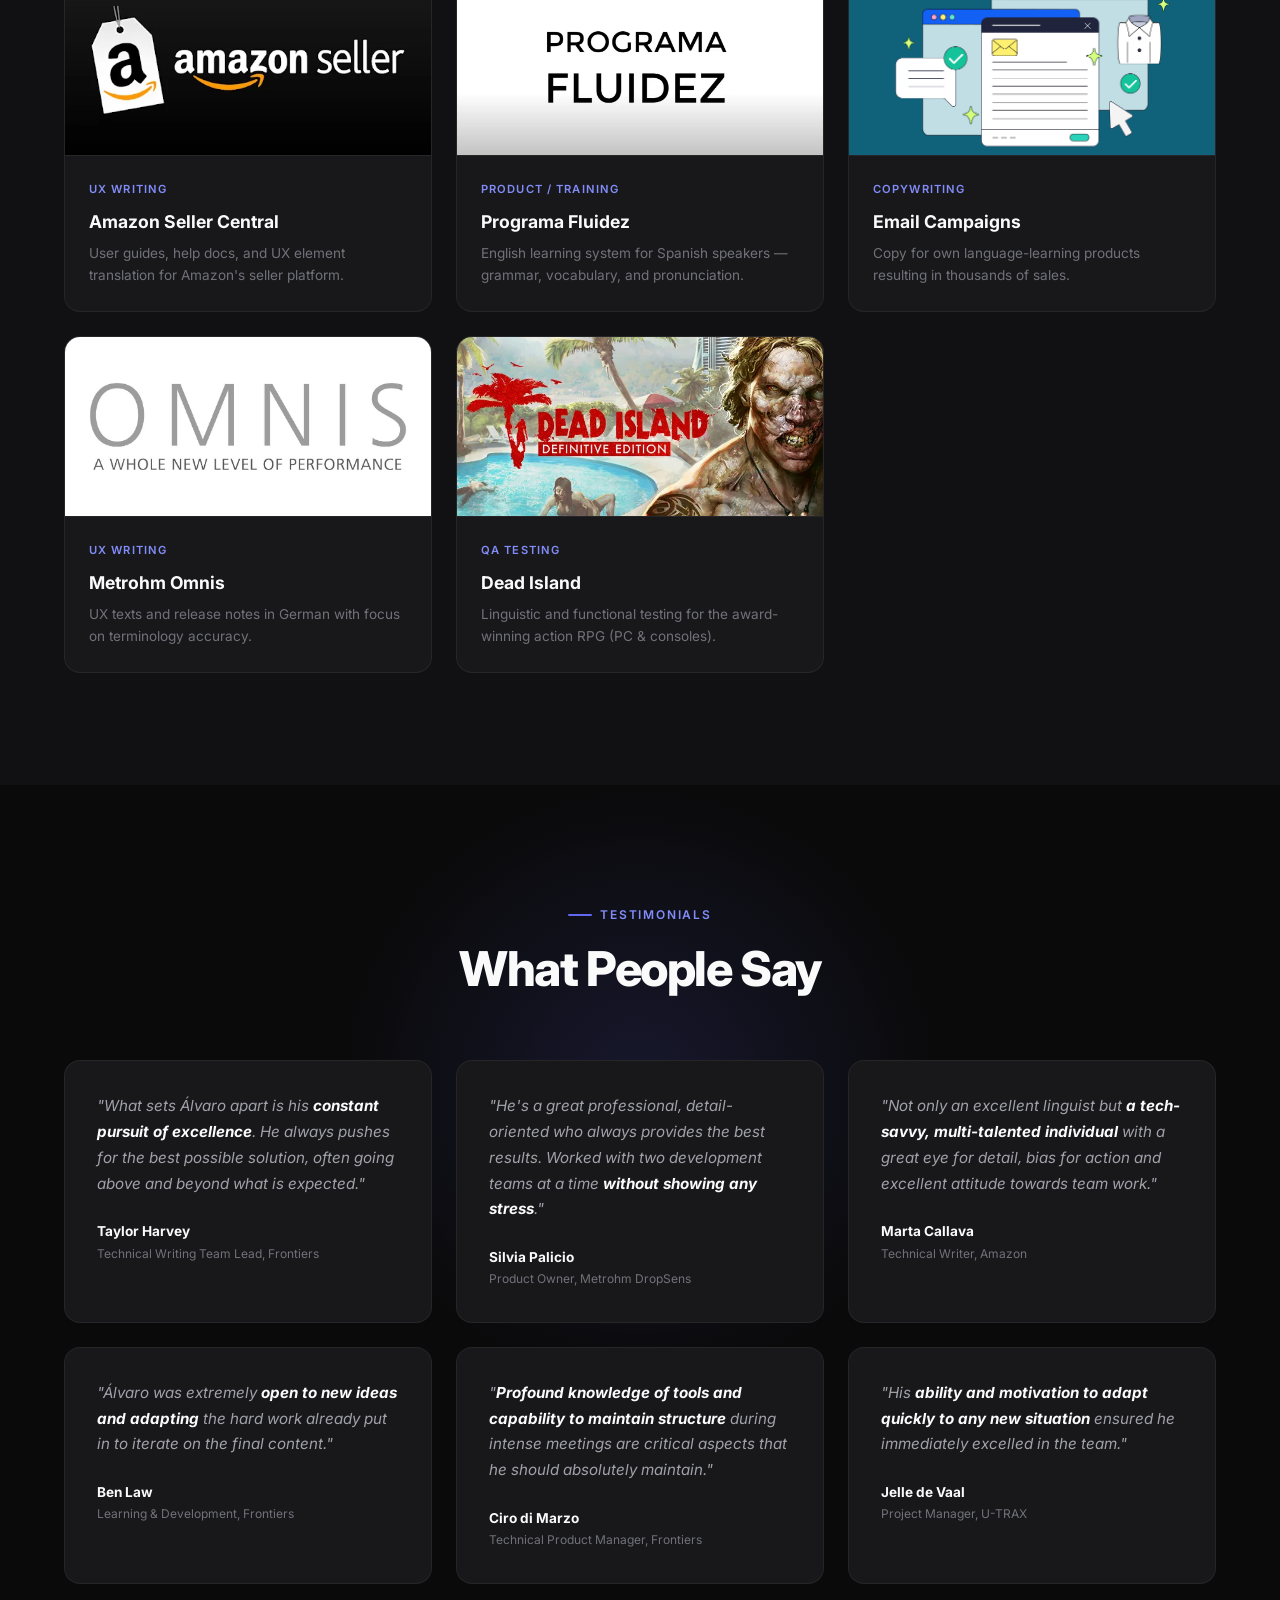
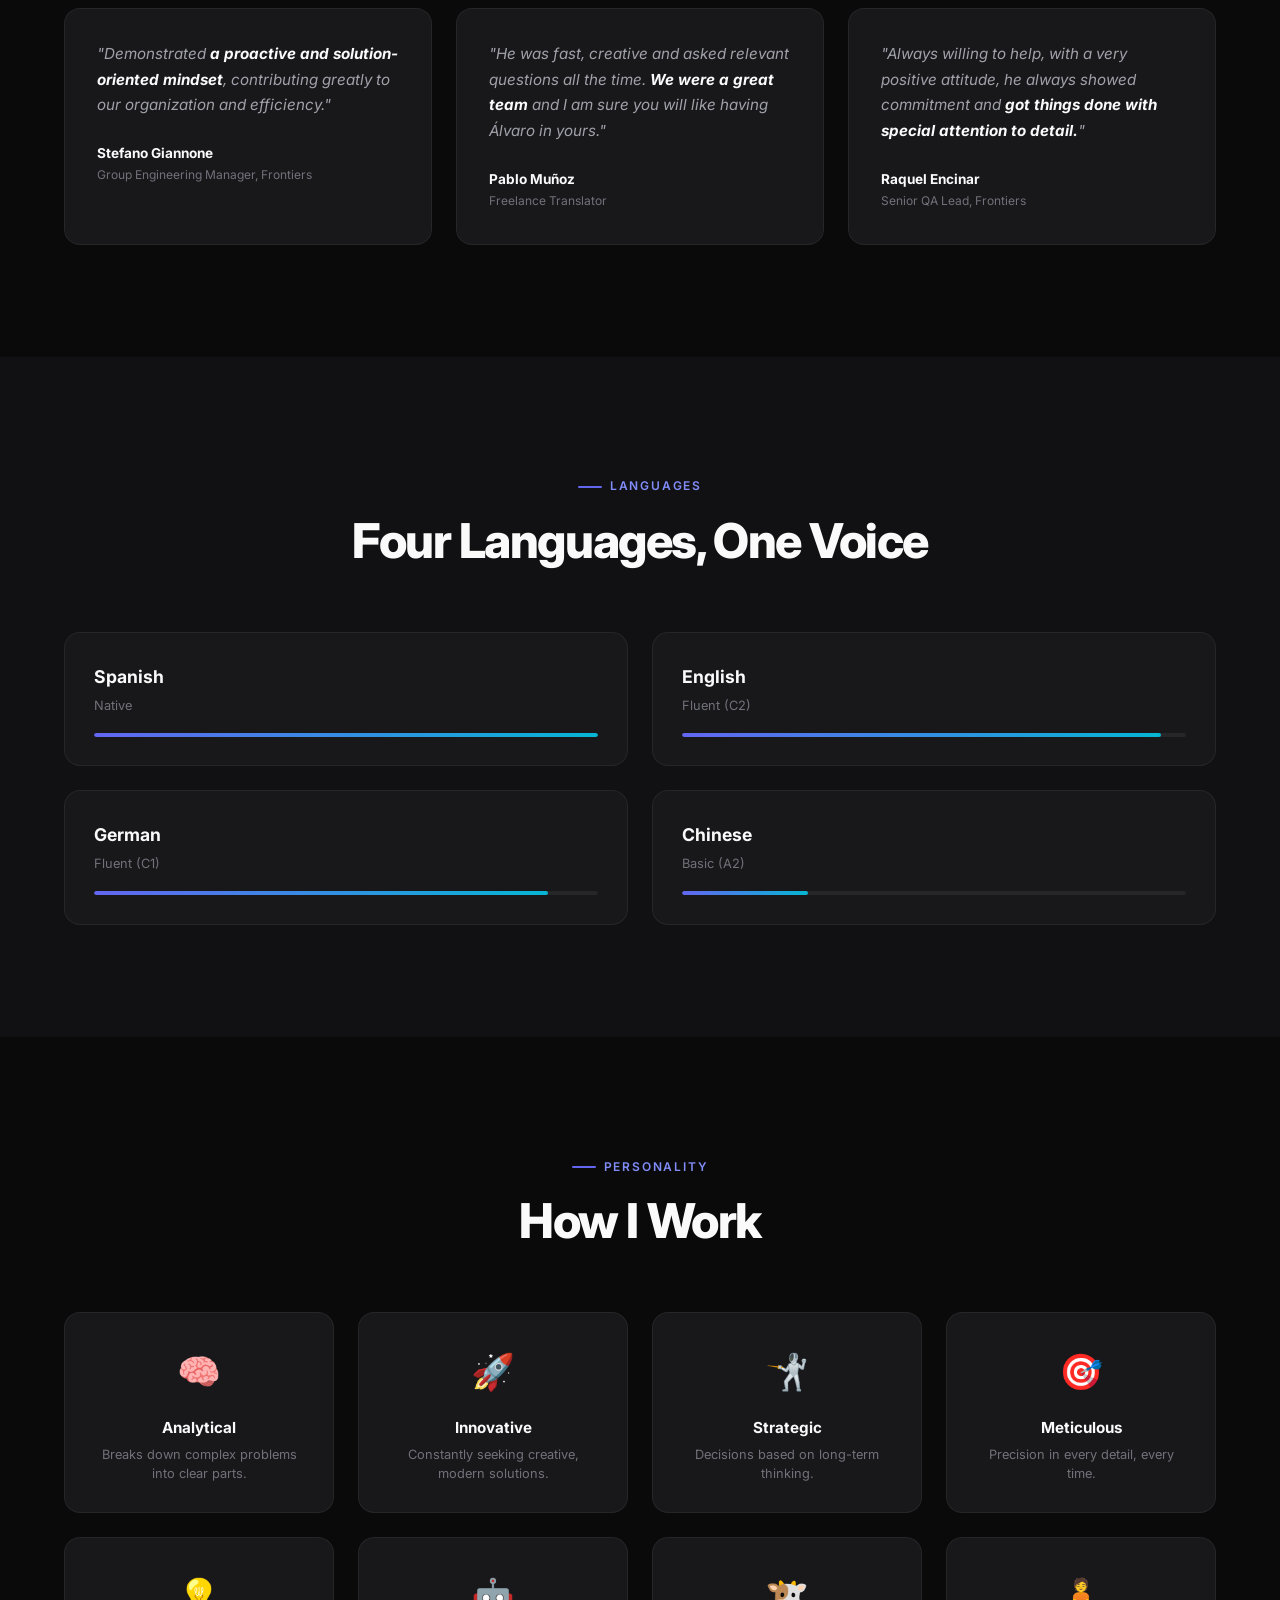
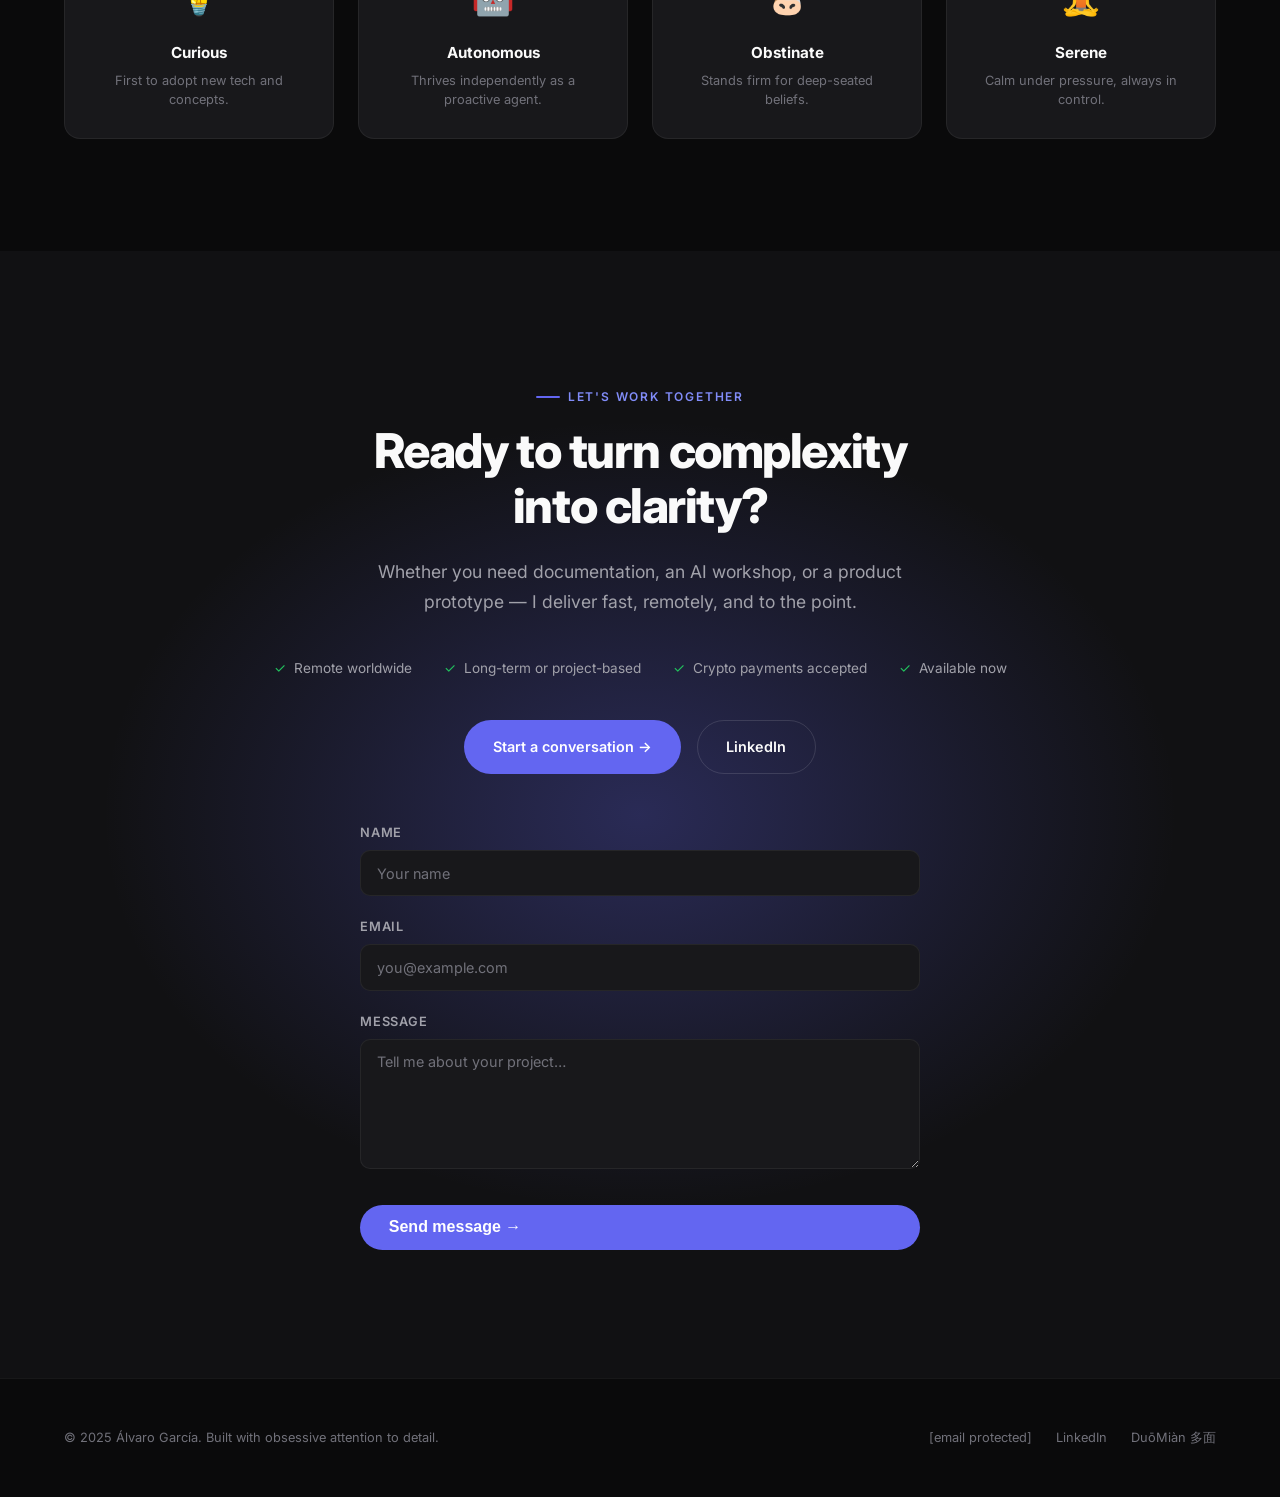
==== commit e49c69b0: "Remove GPT-3 line from About" ====
--- a/index.html
+++ b/index.html
@@ -1598,7 +1598,7 @@
                 <h2 class="section-title" data-i18n="about_title">Linguist turned builder.<br>Writer turned maker.</h2>
                 <p data-i18n="about_p1">I went from studying 15 languages to working at <strong>Nintendo</strong> at 23. Since then I've documented APIs at <strong>Amazon</strong>, wrote UX copy for scientific instruments at <strong>Metrohm</strong>, and spent three years at <strong>Frontiers</strong> &mdash; where the role evolved far beyond documentation.</p>
                 <p data-i18n="about_p2">At Frontiers, I <strong>trained over 1,500 employees on AI</strong>, built automated workflows, launched a company-wide <strong>prompting community</strong> with weekly AI news and discussions, and drove initiatives that reshaped how the organization adopted generative AI. The last two of my three years there were dedicated to <strong>AI education and change management</strong> at scale.</p>
-                <p data-i18n="about_p3">I was using GPT-3 before ChatGPT existed. Today I hold <strong>Google Cloud Gen AI certifications</strong>, build AI-integrated products, and ship language-learning apps powered by <strong>spaced repetition and the Claude API</strong>. I don't just write about technology &mdash; I build with it.</p>
+                <p data-i18n="about_p3">Today I hold <strong>Google Cloud Gen AI certifications</strong>, build AI-integrated products, and ship language-learning apps powered by <strong>spaced repetition and the Claude API</strong>. I don't just write about technology &mdash; I build with it.</p>
                 <div class="about__stats stagger-children">
                     <div class="stat-card">
                         <div class="stat-card__number">1,500+</div>
@@ -2280,7 +2280,7 @@
     about_title: "Linguist turned builder.<br>Writer turned maker.",
     about_p1: 'I went from studying 15 languages to working at <strong>Nintendo</strong> at 23. Since then I\'ve documented APIs at <strong>Amazon</strong>, wrote UX copy for scientific instruments at <strong>Metrohm</strong>, and spent three years at <strong>Frontiers</strong> &mdash; where the role evolved far beyond documentation.',
     about_p2: 'At Frontiers, I <strong>trained over 1,500 employees on AI</strong>, built automated workflows, launched a company-wide <strong>prompting community</strong> with weekly AI news and discussions, and drove initiatives that reshaped how the organization adopted generative AI. The last two of my three years there were dedicated to <strong>AI education and change management</strong> at scale.',
-    about_p3: 'I was using GPT-3 before ChatGPT existed. Today I hold <strong>Google Cloud Gen AI certifications</strong>, build AI-integrated products, and ship language-learning apps powered by <strong>spaced repetition and the Claude API</strong>. I don\'t just write about technology &mdash; I build with it.',
+    about_p3: 'Today I hold <strong>Google Cloud Gen AI certifications</strong>, build AI-integrated products, and ship language-learning apps powered by <strong>spaced repetition and the Claude API</strong>. I don\'t just write about technology &mdash; I build with it.',
     stat1_label: "Employees trained on AI",
     stat2_label: "Languages spoken",
     stat3_label: "Newsletter subscribers (prev.)",
@@ -2382,7 +2382,7 @@
     about_title: "De lingüista a constructor.<br>De escritor a creador.",
     about_p1: 'Pasé de estudiar 15 idiomas a trabajar en <strong>Nintendo</strong> con 23 años. Desde entonces he documentado APIs en <strong>Amazon</strong>, escrito UX copy para instrumentos científicos en <strong>Metrohm</strong> y pasado tres años en <strong>Frontiers</strong> &mdash; donde el rol evolucionó mucho más allá de la documentación.',
     about_p2: 'En Frontiers, <strong>formé a más de 1.500 empleados en IA</strong>, creé flujos automatizados, lancé una <strong>comunidad de prompting</strong> con noticias semanales sobre IA y debates, e impulsé iniciativas que transformaron la adopción de IA generativa en la organización. Los últimos dos de mis tres años allí los dediqué a la <strong>educación en IA y gestión del cambio</strong> a escala.',
-    about_p3: 'Usaba GPT-3 antes de que existiera ChatGPT. Hoy tengo <strong>certificaciones de Google Cloud Gen AI</strong>, construyo productos integrados con IA y publico apps de aprendizaje de idiomas basadas en <strong>repetición espaciada y la API de Claude</strong>. No solo escribo sobre tecnología &mdash; construyo con ella.',
+    about_p3: 'Hoy tengo <strong>certificaciones de Google Cloud Gen AI</strong>, construyo productos integrados con IA y publico apps de aprendizaje de idiomas basadas en <strong>repetición espaciada y la API de Claude</strong>. No solo escribo sobre tecnología &mdash; construyo con ella.',
     stat1_label: "Empleados formados en IA",
     stat2_label: "Idiomas hablados",
     stat3_label: "Suscriptores a newsletter (prev.)",
@@ -2484,7 +2484,7 @@
     about_title: "Vom Linguisten zum Builder.<br>Vom Texter zum Macher.",
     about_p1: 'Ich ging vom Studium von 15 Sprachen zu einer Stelle bei <strong>Nintendo</strong> mit 23. Seitdem habe ich APIs bei <strong>Amazon</strong> dokumentiert, UX-Texte für wissenschaftliche Instrumente bei <strong>Metrohm</strong> geschrieben und drei Jahre bei <strong>Frontiers</strong> verbracht &mdash; wo die Rolle weit über Dokumentation hinauswuchs.',
     about_p2: 'Bei Frontiers habe ich <strong>über 1.500 Mitarbeitende in KI geschult</strong>, automatisierte Workflows aufgebaut, eine unternehmensweite <strong>Prompting-Community</strong> mit wöchentlichen KI-News und Diskussionen gestartet und Initiativen vorangetrieben, die die Einführung generativer KI in der Organisation veränderten. Die letzten zwei meiner drei Jahre dort widmete ich der <strong>KI-Bildung und dem Change Management</strong> im großen Maßstab.',
-    about_p3: 'Ich nutzte GPT-3 noch bevor ChatGPT existierte. Heute besitze ich <strong>Google Cloud Gen AI-Zertifizierungen</strong>, baue KI-integrierte Produkte und veröffentliche Sprachlern-Apps auf Basis von <strong>Spaced Repetition und der Claude API</strong>. Ich schreibe nicht nur über Technologie &mdash; ich baue damit.',
+    about_p3: 'Heute besitze ich <strong>Google Cloud Gen AI-Zertifizierungen</strong>, baue KI-integrierte Produkte und veröffentliche Sprachlern-Apps auf Basis von <strong>Spaced Repetition und der Claude API</strong>. Ich schreibe nicht nur über Technologie &mdash; ich baue damit.',
     stat1_label: "Mitarbeitende in KI geschult",
     stat2_label: "Gesprochene Sprachen",
     stat3_label: "Newsletter-Abonnenten (zuvor)",
@@ -2577,7 +2577,7 @@
     about_title: "从语言学家到构建者。<br>从写作者到创造者。",
     about_p1: '我从学习15门语言到23岁进入<strong>任天堂</strong>工作。此后，我在<strong>亚马逊</strong>撰写API文档，为<strong>Metrohm</strong>的科学仪器编写UX文案，并在<strong>Frontiers</strong>工作了三年 &mdash; 在那里我的角色远远超越了文档工作。',
     about_p2: '在Frontiers，我<strong>培训了超过1,500名员工使用AI</strong>，构建了自动化工作流，发起了全公司的<strong>提示词社区</strong>，每周分享AI新闻和讨论，并推动了重塑组织采用生成式AI方式的倡议。在那里的三年中，最后两年我专注于<strong>大规模AI教育和变革管理</strong>。',
-    about_p3: '在ChatGPT存在之前，我就已经在使用GPT-3。如今我持有<strong>Google Cloud Gen AI认证</strong>，构建AI集成产品，并发布基于<strong>间隔重复和Claude API</strong>的语言学习应用。我不仅写关于技术的文章 &mdash; 我用技术来构建。',
+    about_p3: '如今我持有<strong>Google Cloud Gen AI认证</strong>，构建AI集成产品，并发布基于<strong>间隔重复和Claude API</strong>的语言学习应用。我不仅写关于技术的文章 &mdash; 我用技术来构建。',
     stat1_label: "接受AI培训的员工",
     stat2_label: "掌握的语言",
     stat3_label: "新闻通讯订阅者（此前）",
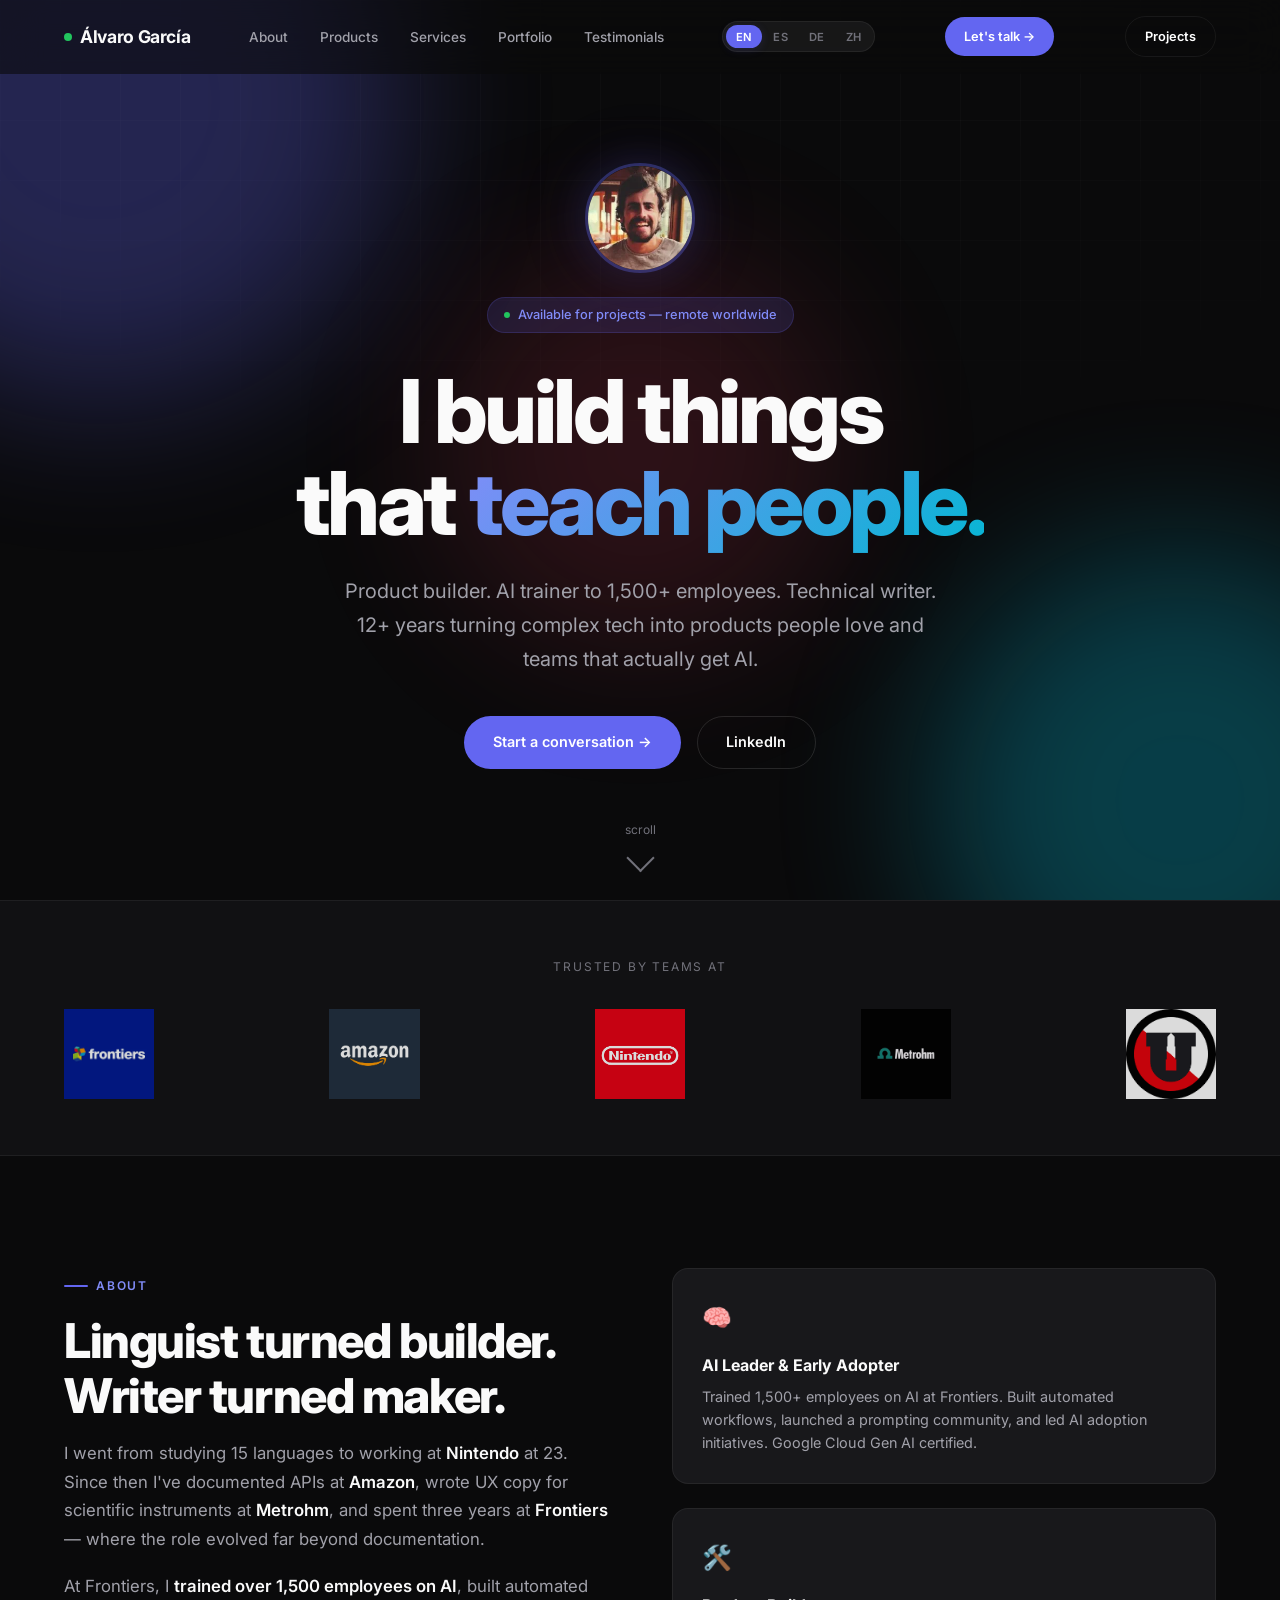
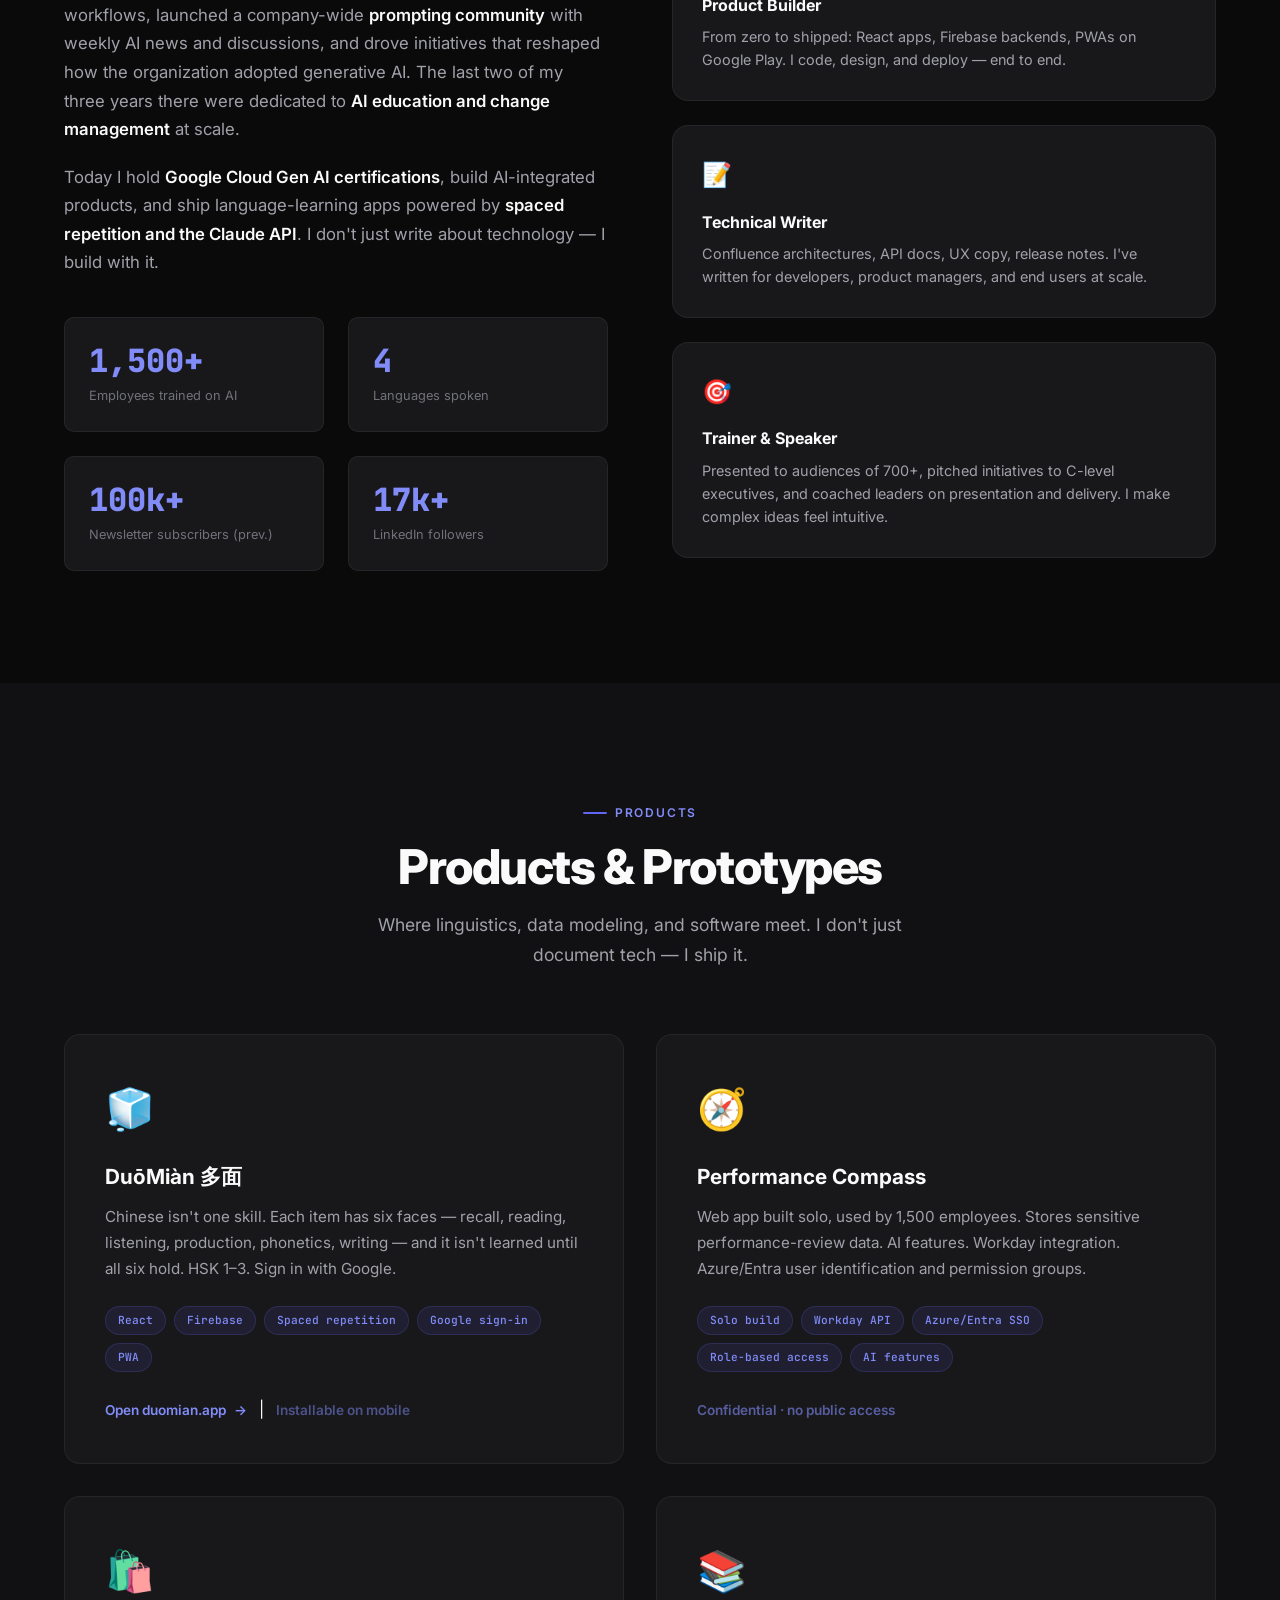
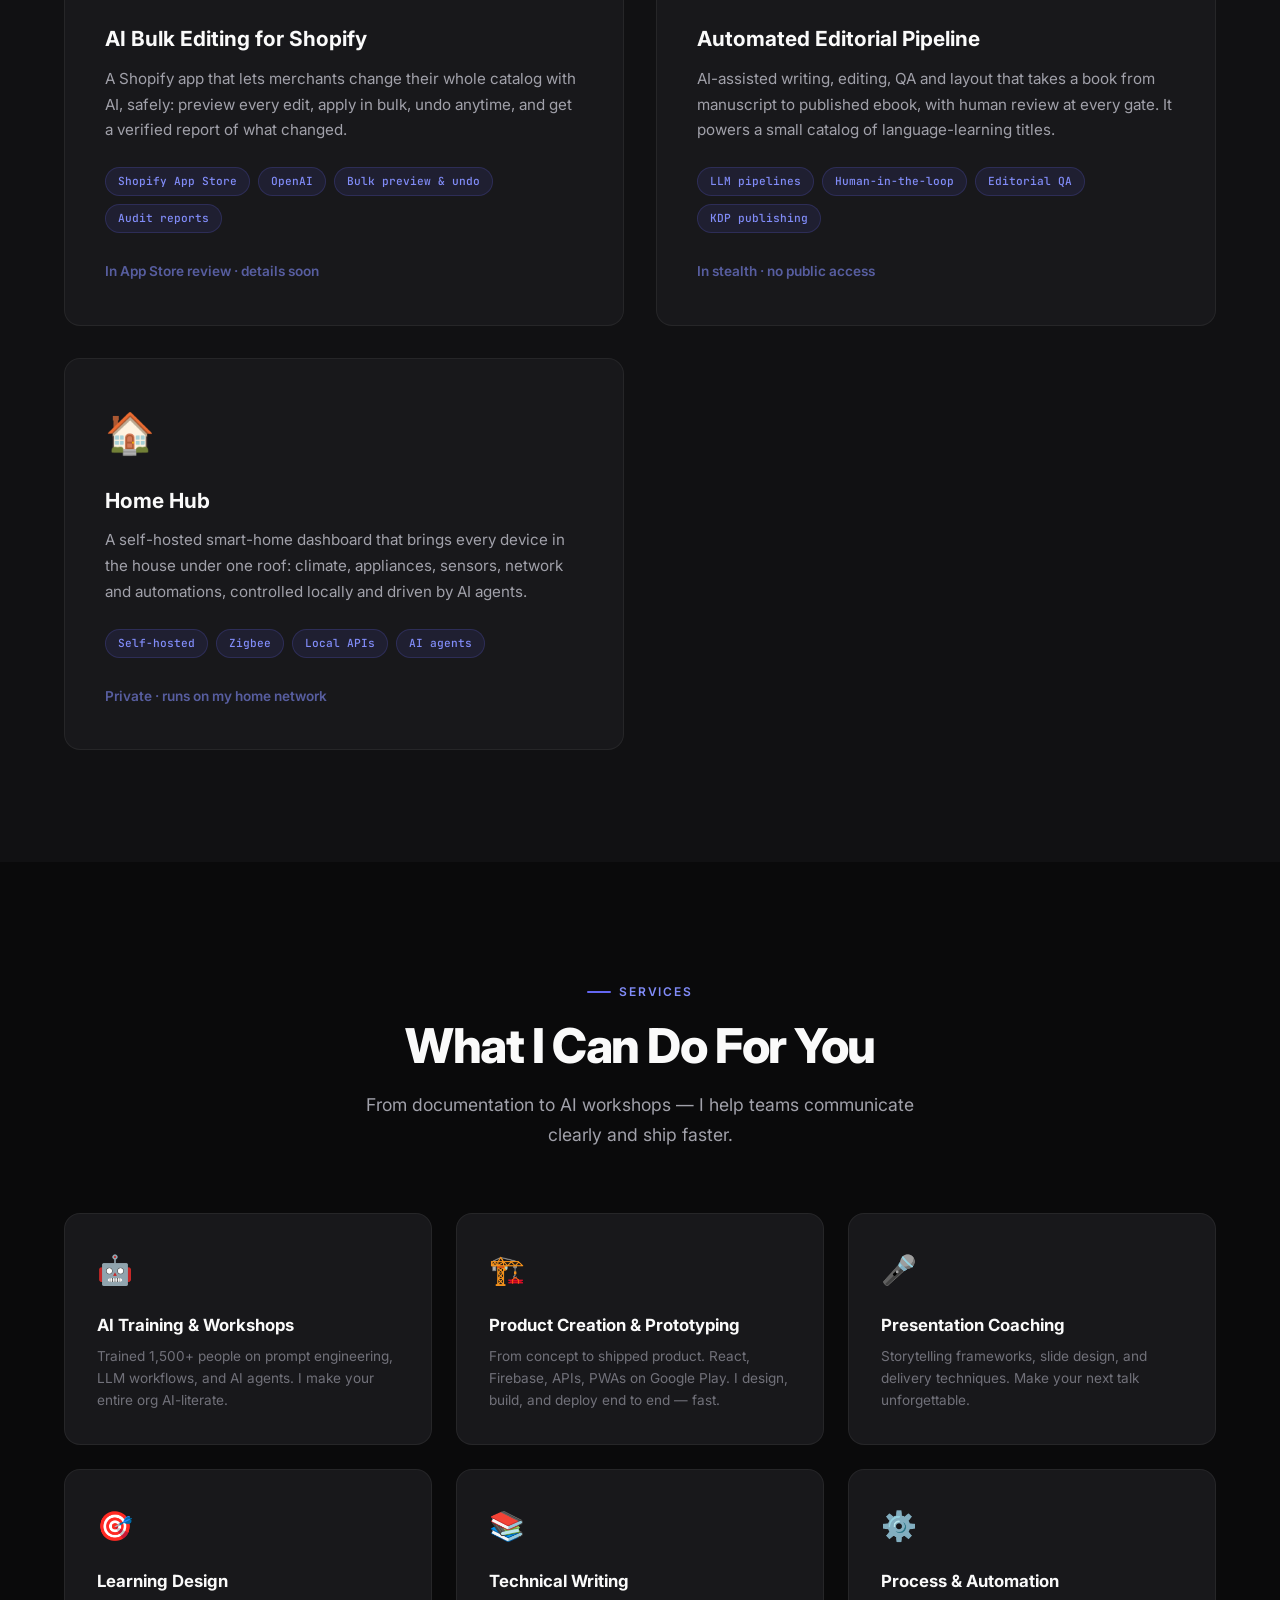
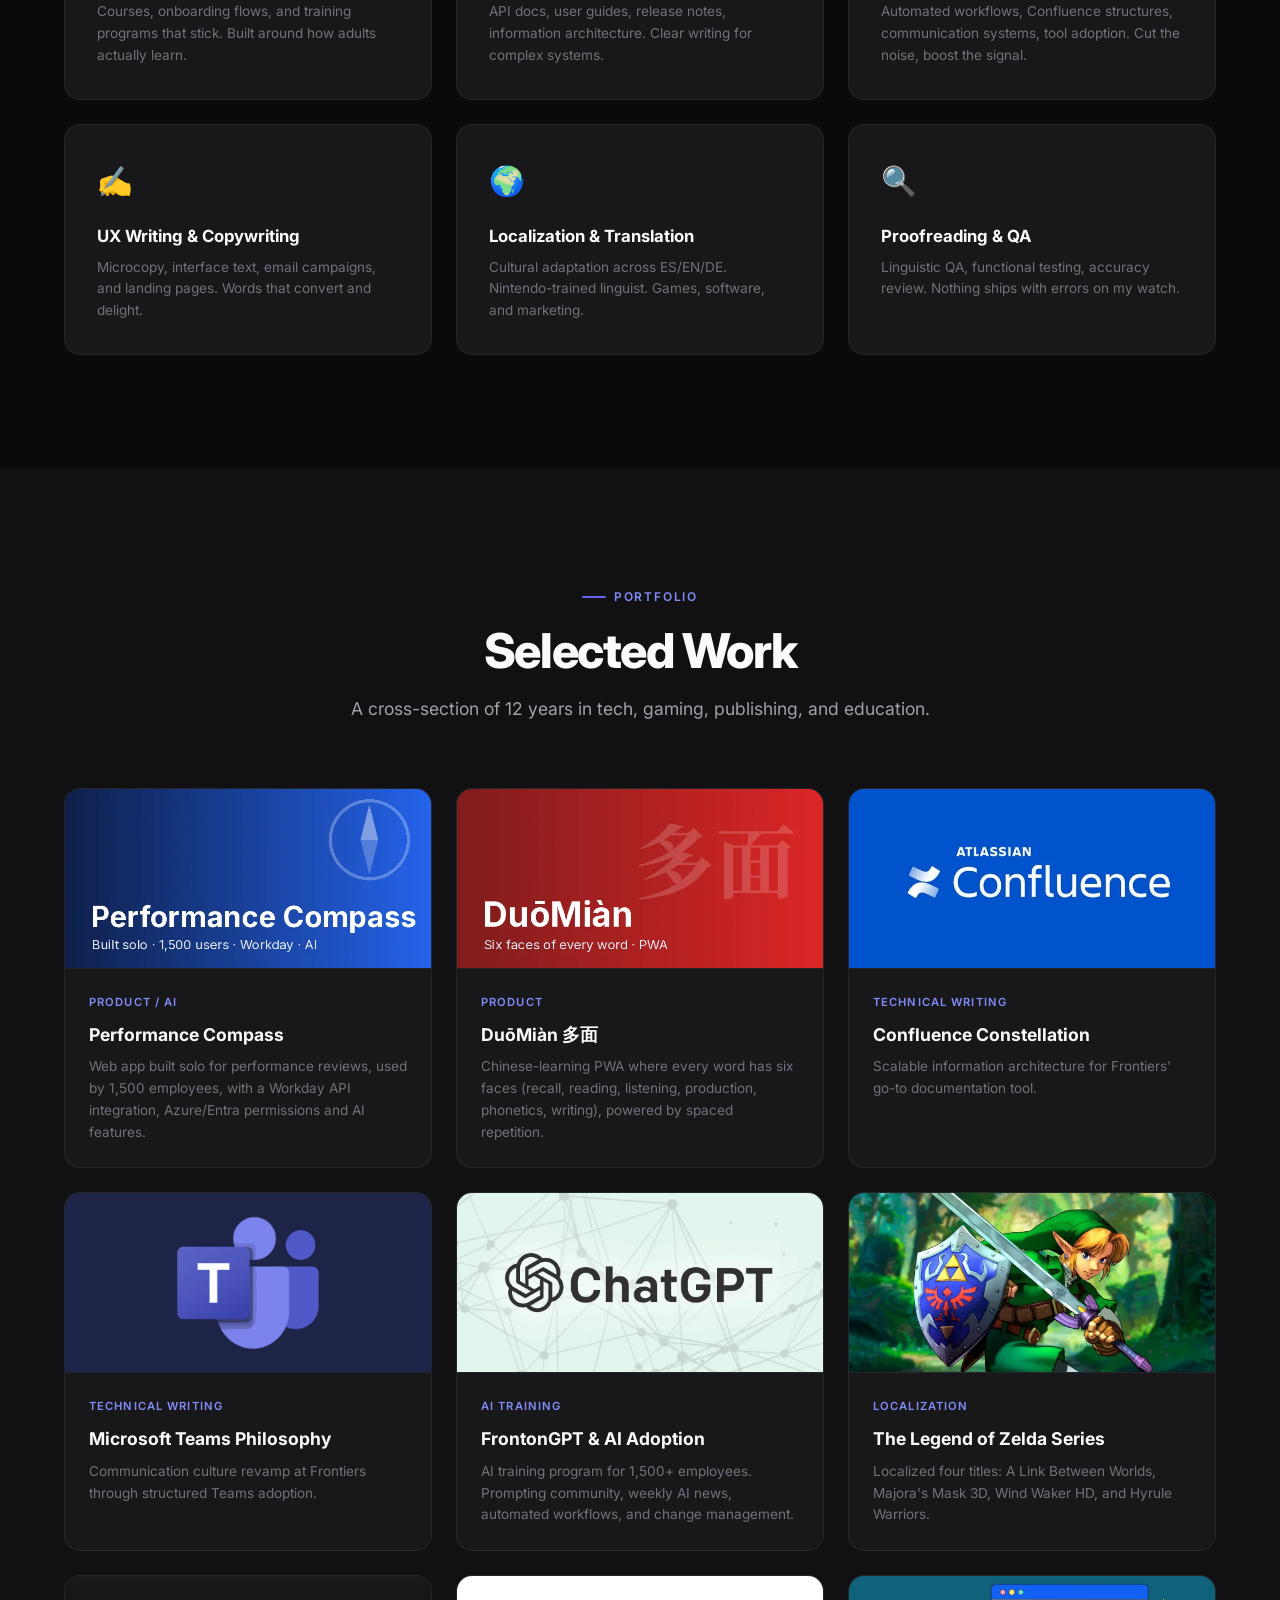
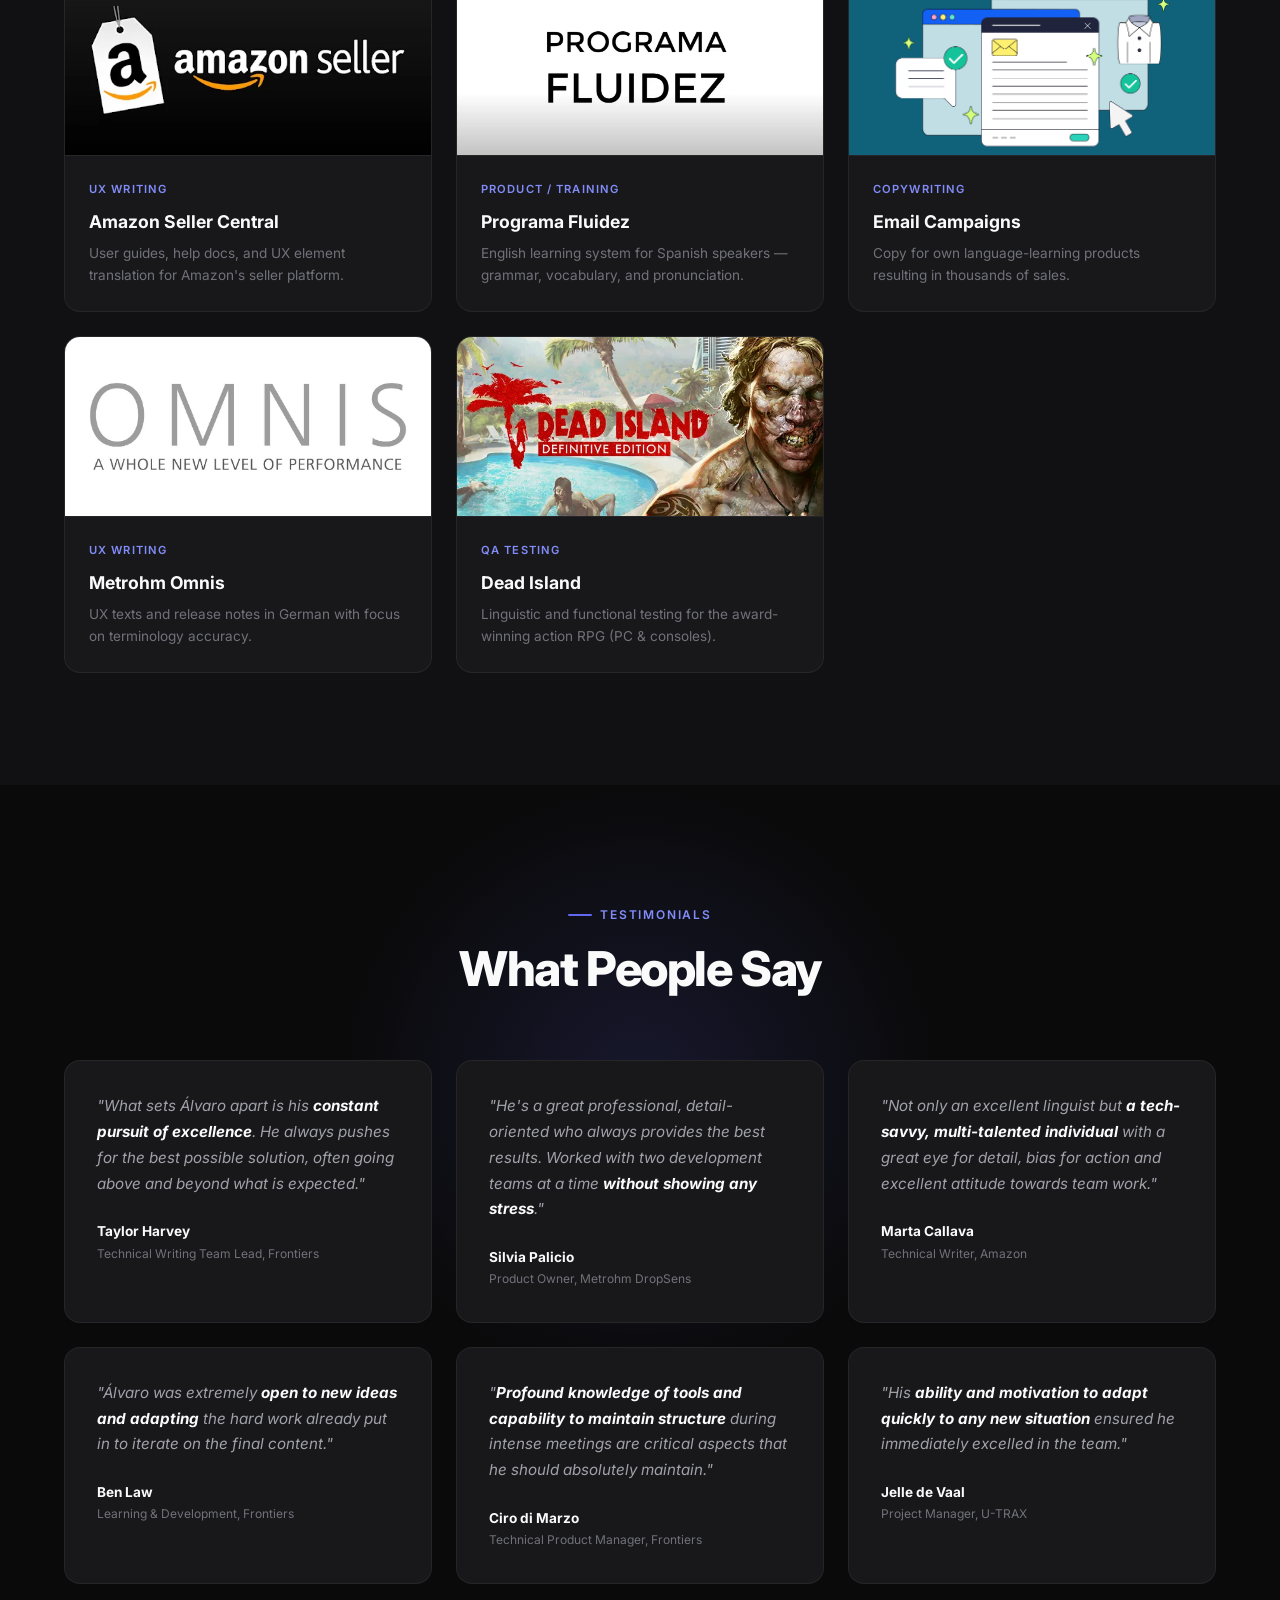
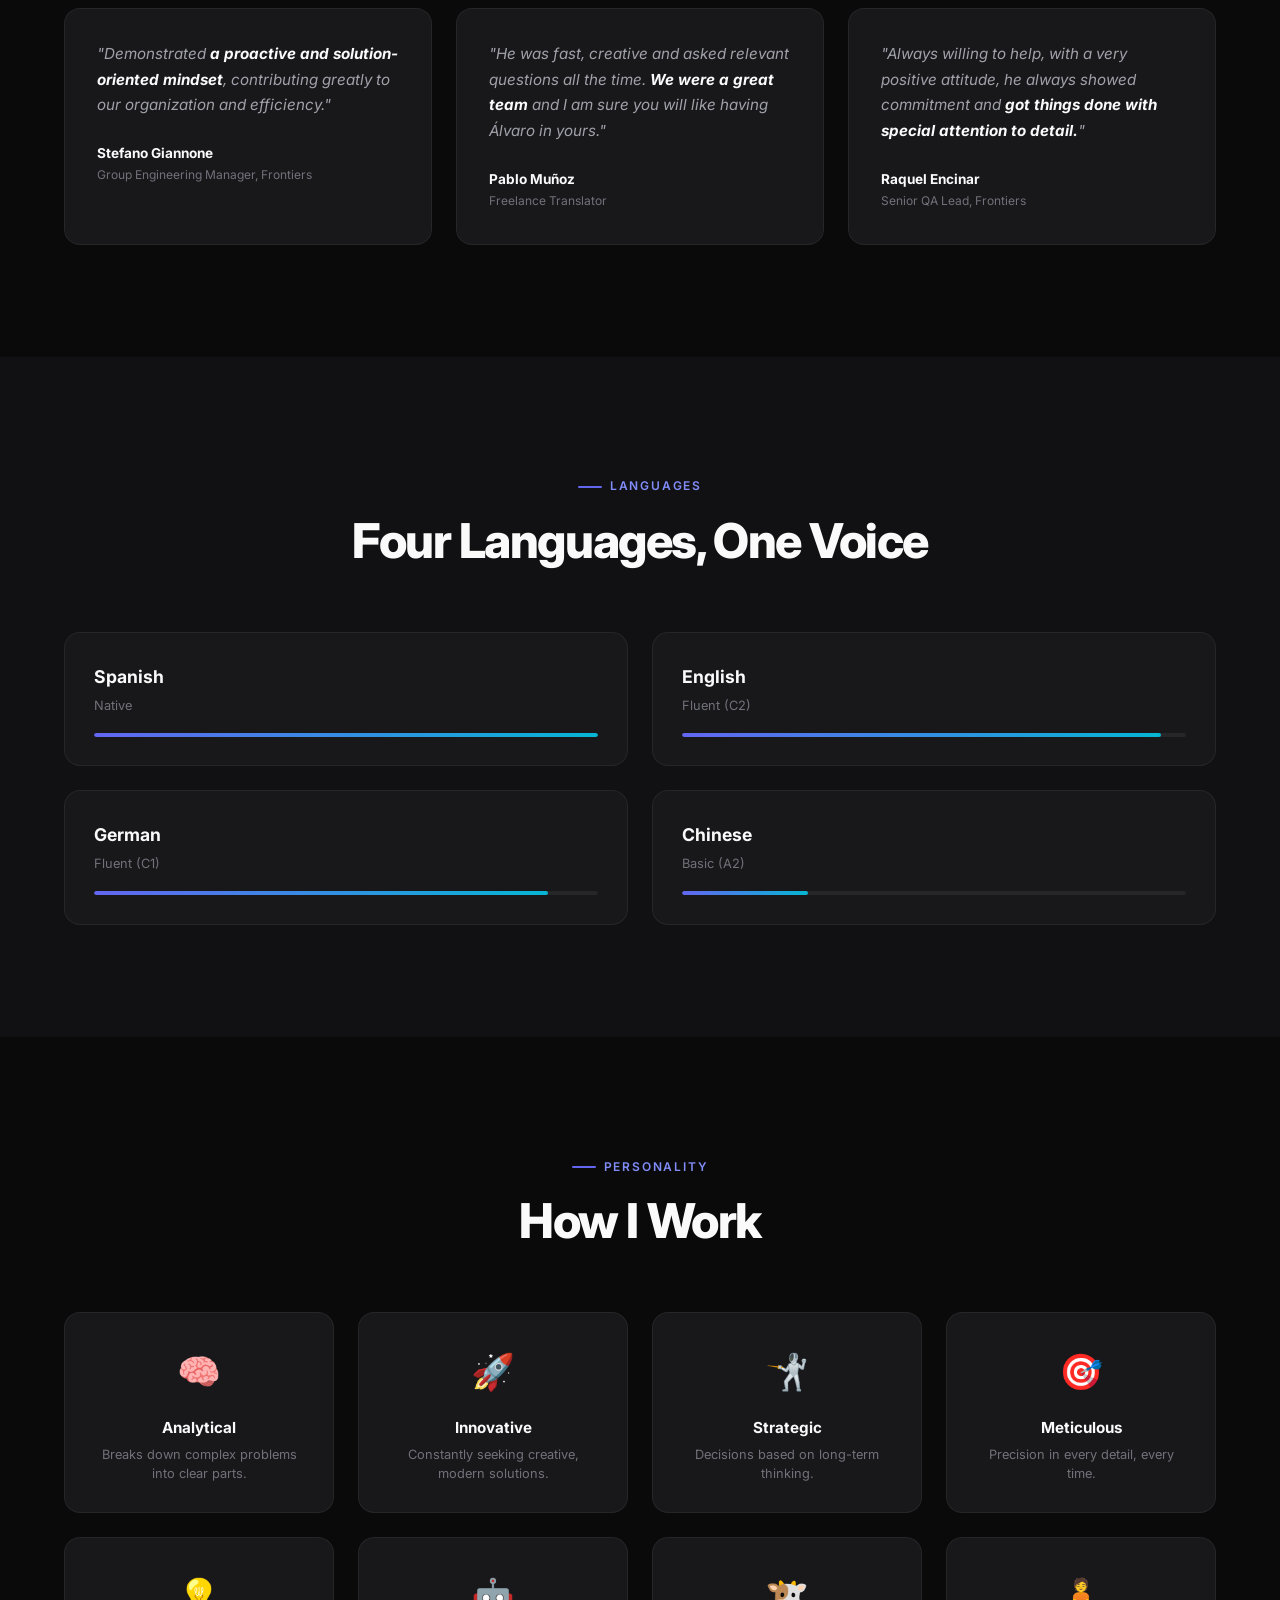
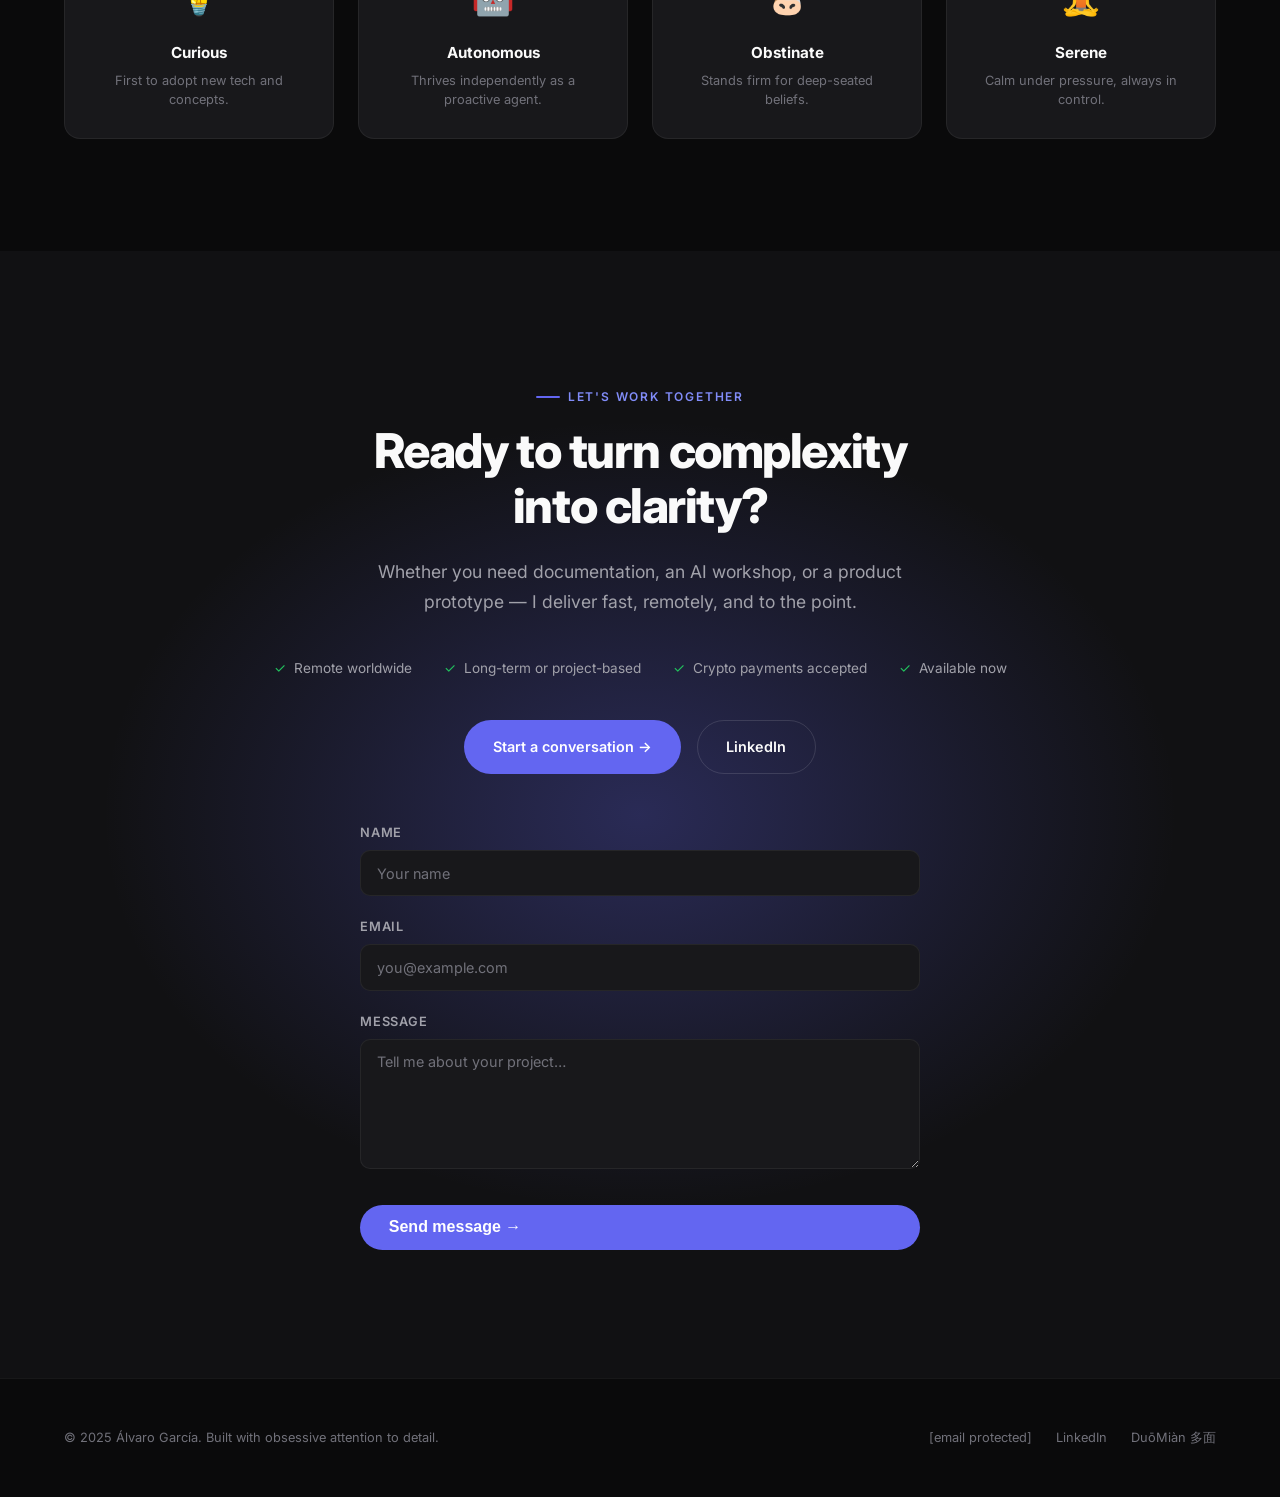
==== commit b5eda5ab: "Remove GPT-3 mention from AI Leader card" ====
--- a/index.html
+++ b/index.html
@@ -1622,7 +1622,7 @@
                 <div class="highlight-card">
                     <div class="highlight-card__icon">&#x1F9E0;</div>
                     <div class="highlight-card__title" data-i18n="hl1_title">AI Leader &amp; Early Adopter</div>
-                    <div class="highlight-card__desc" data-i18n="hl1_desc">Trained 1,500+ employees on AI at Frontiers. Built automated workflows, launched a prompting community, and led AI adoption initiatives. Google Cloud Gen AI certified. Using LLMs since GPT-3.</div>
+                    <div class="highlight-card__desc" data-i18n="hl1_desc">Trained 1,500+ employees on AI at Frontiers. Built automated workflows, launched a prompting community, and led AI adoption initiatives. Google Cloud Gen AI certified.</div>
                 </div>
                 <div class="highlight-card">
                     <div class="highlight-card__icon">&#x1F6E0;&#xFE0F;</div>
@@ -2286,7 +2286,7 @@
     stat3_label: "Newsletter subscribers (prev.)",
     stat4_label: "LinkedIn followers",
     hl1_title: "AI Leader &amp; Early Adopter",
-    hl1_desc: "Trained 1,500+ employees on AI at Frontiers. Built automated workflows, launched a prompting community, and led AI adoption initiatives. Google Cloud Gen AI certified. Using LLMs since GPT-3.",
+    hl1_desc: "Trained 1,500+ employees on AI at Frontiers. Built automated workflows, launched a prompting community, and led AI adoption initiatives. Google Cloud Gen AI certified.",
     hl2_title: "Product Builder",
     hl2_desc: "From zero to shipped: React apps, Firebase backends, PWAs on Google Play. I code, design, and deploy &mdash; end to end.",
     hl3_title: "Technical Writer",
@@ -2388,7 +2388,7 @@
     stat3_label: "Suscriptores a newsletter (prev.)",
     stat4_label: "Seguidores en LinkedIn",
     hl1_title: "Líder en IA y Early Adopter",
-    hl1_desc: "Formé a más de 1.500 empleados en IA en Frontiers. Creé flujos automatizados, lancé una comunidad de prompting y lideré iniciativas de adopción de IA. Certificado Google Cloud Gen AI. Usando LLMs desde GPT-3.",
+    hl1_desc: "Formé a más de 1.500 empleados en IA en Frontiers. Creé flujos automatizados, lancé una comunidad de prompting y lideré iniciativas de adopción de IA. Certificado Google Cloud Gen AI.",
     hl2_title: "Constructor de productos",
     hl2_desc: "De cero a producción: apps React, backends Firebase, PWAs en Google Play. Programo, diseño y despliego &mdash; de principio a fin.",
     hl3_title: "Redactor técnico",
@@ -2490,7 +2490,7 @@
     stat3_label: "Newsletter-Abonnenten (zuvor)",
     stat4_label: "LinkedIn-Follower",
     hl1_title: "KI-Leader &amp; Early Adopter",
-    hl1_desc: "Über 1.500 Mitarbeitende bei Frontiers in KI geschult. Automatisierte Workflows aufgebaut, Prompting-Community gestartet und KI-Adoptionsinitiativen geleitet. Google Cloud Gen AI-zertifiziert. LLMs seit GPT-3.",
+    hl1_desc: "Über 1.500 Mitarbeitende bei Frontiers in KI geschult. Automatisierte Workflows aufgebaut, Prompting-Community gestartet und KI-Adoptionsinitiativen geleitet. Google Cloud Gen AI-zertifiziert.",
     hl2_title: "Produktentwickler",
     hl2_desc: "Von null bis zum Launch: React-Apps, Firebase-Backends, PWAs auf Google Play. Ich programmiere, designe und deploye &mdash; End-to-End.",
     hl3_title: "Technical Writer",
@@ -2583,7 +2583,7 @@
     stat3_label: "新闻通讯订阅者（此前）",
     stat4_label: "LinkedIn关注者",
     hl1_title: "AI领导者和早期采用者",
-    hl1_desc: "在Frontiers培训了超过1,500名员工使用AI。构建自动化工作流，发起提示词社区，领导AI采用计划。Google Cloud Gen AI认证。自GPT-3起使用LLM。",
+    hl1_desc: "在Frontiers培训了超过1,500名员工使用AI。构建自动化工作流，发起提示词社区，领导AI采用计划。Google Cloud Gen AI认证。",
     hl2_title: "产品构建者",
     hl2_desc: "从零到上线：React应用、Firebase后端、Google Play上的PWA。我编码、设计和部署 &mdash; 端到端。",
     hl3_title: "技术写作者",
